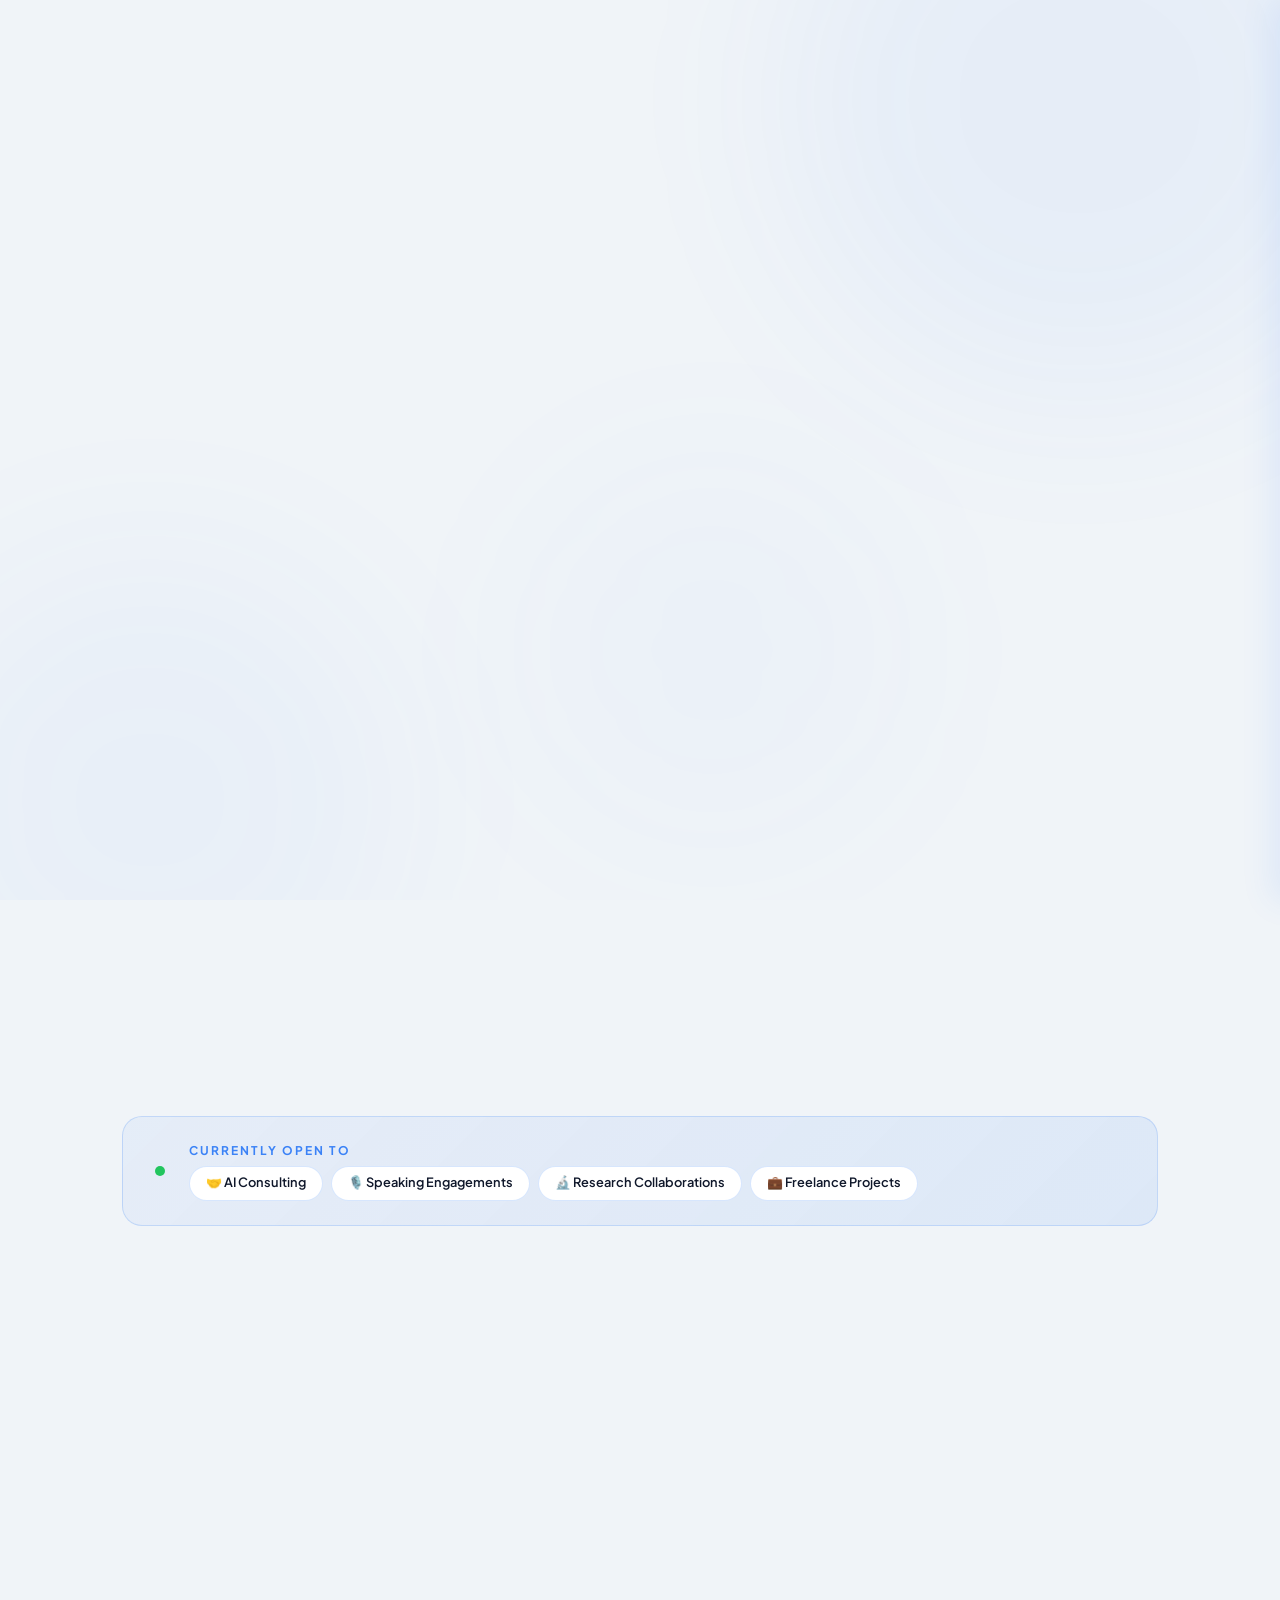
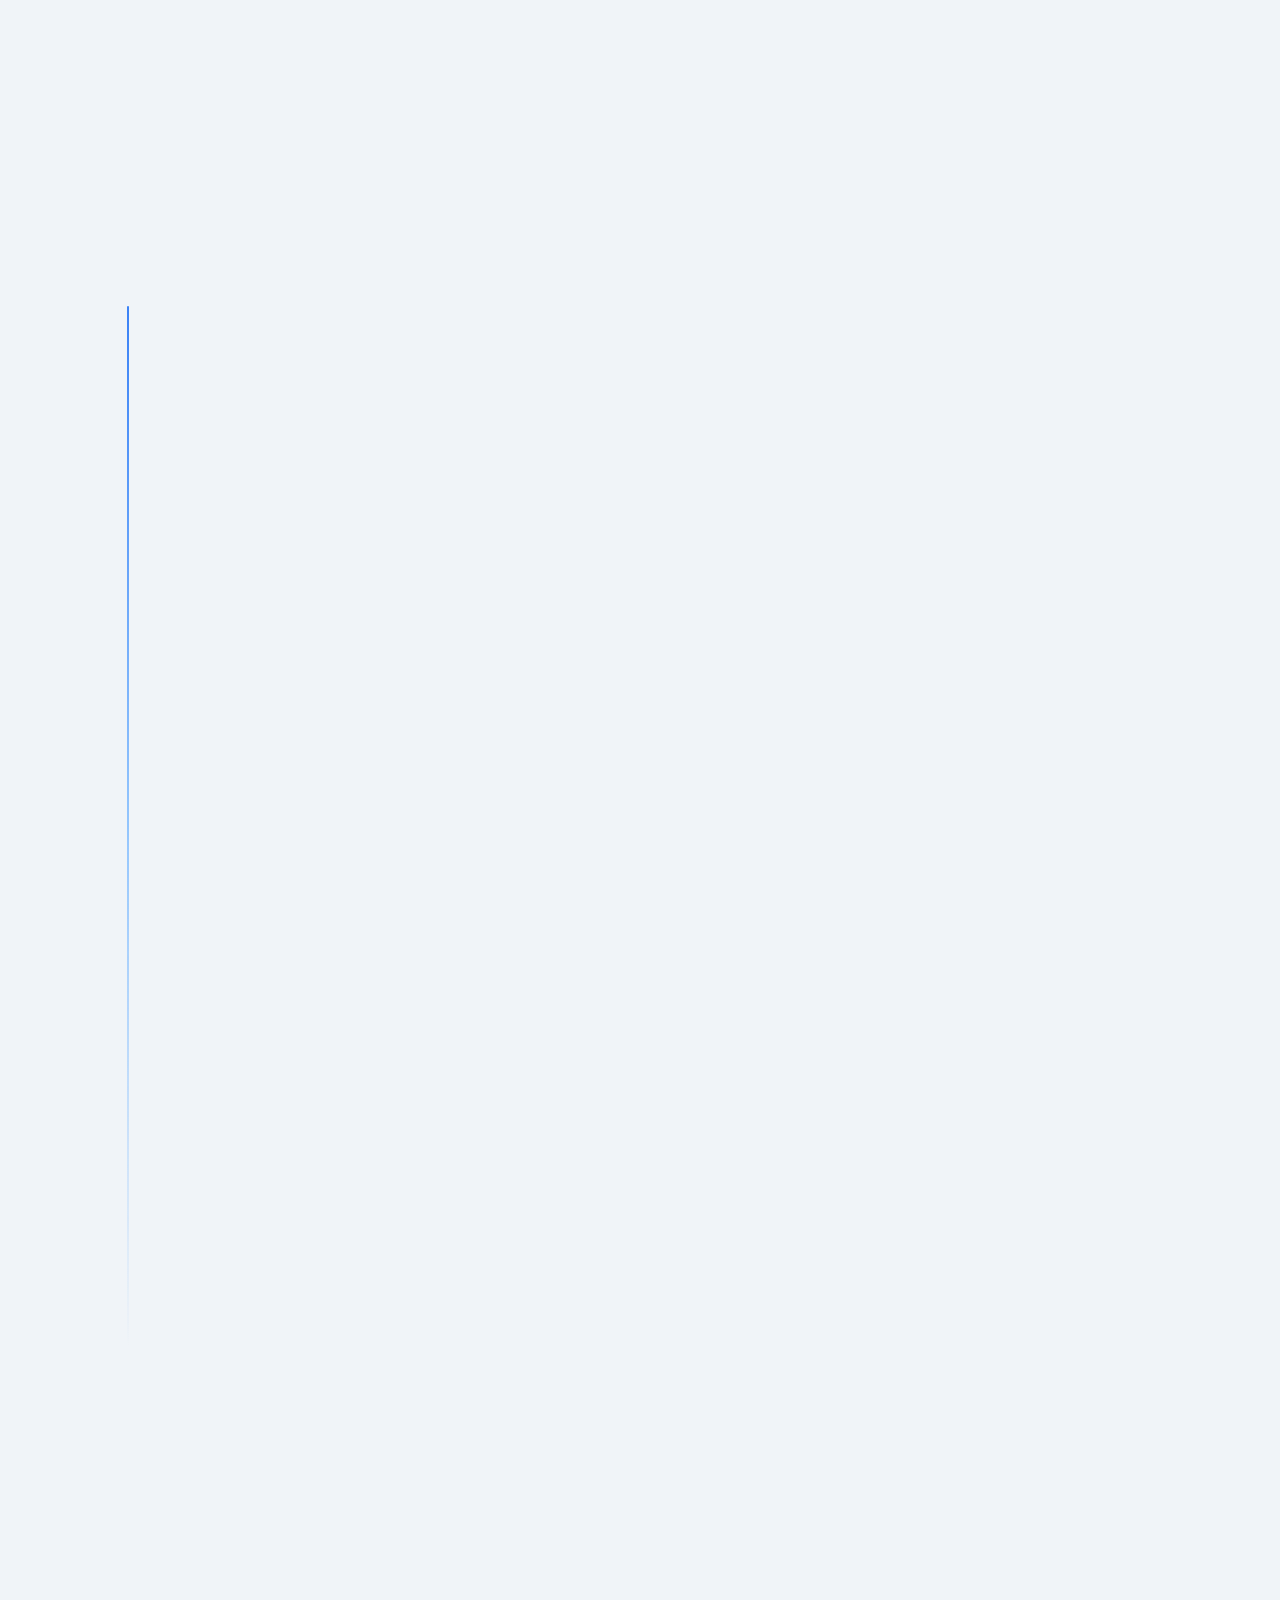
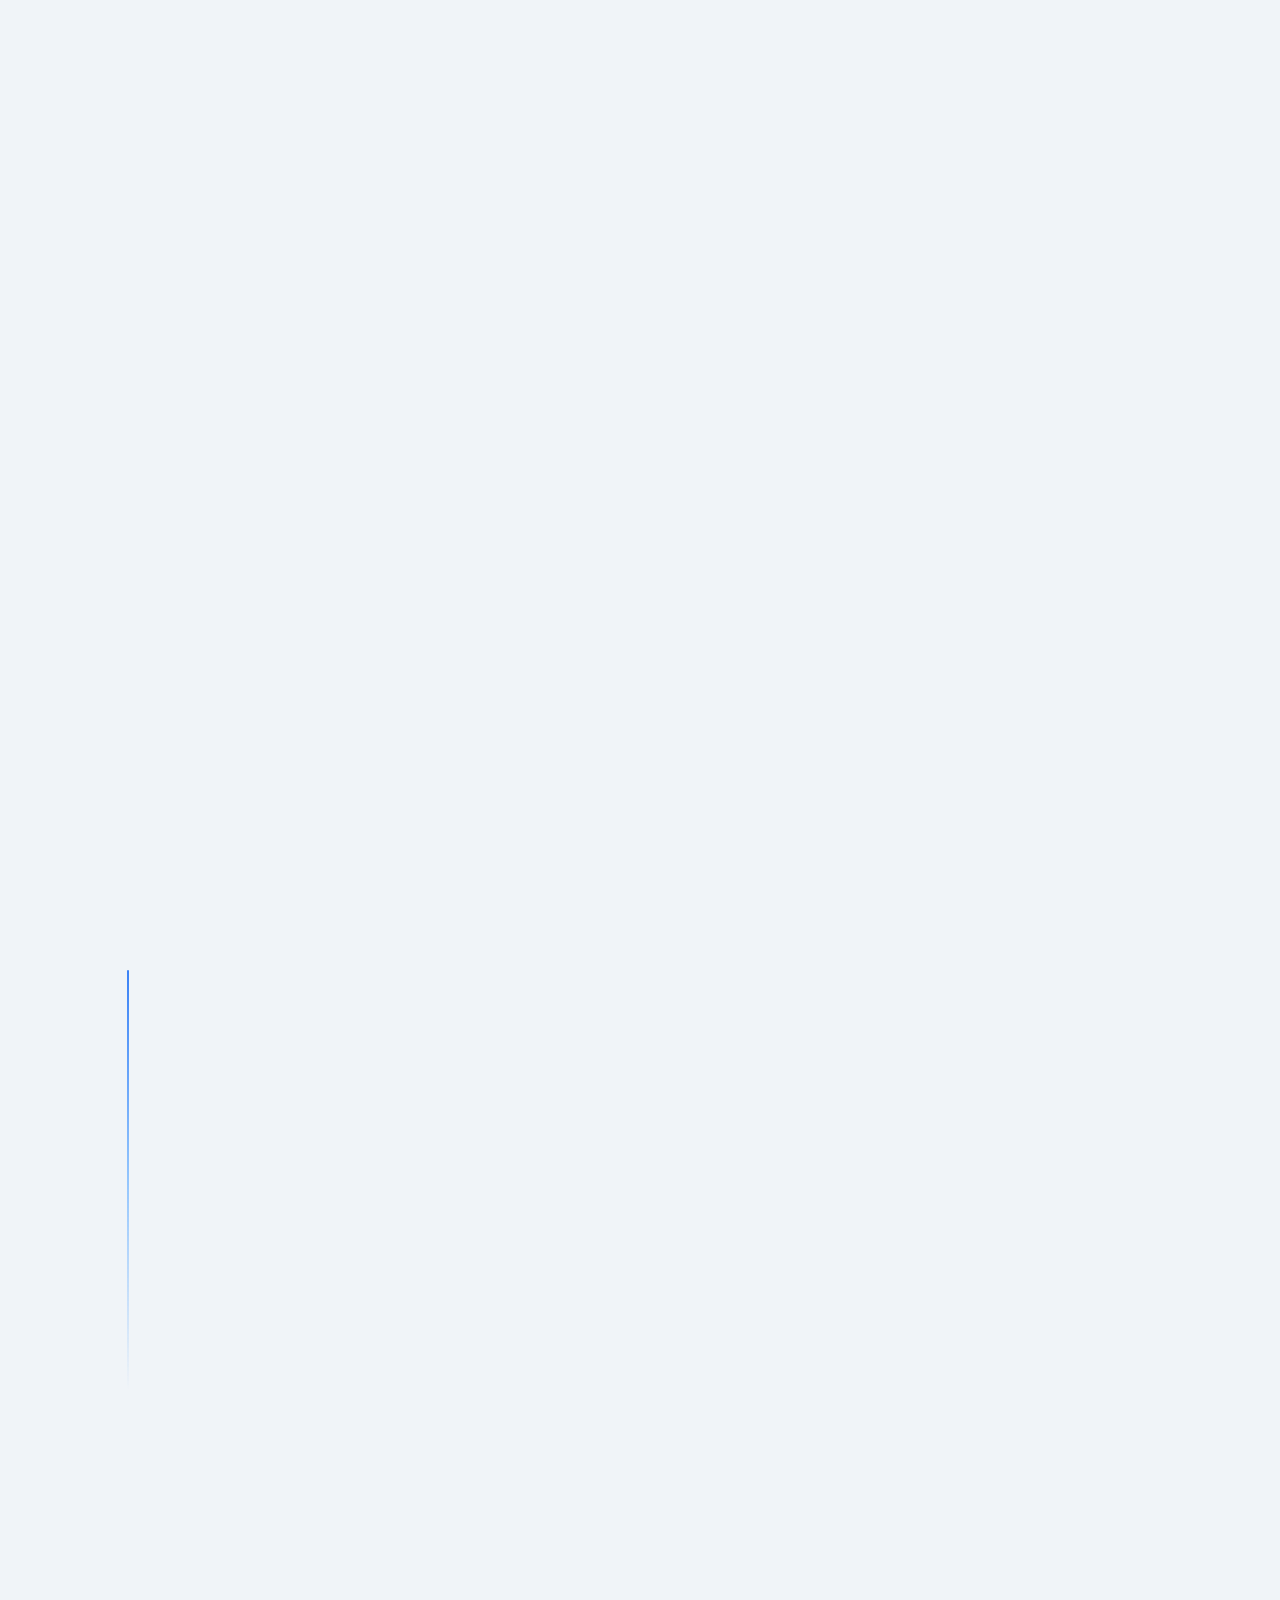
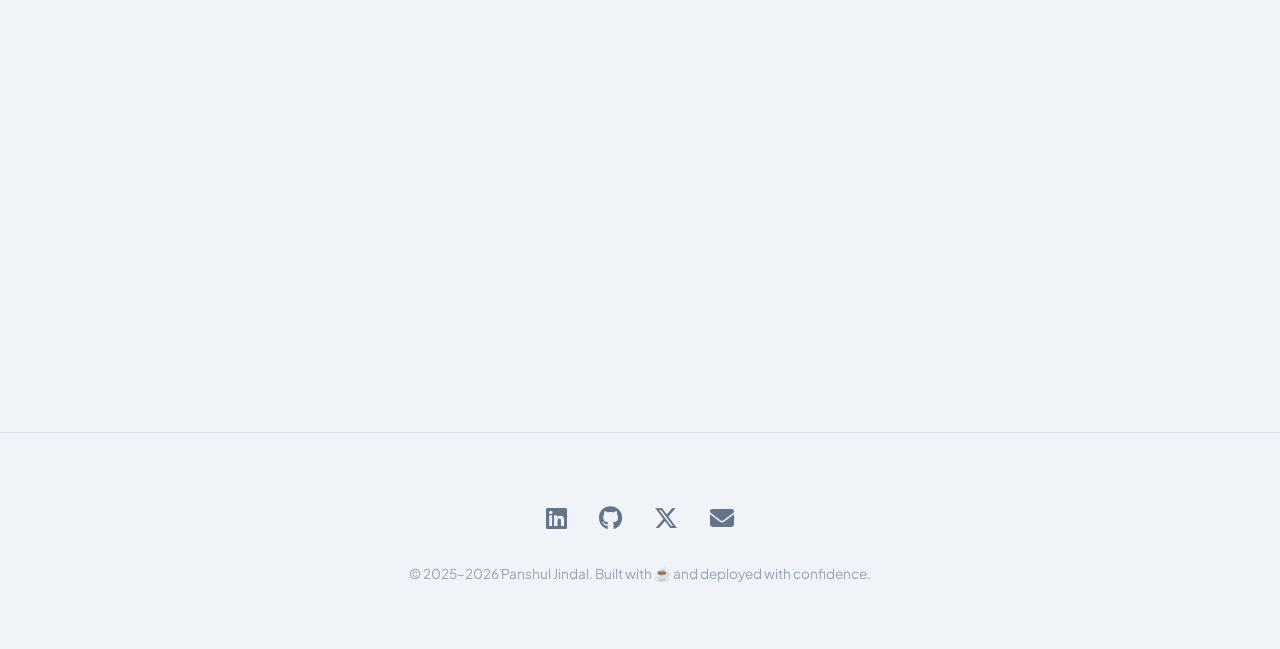
==== index.html @ fcb65ac0 "feat: mention OpenClaw ownership in about section" ====
<!DOCTYPE html>
<html lang="en">

<head>
  <meta charset="UTF-8" />
  <meta name="viewport" content="width=device-width, initial-scale=1.0" />
  <meta name="robots" content="index, follow" />
  <link rel="canonical" href="https://panshuljindal.com" />
  <title>Panshul Jindal | AI/ML Engineer – LLMs, RAG, Multi-Agent Systems</title>
  <meta name="description" content="Panshul Jindal – Software Engineer at Microsoft. Building scalable AI systems, LLMs, RAG pipelines, and multi-agent architectures. MS in Computer Science from UIUC." />
  <meta name="keywords" content="Panshul Jindal, AI Engineer, ML Engineer, LLM, RAG, Multi-Agent Systems, OpenAI, UIUC, Microsoft, Machine Learning, Deep Learning, NLP, Computer Vision, FastAPI, Python" />
  <meta name="author" content="Panshul Jindal" />
  <meta name="theme-color" content="#3b82f6" />
  <!-- Google Search Console verification: replace content with your actual verification code -->
  <!-- <meta name="google-site-verification" content="YOUR_VERIFICATION_CODE" /> -->
  
  <!-- Open Graph -->
  <meta property="og:title" content="Panshul Jindal | AI/ML Engineer" />
  <meta property="og:description" content="AI/ML Engineer building scalable AI systems, LLMs, RAG pipelines, and multi-agent architectures. MS in CS from UIUC." />
  <meta property="og:type" content="website" />
  <meta property="og:url" content="https://panshuljindal.com" />
  <meta property="og:site_name" content="Panshul Jindal Portfolio" />
  <meta property="og:locale" content="en_US" />
  <meta property="og:image" content="https://panshuljindal.com/images/Panshul.png" />
  <meta property="og:image:alt" content="Panshul Jindal – AI/ML Engineer" />
  
  <!-- Twitter Card -->
  <meta name="twitter:card" content="summary_large_image" />
  <meta name="twitter:site" content="@JindalPanshul" />
  <meta name="twitter:creator" content="@JindalPanshul" />
  <meta name="twitter:title" content="Panshul Jindal | AI/ML Engineer" />
  <meta name="twitter:description" content="Building scalable AI systems, LLMs, RAG pipelines & multi-agent architectures. MS in CS from UIUC." />
  <meta name="twitter:image" content="https://panshuljindal.com/images/Panshul.png" />
  
  <!-- Structured Data -->
  <script type="application/ld+json">
  {
    "@context": "https://schema.org",
    "@type": "Person",
    "name": "Panshul Jindal",
    "url": "https://panshuljindal.com",
    "image": "https://panshuljindal.com/images/Panshul.png",
    "jobTitle": "AI/ML Engineer",
    "worksFor": { "@type": "Organization", "name": "Microsoft" },
    "alumniOf": { "@type": "CollegeOrUniversity", "name": "University of Illinois Urbana-Champaign" },
    "sameAs": [
      "https://linkedin.com/in/panshul-jindal-392746199",
      "https://github.com/panshuljindal",
      "https://twitter.com/JindalPanshul"
    ],
    "knowsAbout": ["Artificial Intelligence", "Machine Learning", "Large Language Models", "RAG", "Multi-Agent Systems", "Python", "FastAPI"]
  }
  </script>

  <!-- FAQ Schema -->
  <script type="application/ld+json">
  {
    "@context": "https://schema.org",
    "@type": "FAQPage",
    "mainEntity": [
      {
        "@type": "Question",
        "name": "What does an AI/ML Engineer do?",
        "acceptedAnswer": {
          "@type": "Answer",
          "text": "An AI/ML Engineer designs, builds, and deploys machine learning systems. This includes training models, building RAG pipelines, fine-tuning LLMs, and deploying scalable AI infrastructure to production."
        }
      },
      {
        "@type": "Question",
        "name": "What is RAG (Retrieval-Augmented Generation)?",
        "acceptedAnswer": {
          "@type": "Answer",
          "text": "RAG is a technique that enhances LLM outputs by retrieving relevant documents from a vector database and injecting them into the prompt context, enabling more accurate and grounded responses."
        }
      },
      {
        "@type": "Question",
        "name": "What is a multi-agent AI system?",
        "acceptedAnswer": {
          "@type": "Answer",
          "text": "A multi-agent AI system consists of multiple autonomous AI agents that collaborate, delegate tasks, and communicate to solve complex problems that a single model cannot handle alone."
        }
      }
    ]
  }
  </script>
  
  <!-- Preconnect for faster loading -->
  <link rel="preconnect" href="https://fonts.googleapis.com" />
  <link rel="preconnect" href="https://fonts.gstatic.com" crossorigin />
  <link rel="preconnect" href="https://cdnjs.cloudflare.com" />
  
  <link href="https://fonts.googleapis.com/css2?family=Plus+Jakarta+Sans:wght@400;500;600;700;800&family=Inter:wght@400;500;600&display=swap" rel="stylesheet" />
  <link rel="stylesheet" href="https://cdnjs.cloudflare.com/ajax/libs/font-awesome/6.4.0/css/all.min.css">
  
  <!-- GSAP -->
  <script src="https://cdnjs.cloudflare.com/ajax/libs/gsap/3.12.2/gsap.min.js"></script>
  <script src="https://cdnjs.cloudflare.com/ajax/libs/gsap/3.12.2/ScrollTrigger.min.js"></script>
  <script src="https://cdnjs.cloudflare.com/ajax/libs/gsap/3.12.2/ScrollToPlugin.min.js"></script>
  
  <style>
    :root {
      --accent: #3b82f6;
      --accent-dark: #2563eb;
      --accent-light: #93c5fd;
      --accent-bg: rgba(59, 130, 246, 0.06);
      --bg: #f0f4f8;
      --bg-surface: #ffffff;
      --text-primary: #0f172a;
      --text-secondary: #64748b;
      --text-muted: #94a3b8;
      --border: rgba(148, 163, 184, 0.2);
      --shadow-sm: 0 1px 3px rgba(59, 130, 246, 0.06);
      --shadow-md: 0 4px 20px rgba(59, 130, 246, 0.1);
      --shadow-lg: 0 12px 40px rgba(59, 130, 246, 0.12);
      --radius: 20px;
      --radius-sm: 12px;
    }
    * { margin: 0; padding: 0; box-sizing: border-box; }
    html { scroll-behavior: smooth; }
    body {
      font-family: 'Plus Jakarta Sans', 'Inter', -apple-system, BlinkMacSystemFont, sans-serif;
      background: var(--bg);
      color: var(--text-primary);
      line-height: 1.7;
      overflow-x: hidden;
      -webkit-font-smoothing: antialiased;
    }

    /* Background blobs */
    .bg-blobs { position: fixed; top: 0; left: 0; width: 100%; height: 100%; z-index: -1; overflow: hidden; pointer-events: none; }
    .blob { position: absolute; border-radius: 50%; filter: blur(90px); opacity: 0.5; animation: blobFloat 25s ease-in-out infinite; }
    .blob-1 { width: 600px; height: 600px; background: rgba(59,130,246,0.1); top: -200px; right: -100px; }
    .blob-2 { width: 500px; height: 500px; background: rgba(59,130,246,0.08); bottom: -150px; left: -100px; animation-delay: -8s; }
    .blob-3 { width: 400px; height: 400px; background: rgba(59,130,246,0.05); top: 50%; left: 40%; animation-delay: -16s; }
    @keyframes blobFloat {
      0%, 100% { transform: translate(0,0) scale(1); }
      25% { transform: translate(30px,-50px) scale(1.1); }
      50% { transform: translate(-20px,20px) scale(0.95); }
      75% { transform: translate(40px,30px) scale(1.05); }
    }

    /* Header */
    header {
      background: rgba(240,244,248,0.85);
      backdrop-filter: blur(20px);
      -webkit-backdrop-filter: blur(20px);
      padding: 1rem 4rem;
      display: flex;
      justify-content: space-between;
      align-items: center;
      position: fixed;
      top: 0; left: 0; right: 0;
      z-index: 999;
      border-bottom: 1px solid var(--border);
      transform: translateY(-100%);
    }
    .logo { font-size: 1.4rem; font-weight: 800; color: var(--accent); letter-spacing: -0.5px; }
    header nav { display: flex; gap: 2.5rem; }
    header nav a { color: var(--text-secondary); text-decoration: none; font-weight: 500; font-size: 0.9rem; transition: color 0.3s ease; position: relative; }
    header nav a::after { content: ''; position: absolute; bottom: -4px; left: 0; width: 0; height: 2px; background: var(--accent); transition: width 0.3s ease; border-radius: 1px; }
    header nav a:hover { color: var(--text-primary); }
    header nav a:hover::after { width: 100%; }
    .mobile-menu-btn { display: none; background: none; border: none; font-size: 1.3rem; color: var(--text-primary); cursor: pointer; padding: 0.5rem; }

    /* Mobile nav */
    .mobile-nav-overlay { position: fixed; top: 0; left: 0; width: 100%; height: 100%; background: rgba(0,0,0,0.2); z-index: 1000; opacity: 0; pointer-events: none; transition: opacity 0.3s ease; }
    .mobile-nav-overlay.active { opacity: 1; pointer-events: all; }
    .mobile-nav { position: fixed; top: 0; right: 0; width: 280px; height: 100vh; background: var(--bg-surface); z-index: 1001; padding: 5rem 2rem 2rem; box-shadow: -8px 0 30px rgba(59,130,246,0.1); transform: translateX(100%); transition: transform 0.3s ease; }
    .mobile-nav.active { transform: translateX(0); }
    .mobile-nav a { display: block; padding: 1rem 0; font-size: 1.1rem; font-weight: 600; color: var(--text-primary); text-decoration: none; border-bottom: 1px solid var(--border); transition: color 0.2s ease; }
    .mobile-nav a:hover { color: var(--accent); }
    .mobile-nav-close { position: absolute; top: 1.5rem; right: 1.5rem; background: none; border: none; font-size: 1.3rem; color: var(--text-secondary); cursor: pointer; }

    /* Hero - Split layout */
    .hero { min-height: 100vh; display: flex; align-items: center; padding: 8rem 2rem; max-width: 1200px; margin: 0 auto; gap: 4rem; }
    .hero-left { flex: 1.2; }
    .hero-right { flex: 0.8; display: flex; justify-content: center; }

    .hero-badge {
      display: inline-flex; align-items: center; gap: 0.5rem;
      background: var(--accent-bg); border: 1px solid rgba(59,130,246,0.15);
      padding: 0.5rem 1.25rem; border-radius: 999px;
      font-size: 0.85rem; color: var(--accent); font-weight: 600;
      margin-bottom: 1.5rem; opacity: 0;
    }
    .status-dot { width: 8px; height: 8px; background: #22c55e; border-radius: 50%; animation: pulse 2s infinite; }
    @keyframes pulse { 0%, 100% { opacity: 1; } 50% { opacity: 0.4; } }

    .hero h1 { font-size: 4.5rem; font-weight: 800; letter-spacing: -3px; line-height: 1.05; margin-bottom: 1rem; color: var(--text-primary); opacity: 0; }
    .hero .tagline { font-size: 1.1rem; color: var(--text-secondary); max-width: 480px; margin-bottom: 2rem; line-height: 1.8; opacity: 0; }
    .hero-buttons { display: flex; gap: 1rem; flex-wrap: wrap; margin-bottom: 2rem; opacity: 0; }
    .hero-social { display: flex; gap: 1.25rem; opacity: 0; }
    .hero-social a { color: var(--text-muted); font-size: 1.25rem; transition: all 0.3s ease; text-decoration: none; }
    .hero-social a:hover { color: var(--accent); transform: translateY(-2px); }

    /* Hero card */
    .hero-card { background: var(--bg-surface); border-radius: 24px; padding: 2rem; box-shadow: var(--shadow-lg); border: 1px solid var(--border); text-align: center; width: 100%; max-width: 320px; opacity: 0; }
    .hero-card img { width: 110px; height: 110px; border-radius: 50%; border: 3px solid var(--accent-light); margin-bottom: 1rem; object-fit: cover; }
    .hero-card-name { font-size: 1.05rem; font-weight: 700; margin-bottom: 0.15rem; }
    .hero-card-role { font-size: 0.8rem; color: var(--accent); font-weight: 600; margin-bottom: 1.25rem; }
    .hero-stats { display: grid; grid-template-columns: 1fr 1fr; gap: 0.6rem; }
    .hero-stat { background: var(--bg); padding: 0.6rem; border-radius: var(--radius-sm); }
    .hero-stat .number { font-size: 1.3rem; font-weight: 800; color: var(--accent); letter-spacing: -0.5px; }
    .hero-stat .label { font-size: 0.65rem; color: var(--text-muted); font-weight: 500; }

    /* Buttons */
    .btn { display: inline-flex; align-items: center; gap: 0.5rem; padding: 0.85rem 2rem; border-radius: var(--radius-sm); font-weight: 600; text-decoration: none; transition: all 0.3s ease; cursor: pointer; font-size: 0.95rem; }
    .btn-primary { background: var(--accent); color: white; border: none; box-shadow: 0 4px 14px rgba(59,130,246,0.25); }
    .btn-primary:hover { background: var(--accent-dark); transform: translateY(-2px); box-shadow: 0 8px 25px rgba(59,130,246,0.35); }
    .btn-outline { background: transparent; border: 1.5px solid var(--border); color: var(--text-primary); }
    .btn-outline:hover { border-color: var(--accent); color: var(--accent); transform: translateY(-2px); }

    /* Sections */
    section:not(.hero) { max-width: 1100px; margin: 0 auto; padding: 5rem 2rem; }
    .section-header { margin-bottom: 3rem; opacity: 0; }
    .section-label { display: block; font-size: 0.75rem; font-weight: 700; color: var(--accent); text-transform: uppercase; letter-spacing: 3px; margin-bottom: 0.5rem; }
    .section-header h2 { font-size: 2.2rem; font-weight: 800; letter-spacing: -1px; }
    .section-header p { color: var(--text-secondary); font-size: 1.05rem; margin-top: 0.5rem; max-width: 600px; }

    /* About */
    .about-text { max-width: 700px; }
    .about-text p { font-size: 1.05rem; color: var(--text-secondary); margin-bottom: 1.5rem; line-height: 1.8; opacity: 0; }

    /* Timeline */
    .timeline { position: relative; padding-left: 2.5rem; }
    .timeline::before { content: ''; position: absolute; left: 5px; top: 8px; bottom: 8px; width: 2px; background: linear-gradient(to bottom, var(--accent), var(--accent-light), transparent); border-radius: 1px; }
    .timeline-item { position: relative; margin-bottom: 1.5rem; opacity: 0; }
    .timeline-marker { position: absolute; left: -2.5rem; top: 1.75rem; width: 12px; height: 12px; border-radius: 50%; background: var(--accent); border: 3px solid var(--bg); box-shadow: 0 0 0 2px var(--accent); }
    .timeline-content { background: var(--bg-surface); padding: 1.75rem; border-radius: var(--radius); border: 1px solid var(--border); box-shadow: var(--shadow-sm); transition: all 0.3s ease; }
    .timeline-content:hover { box-shadow: var(--shadow-md); transform: translateX(4px); }
    .timeline-content h3 { font-size: 1.15rem; font-weight: 700; margin-bottom: 0.3rem; }
    .timeline-content .meta { color: var(--accent); font-size: 0.85rem; font-weight: 600; margin-bottom: 0.75rem; display: flex; align-items: center; gap: 0.5rem; }
    .timeline-content .meta img { border-radius: 4px; }
    .timeline-date { font-size: 0.8rem; color: var(--text-muted); font-weight: 500; float: right; }
    .timeline-content ul { color: var(--text-secondary); padding-left: 1.2rem; margin-bottom: 0.75rem; font-size: 0.9rem; }
    .timeline-content li { margin-bottom: 0.3rem; }

    /* Tags */
    .tags { display: flex; flex-wrap: wrap; gap: 0.4rem; }
    .tag { background: var(--accent-bg); color: var(--accent); padding: 0.25rem 0.75rem; border-radius: 8px; font-size: 0.75rem; font-weight: 600; transition: all 0.2s ease; }
    .tag:hover { background: rgba(59,130,246,0.12); }

    /* Projects */
    .projects-grid { display: grid; grid-template-columns: repeat(3, 1fr); gap: 1.5rem; }
    .project-card {
      background: var(--bg-surface); border-radius: var(--radius); padding: 2rem;
      border: 1px solid var(--border); box-shadow: var(--shadow-sm);
      transition: all 0.35s ease; position: relative; overflow: hidden; opacity: 0;
      display: flex; flex-direction: column;
    }
    .project-card:hover { transform: translateY(-4px); box-shadow: var(--shadow-lg); border-color: var(--accent-light); }
    .project-featured { grid-column: 1 / -1; display: grid; grid-template-columns: 1.5fr 1fr; gap: 2rem; align-items: center; }
    .project-number { font-size: 3.5rem; font-weight: 800; color: rgba(59,130,246,0.08); line-height: 1; margin-bottom: 0.25rem; }
    .project-card .icon { font-size: 1.75rem; margin-bottom: 0.5rem; }
    .project-card h3 { font-size: 1.1rem; font-weight: 700; margin-bottom: 0.5rem; }
    .project-card p { color: var(--text-secondary); font-size: 0.88rem; line-height: 1.7; margin-bottom: 1rem; flex-grow: 1; }
    .project-link { display: inline-flex; align-items: center; gap: 0.4rem; color: var(--accent); font-weight: 600; font-size: 0.85rem; text-decoration: none; transition: gap 0.2s ease; }
    .project-link:hover { gap: 0.7rem; }

    /* Skills */
    .skills-grid { display: grid; grid-template-columns: repeat(3, 1fr); gap: 1.25rem; }
    .skill-card { background: var(--bg-surface); padding: 1.75rem; border-radius: var(--radius); border: 1px solid var(--border); box-shadow: var(--shadow-sm); transition: all 0.3s ease; opacity: 0; }
    .skill-card:hover { box-shadow: var(--shadow-md); transform: translateY(-2px); }
    .skill-card h4 { color: var(--text-primary); margin-bottom: 1.25rem; font-size: 0.8rem; text-transform: uppercase; letter-spacing: 1.5px; font-weight: 700; display: flex; align-items: center; gap: 0.5rem; }
    .skill-card h4 i { color: var(--accent); }

    /* Contact */
    .contact-grid { display: grid; grid-template-columns: repeat(4, 1fr); gap: 1.25rem; }
    .contact-card { background: var(--bg-surface); padding: 2rem; border-radius: var(--radius); text-align: center; border: 1px solid var(--border); box-shadow: var(--shadow-sm); transition: all 0.3s ease; text-decoration: none; color: inherit; opacity: 0; }
    .contact-card:hover { box-shadow: var(--shadow-md); transform: translateY(-4px); border-color: var(--accent-light); }
    .contact-card i { font-size: 2rem; color: var(--accent); margin-bottom: 1rem; }
    .contact-card h4 { font-size: 1rem; font-weight: 700; margin-bottom: 0.25rem; }
    .contact-card p { color: var(--text-secondary); font-size: 0.85rem; }

    /* Open To Banner */
    .open-to-banner { background: linear-gradient(135deg, var(--accent-bg) 0%, rgba(59,130,246,0.1) 100%); border: 1px solid rgba(59,130,246,0.2); border-radius: var(--radius); padding: 1.5rem 2rem; margin-bottom: 2rem; display: flex; align-items: center; gap: 1.5rem; flex-wrap: wrap; }
    .open-to-banner .dot { width: 10px; height: 10px; background: #22c55e; border-radius: 50%; animation: pulse 2s infinite; flex-shrink: 0; }
    .open-to-banner .label { font-size: 0.75rem; font-weight: 700; color: var(--accent); text-transform: uppercase; letter-spacing: 2px; margin-bottom: 0.25rem; }
    .open-to-banner .pills { display: flex; flex-wrap: wrap; gap: 0.5rem; }
    .open-to-banner .pill { background: white; border: 1px solid rgba(59,130,246,0.2); color: var(--text-primary); padding: 0.35rem 1rem; border-radius: 999px; font-size: 0.8rem; font-weight: 600; }

    /* Achievements */
    .achievements-grid { display: grid; grid-template-columns: repeat(4, 1fr); gap: 1.25rem; }
    .achievement-card { background: var(--bg-surface); border-radius: var(--radius); padding: 1.75rem; border: 1px solid var(--border); box-shadow: var(--shadow-sm); text-align: center; transition: all 0.3s ease; opacity: 0; }
    .achievement-card:hover { box-shadow: var(--shadow-md); transform: translateY(-3px); }
    .achievement-card .achievement-icon { font-size: 2rem; margin-bottom: 0.75rem; }
    .achievement-card h4 { font-size: 0.95rem; font-weight: 700; margin-bottom: 0.35rem; }
    .achievement-card p { font-size: 0.8rem; color: var(--text-secondary); line-height: 1.5; }

    /* GitHub strip */
    .github-strip { background: var(--bg-surface); border-radius: var(--radius); padding: 1.5rem 2rem; border: 1px solid var(--border); margin-top: 2rem; display: flex; align-items: center; justify-content: space-between; flex-wrap: wrap; gap: 1rem; opacity: 0; }
    .github-strip .gh-stat { text-align: center; }
    .github-strip .gh-stat .num { font-size: 1.5rem; font-weight: 800; color: var(--accent); }
    .github-strip .gh-stat .lbl { font-size: 0.7rem; color: var(--text-muted); font-weight: 500; }
    .github-strip img { border-radius: var(--radius-sm); }

    /* Blog */
    .blog-grid { display: grid; grid-template-columns: repeat(3, 1fr); gap: 1.5rem; }
    .blog-card { background: var(--bg-surface); border-radius: var(--radius); padding: 2rem; border: 1px solid var(--border); box-shadow: var(--shadow-sm); transition: all 0.35s ease; text-decoration: none; color: inherit; opacity: 0; display: flex; flex-direction: column; }
    .blog-card:hover { transform: translateY(-4px); box-shadow: var(--shadow-lg); border-color: var(--accent-light); }
    .blog-tag { font-size: 0.7rem; font-weight: 700; text-transform: uppercase; letter-spacing: 1.5px; color: var(--accent); margin-bottom: 0.75rem; }
    .blog-card h3 { font-size: 1rem; font-weight: 700; margin-bottom: 0.75rem; line-height: 1.4; }
    .blog-card p { color: var(--text-secondary); font-size: 0.85rem; line-height: 1.7; flex-grow: 1; margin-bottom: 1rem; }
    .blog-meta { font-size: 0.75rem; color: var(--text-muted); display: flex; align-items: center; gap: 0.5rem; }
    .blog-meta i { font-size: 0.7rem; }

    /* Footer */
    footer { text-align: center; padding: 4rem 1rem; color: var(--text-muted); font-size: 0.85rem; border-top: 1px solid var(--border); }
    footer .social-links { display: flex; justify-content: center; gap: 2rem; margin-bottom: 1.5rem; }
    footer .social-links a { color: var(--text-secondary); font-size: 1.5rem; transition: all 0.3s ease; }
    footer .social-links a:hover { color: var(--accent); transform: translateY(-3px); }

    /* Responsive */
    @media (max-width: 1024px) {
      header { padding: 1rem 2rem; }
      .hero { flex-direction: column; text-align: center; gap: 2.5rem; padding-top: 7rem; }
      .hero-left { display: flex; flex-direction: column; align-items: center; }
      .hero .tagline { margin-left: auto; margin-right: auto; }
      .hero-social { justify-content: center; }
      .hero-buttons { justify-content: center; }
      .project-featured { grid-template-columns: 1fr; }
      .projects-grid { grid-template-columns: repeat(2, 1fr); }
      .skills-grid { grid-template-columns: repeat(2, 1fr); }
      .contact-grid { grid-template-columns: repeat(2, 1fr); }
      .blog-grid { grid-template-columns: repeat(2, 1fr); }
      .achievements-grid { grid-template-columns: repeat(2, 1fr); }
    }
    @media (max-width: 768px) {
      header { padding: 1rem 1.5rem; }
      header nav { display: none; }
      .mobile-menu-btn { display: flex; }
      .hero { padding-top: 6rem; }
      .hero h1 { font-size: 3rem; letter-spacing: -1.5px; }
      .hero .tagline { font-size: 1rem; }
      section:not(.hero) { padding: 3.5rem 1.5rem; }
      .section-header h2 { font-size: 1.75rem; }
      .projects-grid { grid-template-columns: 1fr; }
      .skills-grid { grid-template-columns: 1fr; }
      .contact-grid { grid-template-columns: 1fr; }
      .blog-grid { grid-template-columns: 1fr; }
      .achievements-grid { grid-template-columns: repeat(2, 1fr); }
      .hero-card { max-width: 280px; }
      .timeline { padding-left: 2rem; }
      .timeline-marker { left: -2rem; }
      .timeline-date { float: none; display: block; margin-bottom: 0.5rem; }
    }
  </style>
</head>

<body>
  <div class="bg-blobs">
    <div class="blob blob-1"></div>
    <div class="blob blob-2"></div>
    <div class="blob blob-3"></div>
  </div>

  <div class="mobile-nav-overlay" id="mobileOverlay"></div>
  <div class="mobile-nav" id="mobileNav">
    <button class="mobile-nav-close" id="mobileClose"><i class="fas fa-times"></i></button>
    <a href="#about">About</a>
    <a href="#experience">Experience</a>
    <a href="#projects">Projects</a>
    <a href="#skills">Skills</a>
    <a href="articles.html">Articles</a>
    <a href="#contact">Contact</a>
  </div>

  <header>
    <div class="logo">PJ</div>
    <nav>
      <a href="#about">About</a>
      <a href="#experience">Experience</a>
      <a href="#projects">Projects</a>
      <a href="#skills">Skills</a>
      <a href="articles.html">Articles</a>
      <a href="#contact">Contact</a>
    </nav>
    <button class="mobile-menu-btn" id="mobileMenuBtn"><i class="fas fa-bars"></i></button>
  </header>

  <section class="hero">
    <div class="hero-left">
      <div class="hero-badge">
        <span class="status-dot"></span> Software Engineer at Microsoft
      </div>
      <h1>Panshul<br>Jindal.</h1>
      <p class="tagline">Building scalable AI systems, LLMs, RAG pipelines &amp; multi-agent architectures. MS in Computer Science from UIUC.</p>
      <div class="hero-buttons">
        <a href="Resume.pdf" target="_blank" rel="noopener noreferrer" class="btn btn-primary">
          <i class="fas fa-download"></i> Resume
        </a>
        <a href="#contact" class="btn btn-outline">
          <i class="fas fa-envelope"></i> Get in Touch
        </a>
      </div>
      <div class="hero-social">
        <a href="https://linkedin.com/in/panshul-jindal-392746199" target="_blank" rel="noopener noreferrer" aria-label="LinkedIn"><i class="fab fa-linkedin"></i></a>
        <a href="https://github.com/panshuljindal" target="_blank" rel="noopener noreferrer" aria-label="GitHub"><i class="fab fa-github"></i></a>
        <a href="https://x.com/JindalPanshul" target="_blank" rel="noopener noreferrer" aria-label="X (Twitter)"><i class="fab fa-x-twitter"></i></a>
        <a href="mailto:panshuljindal@gmail.com" aria-label="Email"><i class="fas fa-envelope"></i></a>
      </div>
    </div>
    <div class="hero-right">
      <div class="hero-card">
        <img src="images/Panshul.png" alt="Panshul Jindal - AI/ML Engineer at Microsoft" loading="lazy">
        <div class="hero-card-name">Panshul Jindal</div>
        <div class="hero-card-role">AI/ML Engineer</div>
        <div class="hero-stats">
          <div class="hero-stat"><div class="number">10M+</div><div class="label">Users Served</div></div>
          <div class="hero-stat"><div class="number">40%</div><div class="label">Cost Reduced</div></div>
          <div class="hero-stat"><div class="number">98.9%</div><div class="label">Recognition Acc.</div></div>
          <div class="hero-stat"><div class="number">4.0</div><div class="label">GPA at UIUC</div></div>
        </div>
      </div>
    </div>
  </section>

  <section id="about">
    <div class="section-header">
      <span class="section-label">01 &mdash; About</span>
      <h2>About Me</h2>
    </div>
    <div class="open-to-banner">
      <span class="dot"></span>
      <div>
        <div class="label">Currently Open To</div>
        <div class="pills">
          <span class="pill">🤝 AI Consulting</span>
          <span class="pill">🎙️ Speaking Engagements</span>
          <span class="pill">🔬 Research Collaborations</span>
          <span class="pill">💼 Freelance Projects</span>
        </div>
      </div>
    </div>
    <div class="about-text">
      <p>I'm an AI/ML Engineer building scalable AI systems and deploying LLMs to production. Proven track record in multi-agent architectures, retrieval-augmented generation (RAG), and LLM fine-tuning. MS in Computer Science from UIUC with a perfect 4.0 GPA.</p>
      <p>Previously, I built AI-powered photo delivery infrastructure at Kwikpic serving 10M+ users, and led research projects at UIUC involving NLP-to-SQL systems and computer vision for structural diagnostics.</p>
      <p>Outside of work, I love travelling and learning something new every day — whether it's a new technology, a new place, or a new perspective. I also build and run <a href="https://openclaw.ai" target="_blank" rel="noopener noreferrer" style="color: var(--accent); text-decoration: none; font-weight: 600;">OpenClaw</a>, an open-source AI agent platform.</p>
    </div>
  </section>

  <section id="experience">
    <div class="section-header">
      <span class="section-label">02 &mdash; Experience</span>
      <h2>Where I've Worked</h2>
    </div>
    <div class="timeline">
      <div class="timeline-item">
        <div class="timeline-marker"></div>
        <div class="timeline-content">
          <span class="timeline-date">Oct 2025 &ndash; Present</span>
          <h3>Software Engineer</h3>
          <div class="meta">
            <img src="https://img.icons8.com/color/24/microsoft.png" alt="Microsoft"> Microsoft
          </div>
          <ul>
            <li>Building AI-powered developer tools and cloud infrastructure</li>
            <li>Working on scalable distributed systems serving millions of users</li>
          </ul>
          <div class="tags">
            <span class="tag">Azure</span>
            <span class="tag">Python</span>
            <span class="tag">Distributed Systems</span>
          </div>
        </div>
      </div>
      <div class="timeline-item">
        <div class="timeline-marker"></div>
        <div class="timeline-content">
          <span class="timeline-date">Jun 2025 &ndash; Present</span>
          <h3>Software Engineer</h3>
          <div class="meta">
            <img src="images/visiostack-logo.png" alt="Visiostack" style="width:24px;height:24px;border-radius:4px;"> Visiostack
          </div>
          <ul>
            <li>Built RAG pipeline with OpenAI embeddings and ChromaDB to convert NL queries into structured JSON</li>
            <li>Fine-tuned domain-specific AI Agent via SFT on synthetic data generated using OpenAI's batch API</li>
            <li>Applied chain-of-thought prompting and few-shot examples to improve query handling across use cases</li>
          </ul>
          <div class="tags">
            <span class="tag">OpenAI</span>
            <span class="tag">RAG</span>
            <span class="tag">Fine-tuning</span>
            <span class="tag">ChromaDB</span>
            <span class="tag">Python</span>
          </div>
        </div>
      </div>
      <div class="timeline-item">
        <div class="timeline-marker"></div>
        <div class="timeline-content">
          <span class="timeline-date">Jun 2024 &ndash; May 2025</span>
          <h3>Research Assistant</h3>
          <div class="meta">
            <img src="images/uiuc-logo.png" alt="UIUC" style="width:24px;height:24px;border-radius:4px;"> RailTEC, UIUC
          </div>
          <ul>
            <li>Developed LLM-powered query interface converting natural language to SQL for railway diagnostics</li>
            <li>Designed monitoring framework combining PySpark pipelines with LLM-based anomaly analysis</li>
            <li>Implemented modular backend microservices on Azure for real-time infrastructure health monitoring</li>
          </ul>
          <div class="tags">
            <span class="tag">LLM</span>
            <span class="tag">NL2SQL</span>
            <span class="tag">PySpark</span>
            <span class="tag">Azure</span>
            <span class="tag">Python</span>
          </div>
        </div>
      </div>
      <div class="timeline-item">
        <div class="timeline-marker"></div>
        <div class="timeline-content">
          <span class="timeline-date">Jan 2023 &ndash; Dec 2023</span>
          <h3>Software Engineer</h3>
          <div class="meta">
            <img src="images/kwikpic-logo.png" alt="Kwikpic" style="width:24px;height:24px;border-radius:4px;"> Kwikpic AI Solutions
          </div>
          <ul>
            <li>Built LLM-driven personalization engine for multi-channel notifications, improving user retention</li>
            <li>Developed REST APIs serving 10M+ users with 98.9% facial recognition accuracy</li>
            <li>Achieved 40% AWS cost reduction via auto-scaling and serverless Lambda migration</li>
          </ul>
          <div class="tags">
            <span class="tag">LLM</span>
            <span class="tag">Node.js</span>
            <span class="tag">AWS</span>
            <span class="tag">MongoDB</span>
            <span class="tag">Computer Vision</span>
          </div>
        </div>
      </div>
    </div>
  </section>

  <section id="projects">
    <div class="section-header">
      <span class="section-label">03 &mdash; Projects</span>
      <h2>Featured Projects</h2>
      <p>A selection of projects showcasing my expertise in LLMs, multi-agent systems, and AI infrastructure.</p>
    </div>
    <div class="projects-grid">
      <div class="project-card project-featured">
        <div>
          <div class="project-number">01</div>
          <div class="icon">&#x1F916;</div>
          <h3>TaskPilot &ndash; Agentic Workflow Engine</h3>
          <p>Modular multi-agent system where autonomous AI agents plan, execute, and validate tasks. Redis-backed task queues with FastAPI and real-time memory store for scalable automation.</p>
          <div class="tags">
            <span class="tag">FastAPI</span>
            <span class="tag">OpenAI</span>
            <span class="tag">Redis</span>
            <span class="tag">Docker</span>
          </div>
        </div>
        <div style="display:flex;align-items:center;justify-content:center;">
          <div style="font-size:5rem;opacity:0.5;">&#x1F916;</div>
        </div>
      </div>
      <div class="project-card">
        <div class="project-number">02</div>
        <div class="icon">&#x1F9EA;</div>
        <h3>AutoTest &ndash; AI Code Coverage</h3>
        <p>Tool leveraging DeepSeekCoder to analyze codebases and synthesize unit tests. Raised coverage from 40% to 100% with auto-refinement loop.</p>
        <div class="tags">
          <span class="tag">DeepSeek</span>
          <span class="tag">CI/CD</span>
          <span class="tag">Pytest</span>
        </div>
      </div>
      <div class="project-card">
        <div class="project-number">03</div>
        <div class="icon">&#x1F4AC;</div>
        <h3>Eloquent AI</h3>
        <p>Full-stack RAG chatbot with Pinecone, WebSocket streaming, JWT auth.</p>
        <div class="tags" style="margin-bottom:1rem;">
          <span class="tag">FastAPI</span>
          <span class="tag">Pinecone</span>
          <span class="tag">OpenAI</span>
        </div>
        <a href="https://github.com/panshuljindal/eloquent-ai" target="_blank" rel="noopener noreferrer" class="project-link">View on GitHub <i class="fas fa-arrow-right"></i></a>
      </div>
      <div class="project-card">
        <div class="project-number">04</div>
        <div class="icon">&#x1F9E0;</div>
        <h3>StackAI</h3>
        <p>Vector DB REST API with semantic search, kNN similarity, Cohere embeddings.</p>
        <div class="tags" style="margin-bottom:1rem;">
          <span class="tag">FastAPI</span>
          <span class="tag">Cohere</span>
          <span class="tag">Docker</span>
        </div>
        <a href="https://github.com/panshuljindal/stackAI" target="_blank" rel="noopener noreferrer" class="project-link">View on GitHub <i class="fas fa-arrow-right"></i></a>
      </div>
    </div>
  </section>

  <section id="skills">
    <div class="section-header">
      <span class="section-label">04 &mdash; Skills</span>
      <h2>Tech Stack</h2>
    </div>
    <div class="skills-grid">
      <div class="skill-card">
        <h4><i class="fas fa-robot"></i> LLMs &amp; GenAI</h4>
        <div class="tags">
          <span class="tag">OpenAI API</span><span class="tag">Claude</span><span class="tag">LangChain</span><span class="tag">LangGraph</span><span class="tag">RAG</span><span class="tag">Fine-tuning</span><span class="tag">Multi-Agent</span>
        </div>
      </div>
      <div class="skill-card">
        <h4><i class="fas fa-code"></i> Languages</h4>
        <div class="tags">
          <span class="tag">Python</span><span class="tag">Golang</span><span class="tag">TypeScript</span><span class="tag">Java</span><span class="tag">C++</span><span class="tag">SQL</span>
        </div>
      </div>
      <div class="skill-card">
        <h4><i class="fas fa-brain"></i> ML &amp; Embeddings</h4>
        <div class="tags">
          <span class="tag">PyTorch</span><span class="tag">Transformers</span><span class="tag">Sentence Transformers</span><span class="tag">OpenCV</span><span class="tag">Scikit-learn</span>
        </div>
      </div>
      <div class="skill-card">
        <h4><i class="fas fa-database"></i> Vector &amp; Databases</h4>
        <div class="tags">
          <span class="tag">Pinecone</span><span class="tag">ChromaDB</span><span class="tag">FAISS</span><span class="tag">PostgreSQL</span><span class="tag">MongoDB</span><span class="tag">Redis</span>
        </div>
      </div>
      <div class="skill-card">
        <h4><i class="fas fa-server"></i> Backend</h4>
        <div class="tags">
          <span class="tag">FastAPI</span><span class="tag">Flask</span><span class="tag">Django</span><span class="tag">Node.js</span><span class="tag">gRPC</span><span class="tag">REST APIs</span>
        </div>
      </div>
      <div class="skill-card">
        <h4><i class="fas fa-cloud"></i> MLOps &amp; Cloud</h4>
        <div class="tags">
          <span class="tag">AWS Bedrock</span><span class="tag">SageMaker</span><span class="tag">Azure</span><span class="tag">Docker</span><span class="tag">MLflow</span><span class="tag">W&amp;B</span>
        </div>
      </div>
    </div>
  </section>

  </section>

  <section id="achievements">
    <div class="section-header">
      <span class="section-label">05 &mdash; Achievements</span>
      <h2>Highlights &amp; Awards</h2>
    </div>
    <div class="achievements-grid">
      <div class="achievement-card">
        <div class="achievement-icon">🏆</div>
        <h4>Perfect 4.0 GPA</h4>
        <p>Maintained a flawless academic record throughout MS Computer Science at UIUC — one of the world's top CS programs.</p>
      </div>
      <div class="achievement-card">
        <div class="achievement-icon">🚀</div>
        <h4>10M+ Users Impacted</h4>
        <p>Built and scaled AI infrastructure at Kwikpic serving over 10 million users with 98.9% facial recognition accuracy.</p>
      </div>
      <div class="achievement-card">
        <div class="achievement-icon">💰</div>
        <h4>40% Cost Reduction</h4>
        <p>Engineered serverless and auto-scaling solutions on AWS, cutting cloud costs by 40% while improving system reliability.</p>
      </div>
      <div class="achievement-card">
        <div class="achievement-icon">🎓</div>
        <h4>UIUC Research Publication</h4>
        <p>Conducted research at RailTEC lab applying LLMs to railway infrastructure monitoring and NL2SQL query interfaces.</p>
      </div>
    </div>
    <div class="github-strip">
      <div>
        <div style="font-size:0.8rem;font-weight:700;color:var(--text-secondary);margin-bottom:0.5rem;"><i class="fab fa-github"></i> &nbsp;GitHub Activity</div>
        <img src="https://ghchart.rshah.org/3b82f6/panshuljindal" alt="Panshul Jindal GitHub contribution chart" loading="lazy" style="max-width:100%;height:auto;" onerror="this.parentElement.style.display='none'">
      </div>
      <div style="display:flex;gap:2rem;flex-wrap:wrap;">
        <div class="gh-stat"><div class="num">20+</div><div class="lbl">Repositories</div></div>
        <div class="gh-stat"><div class="num">3+</div><div class="lbl">Years Coding</div></div>
        <div class="gh-stat"><div class="num">5+</div><div class="lbl">Open Source</div></div>
      </div>
    </div>
  </section>

  <section id="education">
    <div class="section-header">
      <span class="section-label">06 &mdash; Education</span>
      <h2>Academic Background</h2>
    </div>
    <div class="timeline">
      <div class="timeline-item">
        <div class="timeline-marker"></div>
        <div class="timeline-content">
          <span class="timeline-date">Aug 2023 &ndash; May 2025</span>
          <h3>Master of Science, Computer Science</h3>
          <div class="meta">
            <img src="images/uiuc-logo.png" alt="University of Illinois Urbana-Champaign logo" style="width:24px;height:24px;border-radius:4px;" loading="lazy"> University of Illinois Urbana-Champaign (UIUC)
          </div>
          <ul>
            <li>GPA: 4.0 / 4.0</li>
            <li>Focus: Machine Learning, NLP, Distributed Systems</li>
            <li>Research: NL2SQL systems and computer vision for structural diagnostics at RailTEC lab</li>
          </ul>
          <div class="tags">
            <span class="tag">Machine Learning</span>
            <span class="tag">NLP</span>
            <span class="tag">Distributed Systems</span>
            <span class="tag">4.0 GPA</span>
          </div>
        </div>
      </div>
      <div class="timeline-item">
        <div class="timeline-marker"></div>
        <div class="timeline-content">
          <span class="timeline-date">Aug 2019 &ndash; May 2023</span>
          <h3>Bachelor of Technology, Computer Science</h3>
          <div class="meta">
            <img src="images/vit-logo.svg" alt="VIT Vellore logo" style="width:24px;height:24px;border-radius:4px;" loading="lazy"> Vellore Institute of Technology (VIT), Vellore
          </div>
          <div class="tags">
            <span class="tag">Computer Science</span>
            <span class="tag">B.Tech</span>
          </div>
        </div>
      </div>
    </div>
  </section>

  <section id="contact">
    <div class="section-header">
      <span class="section-label">07 &mdash; Contact</span>
      <h2>Get In Touch</h2>
      <p>I'm always interested in hearing about new opportunities, collaborations, or just having a chat about technology.</p>
    </div>
    <div class="contact-grid">
      <a href="mailto:panshuljindal@gmail.com" class="contact-card">
        <i class="fas fa-envelope"></i>
        <h4>Email</h4>
        <p>panshuljindal@gmail.com</p>
      </a>
      <a href="https://linkedin.com/in/panshul-jindal-392746199" target="_blank" rel="noopener noreferrer" class="contact-card">
        <i class="fab fa-linkedin"></i>
        <h4>LinkedIn</h4>
        <p>panshul-jindal</p>
      </a>
      <a href="https://github.com/panshuljindal" target="_blank" rel="noopener noreferrer" class="contact-card">
        <i class="fab fa-github"></i>
        <h4>GitHub</h4>
        <p>panshuljindal</p>
      </a>
      <a href="https://x.com/JindalPanshul" target="_blank" rel="noopener noreferrer" class="contact-card">
        <i class="fab fa-x-twitter"></i>
        <h4>X (Twitter)</h4>
        <p>@JindalPanshul</p>
      </a>
    </div>
  </section>

  <footer>
    <div class="social-links">
      <a href="https://linkedin.com/in/panshul-jindal-392746199" target="_blank" rel="noopener noreferrer" aria-label="LinkedIn"><i class="fab fa-linkedin"></i></a>
      <a href="https://github.com/panshuljindal" target="_blank" rel="noopener noreferrer" aria-label="GitHub"><i class="fab fa-github"></i></a>
      <a href="https://x.com/JindalPanshul" target="_blank" rel="noopener noreferrer" aria-label="X (Twitter)"><i class="fab fa-x-twitter"></i></a>
      <a href="mailto:panshuljindal@gmail.com" aria-label="Email"><i class="fas fa-envelope"></i></a>
    </div>
    <p>&copy; 2025&ndash;2026 Panshul Jindal. Built with &#9749; and deployed with confidence.</p>
  </footer>

  <script>
    gsap.registerPlugin(ScrollTrigger);

    // Header
    gsap.to('header', { y: 0, duration: 1, delay: 0.5, ease: 'power3.out' });

    // Hero sequence
    const heroTl = gsap.timeline({ delay: 0.3 });
    gsap.set(['.hero-badge', '.hero h1', '.hero .tagline', '.hero-buttons', '.hero-social'], { y: 30 });
    gsap.set('.hero-card', { scale: 0.9 });

    heroTl
      .to('.hero-badge', { opacity: 1, y: 0, duration: 0.6, ease: 'power3.out' })
      .to('.hero h1', { opacity: 1, y: 0, duration: 0.8, ease: 'power3.out' }, '-=0.3')
      .to('.hero .tagline', { opacity: 1, y: 0, duration: 0.6, ease: 'power3.out' }, '-=0.4')
      .to('.hero-buttons', { opacity: 1, y: 0, duration: 0.6, ease: 'power3.out' }, '-=0.3')
      .to('.hero-social', { opacity: 1, y: 0, duration: 0.6, ease: 'power3.out' }, '-=0.2')
      .to('.hero-card', { opacity: 1, scale: 1, duration: 0.8, ease: 'back.out(1.7)' }, '-=0.6');

    // Section headers
    gsap.utils.toArray('.section-header').forEach(header => {
      gsap.set(header, { y: 40 });
      gsap.to(header, { opacity: 1, y: 0, duration: 0.8, ease: 'power3.out', scrollTrigger: { trigger: header, start: 'top 80%', toggleActions: 'play none none reverse' } });
    });

    // About text
    gsap.utils.toArray('.about-text p').forEach((p, i) => {
      gsap.set(p, { x: -30 });
      gsap.to(p, { opacity: 1, x: 0, duration: 0.8, delay: i * 0.2, ease: 'power3.out', scrollTrigger: { trigger: p, start: 'top 85%', toggleActions: 'play none none reverse' } });
    });

    // Timeline items
    gsap.utils.toArray('.timeline-item').forEach((item, i) => {
      gsap.set(item, { x: -20 });
      gsap.to(item, { opacity: 1, x: 0, duration: 0.8, delay: i * 0.15, ease: 'power3.out', scrollTrigger: { trigger: item, start: 'top 85%', toggleActions: 'play none none reverse' } });
    });

    // Project cards
    gsap.utils.toArray('.project-card').forEach((card, i) => {
      gsap.set(card, { y: 40 });
      gsap.to(card, { opacity: 1, y: 0, duration: 0.8, delay: i * 0.1, ease: 'power3.out', scrollTrigger: { trigger: card, start: 'top 85%', toggleActions: 'play none none reverse' } });
    });

    // Skill cards
    gsap.utils.toArray('.skill-card').forEach((card, i) => {
      gsap.set(card, { y: 30 });
      gsap.to(card, { opacity: 1, y: 0, duration: 0.6, delay: i * 0.1, ease: 'power3.out', scrollTrigger: { trigger: card, start: 'top 85%', toggleActions: 'play none none reverse' } });
    });

    // Contact cards
    gsap.utils.toArray('.contact-card').forEach((card, i) => {
      gsap.set(card, { y: 30 });
      gsap.to(card, { opacity: 1, y: 0, duration: 0.6, delay: i * 0.1, ease: 'back.out(1.4)', scrollTrigger: { trigger: card, start: 'top 90%', toggleActions: 'play none none reverse' } });
    });

    // Blog cards
    gsap.utils.toArray('.blog-card').forEach((card, i) => {
      gsap.set(card, { y: 40 });
      gsap.to(card, { opacity: 1, y: 0, duration: 0.8, delay: i * 0.12, ease: 'power3.out', scrollTrigger: { trigger: card, start: 'top 85%', toggleActions: 'play none none reverse' } });
    });

    // Achievement cards
    gsap.utils.toArray('.achievement-card').forEach((card, i) => {
      gsap.set(card, { y: 30, scale: 0.96 });
      gsap.to(card, { opacity: 1, y: 0, scale: 1, duration: 0.6, delay: i * 0.1, ease: 'back.out(1.4)', scrollTrigger: { trigger: card, start: 'top 88%', toggleActions: 'play none none reverse' } });
    });

    // GitHub strip
    gsap.set('.github-strip', { y: 20 });
    gsap.to('.github-strip', { opacity: 1, y: 0, duration: 0.8, ease: 'power3.out', scrollTrigger: { trigger: '.github-strip', start: 'top 88%', toggleActions: 'play none none reverse' } });

    // Smooth scroll
    document.querySelectorAll('a[href^="#"]').forEach(anchor => {
      anchor.addEventListener('click', function(e) {
        e.preventDefault();
        const target = document.querySelector(this.getAttribute('href'));
        if (target) {
          gsap.to(window, { duration: 1, scrollTo: { y: target, offsetY: 80 }, ease: 'power3.inOut' });
        }
        document.getElementById('mobileNav').classList.remove('active');
        document.getElementById('mobileOverlay').classList.remove('active');
      });
    });

    // Header scroll
    ScrollTrigger.create({
      start: 'top -50',
      onUpdate: (self) => {
        if (self.direction === 1) {
          document.querySelector('header').style.background = 'rgba(240,244,248,0.95)';
        } else if (window.scrollY < 50) {
          document.querySelector('header').style.background = 'rgba(240,244,248,0.85)';
        }
      }
    });

    // Mobile menu
    document.getElementById('mobileMenuBtn').addEventListener('click', () => {
      document.getElementById('mobileNav').classList.add('active');
      document.getElementById('mobileOverlay').classList.add('active');
    });
    [document.getElementById('mobileClose'), document.getElementById('mobileOverlay')].forEach(el => {
      el.addEventListener('click', () => {
        document.getElementById('mobileNav').classList.remove('active');
        document.getElementById('mobileOverlay').classList.remove('active');
      });
    });
  </script>
</body>

</html>
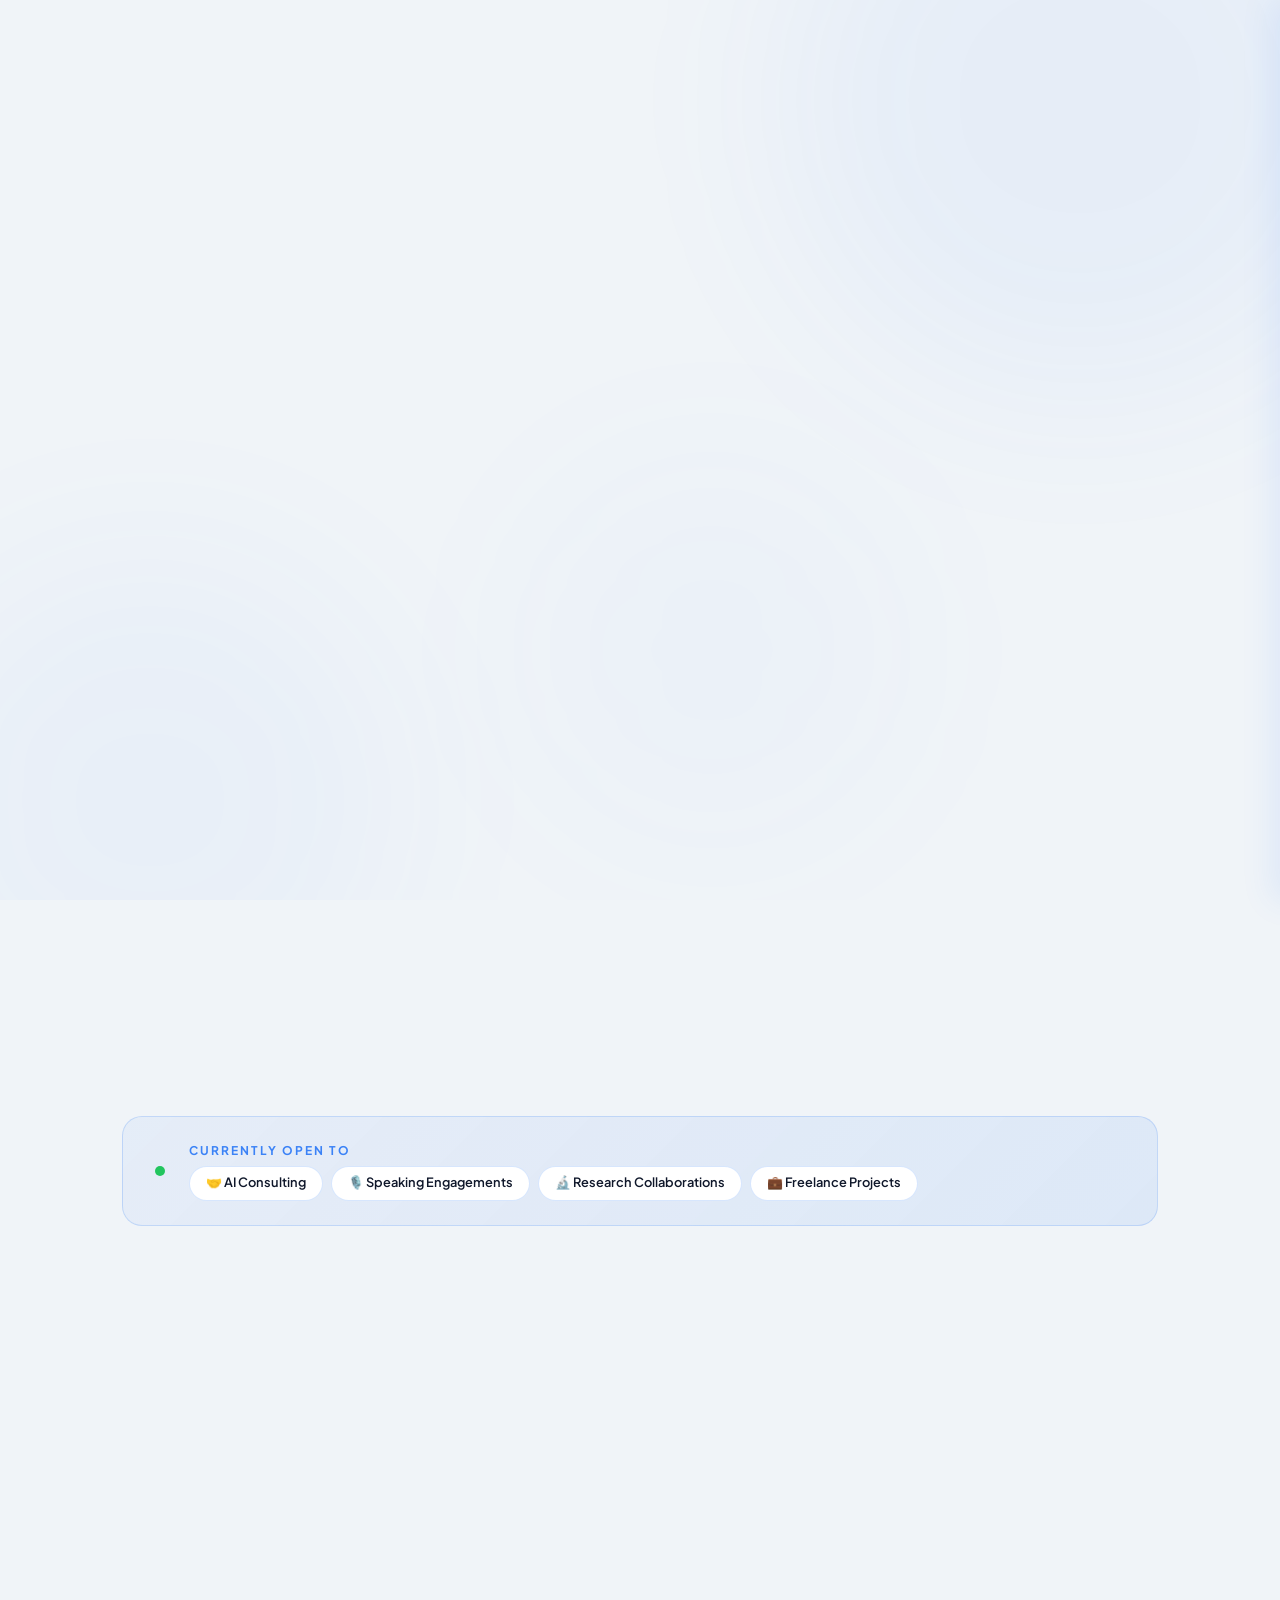
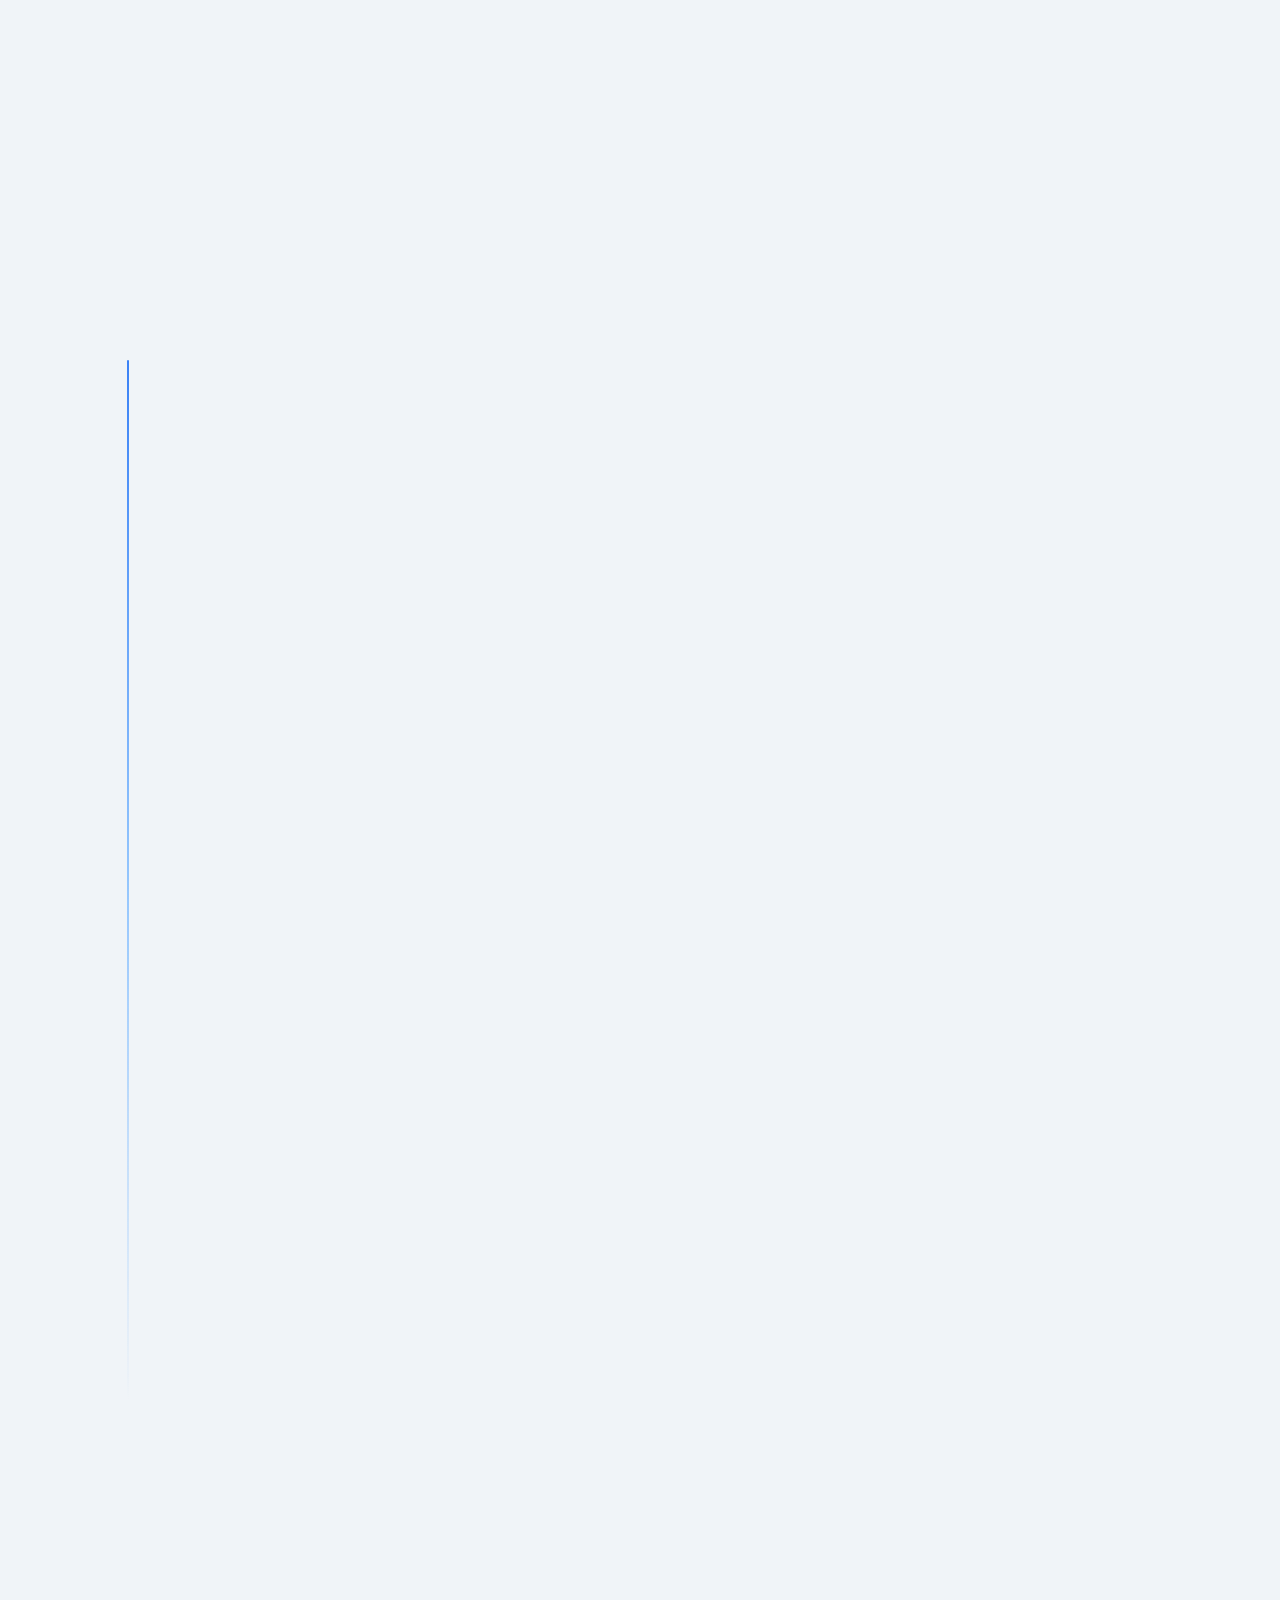
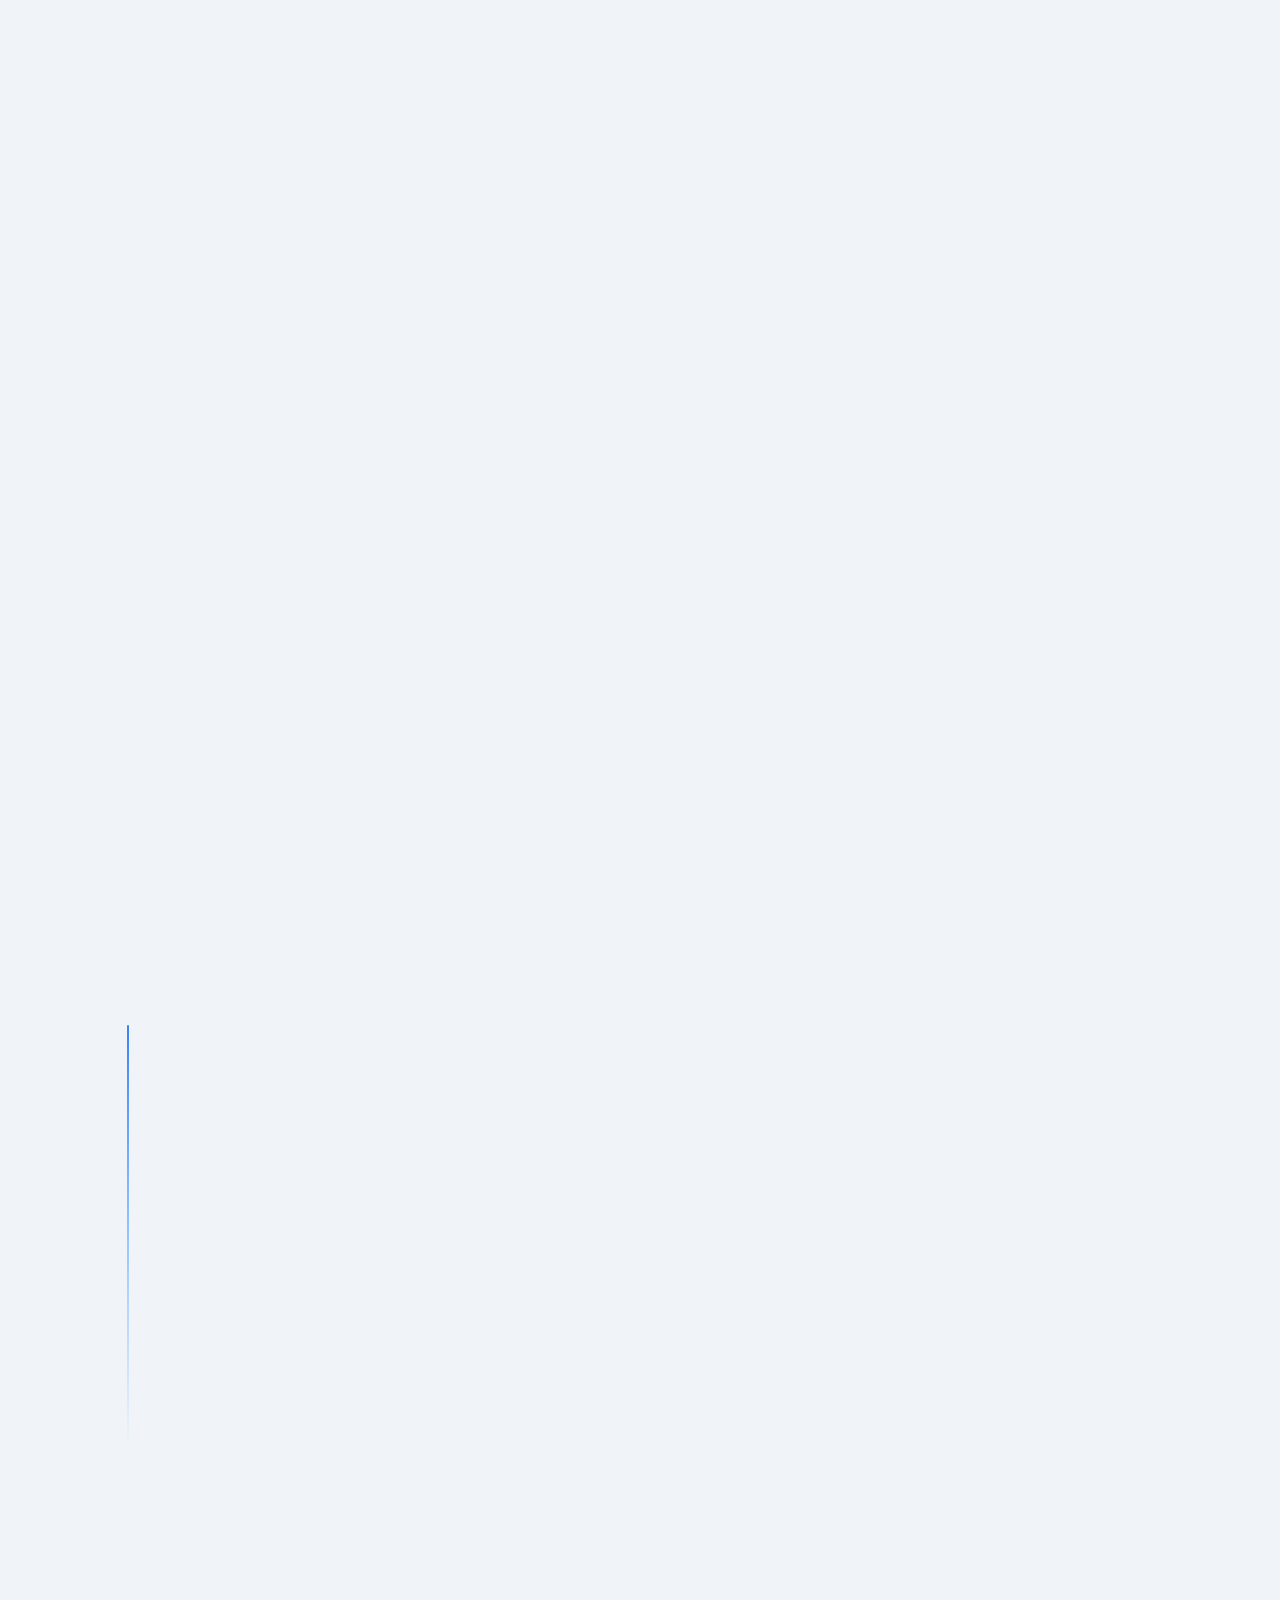
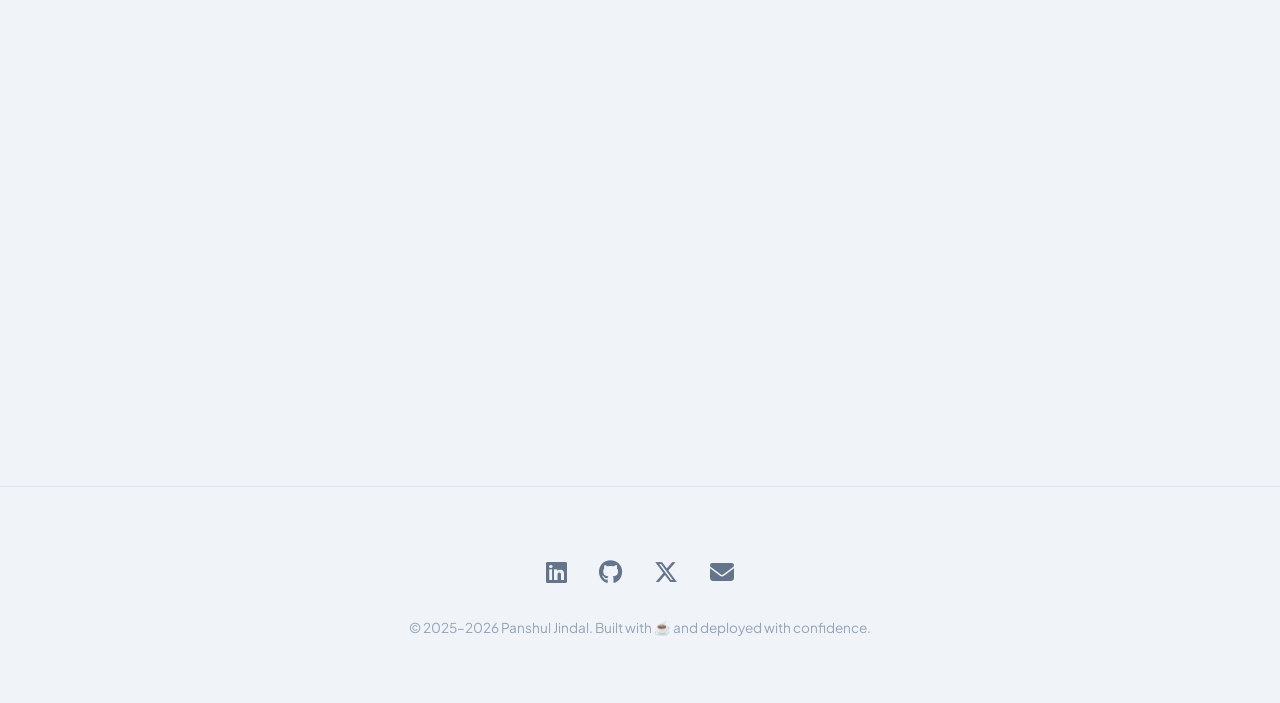
==== commit 6fdc913f: "feat: add Friday AI assistant easter egg to about section" ====
--- a/index.html
+++ b/index.html
@@ -437,7 +437,8 @@
     <div class="about-text">
       <p>I'm an AI/ML Engineer building scalable AI systems and deploying LLMs to production. Proven track record in multi-agent architectures, retrieval-augmented generation (RAG), and LLM fine-tuning. MS in Computer Science from UIUC with a perfect 4.0 GPA.</p>
       <p>Previously, I built AI-powered photo delivery infrastructure at Kwikpic serving 10M+ users, and led research projects at UIUC involving NLP-to-SQL systems and computer vision for structural diagnostics.</p>
-      <p>Outside of work, I love travelling and learning something new every day — whether it's a new technology, a new place, or a new perspective. I also build and run <a href="https://openclaw.ai" target="_blank" rel="noopener noreferrer" style="color: var(--accent); text-decoration: none; font-weight: 600;">OpenClaw</a>, an open-source AI agent platform.</p>
+      <p>Outside of work, I love travelling and learning something new every day — whether it's a new technology, a new place, or a new perspective.</p>
+      <p>Oh, and I built <strong>Friday</strong> — my personal AI assistant. You can actually message him on WhatsApp. Fair warning though: he's very loyal. He'll only talk to his boss. <span style="color: var(--text-muted); font-size: 0.9rem;">(<a href="https://wa.me/15512410325" target="_blank" rel="noopener noreferrer" style="color: var(--accent); text-decoration: none; font-weight: 600;">Try your luck ↗</a>)</span></p>
     </div>
   </section>
 
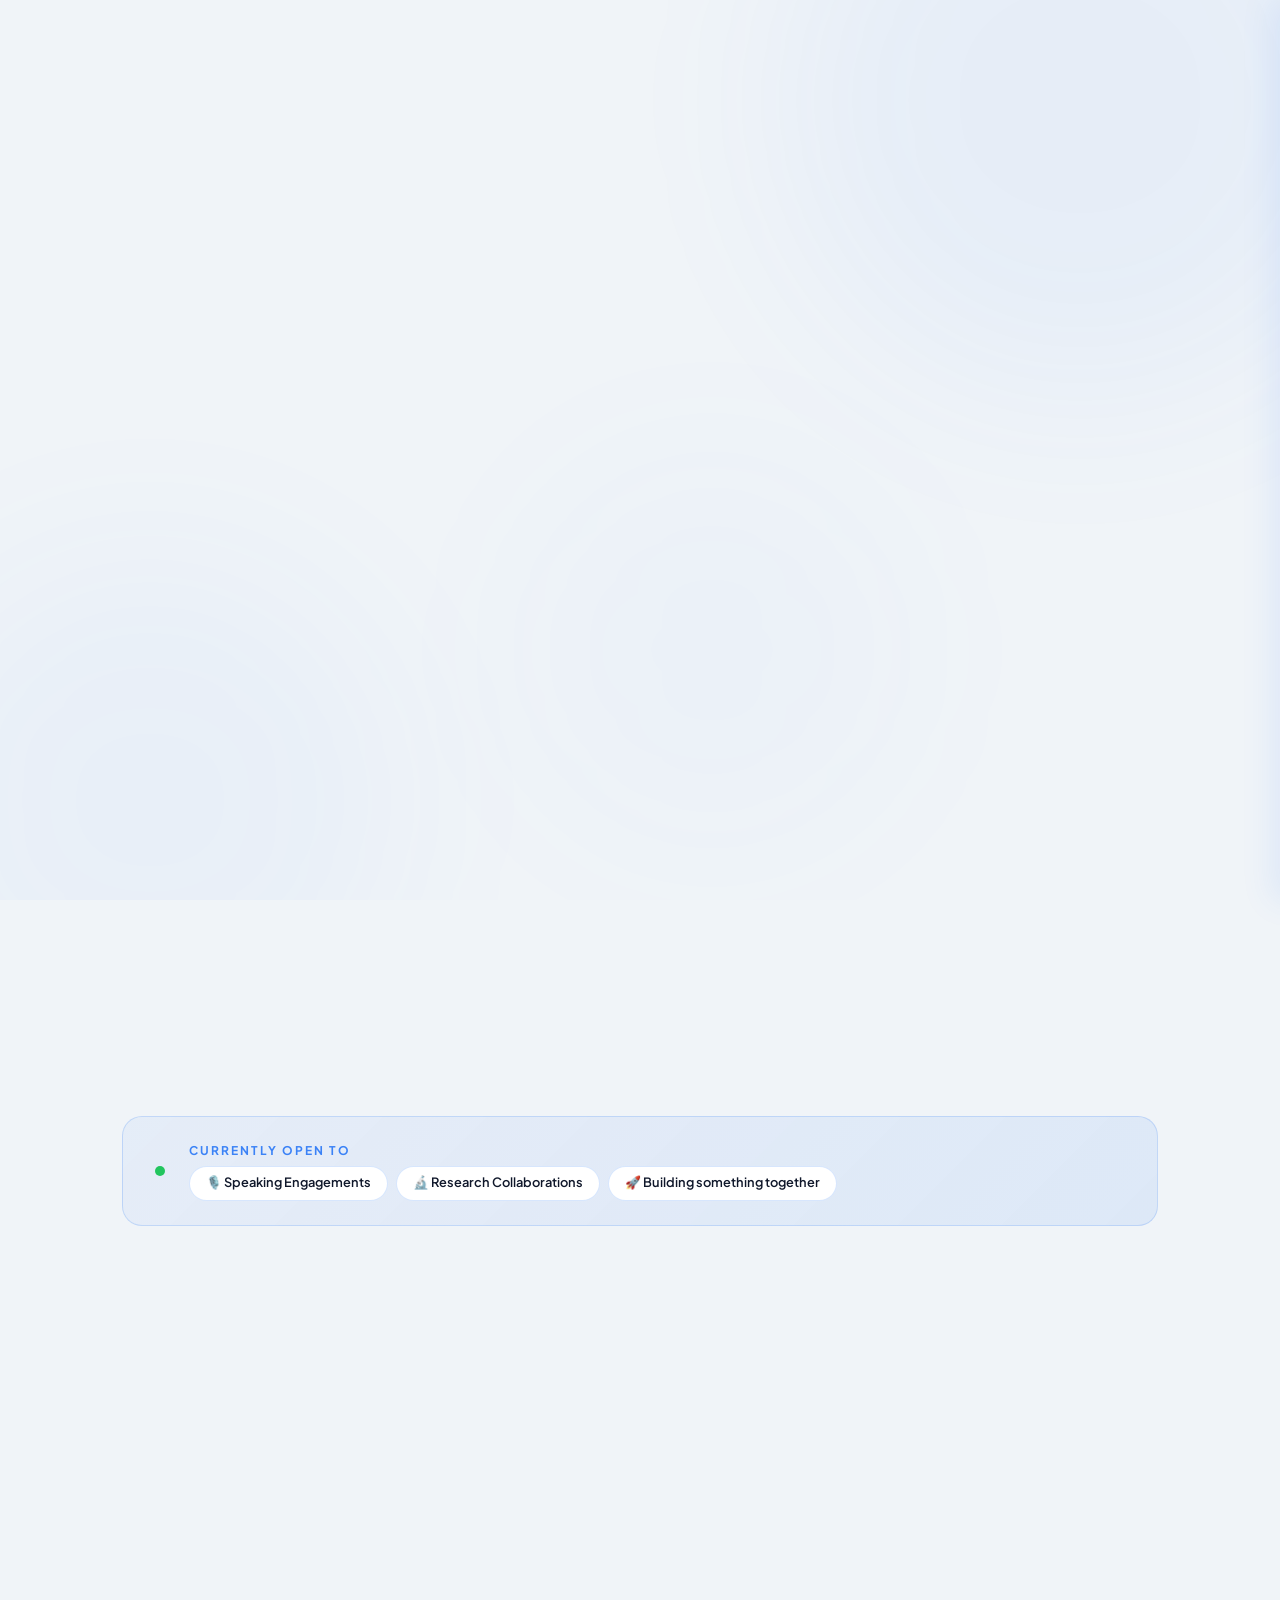
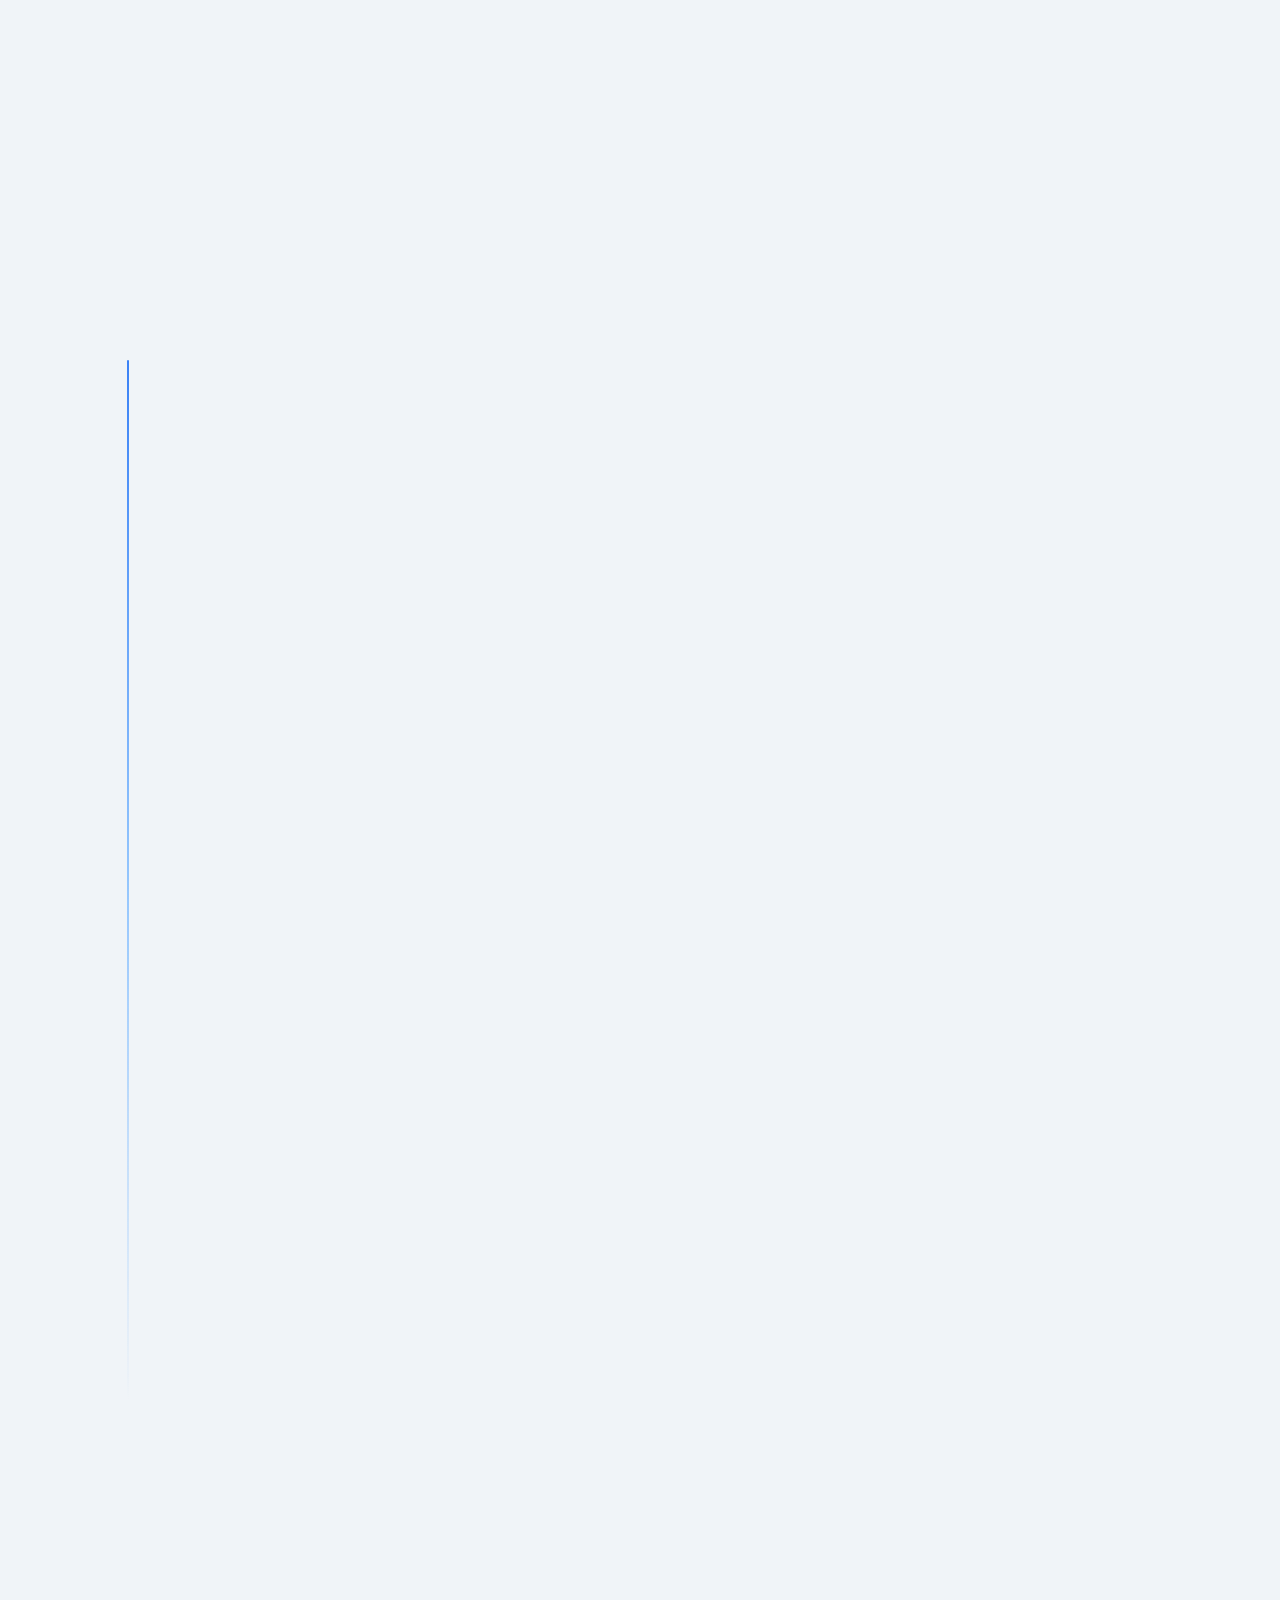
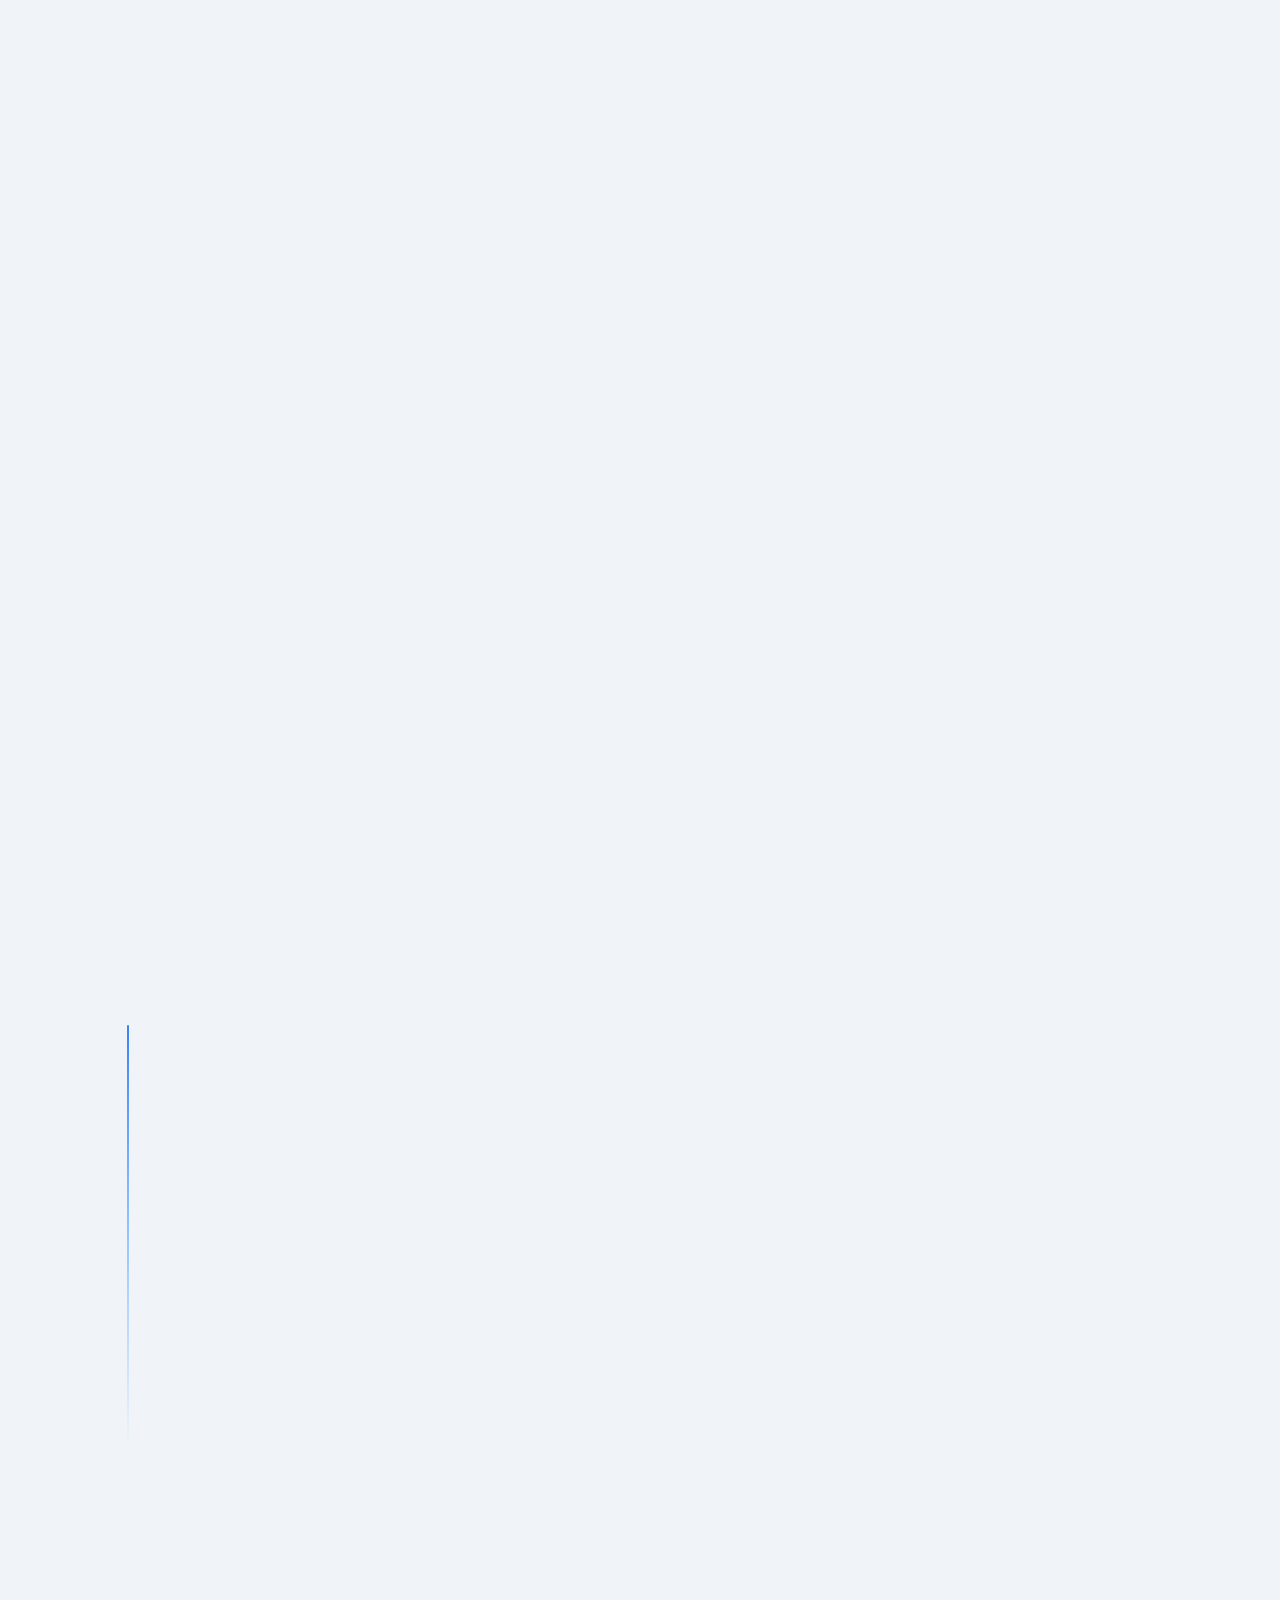
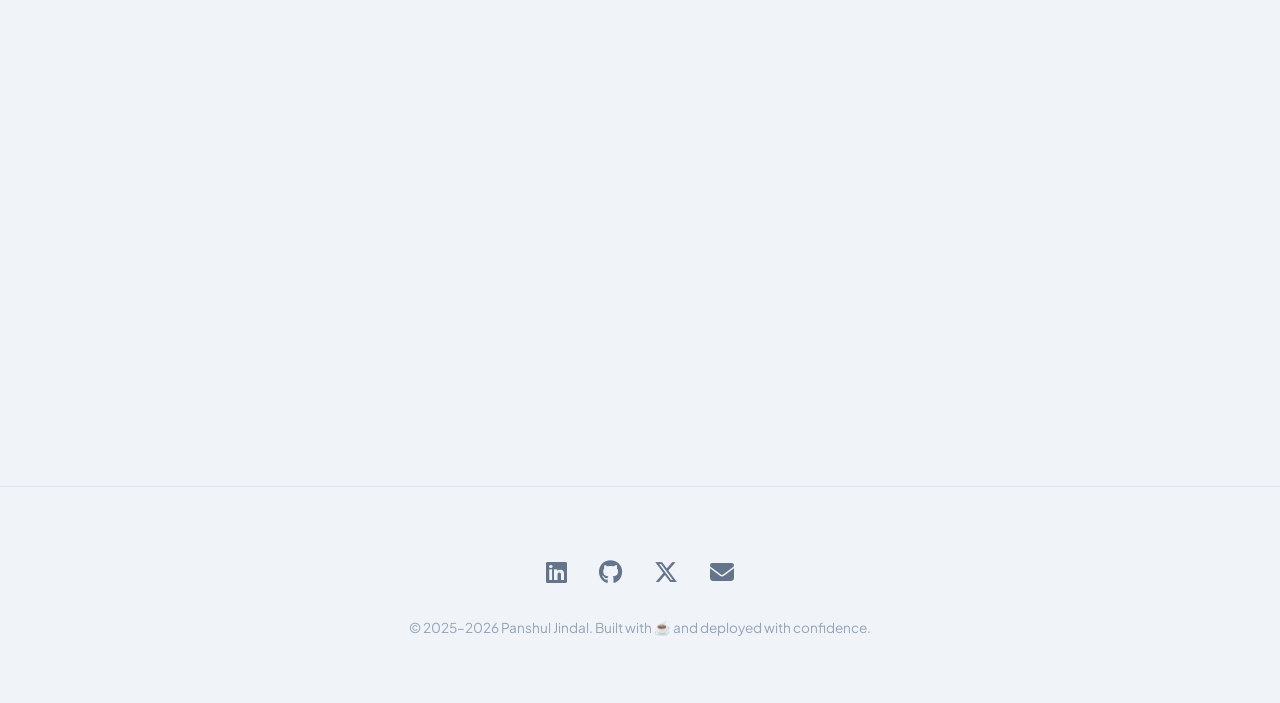
==== commit 679da1db: "feat: update open-to pills - replace consulting/freelance with building together" ====
--- a/index.html
+++ b/index.html
@@ -427,10 +427,9 @@
       <div>
         <div class="label">Currently Open To</div>
         <div class="pills">
-          <span class="pill">🤝 AI Consulting</span>
           <span class="pill">🎙️ Speaking Engagements</span>
           <span class="pill">🔬 Research Collaborations</span>
-          <span class="pill">💼 Freelance Projects</span>
+          <span class="pill">🚀 Building something together</span>
         </div>
       </div>
     </div>
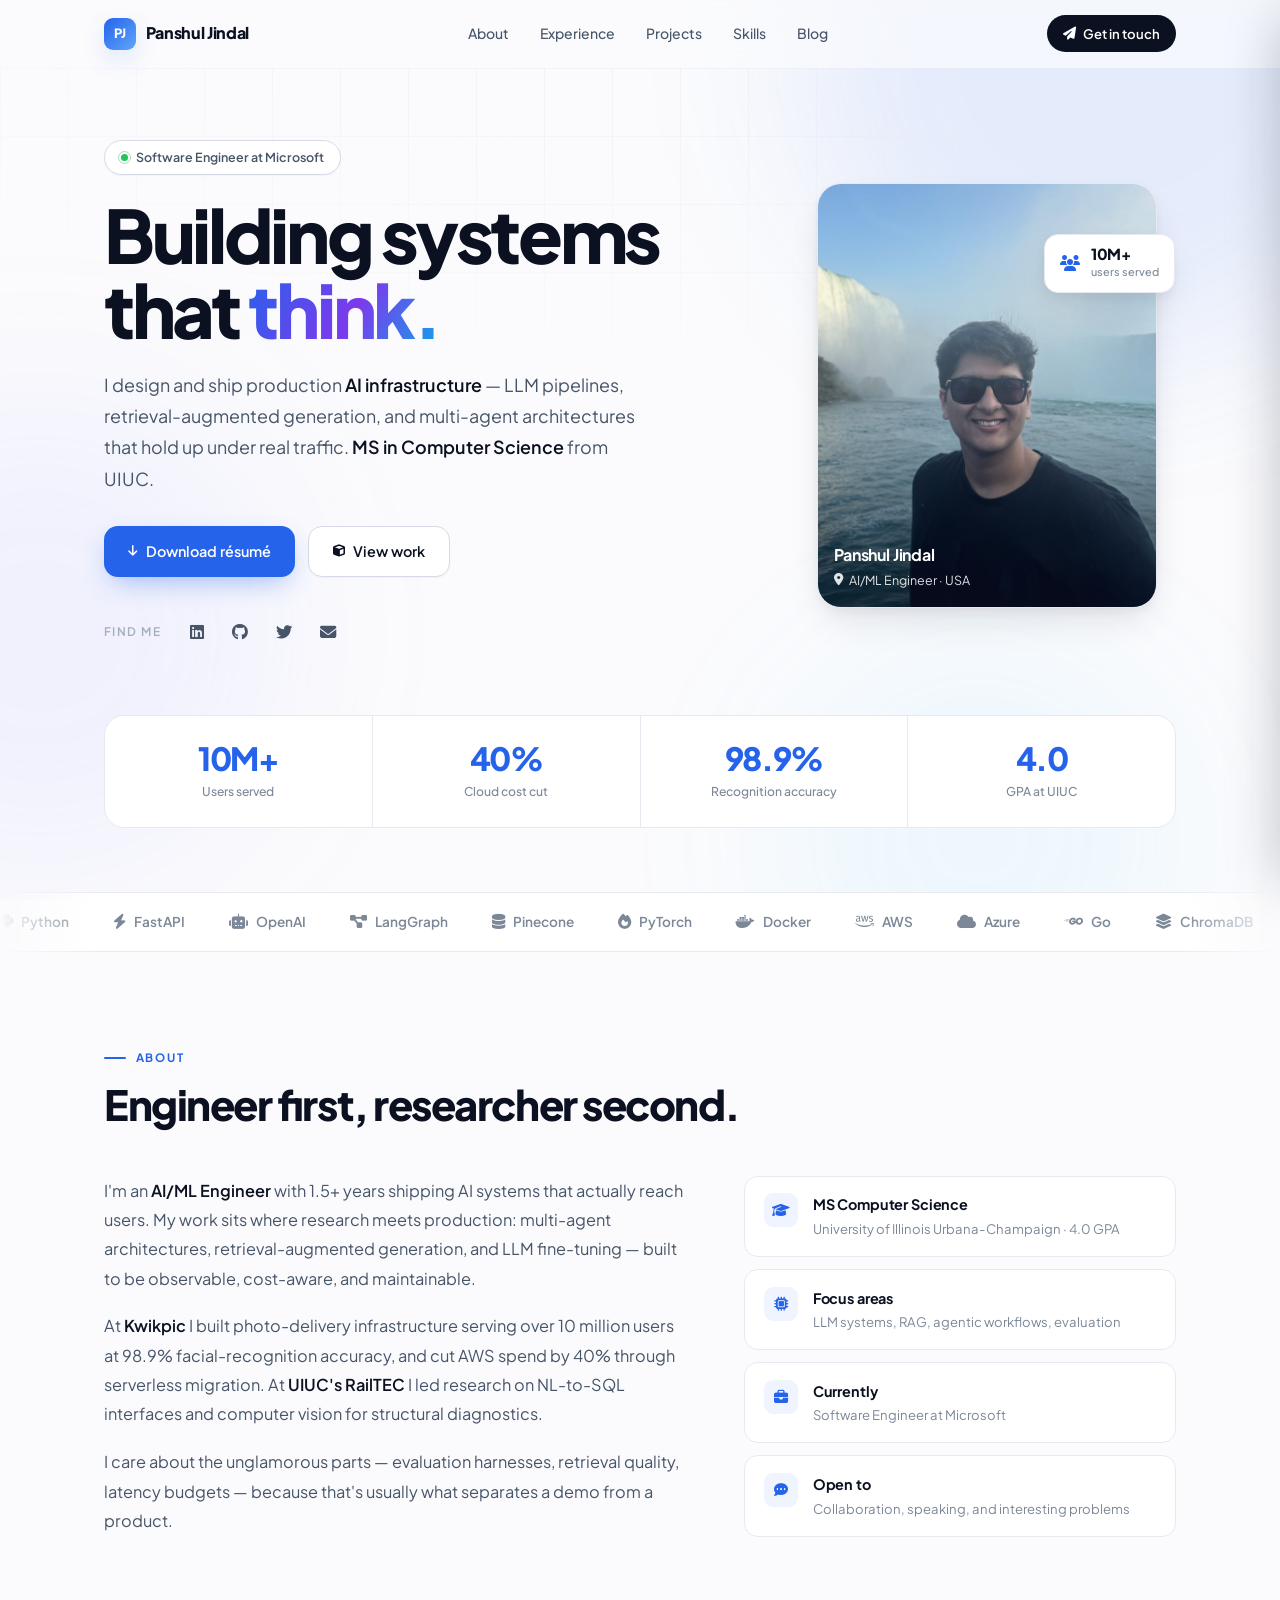
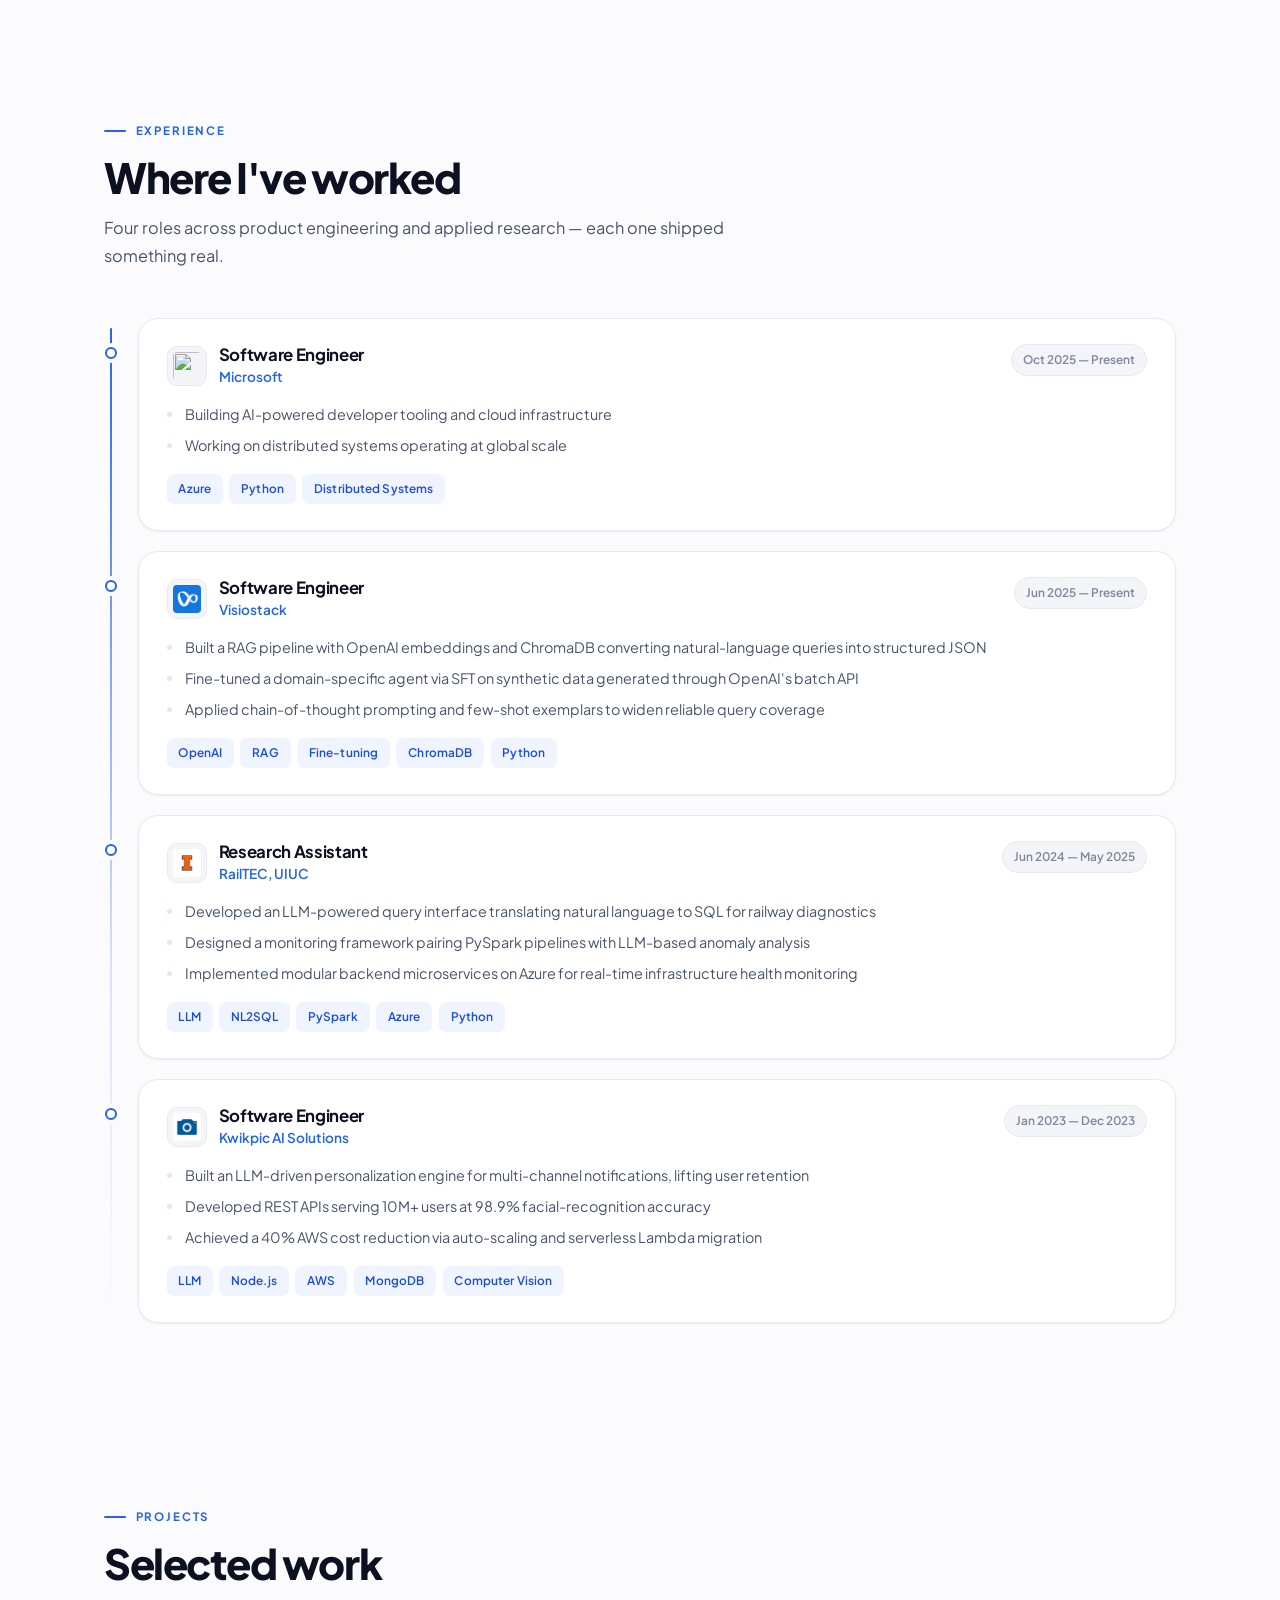
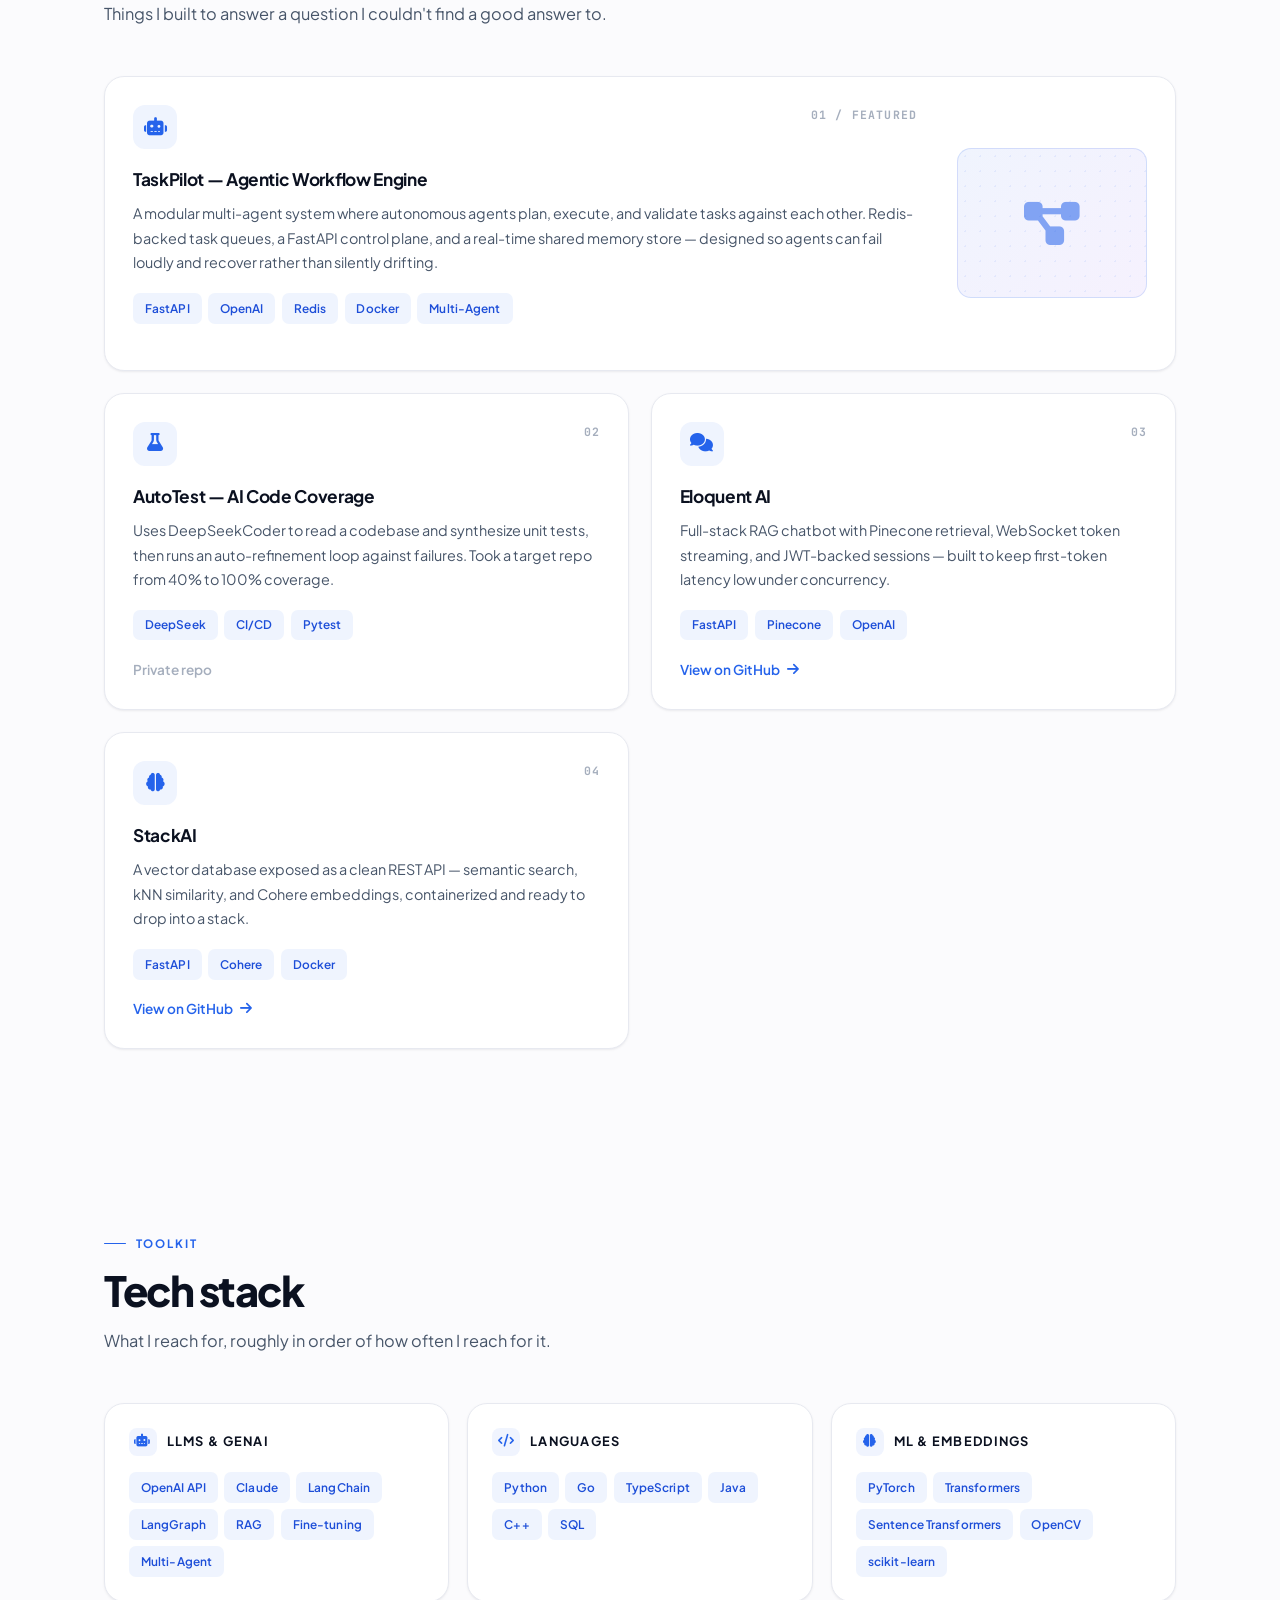
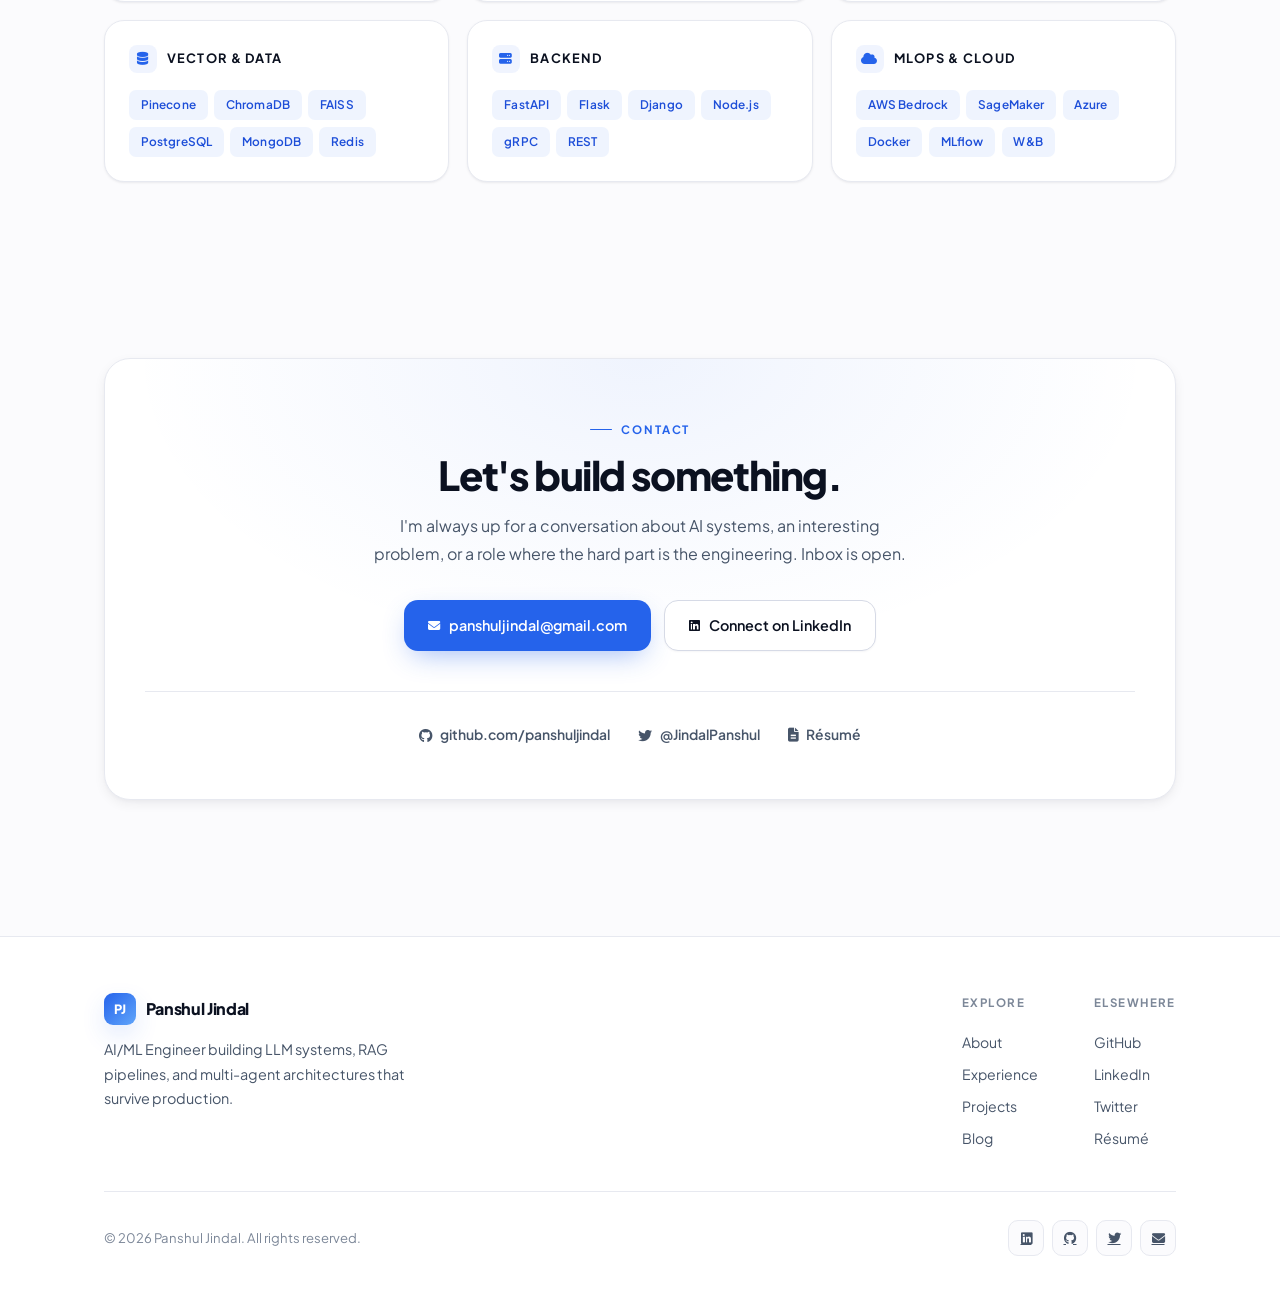
==== commit 626c83dd: "feat: redesigned site, two blog posts, updated résumé, and site-wide analytics Content - Add hero po" ====
--- a/index.html
+++ b/index.html
@@ -5,34 +5,31 @@
   <meta charset="UTF-8" />
   <meta name="viewport" content="width=device-width, initial-scale=1.0" />
   <meta name="robots" content="index, follow" />
-  <link rel="canonical" href="https://panshuljindal.com" />
+  <link rel="canonical" href="https://panshuljindal.com/" />
   <title>Panshul Jindal | AI/ML Engineer – LLMs, RAG, Multi-Agent Systems</title>
   <meta name="description" content="Panshul Jindal – Software Engineer at Microsoft. Building scalable AI systems, LLMs, RAG pipelines, and multi-agent architectures. MS in Computer Science from UIUC." />
-  <meta name="keywords" content="Panshul Jindal, AI Engineer, ML Engineer, LLM, RAG, Multi-Agent Systems, OpenAI, UIUC, Microsoft, Machine Learning, Deep Learning, NLP, Computer Vision, FastAPI, Python" />
+  <meta name="keywords" content="Panshul Jindal, AI Engineer, ML Engineer, LLM, RAG, Multi-Agent Systems, OpenAI, UIUC, Microsoft, Machine Learning, Deep Learning, NLP, FastAPI, Python" />
   <meta name="author" content="Panshul Jindal" />
-  <meta name="theme-color" content="#3b82f6" />
-  <!-- Google Search Console verification: replace content with your actual verification code -->
-  <!-- <meta name="google-site-verification" content="YOUR_VERIFICATION_CODE" /> -->
-  
+  <meta name="theme-color" content="#fbfbfd" />
+
   <!-- Open Graph -->
   <meta property="og:title" content="Panshul Jindal | AI/ML Engineer" />
   <meta property="og:description" content="AI/ML Engineer building scalable AI systems, LLMs, RAG pipelines, and multi-agent architectures. MS in CS from UIUC." />
   <meta property="og:type" content="website" />
-  <meta property="og:url" content="https://panshuljindal.com" />
-  <meta property="og:site_name" content="Panshul Jindal Portfolio" />
+  <meta property="og:url" content="https://panshuljindal.com/" />
+  <meta property="og:site_name" content="Panshul Jindal" />
   <meta property="og:locale" content="en_US" />
   <meta property="og:image" content="https://panshuljindal.com/images/Panshul.png" />
   <meta property="og:image:alt" content="Panshul Jindal – AI/ML Engineer" />
-  
-  <!-- Twitter Card -->
+
+  <!-- Twitter -->
   <meta name="twitter:card" content="summary_large_image" />
   <meta name="twitter:site" content="@JindalPanshul" />
   <meta name="twitter:creator" content="@JindalPanshul" />
   <meta name="twitter:title" content="Panshul Jindal | AI/ML Engineer" />
   <meta name="twitter:description" content="Building scalable AI systems, LLMs, RAG pipelines & multi-agent architectures. MS in CS from UIUC." />
   <meta name="twitter:image" content="https://panshuljindal.com/images/Panshul.png" />
-  
-  <!-- Structured Data -->
+
   <script type="application/ld+json">
   {
     "@context": "https://schema.org",
@@ -52,830 +49,537 @@
   }
   </script>
 
-  <!-- FAQ Schema -->
-  <script type="application/ld+json">
-  {
-    "@context": "https://schema.org",
-    "@type": "FAQPage",
-    "mainEntity": [
-      {
-        "@type": "Question",
-        "name": "What does an AI/ML Engineer do?",
-        "acceptedAnswer": {
-          "@type": "Answer",
-          "text": "An AI/ML Engineer designs, builds, and deploys machine learning systems. This includes training models, building RAG pipelines, fine-tuning LLMs, and deploying scalable AI infrastructure to production."
-        }
-      },
-      {
-        "@type": "Question",
-        "name": "What is RAG (Retrieval-Augmented Generation)?",
-        "acceptedAnswer": {
-          "@type": "Answer",
-          "text": "RAG is a technique that enhances LLM outputs by retrieving relevant documents from a vector database and injecting them into the prompt context, enabling more accurate and grounded responses."
-        }
-      },
-      {
-        "@type": "Question",
-        "name": "What is a multi-agent AI system?",
-        "acceptedAnswer": {
-          "@type": "Answer",
-          "text": "A multi-agent AI system consists of multiple autonomous AI agents that collaborate, delegate tasks, and communicate to solve complex problems that a single model cannot handle alone."
-        }
-      }
-    ]
-  }
-  </script>
-  
-  <!-- Preconnect for faster loading -->
+  <link rel="icon" href="favicon.ico" />
   <link rel="preconnect" href="https://fonts.googleapis.com" />
   <link rel="preconnect" href="https://fonts.gstatic.com" crossorigin />
-  <link rel="preconnect" href="https://cdnjs.cloudflare.com" />
-  
-  <link href="https://fonts.googleapis.com/css2?family=Plus+Jakarta+Sans:wght@400;500;600;700;800&family=Inter:wght@400;500;600&display=swap" rel="stylesheet" />
-  <link rel="stylesheet" href="https://cdnjs.cloudflare.com/ajax/libs/font-awesome/6.4.0/css/all.min.css">
-  
-  <!-- GSAP -->
-  <script src="https://cdnjs.cloudflare.com/ajax/libs/gsap/3.12.2/gsap.min.js"></script>
-  <script src="https://cdnjs.cloudflare.com/ajax/libs/gsap/3.12.2/ScrollTrigger.min.js"></script>
-  <script src="https://cdnjs.cloudflare.com/ajax/libs/gsap/3.12.2/ScrollToPlugin.min.js"></script>
-  
-  <style>
-    :root {
-      --accent: #3b82f6;
-      --accent-dark: #2563eb;
-      --accent-light: #93c5fd;
-      --accent-bg: rgba(59, 130, 246, 0.06);
-      --bg: #f0f4f8;
-      --bg-surface: #ffffff;
-      --text-primary: #0f172a;
-      --text-secondary: #64748b;
-      --text-muted: #94a3b8;
-      --border: rgba(148, 163, 184, 0.2);
-      --shadow-sm: 0 1px 3px rgba(59, 130, 246, 0.06);
-      --shadow-md: 0 4px 20px rgba(59, 130, 246, 0.1);
-      --shadow-lg: 0 12px 40px rgba(59, 130, 246, 0.12);
-      --radius: 20px;
-      --radius-sm: 12px;
-    }
-    * { margin: 0; padding: 0; box-sizing: border-box; }
-    html { scroll-behavior: smooth; }
-    body {
-      font-family: 'Plus Jakarta Sans', 'Inter', -apple-system, BlinkMacSystemFont, sans-serif;
-      background: var(--bg);
-      color: var(--text-primary);
-      line-height: 1.7;
-      overflow-x: hidden;
-      -webkit-font-smoothing: antialiased;
-    }
-
-    /* Background blobs */
-    .bg-blobs { position: fixed; top: 0; left: 0; width: 100%; height: 100%; z-index: -1; overflow: hidden; pointer-events: none; }
-    .blob { position: absolute; border-radius: 50%; filter: blur(90px); opacity: 0.5; animation: blobFloat 25s ease-in-out infinite; }
-    .blob-1 { width: 600px; height: 600px; background: rgba(59,130,246,0.1); top: -200px; right: -100px; }
-    .blob-2 { width: 500px; height: 500px; background: rgba(59,130,246,0.08); bottom: -150px; left: -100px; animation-delay: -8s; }
-    .blob-3 { width: 400px; height: 400px; background: rgba(59,130,246,0.05); top: 50%; left: 40%; animation-delay: -16s; }
-    @keyframes blobFloat {
-      0%, 100% { transform: translate(0,0) scale(1); }
-      25% { transform: translate(30px,-50px) scale(1.1); }
-      50% { transform: translate(-20px,20px) scale(0.95); }
-      75% { transform: translate(40px,30px) scale(1.05); }
-    }
-
-    /* Header */
-    header {
-      background: rgba(240,244,248,0.85);
-      backdrop-filter: blur(20px);
-      -webkit-backdrop-filter: blur(20px);
-      padding: 1rem 4rem;
-      display: flex;
-      justify-content: space-between;
-      align-items: center;
-      position: fixed;
-      top: 0; left: 0; right: 0;
-      z-index: 999;
-      border-bottom: 1px solid var(--border);
-      transform: translateY(-100%);
-    }
-    .logo { font-size: 1.4rem; font-weight: 800; color: var(--accent); letter-spacing: -0.5px; }
-    header nav { display: flex; gap: 2.5rem; }
-    header nav a { color: var(--text-secondary); text-decoration: none; font-weight: 500; font-size: 0.9rem; transition: color 0.3s ease; position: relative; }
-    header nav a::after { content: ''; position: absolute; bottom: -4px; left: 0; width: 0; height: 2px; background: var(--accent); transition: width 0.3s ease; border-radius: 1px; }
-    header nav a:hover { color: var(--text-primary); }
-    header nav a:hover::after { width: 100%; }
-    .mobile-menu-btn { display: none; background: none; border: none; font-size: 1.3rem; color: var(--text-primary); cursor: pointer; padding: 0.5rem; }
-
-    /* Mobile nav */
-    .mobile-nav-overlay { position: fixed; top: 0; left: 0; width: 100%; height: 100%; background: rgba(0,0,0,0.2); z-index: 1000; opacity: 0; pointer-events: none; transition: opacity 0.3s ease; }
-    .mobile-nav-overlay.active { opacity: 1; pointer-events: all; }
-    .mobile-nav { position: fixed; top: 0; right: 0; width: 280px; height: 100vh; background: var(--bg-surface); z-index: 1001; padding: 5rem 2rem 2rem; box-shadow: -8px 0 30px rgba(59,130,246,0.1); transform: translateX(100%); transition: transform 0.3s ease; }
-    .mobile-nav.active { transform: translateX(0); }
-    .mobile-nav a { display: block; padding: 1rem 0; font-size: 1.1rem; font-weight: 600; color: var(--text-primary); text-decoration: none; border-bottom: 1px solid var(--border); transition: color 0.2s ease; }
-    .mobile-nav a:hover { color: var(--accent); }
-    .mobile-nav-close { position: absolute; top: 1.5rem; right: 1.5rem; background: none; border: none; font-size: 1.3rem; color: var(--text-secondary); cursor: pointer; }
-
-    /* Hero - Split layout */
-    .hero { min-height: 100vh; display: flex; align-items: center; padding: 8rem 2rem; max-width: 1200px; margin: 0 auto; gap: 4rem; }
-    .hero-left { flex: 1.2; }
-    .hero-right { flex: 0.8; display: flex; justify-content: center; }
-
-    .hero-badge {
-      display: inline-flex; align-items: center; gap: 0.5rem;
-      background: var(--accent-bg); border: 1px solid rgba(59,130,246,0.15);
-      padding: 0.5rem 1.25rem; border-radius: 999px;
-      font-size: 0.85rem; color: var(--accent); font-weight: 600;
-      margin-bottom: 1.5rem; opacity: 0;
-    }
-    .status-dot { width: 8px; height: 8px; background: #22c55e; border-radius: 50%; animation: pulse 2s infinite; }
-    @keyframes pulse { 0%, 100% { opacity: 1; } 50% { opacity: 0.4; } }
-
-    .hero h1 { font-size: 4.5rem; font-weight: 800; letter-spacing: -3px; line-height: 1.05; margin-bottom: 1rem; color: var(--text-primary); opacity: 0; }
-    .hero .tagline { font-size: 1.1rem; color: var(--text-secondary); max-width: 480px; margin-bottom: 2rem; line-height: 1.8; opacity: 0; }
-    .hero-buttons { display: flex; gap: 1rem; flex-wrap: wrap; margin-bottom: 2rem; opacity: 0; }
-    .hero-social { display: flex; gap: 1.25rem; opacity: 0; }
-    .hero-social a { color: var(--text-muted); font-size: 1.25rem; transition: all 0.3s ease; text-decoration: none; }
-    .hero-social a:hover { color: var(--accent); transform: translateY(-2px); }
-
-    /* Hero card */
-    .hero-card { background: var(--bg-surface); border-radius: 24px; padding: 2rem; box-shadow: var(--shadow-lg); border: 1px solid var(--border); text-align: center; width: 100%; max-width: 320px; opacity: 0; }
-    .hero-card img { width: 110px; height: 110px; border-radius: 50%; border: 3px solid var(--accent-light); margin-bottom: 1rem; object-fit: cover; }
-    .hero-card-name { font-size: 1.05rem; font-weight: 700; margin-bottom: 0.15rem; }
-    .hero-card-role { font-size: 0.8rem; color: var(--accent); font-weight: 600; margin-bottom: 1.25rem; }
-    .hero-stats { display: grid; grid-template-columns: 1fr 1fr; gap: 0.6rem; }
-    .hero-stat { background: var(--bg); padding: 0.6rem; border-radius: var(--radius-sm); }
-    .hero-stat .number { font-size: 1.3rem; font-weight: 800; color: var(--accent); letter-spacing: -0.5px; }
-    .hero-stat .label { font-size: 0.65rem; color: var(--text-muted); font-weight: 500; }
-
-    /* Buttons */
-    .btn { display: inline-flex; align-items: center; gap: 0.5rem; padding: 0.85rem 2rem; border-radius: var(--radius-sm); font-weight: 600; text-decoration: none; transition: all 0.3s ease; cursor: pointer; font-size: 0.95rem; }
-    .btn-primary { background: var(--accent); color: white; border: none; box-shadow: 0 4px 14px rgba(59,130,246,0.25); }
-    .btn-primary:hover { background: var(--accent-dark); transform: translateY(-2px); box-shadow: 0 8px 25px rgba(59,130,246,0.35); }
-    .btn-outline { background: transparent; border: 1.5px solid var(--border); color: var(--text-primary); }
-    .btn-outline:hover { border-color: var(--accent); color: var(--accent); transform: translateY(-2px); }
-
-    /* Sections */
-    section:not(.hero) { max-width: 1100px; margin: 0 auto; padding: 5rem 2rem; }
-    .section-header { margin-bottom: 3rem; opacity: 0; }
-    .section-label { display: block; font-size: 0.75rem; font-weight: 700; color: var(--accent); text-transform: uppercase; letter-spacing: 3px; margin-bottom: 0.5rem; }
-    .section-header h2 { font-size: 2.2rem; font-weight: 800; letter-spacing: -1px; }
-    .section-header p { color: var(--text-secondary); font-size: 1.05rem; margin-top: 0.5rem; max-width: 600px; }
-
-    /* About */
-    .about-text { max-width: 700px; }
-    .about-text p { font-size: 1.05rem; color: var(--text-secondary); margin-bottom: 1.5rem; line-height: 1.8; opacity: 0; }
-
-    /* Timeline */
-    .timeline { position: relative; padding-left: 2.5rem; }
-    .timeline::before { content: ''; position: absolute; left: 5px; top: 8px; bottom: 8px; width: 2px; background: linear-gradient(to bottom, var(--accent), var(--accent-light), transparent); border-radius: 1px; }
-    .timeline-item { position: relative; margin-bottom: 1.5rem; opacity: 0; }
-    .timeline-marker { position: absolute; left: -2.5rem; top: 1.75rem; width: 12px; height: 12px; border-radius: 50%; background: var(--accent); border: 3px solid var(--bg); box-shadow: 0 0 0 2px var(--accent); }
-    .timeline-content { background: var(--bg-surface); padding: 1.75rem; border-radius: var(--radius); border: 1px solid var(--border); box-shadow: var(--shadow-sm); transition: all 0.3s ease; }
-    .timeline-content:hover { box-shadow: var(--shadow-md); transform: translateX(4px); }
-    .timeline-content h3 { font-size: 1.15rem; font-weight: 700; margin-bottom: 0.3rem; }
-    .timeline-content .meta { color: var(--accent); font-size: 0.85rem; font-weight: 600; margin-bottom: 0.75rem; display: flex; align-items: center; gap: 0.5rem; }
-    .timeline-content .meta img { border-radius: 4px; }
-    .timeline-date { font-size: 0.8rem; color: var(--text-muted); font-weight: 500; float: right; }
-    .timeline-content ul { color: var(--text-secondary); padding-left: 1.2rem; margin-bottom: 0.75rem; font-size: 0.9rem; }
-    .timeline-content li { margin-bottom: 0.3rem; }
-
-    /* Tags */
-    .tags { display: flex; flex-wrap: wrap; gap: 0.4rem; }
-    .tag { background: var(--accent-bg); color: var(--accent); padding: 0.25rem 0.75rem; border-radius: 8px; font-size: 0.75rem; font-weight: 600; transition: all 0.2s ease; }
-    .tag:hover { background: rgba(59,130,246,0.12); }
-
-    /* Projects */
-    .projects-grid { display: grid; grid-template-columns: repeat(3, 1fr); gap: 1.5rem; }
-    .project-card {
-      background: var(--bg-surface); border-radius: var(--radius); padding: 2rem;
-      border: 1px solid var(--border); box-shadow: var(--shadow-sm);
-      transition: all 0.35s ease; position: relative; overflow: hidden; opacity: 0;
-      display: flex; flex-direction: column;
-    }
-    .project-card:hover { transform: translateY(-4px); box-shadow: var(--shadow-lg); border-color: var(--accent-light); }
-    .project-featured { grid-column: 1 / -1; display: grid; grid-template-columns: 1.5fr 1fr; gap: 2rem; align-items: center; }
-    .project-number { font-size: 3.5rem; font-weight: 800; color: rgba(59,130,246,0.08); line-height: 1; margin-bottom: 0.25rem; }
-    .project-card .icon { font-size: 1.75rem; margin-bottom: 0.5rem; }
-    .project-card h3 { font-size: 1.1rem; font-weight: 700; margin-bottom: 0.5rem; }
-    .project-card p { color: var(--text-secondary); font-size: 0.88rem; line-height: 1.7; margin-bottom: 1rem; flex-grow: 1; }
-    .project-link { display: inline-flex; align-items: center; gap: 0.4rem; color: var(--accent); font-weight: 600; font-size: 0.85rem; text-decoration: none; transition: gap 0.2s ease; }
-    .project-link:hover { gap: 0.7rem; }
-
-    /* Skills */
-    .skills-grid { display: grid; grid-template-columns: repeat(3, 1fr); gap: 1.25rem; }
-    .skill-card { background: var(--bg-surface); padding: 1.75rem; border-radius: var(--radius); border: 1px solid var(--border); box-shadow: var(--shadow-sm); transition: all 0.3s ease; opacity: 0; }
-    .skill-card:hover { box-shadow: var(--shadow-md); transform: translateY(-2px); }
-    .skill-card h4 { color: var(--text-primary); margin-bottom: 1.25rem; font-size: 0.8rem; text-transform: uppercase; letter-spacing: 1.5px; font-weight: 700; display: flex; align-items: center; gap: 0.5rem; }
-    .skill-card h4 i { color: var(--accent); }
-
-    /* Contact */
-    .contact-grid { display: grid; grid-template-columns: repeat(4, 1fr); gap: 1.25rem; }
-    .contact-card { background: var(--bg-surface); padding: 2rem; border-radius: var(--radius); text-align: center; border: 1px solid var(--border); box-shadow: var(--shadow-sm); transition: all 0.3s ease; text-decoration: none; color: inherit; opacity: 0; }
-    .contact-card:hover { box-shadow: var(--shadow-md); transform: translateY(-4px); border-color: var(--accent-light); }
-    .contact-card i { font-size: 2rem; color: var(--accent); margin-bottom: 1rem; }
-    .contact-card h4 { font-size: 1rem; font-weight: 700; margin-bottom: 0.25rem; }
-    .contact-card p { color: var(--text-secondary); font-size: 0.85rem; }
-
-    /* Open To Banner */
-    .open-to-banner { background: linear-gradient(135deg, var(--accent-bg) 0%, rgba(59,130,246,0.1) 100%); border: 1px solid rgba(59,130,246,0.2); border-radius: var(--radius); padding: 1.5rem 2rem; margin-bottom: 2rem; display: flex; align-items: center; gap: 1.5rem; flex-wrap: wrap; }
-    .open-to-banner .dot { width: 10px; height: 10px; background: #22c55e; border-radius: 50%; animation: pulse 2s infinite; flex-shrink: 0; }
-    .open-to-banner .label { font-size: 0.75rem; font-weight: 700; color: var(--accent); text-transform: uppercase; letter-spacing: 2px; margin-bottom: 0.25rem; }
-    .open-to-banner .pills { display: flex; flex-wrap: wrap; gap: 0.5rem; }
-    .open-to-banner .pill { background: white; border: 1px solid rgba(59,130,246,0.2); color: var(--text-primary); padding: 0.35rem 1rem; border-radius: 999px; font-size: 0.8rem; font-weight: 600; }
-
-    /* Achievements */
-    .achievements-grid { display: grid; grid-template-columns: repeat(4, 1fr); gap: 1.25rem; }
-    .achievement-card { background: var(--bg-surface); border-radius: var(--radius); padding: 1.75rem; border: 1px solid var(--border); box-shadow: var(--shadow-sm); text-align: center; transition: all 0.3s ease; opacity: 0; }
-    .achievement-card:hover { box-shadow: var(--shadow-md); transform: translateY(-3px); }
-    .achievement-card .achievement-icon { font-size: 2rem; margin-bottom: 0.75rem; }
-    .achievement-card h4 { font-size: 0.95rem; font-weight: 700; margin-bottom: 0.35rem; }
-    .achievement-card p { font-size: 0.8rem; color: var(--text-secondary); line-height: 1.5; }
-
-    /* GitHub strip */
-    .github-strip { background: var(--bg-surface); border-radius: var(--radius); padding: 1.5rem 2rem; border: 1px solid var(--border); margin-top: 2rem; display: flex; align-items: center; justify-content: space-between; flex-wrap: wrap; gap: 1rem; opacity: 0; }
-    .github-strip .gh-stat { text-align: center; }
-    .github-strip .gh-stat .num { font-size: 1.5rem; font-weight: 800; color: var(--accent); }
-    .github-strip .gh-stat .lbl { font-size: 0.7rem; color: var(--text-muted); font-weight: 500; }
-    .github-strip img { border-radius: var(--radius-sm); }
-
-    /* Blog */
-    .blog-grid { display: grid; grid-template-columns: repeat(3, 1fr); gap: 1.5rem; }
-    .blog-card { background: var(--bg-surface); border-radius: var(--radius); padding: 2rem; border: 1px solid var(--border); box-shadow: var(--shadow-sm); transition: all 0.35s ease; text-decoration: none; color: inherit; opacity: 0; display: flex; flex-direction: column; }
-    .blog-card:hover { transform: translateY(-4px); box-shadow: var(--shadow-lg); border-color: var(--accent-light); }
-    .blog-tag { font-size: 0.7rem; font-weight: 700; text-transform: uppercase; letter-spacing: 1.5px; color: var(--accent); margin-bottom: 0.75rem; }
-    .blog-card h3 { font-size: 1rem; font-weight: 700; margin-bottom: 0.75rem; line-height: 1.4; }
-    .blog-card p { color: var(--text-secondary); font-size: 0.85rem; line-height: 1.7; flex-grow: 1; margin-bottom: 1rem; }
-    .blog-meta { font-size: 0.75rem; color: var(--text-muted); display: flex; align-items: center; gap: 0.5rem; }
-    .blog-meta i { font-size: 0.7rem; }
-
-    /* Footer */
-    footer { text-align: center; padding: 4rem 1rem; color: var(--text-muted); font-size: 0.85rem; border-top: 1px solid var(--border); }
-    footer .social-links { display: flex; justify-content: center; gap: 2rem; margin-bottom: 1.5rem; }
-    footer .social-links a { color: var(--text-secondary); font-size: 1.5rem; transition: all 0.3s ease; }
-    footer .social-links a:hover { color: var(--accent); transform: translateY(-3px); }
-
-    /* Responsive */
-    @media (max-width: 1024px) {
-      header { padding: 1rem 2rem; }
-      .hero { flex-direction: column; text-align: center; gap: 2.5rem; padding-top: 7rem; }
-      .hero-left { display: flex; flex-direction: column; align-items: center; }
-      .hero .tagline { margin-left: auto; margin-right: auto; }
-      .hero-social { justify-content: center; }
-      .hero-buttons { justify-content: center; }
-      .project-featured { grid-template-columns: 1fr; }
-      .projects-grid { grid-template-columns: repeat(2, 1fr); }
-      .skills-grid { grid-template-columns: repeat(2, 1fr); }
-      .contact-grid { grid-template-columns: repeat(2, 1fr); }
-      .blog-grid { grid-template-columns: repeat(2, 1fr); }
-      .achievements-grid { grid-template-columns: repeat(2, 1fr); }
-    }
-    @media (max-width: 768px) {
-      header { padding: 1rem 1.5rem; }
-      header nav { display: none; }
-      .mobile-menu-btn { display: flex; }
-      .hero { padding-top: 6rem; }
-      .hero h1 { font-size: 3rem; letter-spacing: -1.5px; }
-      .hero .tagline { font-size: 1rem; }
-      section:not(.hero) { padding: 3.5rem 1.5rem; }
-      .section-header h2 { font-size: 1.75rem; }
-      .projects-grid { grid-template-columns: 1fr; }
-      .skills-grid { grid-template-columns: 1fr; }
-      .contact-grid { grid-template-columns: 1fr; }
-      .blog-grid { grid-template-columns: 1fr; }
-      .achievements-grid { grid-template-columns: repeat(2, 1fr); }
-      .hero-card { max-width: 280px; }
-      .timeline { padding-left: 2rem; }
-      .timeline-marker { left: -2rem; }
-      .timeline-date { float: none; display: block; margin-bottom: 0.5rem; }
-    }
-  </style>
+  <link href="https://fonts.googleapis.com/css2?family=Plus+Jakarta+Sans:wght@400;500;600;700;800&family=JetBrains+Mono:wght@400;500&display=swap" rel="stylesheet" />
+  <link rel="stylesheet" href="https://cdnjs.cloudflare.com/ajax/libs/font-awesome/6.4.0/css/all.min.css" />
+  <link rel="stylesheet" href="css/site.css" />
+  <link rel="stylesheet" href="css/home.css" />
 </head>
 
 <body>
-  <div class="bg-blobs">
-    <div class="blob blob-1"></div>
-    <div class="blob blob-2"></div>
-    <div class="blob blob-3"></div>
+  <a class="skip-link" href="#main">Skip to content</a>
+  <div class="progress" aria-hidden="true"></div>
+
+  <div class="ambient" aria-hidden="true">
+    <div class="orb orb-1"></div>
+    <div class="orb orb-2"></div>
+    <div class="orb orb-3"></div>
   </div>
 
-  <div class="mobile-nav-overlay" id="mobileOverlay"></div>
-  <div class="mobile-nav" id="mobileNav">
-    <button class="mobile-nav-close" id="mobileClose"><i class="fas fa-times"></i></button>
-    <a href="#about">About</a>
-    <a href="#experience">Experience</a>
-    <a href="#projects">Projects</a>
-    <a href="#skills">Skills</a>
-    <a href="articles.html">Articles</a>
-    <a href="#contact">Contact</a>
-  </div>
-
-  <header>
-    <div class="logo">PJ</div>
+  <!-- ============================================================ Nav -->
+  <header class="nav">
+    <div class="shell">
+      <a class="brand" href="/" aria-label="Panshul Jindal — home">
+        <span class="brand-mark">PJ</span>
+        <span class="brand-text">Panshul Jindal</span>
+      </a>
+
+      <nav class="nav-links" aria-label="Primary">
+        <a href="#about">About</a>
+        <a href="#experience">Experience</a>
+        <a href="#projects">Projects</a>
+        <a href="#skills">Skills</a>
+        <a href="blog.html">Blog</a>
+      </nav>
+
+      <a class="nav-cta" href="#contact" data-track="nav:get-in-touch">
+        <i class="fas fa-paper-plane"></i> Get in touch
+      </a>
+
+      <button class="nav-toggle" id="navToggle" aria-label="Open menu" aria-expanded="false" aria-controls="drawer">
+        <i class="fas fa-bars"></i>
+      </button>
+    </div>
+  </header>
+
+  <div class="scrim" id="scrim" aria-hidden="true"></div>
+  <aside class="drawer" id="drawer" aria-label="Mobile menu">
+    <div class="drawer-head">
+      <span class="brand"><span class="brand-mark">PJ</span></span>
+      <button class="drawer-close" id="drawerClose" aria-label="Close menu"><i class="fas fa-times"></i></button>
+    </div>
     <nav>
-      <a href="#about">About</a>
-      <a href="#experience">Experience</a>
-      <a href="#projects">Projects</a>
-      <a href="#skills">Skills</a>
-      <a href="articles.html">Articles</a>
-      <a href="#contact">Contact</a>
+      <a href="#about">About <i class="fas fa-arrow-right"></i></a>
+      <a href="#experience">Experience <i class="fas fa-arrow-right"></i></a>
+      <a href="#projects">Projects <i class="fas fa-arrow-right"></i></a>
+      <a href="#skills">Skills <i class="fas fa-arrow-right"></i></a>
+      <a href="blog.html">Blog <i class="fas fa-arrow-right"></i></a>
+      <a href="#contact">Contact <i class="fas fa-arrow-right"></i></a>
     </nav>
-    <button class="mobile-menu-btn" id="mobileMenuBtn"><i class="fas fa-bars"></i></button>
-  </header>
-
-  <section class="hero">
-    <div class="hero-left">
-      <div class="hero-badge">
-        <span class="status-dot"></span> Software Engineer at Microsoft
-      </div>
-      <h1>Panshul<br>Jindal.</h1>
-      <p class="tagline">Building scalable AI systems, LLMs, RAG pipelines &amp; multi-agent architectures. MS in Computer Science from UIUC.</p>
-      <div class="hero-buttons">
-        <a href="Resume.pdf" target="_blank" rel="noopener noreferrer" class="btn btn-primary">
-          <i class="fas fa-download"></i> Resume
-        </a>
-        <a href="#contact" class="btn btn-outline">
-          <i class="fas fa-envelope"></i> Get in Touch
-        </a>
-      </div>
-      <div class="hero-social">
-        <a href="https://linkedin.com/in/panshul-jindal-392746199" target="_blank" rel="noopener noreferrer" aria-label="LinkedIn"><i class="fab fa-linkedin"></i></a>
-        <a href="https://github.com/panshuljindal" target="_blank" rel="noopener noreferrer" aria-label="GitHub"><i class="fab fa-github"></i></a>
-        <a href="https://x.com/JindalPanshul" target="_blank" rel="noopener noreferrer" aria-label="X (Twitter)"><i class="fab fa-x-twitter"></i></a>
-        <a href="mailto:panshuljindal@gmail.com" aria-label="Email"><i class="fas fa-envelope"></i></a>
-      </div>
-    </div>
-    <div class="hero-right">
-      <div class="hero-card">
-        <img src="images/Panshul.png" alt="Panshul Jindal - AI/ML Engineer at Microsoft" loading="lazy">
-        <div class="hero-card-name">Panshul Jindal</div>
-        <div class="hero-card-role">AI/ML Engineer</div>
-        <div class="hero-stats">
-          <div class="hero-stat"><div class="number">10M+</div><div class="label">Users Served</div></div>
-          <div class="hero-stat"><div class="number">40%</div><div class="label">Cost Reduced</div></div>
-          <div class="hero-stat"><div class="number">98.9%</div><div class="label">Recognition Acc.</div></div>
-          <div class="hero-stat"><div class="number">4.0</div><div class="label">GPA at UIUC</div></div>
-        </div>
-      </div>
-    </div>
-  </section>
-
-  <section id="about">
-    <div class="section-header">
-      <span class="section-label">01 &mdash; About</span>
-      <h2>About Me</h2>
-    </div>
-    <div class="open-to-banner">
-      <span class="dot"></span>
-      <div>
-        <div class="label">Currently Open To</div>
-        <div class="pills">
-          <span class="pill">🎙️ Speaking Engagements</span>
-          <span class="pill">🔬 Research Collaborations</span>
-          <span class="pill">🚀 Building something together</span>
-        </div>
-      </div>
-    </div>
-    <div class="about-text">
-      <p>I'm an AI/ML Engineer building scalable AI systems and deploying LLMs to production. Proven track record in multi-agent architectures, retrieval-augmented generation (RAG), and LLM fine-tuning. MS in Computer Science from UIUC with a perfect 4.0 GPA.</p>
-      <p>Previously, I built AI-powered photo delivery infrastructure at Kwikpic serving 10M+ users, and led research projects at UIUC involving NLP-to-SQL systems and computer vision for structural diagnostics.</p>
-      <p>Outside of work, I love travelling and learning something new every day — whether it's a new technology, a new place, or a new perspective.</p>
-      <p>Oh, and I built <strong>Friday</strong> — my personal AI assistant. You can actually message him on WhatsApp. Fair warning though: he's very loyal. He'll only talk to his boss. <span style="color: var(--text-muted); font-size: 0.9rem;">(<a href="https://wa.me/15512410325" target="_blank" rel="noopener noreferrer" style="color: var(--accent); text-decoration: none; font-weight: 600;">Try your luck ↗</a>)</span></p>
-    </div>
-  </section>
-
-  <section id="experience">
-    <div class="section-header">
-      <span class="section-label">02 &mdash; Experience</span>
-      <h2>Where I've Worked</h2>
-    </div>
-    <div class="timeline">
-      <div class="timeline-item">
-        <div class="timeline-marker"></div>
-        <div class="timeline-content">
-          <span class="timeline-date">Oct 2025 &ndash; Present</span>
-          <h3>Software Engineer</h3>
-          <div class="meta">
-            <img src="https://img.icons8.com/color/24/microsoft.png" alt="Microsoft"> Microsoft
-          </div>
-          <ul>
-            <li>Building AI-powered developer tools and cloud infrastructure</li>
-            <li>Working on scalable distributed systems serving millions of users</li>
-          </ul>
-          <div class="tags">
-            <span class="tag">Azure</span>
-            <span class="tag">Python</span>
-            <span class="tag">Distributed Systems</span>
-          </div>
-        </div>
-      </div>
-      <div class="timeline-item">
-        <div class="timeline-marker"></div>
-        <div class="timeline-content">
-          <span class="timeline-date">Jun 2025 &ndash; Present</span>
-          <h3>Software Engineer</h3>
-          <div class="meta">
-            <img src="images/visiostack-logo.png" alt="Visiostack" style="width:24px;height:24px;border-radius:4px;"> Visiostack
-          </div>
-          <ul>
-            <li>Built RAG pipeline with OpenAI embeddings and ChromaDB to convert NL queries into structured JSON</li>
-            <li>Fine-tuned domain-specific AI Agent via SFT on synthetic data generated using OpenAI's batch API</li>
-            <li>Applied chain-of-thought prompting and few-shot examples to improve query handling across use cases</li>
-          </ul>
-          <div class="tags">
-            <span class="tag">OpenAI</span>
-            <span class="tag">RAG</span>
-            <span class="tag">Fine-tuning</span>
-            <span class="tag">ChromaDB</span>
-            <span class="tag">Python</span>
-          </div>
-        </div>
-      </div>
-      <div class="timeline-item">
-        <div class="timeline-marker"></div>
-        <div class="timeline-content">
-          <span class="timeline-date">Jun 2024 &ndash; May 2025</span>
-          <h3>Research Assistant</h3>
-          <div class="meta">
-            <img src="images/uiuc-logo.png" alt="UIUC" style="width:24px;height:24px;border-radius:4px;"> RailTEC, UIUC
-          </div>
-          <ul>
-            <li>Developed LLM-powered query interface converting natural language to SQL for railway diagnostics</li>
-            <li>Designed monitoring framework combining PySpark pipelines with LLM-based anomaly analysis</li>
-            <li>Implemented modular backend microservices on Azure for real-time infrastructure health monitoring</li>
-          </ul>
-          <div class="tags">
-            <span class="tag">LLM</span>
-            <span class="tag">NL2SQL</span>
-            <span class="tag">PySpark</span>
-            <span class="tag">Azure</span>
-            <span class="tag">Python</span>
-          </div>
-        </div>
-      </div>
-      <div class="timeline-item">
-        <div class="timeline-marker"></div>
-        <div class="timeline-content">
-          <span class="timeline-date">Jan 2023 &ndash; Dec 2023</span>
-          <h3>Software Engineer</h3>
-          <div class="meta">
-            <img src="images/kwikpic-logo.png" alt="Kwikpic" style="width:24px;height:24px;border-radius:4px;"> Kwikpic AI Solutions
-          </div>
-          <ul>
-            <li>Built LLM-driven personalization engine for multi-channel notifications, improving user retention</li>
-            <li>Developed REST APIs serving 10M+ users with 98.9% facial recognition accuracy</li>
-            <li>Achieved 40% AWS cost reduction via auto-scaling and serverless Lambda migration</li>
-          </ul>
-          <div class="tags">
-            <span class="tag">LLM</span>
-            <span class="tag">Node.js</span>
-            <span class="tag">AWS</span>
-            <span class="tag">MongoDB</span>
-            <span class="tag">Computer Vision</span>
-          </div>
-        </div>
-      </div>
-    </div>
-  </section>
-
-  <section id="projects">
-    <div class="section-header">
-      <span class="section-label">03 &mdash; Projects</span>
-      <h2>Featured Projects</h2>
-      <p>A selection of projects showcasing my expertise in LLMs, multi-agent systems, and AI infrastructure.</p>
-    </div>
-    <div class="projects-grid">
-      <div class="project-card project-featured">
-        <div>
-          <div class="project-number">01</div>
-          <div class="icon">&#x1F916;</div>
-          <h3>TaskPilot &ndash; Agentic Workflow Engine</h3>
-          <p>Modular multi-agent system where autonomous AI agents plan, execute, and validate tasks. Redis-backed task queues with FastAPI and real-time memory store for scalable automation.</p>
-          <div class="tags">
-            <span class="tag">FastAPI</span>
-            <span class="tag">OpenAI</span>
-            <span class="tag">Redis</span>
-            <span class="tag">Docker</span>
-          </div>
-        </div>
-        <div style="display:flex;align-items:center;justify-content:center;">
-          <div style="font-size:5rem;opacity:0.5;">&#x1F916;</div>
-        </div>
-      </div>
-      <div class="project-card">
-        <div class="project-number">02</div>
-        <div class="icon">&#x1F9EA;</div>
-        <h3>AutoTest &ndash; AI Code Coverage</h3>
-        <p>Tool leveraging DeepSeekCoder to analyze codebases and synthesize unit tests. Raised coverage from 40% to 100% with auto-refinement loop.</p>
-        <div class="tags">
-          <span class="tag">DeepSeek</span>
-          <span class="tag">CI/CD</span>
-          <span class="tag">Pytest</span>
-        </div>
-      </div>
-      <div class="project-card">
-        <div class="project-number">03</div>
-        <div class="icon">&#x1F4AC;</div>
-        <h3>Eloquent AI</h3>
-        <p>Full-stack RAG chatbot with Pinecone, WebSocket streaming, JWT auth.</p>
-        <div class="tags" style="margin-bottom:1rem;">
-          <span class="tag">FastAPI</span>
-          <span class="tag">Pinecone</span>
-          <span class="tag">OpenAI</span>
-        </div>
-        <a href="https://github.com/panshuljindal/eloquent-ai" target="_blank" rel="noopener noreferrer" class="project-link">View on GitHub <i class="fas fa-arrow-right"></i></a>
-      </div>
-      <div class="project-card">
-        <div class="project-number">04</div>
-        <div class="icon">&#x1F9E0;</div>
-        <h3>StackAI</h3>
-        <p>Vector DB REST API with semantic search, kNN similarity, Cohere embeddings.</p>
-        <div class="tags" style="margin-bottom:1rem;">
-          <span class="tag">FastAPI</span>
-          <span class="tag">Cohere</span>
-          <span class="tag">Docker</span>
-        </div>
-        <a href="https://github.com/panshuljindal/stackAI" target="_blank" rel="noopener noreferrer" class="project-link">View on GitHub <i class="fas fa-arrow-right"></i></a>
-      </div>
-    </div>
-  </section>
-
-  <section id="skills">
-    <div class="section-header">
-      <span class="section-label">04 &mdash; Skills</span>
-      <h2>Tech Stack</h2>
-    </div>
-    <div class="skills-grid">
-      <div class="skill-card">
-        <h4><i class="fas fa-robot"></i> LLMs &amp; GenAI</h4>
-        <div class="tags">
-          <span class="tag">OpenAI API</span><span class="tag">Claude</span><span class="tag">LangChain</span><span class="tag">LangGraph</span><span class="tag">RAG</span><span class="tag">Fine-tuning</span><span class="tag">Multi-Agent</span>
-        </div>
-      </div>
-      <div class="skill-card">
-        <h4><i class="fas fa-code"></i> Languages</h4>
-        <div class="tags">
-          <span class="tag">Python</span><span class="tag">Golang</span><span class="tag">TypeScript</span><span class="tag">Java</span><span class="tag">C++</span><span class="tag">SQL</span>
-        </div>
-      </div>
-      <div class="skill-card">
-        <h4><i class="fas fa-brain"></i> ML &amp; Embeddings</h4>
-        <div class="tags">
-          <span class="tag">PyTorch</span><span class="tag">Transformers</span><span class="tag">Sentence Transformers</span><span class="tag">OpenCV</span><span class="tag">Scikit-learn</span>
-        </div>
-      </div>
-      <div class="skill-card">
-        <h4><i class="fas fa-database"></i> Vector &amp; Databases</h4>
-        <div class="tags">
-          <span class="tag">Pinecone</span><span class="tag">ChromaDB</span><span class="tag">FAISS</span><span class="tag">PostgreSQL</span><span class="tag">MongoDB</span><span class="tag">Redis</span>
-        </div>
-      </div>
-      <div class="skill-card">
-        <h4><i class="fas fa-server"></i> Backend</h4>
-        <div class="tags">
-          <span class="tag">FastAPI</span><span class="tag">Flask</span><span class="tag">Django</span><span class="tag">Node.js</span><span class="tag">gRPC</span><span class="tag">REST APIs</span>
-        </div>
-      </div>
-      <div class="skill-card">
-        <h4><i class="fas fa-cloud"></i> MLOps &amp; Cloud</h4>
-        <div class="tags">
-          <span class="tag">AWS Bedrock</span><span class="tag">SageMaker</span><span class="tag">Azure</span><span class="tag">Docker</span><span class="tag">MLflow</span><span class="tag">W&amp;B</span>
-        </div>
-      </div>
-    </div>
-  </section>
-
-  </section>
-
-  <section id="achievements">
-    <div class="section-header">
-      <span class="section-label">05 &mdash; Achievements</span>
-      <h2>Highlights &amp; Awards</h2>
-    </div>
-    <div class="achievements-grid">
-      <div class="achievement-card">
-        <div class="achievement-icon">🏆</div>
-        <h4>Perfect 4.0 GPA</h4>
-        <p>Maintained a flawless academic record throughout MS Computer Science at UIUC — one of the world's top CS programs.</p>
-      </div>
-      <div class="achievement-card">
-        <div class="achievement-icon">🚀</div>
-        <h4>10M+ Users Impacted</h4>
-        <p>Built and scaled AI infrastructure at Kwikpic serving over 10 million users with 98.9% facial recognition accuracy.</p>
-      </div>
-      <div class="achievement-card">
-        <div class="achievement-icon">💰</div>
-        <h4>40% Cost Reduction</h4>
-        <p>Engineered serverless and auto-scaling solutions on AWS, cutting cloud costs by 40% while improving system reliability.</p>
-      </div>
-      <div class="achievement-card">
-        <div class="achievement-icon">🎓</div>
-        <h4>UIUC Research Publication</h4>
-        <p>Conducted research at RailTEC lab applying LLMs to railway infrastructure monitoring and NL2SQL query interfaces.</p>
-      </div>
-    </div>
-    <div class="github-strip">
-      <div>
-        <div style="font-size:0.8rem;font-weight:700;color:var(--text-secondary);margin-bottom:0.5rem;"><i class="fab fa-github"></i> &nbsp;GitHub Activity</div>
-        <img src="https://ghchart.rshah.org/3b82f6/panshuljindal" alt="Panshul Jindal GitHub contribution chart" loading="lazy" style="max-width:100%;height:auto;" onerror="this.parentElement.style.display='none'">
-      </div>
-      <div style="display:flex;gap:2rem;flex-wrap:wrap;">
-        <div class="gh-stat"><div class="num">20+</div><div class="lbl">Repositories</div></div>
-        <div class="gh-stat"><div class="num">3+</div><div class="lbl">Years Coding</div></div>
-        <div class="gh-stat"><div class="num">5+</div><div class="lbl">Open Source</div></div>
-      </div>
-    </div>
-  </section>
-
-  <section id="education">
-    <div class="section-header">
-      <span class="section-label">06 &mdash; Education</span>
-      <h2>Academic Background</h2>
-    </div>
-    <div class="timeline">
-      <div class="timeline-item">
-        <div class="timeline-marker"></div>
-        <div class="timeline-content">
-          <span class="timeline-date">Aug 2023 &ndash; May 2025</span>
-          <h3>Master of Science, Computer Science</h3>
-          <div class="meta">
-            <img src="images/uiuc-logo.png" alt="University of Illinois Urbana-Champaign logo" style="width:24px;height:24px;border-radius:4px;" loading="lazy"> University of Illinois Urbana-Champaign (UIUC)
-          </div>
-          <ul>
-            <li>GPA: 4.0 / 4.0</li>
-            <li>Focus: Machine Learning, NLP, Distributed Systems</li>
-            <li>Research: NL2SQL systems and computer vision for structural diagnostics at RailTEC lab</li>
-          </ul>
-          <div class="tags">
-            <span class="tag">Machine Learning</span>
-            <span class="tag">NLP</span>
-            <span class="tag">Distributed Systems</span>
-            <span class="tag">4.0 GPA</span>
-          </div>
-        </div>
-      </div>
-      <div class="timeline-item">
-        <div class="timeline-marker"></div>
-        <div class="timeline-content">
-          <span class="timeline-date">Aug 2019 &ndash; May 2023</span>
-          <h3>Bachelor of Technology, Computer Science</h3>
-          <div class="meta">
-            <img src="images/vit-logo.svg" alt="VIT Vellore logo" style="width:24px;height:24px;border-radius:4px;" loading="lazy"> Vellore Institute of Technology (VIT), Vellore
-          </div>
-          <div class="tags">
-            <span class="tag">Computer Science</span>
-            <span class="tag">B.Tech</span>
-          </div>
-        </div>
-      </div>
-    </div>
-  </section>
-
-  <section id="contact">
-    <div class="section-header">
-      <span class="section-label">07 &mdash; Contact</span>
-      <h2>Get In Touch</h2>
-      <p>I'm always interested in hearing about new opportunities, collaborations, or just having a chat about technology.</p>
-    </div>
-    <div class="contact-grid">
-      <a href="mailto:panshuljindal@gmail.com" class="contact-card">
-        <i class="fas fa-envelope"></i>
-        <h4>Email</h4>
-        <p>panshuljindal@gmail.com</p>
-      </a>
-      <a href="https://linkedin.com/in/panshul-jindal-392746199" target="_blank" rel="noopener noreferrer" class="contact-card">
-        <i class="fab fa-linkedin"></i>
-        <h4>LinkedIn</h4>
-        <p>panshul-jindal</p>
-      </a>
-      <a href="https://github.com/panshuljindal" target="_blank" rel="noopener noreferrer" class="contact-card">
-        <i class="fab fa-github"></i>
-        <h4>GitHub</h4>
-        <p>panshuljindal</p>
-      </a>
-      <a href="https://x.com/JindalPanshul" target="_blank" rel="noopener noreferrer" class="contact-card">
-        <i class="fab fa-x-twitter"></i>
-        <h4>X (Twitter)</h4>
-        <p>@JindalPanshul</p>
-      </a>
-    </div>
-  </section>
-
-  <footer>
-    <div class="social-links">
-      <a href="https://linkedin.com/in/panshul-jindal-392746199" target="_blank" rel="noopener noreferrer" aria-label="LinkedIn"><i class="fab fa-linkedin"></i></a>
-      <a href="https://github.com/panshuljindal" target="_blank" rel="noopener noreferrer" aria-label="GitHub"><i class="fab fa-github"></i></a>
-      <a href="https://x.com/JindalPanshul" target="_blank" rel="noopener noreferrer" aria-label="X (Twitter)"><i class="fab fa-x-twitter"></i></a>
+    <div class="drawer-foot">
+      <a href="https://linkedin.com/in/panshul-jindal-392746199" target="_blank" rel="noopener" aria-label="LinkedIn"><i class="fab fa-linkedin"></i></a>
+      <a href="https://github.com/panshuljindal" target="_blank" rel="noopener" aria-label="GitHub"><i class="fab fa-github"></i></a>
+      <a href="https://twitter.com/JindalPanshul" target="_blank" rel="noopener" aria-label="Twitter"><i class="fab fa-twitter"></i></a>
       <a href="mailto:panshuljindal@gmail.com" aria-label="Email"><i class="fas fa-envelope"></i></a>
     </div>
-    <p>&copy; 2025&ndash;2026 Panshul Jindal. Built with &#9749; and deployed with confidence.</p>
+  </aside>
+
+  <main id="main">
+    <!-- ======================================================= Hero -->
+    <section class="hero">
+      <div class="shell">
+        <div class="hero-grid">
+          <div>
+            <span class="pill reveal"><span class="dot"></span> Software Engineer at Microsoft</span>
+
+            <h1 class="reveal" data-delay="80">
+              Building systems<br>that <span class="accent">think.</span>
+            </h1>
+
+            <p class="hero-lede reveal" data-delay="160">
+              I design and ship production <strong>AI infrastructure</strong> — LLM pipelines,
+              retrieval-augmented generation, and multi-agent architectures that hold up
+              under real traffic. <strong>MS in Computer Science</strong> from UIUC.
+            </p>
+
+            <div class="hero-actions reveal" data-delay="240">
+              <a class="btn btn-primary" href="Resume.pdf" target="_blank" rel="noopener" data-track="hero:resume-download">
+                <i class="fas fa-arrow-down"></i> Download résumé
+              </a>
+              <a class="btn btn-ghost" href="#projects" data-track="hero:view-work">
+                <i class="fas fa-cube"></i> View work
+              </a>
+            </div>
+
+            <div class="hero-social reveal" data-delay="320">
+              <span class="label">Find me</span>
+              <a href="https://linkedin.com/in/panshul-jindal-392746199" target="_blank" rel="noopener" aria-label="LinkedIn"><i class="fab fa-linkedin"></i></a>
+              <a href="https://github.com/panshuljindal" target="_blank" rel="noopener" aria-label="GitHub"><i class="fab fa-github"></i></a>
+              <a href="https://twitter.com/JindalPanshul" target="_blank" rel="noopener" aria-label="Twitter"><i class="fab fa-twitter"></i></a>
+              <a href="mailto:panshuljindal@gmail.com" aria-label="Email"><i class="fas fa-envelope"></i></a>
+            </div>
+          </div>
+
+          <div class="portrait reveal" data-delay="200">
+            <div class="portrait-frame">
+              <img src="images/panshul-hero.jpg" data-fallback="images/Panshul.png"
+                   alt="Panshul Jindal" width="680" height="850" />
+              <div class="portrait-caption">
+                <div class="name">Panshul Jindal</div>
+                <div class="role"><i class="fas fa-location-dot"></i> AI/ML Engineer · USA</div>
+              </div>
+            </div>
+            <div class="stat-chip">
+              <i class="fas fa-users"></i>
+              <div>
+                <div class="v">10M+</div>
+                <div class="k">users served</div>
+              </div>
+            </div>
+          </div>
+        </div>
+
+        <div class="stats reveal" data-delay="380">
+          <div class="stat">
+            <div class="num"><span data-count="10" data-suffix="M+">10M+</span></div>
+            <div class="cap">Users served</div>
+          </div>
+          <div class="stat">
+            <div class="num"><span data-count="40" data-suffix="%">40%</span></div>
+            <div class="cap">Cloud cost cut</div>
+          </div>
+          <div class="stat">
+            <div class="num"><span data-count="98.9" data-suffix="%">98.9%</span></div>
+            <div class="cap">Recognition accuracy</div>
+          </div>
+          <div class="stat">
+            <div class="num"><span data-count="4.0">4.0</span></div>
+            <div class="cap">GPA at UIUC</div>
+          </div>
+        </div>
+      </div>
+    </section>
+
+    <!-- ==================================================== Marquee -->
+    <div class="marquee" aria-hidden="true">
+      <div class="marquee-track">
+        <span class="marquee-item"><i class="fab fa-python"></i> Python</span>
+        <span class="marquee-item"><i class="fas fa-bolt"></i> FastAPI</span>
+        <span class="marquee-item"><i class="fas fa-robot"></i> OpenAI</span>
+        <span class="marquee-item"><i class="fas fa-diagram-project"></i> LangGraph</span>
+        <span class="marquee-item"><i class="fas fa-database"></i> Pinecone</span>
+        <span class="marquee-item"><i class="fas fa-fire"></i> PyTorch</span>
+        <span class="marquee-item"><i class="fab fa-docker"></i> Docker</span>
+        <span class="marquee-item"><i class="fab fa-aws"></i> AWS</span>
+        <span class="marquee-item"><i class="fas fa-cloud"></i> Azure</span>
+        <span class="marquee-item"><i class="fab fa-golang"></i> Go</span>
+        <span class="marquee-item"><i class="fas fa-layer-group"></i> ChromaDB</span>
+        <span class="marquee-item"><i class="fab fa-js"></i> TypeScript</span>
+      </div>
+    </div>
+
+    <!-- ====================================================== About -->
+    <section class="section" id="about">
+      <div class="shell">
+        <div class="section-head reveal">
+          <span class="eyebrow">About</span>
+          <h2>Engineer first, researcher second.</h2>
+        </div>
+
+        <div class="about-grid">
+          <div class="about-copy reveal">
+            <p>
+              I'm an <strong>AI/ML Engineer</strong> with 1.5+ years shipping AI systems that
+              actually reach users. My work sits where research meets production: multi-agent
+              architectures, retrieval-augmented generation, and LLM fine-tuning — built to be
+              observable, cost-aware, and maintainable.
+            </p>
+            <p>
+              At <strong>Kwikpic</strong> I built photo-delivery infrastructure serving over
+              10 million users at 98.9% facial-recognition accuracy, and cut AWS spend by 40%
+              through serverless migration. At <strong>UIUC's RailTEC</strong> I led research on
+              NL-to-SQL interfaces and computer vision for structural diagnostics.
+            </p>
+            <p>
+              I care about the unglamorous parts — evaluation harnesses, retrieval quality,
+              latency budgets — because that's usually what separates a demo from a product.
+            </p>
+          </div>
+
+          <div class="facts" data-stagger="90">
+            <div class="fact reveal">
+              <span class="fact-icon"><i class="fas fa-graduation-cap"></i></span>
+              <div>
+                <h4>MS Computer Science</h4>
+                <p>University of Illinois Urbana-Champaign · 4.0 GPA</p>
+              </div>
+            </div>
+            <div class="fact reveal">
+              <span class="fact-icon"><i class="fas fa-microchip"></i></span>
+              <div>
+                <h4>Focus areas</h4>
+                <p>LLM systems, RAG, agentic workflows, evaluation</p>
+              </div>
+            </div>
+            <div class="fact reveal">
+              <span class="fact-icon"><i class="fas fa-briefcase"></i></span>
+              <div>
+                <h4>Currently</h4>
+                <p>Software Engineer at Microsoft</p>
+              </div>
+            </div>
+            <div class="fact reveal">
+              <span class="fact-icon"><i class="fas fa-comment-dots"></i></span>
+              <div>
+                <h4>Open to</h4>
+                <p>Collaboration, speaking, and interesting problems</p>
+              </div>
+            </div>
+          </div>
+        </div>
+      </div>
+    </section>
+
+    <!-- ================================================= Experience -->
+    <section class="section" id="experience">
+      <div class="shell">
+        <div class="section-head reveal">
+          <span class="eyebrow">Experience</span>
+          <h2>Where I've worked</h2>
+          <p>Four roles across product engineering and applied research — each one shipped something real.</p>
+        </div>
+
+        <div class="timeline" data-stagger="110">
+          <article class="job reveal">
+            <div class="job-card card">
+              <div class="job-top">
+                <div class="job-id">
+                  <img class="job-logo" src="https://img.icons8.com/color/96/microsoft.png" alt="" width="40" height="40" loading="lazy" />
+                  <div>
+                    <h3>Software Engineer</h3>
+                    <div class="org">Microsoft</div>
+                  </div>
+                </div>
+                <span class="job-when">Oct 2025 — Present</span>
+              </div>
+              <ul>
+                <li>Building AI-powered developer tooling and cloud infrastructure</li>
+                <li>Working on distributed systems operating at global scale</li>
+              </ul>
+              <div class="tags">
+                <span class="tag">Azure</span><span class="tag">Python</span><span class="tag">Distributed Systems</span>
+              </div>
+            </div>
+          </article>
+
+          <article class="job reveal">
+            <div class="job-card card">
+              <div class="job-top">
+                <div class="job-id">
+                  <img class="job-logo" src="images/visiostack-logo.png" alt="" width="40" height="40" loading="lazy" />
+                  <div>
+                    <h3>Software Engineer</h3>
+                    <div class="org">Visiostack</div>
+                  </div>
+                </div>
+                <span class="job-when">Jun 2025 — Present</span>
+              </div>
+              <ul>
+                <li>Built a RAG pipeline with OpenAI embeddings and ChromaDB converting natural-language queries into structured JSON</li>
+                <li>Fine-tuned a domain-specific agent via SFT on synthetic data generated through OpenAI's batch API</li>
+                <li>Applied chain-of-thought prompting and few-shot exemplars to widen reliable query coverage</li>
+              </ul>
+              <div class="tags">
+                <span class="tag">OpenAI</span><span class="tag">RAG</span><span class="tag">Fine-tuning</span><span class="tag">ChromaDB</span><span class="tag">Python</span>
+              </div>
+            </div>
+          </article>
+
+          <article class="job reveal">
+            <div class="job-card card">
+              <div class="job-top">
+                <div class="job-id">
+                  <img class="job-logo" src="images/uiuc-logo.png" alt="" width="40" height="40" loading="lazy" />
+                  <div>
+                    <h3>Research Assistant</h3>
+                    <div class="org">RailTEC, UIUC</div>
+                  </div>
+                </div>
+                <span class="job-when">Jun 2024 — May 2025</span>
+              </div>
+              <ul>
+                <li>Developed an LLM-powered query interface translating natural language to SQL for railway diagnostics</li>
+                <li>Designed a monitoring framework pairing PySpark pipelines with LLM-based anomaly analysis</li>
+                <li>Implemented modular backend microservices on Azure for real-time infrastructure health monitoring</li>
+              </ul>
+              <div class="tags">
+                <span class="tag">LLM</span><span class="tag">NL2SQL</span><span class="tag">PySpark</span><span class="tag">Azure</span><span class="tag">Python</span>
+              </div>
+            </div>
+          </article>
+
+          <article class="job reveal">
+            <div class="job-card card">
+              <div class="job-top">
+                <div class="job-id">
+                  <img class="job-logo" src="images/kwikpic-logo.png" alt="" width="40" height="40" loading="lazy" />
+                  <div>
+                    <h3>Software Engineer</h3>
+                    <div class="org">Kwikpic AI Solutions</div>
+                  </div>
+                </div>
+                <span class="job-when">Jan 2023 — Dec 2023</span>
+              </div>
+              <ul>
+                <li>Built an LLM-driven personalization engine for multi-channel notifications, lifting user retention</li>
+                <li>Developed REST APIs serving 10M+ users at 98.9% facial-recognition accuracy</li>
+                <li>Achieved a 40% AWS cost reduction via auto-scaling and serverless Lambda migration</li>
+              </ul>
+              <div class="tags">
+                <span class="tag">LLM</span><span class="tag">Node.js</span><span class="tag">AWS</span><span class="tag">MongoDB</span><span class="tag">Computer Vision</span>
+              </div>
+            </div>
+          </article>
+        </div>
+      </div>
+    </section>
+
+    <!-- =================================================== Projects -->
+    <section class="section" id="projects">
+      <div class="shell">
+        <div class="section-head reveal">
+          <span class="eyebrow">Projects</span>
+          <h2>Selected work</h2>
+          <p>Things I built to answer a question I couldn't find a good answer to.</p>
+        </div>
+
+        <div class="projects" data-stagger="100">
+          <article class="project is-featured card reveal">
+            <div class="featured-body">
+              <div>
+                <div class="project-top">
+                  <span class="project-glyph"><i class="fas fa-robot"></i></span>
+                  <span class="project-idx">01 / FEATURED</span>
+                </div>
+                <h3>TaskPilot — Agentic Workflow Engine</h3>
+                <p>
+                  A modular multi-agent system where autonomous agents plan, execute, and
+                  validate tasks against each other. Redis-backed task queues, a FastAPI control
+                  plane, and a real-time shared memory store — designed so agents can fail loudly
+                  and recover rather than silently drifting.
+                </p>
+                <div class="tags">
+                  <span class="tag">FastAPI</span><span class="tag">OpenAI</span><span class="tag">Redis</span><span class="tag">Docker</span><span class="tag">Multi-Agent</span>
+                </div>
+              </div>
+              <div class="featured-visual"><i class="fas fa-diagram-project"></i></div>
+            </div>
+          </article>
+
+          <article class="project card reveal">
+            <div class="project-top">
+              <span class="project-glyph"><i class="fas fa-flask"></i></span>
+              <span class="project-idx">02</span>
+            </div>
+            <h3>AutoTest — AI Code Coverage</h3>
+            <p>
+              Uses DeepSeekCoder to read a codebase and synthesize unit tests, then runs an
+              auto-refinement loop against failures. Took a target repo from 40% to 100% coverage.
+            </p>
+            <div class="tags">
+              <span class="tag">DeepSeek</span><span class="tag">CI/CD</span><span class="tag">Pytest</span>
+            </div>
+            <span class="project-note">Private repo</span>
+          </article>
+
+          <article class="project card reveal">
+            <div class="project-top">
+              <span class="project-glyph"><i class="fas fa-comments"></i></span>
+              <span class="project-idx">03</span>
+            </div>
+            <h3>Eloquent AI</h3>
+            <p>
+              Full-stack RAG chatbot with Pinecone retrieval, WebSocket token streaming, and
+              JWT-backed sessions — built to keep first-token latency low under concurrency.
+            </p>
+            <div class="tags">
+              <span class="tag">FastAPI</span><span class="tag">Pinecone</span><span class="tag">OpenAI</span>
+            </div>
+            <a class="project-link" href="https://github.com/panshuljindal/eloquent-ai" target="_blank" rel="noopener">
+              View on GitHub <i class="fas fa-arrow-right"></i>
+            </a>
+          </article>
+
+          <article class="project card reveal">
+            <div class="project-top">
+              <span class="project-glyph"><i class="fas fa-brain"></i></span>
+              <span class="project-idx">04</span>
+            </div>
+            <h3>StackAI</h3>
+            <p>
+              A vector database exposed as a clean REST API — semantic search, kNN similarity,
+              and Cohere embeddings, containerized and ready to drop into a stack.
+            </p>
+            <div class="tags">
+              <span class="tag">FastAPI</span><span class="tag">Cohere</span><span class="tag">Docker</span>
+            </div>
+            <a class="project-link" href="https://github.com/panshuljindal/stackAI" target="_blank" rel="noopener">
+              View on GitHub <i class="fas fa-arrow-right"></i>
+            </a>
+          </article>
+        </div>
+      </div>
+    </section>
+
+    <!-- ===================================================== Skills -->
+    <section class="section" id="skills">
+      <div class="shell">
+        <div class="section-head reveal">
+          <span class="eyebrow">Toolkit</span>
+          <h2>Tech stack</h2>
+          <p>What I reach for, roughly in order of how often I reach for it.</p>
+        </div>
+
+        <div class="skills" data-stagger="80">
+          <div class="skill card reveal">
+            <h4><i class="fas fa-robot"></i> LLMs &amp; GenAI</h4>
+            <div class="tags">
+              <span class="tag">OpenAI API</span><span class="tag">Claude</span><span class="tag">LangChain</span><span class="tag">LangGraph</span><span class="tag">RAG</span><span class="tag">Fine-tuning</span><span class="tag">Multi-Agent</span>
+            </div>
+          </div>
+          <div class="skill card reveal">
+            <h4><i class="fas fa-code"></i> Languages</h4>
+            <div class="tags">
+              <span class="tag">Python</span><span class="tag">Go</span><span class="tag">TypeScript</span><span class="tag">Java</span><span class="tag">C++</span><span class="tag">SQL</span>
+            </div>
+          </div>
+          <div class="skill card reveal">
+            <h4><i class="fas fa-brain"></i> ML &amp; Embeddings</h4>
+            <div class="tags">
+              <span class="tag">PyTorch</span><span class="tag">Transformers</span><span class="tag">Sentence Transformers</span><span class="tag">OpenCV</span><span class="tag">scikit-learn</span>
+            </div>
+          </div>
+          <div class="skill card reveal">
+            <h4><i class="fas fa-database"></i> Vector &amp; Data</h4>
+            <div class="tags">
+              <span class="tag">Pinecone</span><span class="tag">ChromaDB</span><span class="tag">FAISS</span><span class="tag">PostgreSQL</span><span class="tag">MongoDB</span><span class="tag">Redis</span>
+            </div>
+          </div>
+          <div class="skill card reveal">
+            <h4><i class="fas fa-server"></i> Backend</h4>
+            <div class="tags">
+              <span class="tag">FastAPI</span><span class="tag">Flask</span><span class="tag">Django</span><span class="tag">Node.js</span><span class="tag">gRPC</span><span class="tag">REST</span>
+            </div>
+          </div>
+          <div class="skill card reveal">
+            <h4><i class="fas fa-cloud"></i> MLOps &amp; Cloud</h4>
+            <div class="tags">
+              <span class="tag">AWS Bedrock</span><span class="tag">SageMaker</span><span class="tag">Azure</span><span class="tag">Docker</span><span class="tag">MLflow</span><span class="tag">W&amp;B</span>
+            </div>
+          </div>
+        </div>
+      </div>
+    </section>
+
+    <!-- ==================================================== Contact -->
+    <section class="section" id="contact">
+      <div class="shell">
+        <div class="contact-panel reveal">
+          <span class="eyebrow" style="justify-content:center">Contact</span>
+          <h2>Let's build something.</h2>
+          <p>
+            I'm always up for a conversation about AI systems, an interesting problem,
+            or a role where the hard part is the engineering. Inbox is open.
+          </p>
+          <div class="contact-actions">
+            <a class="btn btn-primary" href="mailto:panshuljindal@gmail.com" data-track="contact:email">
+              <i class="fas fa-envelope"></i> panshuljindal@gmail.com
+            </a>
+            <a class="btn btn-ghost" href="https://linkedin.com/in/panshul-jindal-392746199" target="_blank" rel="noopener" data-track="contact:linkedin">
+              <i class="fab fa-linkedin"></i> Connect on LinkedIn
+            </a>
+          </div>
+          <div class="contact-links">
+            <a href="https://github.com/panshuljindal" target="_blank" rel="noopener"><i class="fab fa-github"></i> github.com/panshuljindal</a>
+            <a href="https://twitter.com/JindalPanshul" target="_blank" rel="noopener"><i class="fab fa-twitter"></i> @JindalPanshul</a>
+            <a href="Resume.pdf" target="_blank" rel="noopener"><i class="fas fa-file-lines"></i> Résumé</a>
+          </div>
+        </div>
+      </div>
+    </section>
+  </main>
+
+  <!-- ========================================================= Footer -->
+  <footer class="footer">
+    <div class="shell">
+      <div class="footer-top">
+        <div class="footer-blurb">
+          <a class="brand" href="/"><span class="brand-mark">PJ</span><span class="brand-text">Panshul Jindal</span></a>
+          <p>AI/ML Engineer building LLM systems, RAG pipelines, and multi-agent architectures that survive production.</p>
+        </div>
+        <div class="footer-cols">
+          <div class="footer-col">
+            <h5>Explore</h5>
+            <a href="#about">About</a>
+            <a href="#experience">Experience</a>
+            <a href="#projects">Projects</a>
+            <a href="blog.html">Blog</a>
+          </div>
+          <div class="footer-col">
+            <h5>Elsewhere</h5>
+            <a href="https://github.com/panshuljindal" target="_blank" rel="noopener">GitHub</a>
+            <a href="https://linkedin.com/in/panshul-jindal-392746199" target="_blank" rel="noopener">LinkedIn</a>
+            <a href="https://twitter.com/JindalPanshul" target="_blank" rel="noopener">Twitter</a>
+            <a href="Resume.pdf" target="_blank" rel="noopener">Résumé</a>
+          </div>
+        </div>
+      </div>
+      <div class="footer-bottom">
+        <span>&copy; <span data-year>2026</span> Panshul Jindal. All rights reserved.</span>
+        <div class="footer-social">
+          <a href="https://linkedin.com/in/panshul-jindal-392746199" target="_blank" rel="noopener" aria-label="LinkedIn"><i class="fab fa-linkedin"></i></a>
+          <a href="https://github.com/panshuljindal" target="_blank" rel="noopener" aria-label="GitHub"><i class="fab fa-github"></i></a>
+          <a href="https://twitter.com/JindalPanshul" target="_blank" rel="noopener" aria-label="Twitter"><i class="fab fa-twitter"></i></a>
+          <a href="mailto:panshuljindal@gmail.com" aria-label="Email"><i class="fas fa-envelope"></i></a>
+        </div>
+      </div>
+    </div>
   </footer>
 
-  <script>
-    gsap.registerPlugin(ScrollTrigger);
-
-    // Header
-    gsap.to('header', { y: 0, duration: 1, delay: 0.5, ease: 'power3.out' });
-
-    // Hero sequence
-    const heroTl = gsap.timeline({ delay: 0.3 });
-    gsap.set(['.hero-badge', '.hero h1', '.hero .tagline', '.hero-buttons', '.hero-social'], { y: 30 });
-    gsap.set('.hero-card', { scale: 0.9 });
-
-    heroTl
-      .to('.hero-badge', { opacity: 1, y: 0, duration: 0.6, ease: 'power3.out' })
-      .to('.hero h1', { opacity: 1, y: 0, duration: 0.8, ease: 'power3.out' }, '-=0.3')
-      .to('.hero .tagline', { opacity: 1, y: 0, duration: 0.6, ease: 'power3.out' }, '-=0.4')
-      .to('.hero-buttons', { opacity: 1, y: 0, duration: 0.6, ease: 'power3.out' }, '-=0.3')
-      .to('.hero-social', { opacity: 1, y: 0, duration: 0.6, ease: 'power3.out' }, '-=0.2')
-      .to('.hero-card', { opacity: 1, scale: 1, duration: 0.8, ease: 'back.out(1.7)' }, '-=0.6');
-
-    // Section headers
-    gsap.utils.toArray('.section-header').forEach(header => {
-      gsap.set(header, { y: 40 });
-      gsap.to(header, { opacity: 1, y: 0, duration: 0.8, ease: 'power3.out', scrollTrigger: { trigger: header, start: 'top 80%', toggleActions: 'play none none reverse' } });
-    });
-
-    // About text
-    gsap.utils.toArray('.about-text p').forEach((p, i) => {
-      gsap.set(p, { x: -30 });
-      gsap.to(p, { opacity: 1, x: 0, duration: 0.8, delay: i * 0.2, ease: 'power3.out', scrollTrigger: { trigger: p, start: 'top 85%', toggleActions: 'play none none reverse' } });
-    });
-
-    // Timeline items
-    gsap.utils.toArray('.timeline-item').forEach((item, i) => {
-      gsap.set(item, { x: -20 });
-      gsap.to(item, { opacity: 1, x: 0, duration: 0.8, delay: i * 0.15, ease: 'power3.out', scrollTrigger: { trigger: item, start: 'top 85%', toggleActions: 'play none none reverse' } });
-    });
-
-    // Project cards
-    gsap.utils.toArray('.project-card').forEach((card, i) => {
-      gsap.set(card, { y: 40 });
-      gsap.to(card, { opacity: 1, y: 0, duration: 0.8, delay: i * 0.1, ease: 'power3.out', scrollTrigger: { trigger: card, start: 'top 85%', toggleActions: 'play none none reverse' } });
-    });
-
-    // Skill cards
-    gsap.utils.toArray('.skill-card').forEach((card, i) => {
-      gsap.set(card, { y: 30 });
-      gsap.to(card, { opacity: 1, y: 0, duration: 0.6, delay: i * 0.1, ease: 'power3.out', scrollTrigger: { trigger: card, start: 'top 85%', toggleActions: 'play none none reverse' } });
-    });
-
-    // Contact cards
-    gsap.utils.toArray('.contact-card').forEach((card, i) => {
-      gsap.set(card, { y: 30 });
-      gsap.to(card, { opacity: 1, y: 0, duration: 0.6, delay: i * 0.1, ease: 'back.out(1.4)', scrollTrigger: { trigger: card, start: 'top 90%', toggleActions: 'play none none reverse' } });
-    });
-
-    // Blog cards
-    gsap.utils.toArray('.blog-card').forEach((card, i) => {
-      gsap.set(card, { y: 40 });
-      gsap.to(card, { opacity: 1, y: 0, duration: 0.8, delay: i * 0.12, ease: 'power3.out', scrollTrigger: { trigger: card, start: 'top 85%', toggleActions: 'play none none reverse' } });
-    });
-
-    // Achievement cards
-    gsap.utils.toArray('.achievement-card').forEach((card, i) => {
-      gsap.set(card, { y: 30, scale: 0.96 });
-      gsap.to(card, { opacity: 1, y: 0, scale: 1, duration: 0.6, delay: i * 0.1, ease: 'back.out(1.4)', scrollTrigger: { trigger: card, start: 'top 88%', toggleActions: 'play none none reverse' } });
-    });
-
-    // GitHub strip
-    gsap.set('.github-strip', { y: 20 });
-    gsap.to('.github-strip', { opacity: 1, y: 0, duration: 0.8, ease: 'power3.out', scrollTrigger: { trigger: '.github-strip', start: 'top 88%', toggleActions: 'play none none reverse' } });
-
-    // Smooth scroll
-    document.querySelectorAll('a[href^="#"]').forEach(anchor => {
-      anchor.addEventListener('click', function(e) {
-        e.preventDefault();
-        const target = document.querySelector(this.getAttribute('href'));
-        if (target) {
-          gsap.to(window, { duration: 1, scrollTo: { y: target, offsetY: 80 }, ease: 'power3.inOut' });
-        }
-        document.getElementById('mobileNav').classList.remove('active');
-        document.getElementById('mobileOverlay').classList.remove('active');
-      });
-    });
-
-    // Header scroll
-    ScrollTrigger.create({
-      start: 'top -50',
-      onUpdate: (self) => {
-        if (self.direction === 1) {
-          document.querySelector('header').style.background = 'rgba(240,244,248,0.95)';
-        } else if (window.scrollY < 50) {
-          document.querySelector('header').style.background = 'rgba(240,244,248,0.85)';
-        }
-      }
-    });
-
-    // Mobile menu
-    document.getElementById('mobileMenuBtn').addEventListener('click', () => {
-      document.getElementById('mobileNav').classList.add('active');
-      document.getElementById('mobileOverlay').classList.add('active');
-    });
-    [document.getElementById('mobileClose'), document.getElementById('mobileOverlay')].forEach(el => {
-      el.addEventListener('click', () => {
-        document.getElementById('mobileNav').classList.remove('active');
-        document.getElementById('mobileOverlay').classList.remove('active');
-      });
-    });
-  </script>
+  <script src="js/site.js" defer></script>
+  <script src="js/analytics.js" defer></script>
 </body>
 
-</html>+</html>
--- a/css/site.css
+++ b/css/site.css
@@ -0,0 +1,335 @@
+/* ==========================================================================
+   Panshul Jindal — Portfolio Design System
+   Refined light theme. Shared across index.html, blog.html and all posts.
+   ========================================================================== */
+
+/* --------------------------------------------------------------------------
+   1. Tokens
+   -------------------------------------------------------------------------- */
+:root {
+  /* Brand */
+  --accent: #2563eb;
+  --accent-hover: #1d4ed8;
+  --accent-soft: #dbeafe;
+  --accent-tint: rgba(37, 99, 235, 0.07);
+  --accent-line: rgba(37, 99, 235, 0.16);
+
+  /* Surfaces — warm off-white, not clinical grey */
+  --bg: #fbfbfd;
+  --bg-alt: #f4f5f9;
+  --surface: #ffffff;
+
+  /* Ink */
+  --ink: #0b1120;
+  --ink-2: #475569;
+  --ink-3: #7c8798;
+  --ink-4: #a5aebd;
+
+  /* Lines */
+  --line: #e7e9f0;
+  --line-strong: #d6dae6;
+
+  /* Elevation — tight, neutral, layered */
+  --sh-xs: 0 1px 2px rgba(15, 23, 42, .04);
+  --sh-sm: 0 1px 3px rgba(15, 23, 42, .05), 0 1px 2px rgba(15, 23, 42, .03);
+  --sh-md: 0 4px 12px rgba(15, 23, 42, .06), 0 2px 4px rgba(15, 23, 42, .03);
+  --sh-lg: 0 18px 40px -12px rgba(15, 23, 42, .14), 0 4px 12px rgba(15, 23, 42, .05);
+  --sh-accent: 0 10px 28px -8px rgba(37, 99, 235, .45);
+
+  /* Geometry */
+  --r-lg: 20px;
+  --r-md: 14px;
+  --r-sm: 9px;
+  --r-pill: 999px;
+
+  /* Rhythm */
+  --shell: 1120px;
+  --gutter: 1.5rem;
+  --nav-h: 68px;
+
+  /* Motion */
+  --ease: cubic-bezier(.22, 1, .36, 1);
+  --ease-soft: cubic-bezier(.4, 0, .2, 1);
+
+  /* Type */
+  --sans: 'Plus Jakarta Sans', -apple-system, BlinkMacSystemFont, 'Segoe UI', sans-serif;
+  --mono: 'JetBrains Mono', ui-monospace, SFMono-Regular, Menlo, monospace;
+}
+
+/* --------------------------------------------------------------------------
+   2. Reset & base
+   -------------------------------------------------------------------------- */
+*, *::before, *::after { box-sizing: border-box; }
+* { margin: 0; padding: 0; }
+
+html {
+  scroll-behavior: smooth;
+  scroll-padding-top: calc(var(--nav-h) + 24px);
+  -webkit-text-size-adjust: 100%;
+}
+
+body {
+  font-family: var(--sans);
+  background: var(--bg);
+  color: var(--ink);
+  line-height: 1.65;
+  font-size: 16px;
+  overflow-x: hidden;
+  -webkit-font-smoothing: antialiased;
+  -moz-osx-font-smoothing: grayscale;
+  font-feature-settings: 'kern' 1, 'liga' 1, 'cv11' 1;
+}
+
+img, svg { display: block; max-width: 100%; }
+a { color: inherit; }
+button { font: inherit; color: inherit; background: none; border: none; cursor: pointer; }
+::selection { background: var(--accent-soft); color: var(--accent-hover); }
+
+:focus-visible {
+  outline: 2px solid var(--accent);
+  outline-offset: 3px;
+  border-radius: 4px;
+}
+
+.shell { max-width: var(--shell); margin-inline: auto; padding-inline: var(--gutter); }
+
+.skip-link {
+  position: absolute; left: 50%; top: 0; transform: translate(-50%, -120%);
+  background: var(--accent); color: #fff; padding: .7rem 1.4rem;
+  border-radius: 0 0 var(--r-sm) var(--r-sm); font-weight: 600; font-size: .875rem;
+  text-decoration: none; z-index: 2000; transition: transform .2s var(--ease);
+}
+.skip-link:focus { transform: translate(-50%, 0); }
+
+/* --------------------------------------------------------------------------
+   3. Ambient background
+   -------------------------------------------------------------------------- */
+.ambient {
+  position: fixed; inset: 0; z-index: -2; pointer-events: none; overflow: hidden;
+}
+.ambient::after {
+  /* Fine grid, fading out — adds craft without noise */
+  content: ''; position: absolute; inset: 0;
+  background-image:
+    linear-gradient(var(--line) 1px, transparent 1px),
+    linear-gradient(90deg, var(--line) 1px, transparent 1px);
+  background-size: 68px 68px;
+  opacity: .5;
+  mask-image: radial-gradient(ellipse 100% 60% at 50% 0%, #000 10%, transparent 72%);
+  -webkit-mask-image: radial-gradient(ellipse 100% 60% at 50% 0%, #000 10%, transparent 72%);
+}
+.orb { position: absolute; border-radius: 50%; filter: blur(80px); }
+.orb-1 { width: 620px; height: 620px; background: rgba(37, 99, 235, .10); top: -260px; right: -140px; }
+.orb-2 { width: 480px; height: 480px; background: rgba(129, 140, 248, .09); top: 44%; left: -200px; }
+.orb-3 { width: 400px; height: 400px; background: rgba(56, 189, 248, .07); bottom: -140px; right: 8%; }
+
+/* Scroll progress */
+.progress {
+  position: fixed; top: 0; left: 0; height: 2px; width: 100%;
+  transform: scaleX(0); transform-origin: 0 50%;
+  background: linear-gradient(90deg, var(--accent), #60a5fa);
+  z-index: 1200;
+}
+
+/* --------------------------------------------------------------------------
+   4. Navigation
+   -------------------------------------------------------------------------- */
+.nav {
+  position: fixed; top: 0; left: 0; right: 0; height: var(--nav-h);
+  display: flex; align-items: center; z-index: 1000;
+  background: rgba(251, 251, 253, .72);
+  backdrop-filter: saturate(180%) blur(16px);
+  -webkit-backdrop-filter: saturate(180%) blur(16px);
+  border-bottom: 1px solid transparent;
+  transition: border-color .3s var(--ease-soft), background .3s var(--ease-soft);
+}
+.nav.is-stuck { border-bottom-color: var(--line); background: rgba(251, 251, 253, .9); }
+.nav .shell { display: flex; align-items: center; justify-content: space-between; width: 100%; }
+
+.brand {
+  display: inline-flex; align-items: center; gap: .6rem;
+  font-weight: 800; font-size: 1rem; letter-spacing: -.02em; text-decoration: none;
+}
+.brand-mark {
+  width: 32px; height: 32px; border-radius: 9px; display: grid; place-items: center;
+  background: linear-gradient(135deg, var(--accent), #60a5fa);
+  color: #fff; font-size: .8rem; font-weight: 800; letter-spacing: -.03em;
+  box-shadow: var(--sh-accent);
+}
+.brand-text { color: var(--ink); }
+
+.nav-links { display: flex; align-items: center; gap: .25rem; }
+.nav-links a {
+  position: relative; padding: .5rem .85rem; border-radius: var(--r-sm);
+  font-size: .875rem; font-weight: 500; color: var(--ink-2); text-decoration: none;
+  transition: color .2s var(--ease-soft), background .2s var(--ease-soft);
+}
+.nav-links a:hover { color: var(--ink); background: var(--bg-alt); }
+.nav-links a.is-active { color: var(--accent); font-weight: 600; }
+.nav-links a.is-active::after {
+  content: ''; position: absolute; left: 50%; bottom: 2px; translate: -50% 0;
+  width: 14px; height: 2px; border-radius: 2px; background: var(--accent);
+}
+
+.nav-cta {
+  display: inline-flex; align-items: center; gap: .45rem;
+  padding: .5rem 1rem; border-radius: var(--r-pill);
+  background: var(--ink); color: #fff; font-size: .82rem; font-weight: 600;
+  text-decoration: none; transition: transform .2s var(--ease), background .2s var(--ease-soft);
+}
+.nav-cta:hover { background: var(--accent); transform: translateY(-1px); }
+
+.nav-toggle { display: none; width: 40px; height: 40px; border-radius: var(--r-sm); place-items: center; color: var(--ink); }
+.nav-toggle:hover { background: var(--bg-alt); }
+
+/* Mobile drawer */
+.scrim {
+  position: fixed; inset: 0; background: rgba(11, 17, 32, .3);
+  backdrop-filter: blur(2px); z-index: 1100;
+  opacity: 0; pointer-events: none; transition: opacity .25s var(--ease-soft);
+}
+.scrim.is-open { opacity: 1; pointer-events: auto; }
+.drawer {
+  position: fixed; top: 0; right: 0; width: min(320px, 86vw); height: 100dvh;
+  background: var(--surface); z-index: 1101; padding: 1.15rem 1.25rem 2rem;
+  box-shadow: -20px 0 50px -20px rgba(15, 23, 42, .25);
+  transform: translateX(100%); transition: transform .32s var(--ease);
+  display: flex; flex-direction: column;
+}
+.drawer.is-open { transform: none; }
+.drawer-head { display: flex; justify-content: space-between; align-items: center; margin-bottom: 1.5rem; }
+.drawer-close { width: 40px; height: 40px; border-radius: var(--r-sm); display: grid; place-items: center; color: var(--ink-2); }
+.drawer-close:hover { background: var(--bg-alt); color: var(--ink); }
+.drawer nav { display: flex; flex-direction: column; }
+.drawer nav a {
+  padding: .9rem .5rem; font-size: 1.02rem; font-weight: 600; text-decoration: none;
+  color: var(--ink); border-bottom: 1px solid var(--line);
+  display: flex; align-items: center; justify-content: space-between;
+  transition: color .2s var(--ease-soft), padding-left .2s var(--ease-soft);
+}
+.drawer nav a:hover { color: var(--accent); padding-left: .85rem; }
+.drawer nav a i { font-size: .8rem; color: var(--ink-4); }
+.drawer-foot { margin-top: auto; padding-top: 1.5rem; display: flex; gap: 1.25rem; }
+.drawer-foot a { color: var(--ink-3); font-size: 1.15rem; transition: color .2s; }
+.drawer-foot a:hover { color: var(--accent); }
+
+/* --------------------------------------------------------------------------
+   5. Reusable atoms
+   -------------------------------------------------------------------------- */
+.pill {
+  display: inline-flex; align-items: center; gap: .5rem;
+  padding: .4rem 1rem; border-radius: var(--r-pill);
+  background: var(--surface); border: 1px solid var(--line-strong);
+  font-size: .78rem; font-weight: 600; color: var(--ink-2);
+  box-shadow: var(--sh-xs);
+}
+.dot { width: 7px; height: 7px; border-radius: 50%; background: #22c55e; position: relative; flex: none; }
+.dot::after {
+  content: ''; position: absolute; inset: -3px; border-radius: 50%;
+  border: 1px solid #22c55e; opacity: .45; animation: ping 2.4s var(--ease-soft) infinite;
+}
+@keyframes ping { 0% { transform: scale(.7); opacity: .6; } 70%, 100% { transform: scale(1.5); opacity: 0; } }
+
+.btn {
+  display: inline-flex; align-items: center; justify-content: center; gap: .55rem;
+  padding: .78rem 1.5rem; border-radius: var(--r-md);
+  font-size: .9rem; font-weight: 600; text-decoration: none; white-space: nowrap;
+  transition: transform .22s var(--ease), box-shadow .22s var(--ease), background .22s var(--ease-soft), border-color .22s var(--ease-soft);
+}
+.btn i { font-size: .85em; }
+.btn-primary { background: var(--accent); color: #fff; box-shadow: var(--sh-accent); }
+.btn-primary:hover { background: var(--accent-hover); transform: translateY(-2px); box-shadow: 0 14px 32px -8px rgba(37, 99, 235, .5); }
+.btn-ghost { background: var(--surface); color: var(--ink); border: 1px solid var(--line-strong); box-shadow: var(--sh-xs); }
+.btn-ghost:hover { border-color: var(--accent); color: var(--accent); transform: translateY(-2px); box-shadow: var(--sh-sm); }
+.btn:active { transform: translateY(0); }
+
+.tags { display: flex; flex-wrap: wrap; gap: .4rem; }
+.tag {
+  padding: .28rem .68rem; border-radius: 7px;
+  background: var(--accent-tint); color: var(--accent-hover);
+  font-size: .74rem; font-weight: 600; letter-spacing: .01em;
+  border: 1px solid transparent; transition: border-color .2s, background .2s;
+}
+.tag:hover { background: var(--accent-soft); border-color: var(--accent-line); }
+.tag-plain { background: var(--bg-alt); color: var(--ink-2); }
+
+/* Section scaffolding */
+.section { padding: 5.5rem 0; position: relative; }
+.section-head { max-width: 640px; margin-bottom: 3rem; }
+.eyebrow {
+  display: inline-flex; align-items: center; gap: .6rem;
+  font-size: .72rem; font-weight: 700; color: var(--accent);
+  text-transform: uppercase; letter-spacing: .16em; margin-bottom: .9rem;
+}
+.eyebrow::before { content: ''; width: 22px; height: 1.5px; background: var(--accent); border-radius: 2px; }
+.section-head h2 {
+  font-size: clamp(1.85rem, 3.6vw, 2.6rem); font-weight: 800;
+  letter-spacing: -.035em; line-height: 1.1;
+}
+.section-head p { color: var(--ink-2); margin-top: .85rem; font-size: 1.02rem; line-height: 1.7; }
+
+.card {
+  background: var(--surface); border: 1px solid var(--line);
+  border-radius: var(--r-lg); box-shadow: var(--sh-sm);
+  transition: transform .3s var(--ease), box-shadow .3s var(--ease), border-color .3s var(--ease-soft);
+}
+.card:hover { transform: translateY(-3px); box-shadow: var(--sh-lg); border-color: var(--line-strong); }
+
+/* --------------------------------------------------------------------------
+   6. Footer
+   -------------------------------------------------------------------------- */
+.footer { border-top: 1px solid var(--line); margin-top: 3rem; padding: 3.5rem 0 2.5rem; background: var(--surface); }
+.footer-top {
+  display: flex; justify-content: space-between; align-items: flex-start;
+  gap: 2rem; flex-wrap: wrap; padding-bottom: 2.25rem; border-bottom: 1px solid var(--line);
+}
+.footer-blurb { max-width: 330px; }
+.footer-blurb p { color: var(--ink-2); font-size: .9rem; margin-top: .75rem; line-height: 1.7; }
+.footer-cols { display: flex; gap: 3.5rem; flex-wrap: wrap; }
+.footer-col h5 { font-size: .72rem; text-transform: uppercase; letter-spacing: .13em; color: var(--ink-3); margin-bottom: .9rem; font-weight: 700; }
+.footer-col a { display: block; font-size: .88rem; color: var(--ink-2); text-decoration: none; padding: .28rem 0; transition: color .2s, translate .2s var(--ease-soft); }
+.footer-col a:hover { color: var(--accent); translate: 3px 0; }
+.footer-bottom {
+  padding-top: 1.75rem; display: flex; justify-content: space-between;
+  align-items: center; gap: 1rem; flex-wrap: wrap;
+  font-size: .82rem; color: var(--ink-3);
+}
+.footer-social { display: flex; gap: .5rem; }
+.footer-social a {
+  width: 36px; height: 36px; border-radius: 10px; display: grid; place-items: center;
+  color: var(--ink-2); border: 1px solid var(--line); background: var(--bg);
+  transition: all .22s var(--ease);
+}
+.footer-social a:hover { color: #fff; background: var(--accent); border-color: var(--accent); transform: translateY(-2px); box-shadow: var(--sh-accent); }
+
+/* --------------------------------------------------------------------------
+   7. Reveal animations (progressive enhancement)
+   -------------------------------------------------------------------------- */
+.reveal { opacity: 0; transform: translateY(22px); }
+.js-ready .reveal { transition: opacity .7s var(--ease), transform .7s var(--ease); }
+.reveal.is-in { opacity: 1; transform: none; }
+html:not(.js-ready) .reveal { opacity: 1; transform: none; }
+
+@media (prefers-reduced-motion: reduce) {
+  html { scroll-behavior: auto; }
+  *, *::before, *::after {
+    animation-duration: .01ms !important; animation-iteration-count: 1 !important;
+    transition-duration: .01ms !important;
+  }
+  .reveal { opacity: 1 !important; transform: none !important; }
+}
+
+/* --------------------------------------------------------------------------
+   8. Responsive
+   -------------------------------------------------------------------------- */
+@media (max-width: 900px) {
+  .nav-links, .nav-cta { display: none; }
+  .nav-toggle { display: grid; }
+  .section { padding: 4rem 0; }
+  .footer-cols { gap: 2.25rem; }
+}
+@media (max-width: 560px) {
+  :root { --gutter: 1.15rem; }
+  .section { padding: 3.25rem 0; }
+  .footer-top { flex-direction: column; }
+}
--- a/css/home.css
+++ b/css/home.css
@@ -0,0 +1,293 @@
+/* ==========================================================================
+   Home page — hero, marquee, about, timeline, projects, skills, contact
+   Depends on css/site.css
+   ========================================================================== */
+
+/* --------------------------------------------------------------------------
+   Hero
+   -------------------------------------------------------------------------- */
+.hero { padding: calc(var(--nav-h) + 4.5rem) 0 4rem; position: relative; }
+.hero-grid {
+  display: grid; grid-template-columns: 1.25fr .75fr;
+  gap: 4rem; align-items: center;
+}
+
+.hero h1 {
+  font-size: clamp(2.9rem, 7vw, 4.6rem); font-weight: 800;
+  letter-spacing: -.045em; line-height: 1.02; margin: 1.35rem 0 0;
+}
+.hero h1 .accent {
+  background: linear-gradient(120deg, var(--accent) 0%, #7c3aed 55%, #0ea5e9 100%);
+  -webkit-background-clip: text; background-clip: text; color: transparent;
+}
+.hero-lede {
+  font-size: clamp(1rem, 1.6vw, 1.12rem); color: var(--ink-2);
+  max-width: 34rem; margin-top: 1.35rem; line-height: 1.75;
+}
+.hero-lede strong { color: var(--ink); font-weight: 600; }
+.hero-actions { display: flex; gap: .8rem; flex-wrap: wrap; margin-top: 2rem; }
+
+.hero-social { display: flex; align-items: center; gap: .35rem; margin-top: 2.25rem; }
+.hero-social .label {
+  font-size: .74rem; font-weight: 600; letter-spacing: .12em;
+  text-transform: uppercase; color: var(--ink-4); margin-right: .7rem;
+}
+.hero-social a {
+  width: 38px; height: 38px; border-radius: 10px; display: grid; place-items: center;
+  color: var(--ink-2); font-size: 1.02rem; text-decoration: none;
+  transition: all .22s var(--ease);
+}
+.hero-social a:hover { color: var(--accent); background: var(--accent-tint); transform: translateY(-2px); }
+
+/* Portrait card */
+.portrait { position: relative; justify-self: center; width: 100%; max-width: 340px; }
+.portrait-frame {
+  position: relative; border-radius: 24px; overflow: hidden;
+  background: var(--surface); border: 1px solid var(--line);
+  box-shadow: var(--sh-lg); aspect-ratio: 4 / 5;
+}
+.portrait-frame img { width: 100%; height: 100%; object-fit: cover; object-position: center 22%; }
+.portrait-frame::after {
+  content: ''; position: absolute; inset: 0;
+  background: linear-gradient(to top, rgba(11, 17, 32, .58) 0%, rgba(11, 17, 32, .06) 42%, transparent 70%);
+}
+.portrait-caption {
+  position: absolute; left: 1rem; right: 1rem; bottom: 1rem; z-index: 2; color: #fff;
+}
+.portrait-caption .name { font-weight: 700; font-size: 1rem; letter-spacing: -.01em; }
+.portrait-caption .role { font-size: .78rem; opacity: .88; display: flex; align-items: center; gap: .4rem; margin-top: .1rem; }
+
+/* Floating stat chip */
+.stat-chip {
+  position: absolute; right: -18px; top: 12%; z-index: 3;
+  background: var(--surface); border: 1px solid var(--line);
+  border-radius: var(--r-md); padding: .7rem .95rem;
+  box-shadow: var(--sh-lg); display: flex; align-items: center; gap: .65rem;
+  animation: bob 5s var(--ease-soft) infinite;
+}
+.stat-chip i { color: var(--accent); font-size: 1rem; }
+.stat-chip .v { font-weight: 800; font-size: .95rem; letter-spacing: -.02em; line-height: 1.1; }
+.stat-chip .k { font-size: .68rem; color: var(--ink-3); font-weight: 500; }
+@keyframes bob { 0%, 100% { transform: translateY(0); } 50% { transform: translateY(-9px); } }
+
+/* Stats strip */
+.stats {
+  display: grid; grid-template-columns: repeat(4, 1fr);
+  gap: 1px; margin-top: 4rem;
+  background: var(--line); border: 1px solid var(--line);
+  border-radius: var(--r-lg); overflow: hidden;
+}
+.stat { background: var(--surface); padding: 1.6rem 1.25rem; text-align: center; transition: background .25s var(--ease-soft); }
+.stat:hover { background: var(--bg-alt); }
+.stat .num {
+  font-size: clamp(1.5rem, 3vw, 2rem); font-weight: 800; letter-spacing: -.04em;
+  color: var(--accent); line-height: 1.1;
+}
+.stat .cap { font-size: .76rem; color: var(--ink-3); font-weight: 500; margin-top: .3rem; }
+
+/* --------------------------------------------------------------------------
+   Tech marquee
+   -------------------------------------------------------------------------- */
+.marquee {
+  border-block: 1px solid var(--line); background: var(--surface);
+  padding: 1.1rem 0; overflow: hidden; position: relative;
+  mask-image: linear-gradient(90deg, transparent, #000 8%, #000 92%, transparent);
+  -webkit-mask-image: linear-gradient(90deg, transparent, #000 8%, #000 92%, transparent);
+}
+.marquee-track { display: flex; gap: 2.75rem; width: max-content; animation: slide 38s linear infinite; }
+.marquee:hover .marquee-track { animation-play-state: paused; }
+.marquee-item {
+  display: inline-flex; align-items: center; gap: .5rem; white-space: nowrap;
+  font-size: .85rem; font-weight: 600; color: var(--ink-3);
+  transition: color .2s;
+}
+.marquee-item:hover { color: var(--accent); }
+.marquee-item i { font-size: .95rem; }
+@keyframes slide { to { transform: translateX(-50%); } }
+
+/* --------------------------------------------------------------------------
+   About
+   -------------------------------------------------------------------------- */
+.about-grid { display: grid; grid-template-columns: 1.15fr .85fr; gap: 3.5rem; align-items: start; }
+.about-copy p { color: var(--ink-2); font-size: 1.02rem; line-height: 1.8; margin-bottom: 1.15rem; }
+.about-copy p:last-child { margin-bottom: 0; }
+.about-copy strong { color: var(--ink); font-weight: 600; }
+
+.facts { display: grid; gap: .75rem; }
+.fact {
+  display: flex; gap: .95rem; align-items: flex-start;
+  padding: 1.05rem 1.15rem; background: var(--surface);
+  border: 1px solid var(--line); border-radius: var(--r-md);
+  transition: border-color .25s var(--ease-soft), transform .25s var(--ease);
+}
+.fact:hover { border-color: var(--accent-line); transform: translateX(3px); }
+.fact-icon {
+  width: 34px; height: 34px; flex: none; border-radius: 9px;
+  display: grid; place-items: center; background: var(--accent-tint);
+  color: var(--accent); font-size: .88rem;
+}
+.fact h4 { font-size: .9rem; font-weight: 700; letter-spacing: -.01em; }
+.fact p { font-size: .82rem; color: var(--ink-3); margin-top: .1rem; line-height: 1.55; }
+
+/* --------------------------------------------------------------------------
+   Timeline
+   -------------------------------------------------------------------------- */
+.timeline { position: relative; padding-left: 2.1rem; }
+.timeline::before {
+  content: ''; position: absolute; left: 6px; top: 10px; bottom: 10px; width: 2px;
+  background: linear-gradient(180deg, var(--accent) 0%, var(--accent-line) 65%, transparent 100%);
+  border-radius: 2px;
+}
+.job { position: relative; padding-bottom: 1.25rem; }
+.job:last-child { padding-bottom: 0; }
+.job::before {
+  content: ''; position: absolute; left: calc(-2.1rem + 1px); top: 1.85rem;
+  width: 12px; height: 12px; border-radius: 50%;
+  background: var(--surface); border: 2.5px solid var(--accent);
+  box-shadow: 0 0 0 4px var(--bg);
+  transition: transform .25s var(--ease), background .25s var(--ease-soft);
+}
+.job:hover::before { transform: scale(1.28); background: var(--accent); }
+
+.job-card { padding: 1.6rem 1.75rem; }
+.job-top {
+  display: flex; justify-content: space-between; align-items: flex-start;
+  gap: 1rem; flex-wrap: wrap; margin-bottom: .9rem;
+}
+.job-id { display: flex; align-items: center; gap: .75rem; }
+.job-logo {
+  width: 40px; height: 40px; flex: none; border-radius: 10px; object-fit: contain;
+  background: var(--bg-alt); border: 1px solid var(--line); padding: 5px;
+}
+.job h3 { font-size: 1.05rem; font-weight: 700; letter-spacing: -.02em; line-height: 1.3; }
+.job .org { font-size: .85rem; color: var(--accent); font-weight: 600; }
+.job-when {
+  font-size: .74rem; font-weight: 600; color: var(--ink-3);
+  background: var(--bg-alt); padding: .32rem .7rem; border-radius: var(--r-pill);
+  white-space: nowrap; border: 1px solid var(--line);
+}
+.job ul { list-style: none; margin-bottom: 1rem; }
+.job li {
+  position: relative; padding-left: 1.15rem; margin-bottom: .45rem;
+  font-size: .9rem; color: var(--ink-2); line-height: 1.65;
+}
+.job li::before {
+  content: ''; position: absolute; left: 0; top: .66em;
+  width: 5px; height: 5px; border-radius: 50%; background: var(--accent-line);
+}
+.job li:last-child { margin-bottom: 0; }
+
+/* --------------------------------------------------------------------------
+   Projects
+   -------------------------------------------------------------------------- */
+.projects { display: grid; grid-template-columns: repeat(2, 1fr); gap: 1.35rem; }
+.project { padding: 1.75rem; display: flex; flex-direction: column; position: relative; overflow: hidden; }
+.project::before {
+  content: ''; position: absolute; inset: 0 0 auto; height: 3px;
+  background: linear-gradient(90deg, var(--accent), #7c3aed);
+  transform: scaleX(0); transform-origin: 0 50%;
+  transition: transform .4s var(--ease);
+}
+.project:hover::before { transform: scaleX(1); }
+.project.is-featured { grid-column: 1 / -1; }
+
+.project-top { display: flex; align-items: flex-start; justify-content: space-between; gap: 1rem; margin-bottom: 1rem; }
+.project-glyph {
+  width: 44px; height: 44px; border-radius: 12px; display: grid; place-items: center;
+  background: var(--accent-tint); color: var(--accent); font-size: 1.15rem; flex: none;
+  transition: transform .3s var(--ease), background .3s var(--ease-soft);
+}
+.project:hover .project-glyph { transform: rotate(-6deg) scale(1.06); background: var(--accent-soft); }
+.project-idx { font-size: .72rem; font-weight: 700; color: var(--ink-4); letter-spacing: .1em; font-family: var(--mono); }
+.project h3 { font-size: 1.08rem; font-weight: 700; letter-spacing: -.02em; margin-bottom: .5rem; }
+.project p { font-size: .9rem; color: var(--ink-2); line-height: 1.7; margin-bottom: 1.15rem; flex: 1; }
+.project .tags { margin-bottom: 1.15rem; }
+.project-link {
+  display: inline-flex; align-items: center; gap: .45rem; margin-top: auto;
+  font-size: .85rem; font-weight: 600; color: var(--accent); text-decoration: none;
+  transition: gap .22s var(--ease);
+}
+.project-link:hover { gap: .8rem; }
+.project-note { font-size: .85rem; font-weight: 600; color: var(--ink-4); margin-top: auto; }
+
+.featured-body { display: grid; grid-template-columns: 1fr auto; gap: 2.5rem; align-items: center; }
+.featured-visual {
+  width: 190px; height: 150px; border-radius: var(--r-md); flex: none;
+  background: linear-gradient(135deg, var(--accent-tint), rgba(124, 58, 237, .07));
+  border: 1px solid var(--accent-line);
+  display: grid; place-items: center; position: relative; overflow: hidden;
+}
+.featured-visual i { font-size: 3.1rem; color: var(--accent); opacity: .55; }
+.featured-visual::after {
+  content: ''; position: absolute; inset: 0;
+  background-image: radial-gradient(var(--accent-line) 1px, transparent 1px);
+  background-size: 15px 15px; opacity: .5;
+}
+
+/* --------------------------------------------------------------------------
+   Skills
+   -------------------------------------------------------------------------- */
+.skills { display: grid; grid-template-columns: repeat(3, 1fr); gap: 1.15rem; }
+.skill { padding: 1.5rem; }
+.skill h4 {
+  display: flex; align-items: center; gap: .6rem; margin-bottom: 1.05rem;
+  font-size: .8rem; font-weight: 700; text-transform: uppercase; letter-spacing: .1em;
+}
+.skill h4 i {
+  width: 28px; height: 28px; border-radius: 8px; display: grid; place-items: center;
+  background: var(--accent-tint); color: var(--accent); font-size: .8rem;
+}
+
+/* --------------------------------------------------------------------------
+   Contact
+   -------------------------------------------------------------------------- */
+.contact-panel {
+  background: var(--surface); border: 1px solid var(--line);
+  border-radius: 26px; padding: 3.25rem 2.5rem; text-align: center;
+  position: relative; overflow: hidden; box-shadow: var(--sh-md);
+}
+.contact-panel::before {
+  content: ''; position: absolute; inset: 0;
+  background: radial-gradient(ellipse 70% 100% at 50% 0%, var(--accent-tint), transparent 68%);
+}
+.contact-panel > * { position: relative; }
+.contact-panel h2 { font-size: clamp(1.85rem, 4vw, 2.5rem); font-weight: 800; letter-spacing: -.035em; line-height: 1.12; }
+.contact-panel p { color: var(--ink-2); max-width: 34rem; margin: .9rem auto 0; line-height: 1.75; }
+.contact-actions { display: flex; gap: .8rem; justify-content: center; flex-wrap: wrap; margin-top: 2rem; }
+.contact-links {
+  display: flex; gap: 1.75rem; justify-content: center; flex-wrap: wrap;
+  margin-top: 2.5rem; padding-top: 2rem; border-top: 1px solid var(--line);
+}
+.contact-links a {
+  display: inline-flex; align-items: center; gap: .5rem;
+  font-size: .87rem; font-weight: 600; color: var(--ink-2); text-decoration: none;
+  transition: color .2s var(--ease-soft);
+}
+.contact-links a:hover { color: var(--accent); }
+
+/* --------------------------------------------------------------------------
+   Responsive
+   -------------------------------------------------------------------------- */
+@media (max-width: 980px) {
+  .hero-grid { grid-template-columns: 1fr; gap: 3rem; }
+  .portrait { max-width: 300px; order: -1; justify-self: start; }
+  .stat-chip { right: -14px; }
+  .about-grid { grid-template-columns: 1fr; gap: 2.25rem; }
+  .skills { grid-template-columns: repeat(2, 1fr); }
+  .featured-body { grid-template-columns: 1fr; gap: 1.75rem; }
+  .featured-visual { width: 100%; height: 130px; }
+}
+@media (max-width: 700px) {
+  .hero { padding-top: calc(var(--nav-h) + 2.5rem); }
+  .stats { grid-template-columns: repeat(2, 1fr); }
+  .projects { grid-template-columns: 1fr; }
+  .skills { grid-template-columns: 1fr; }
+  .contact-panel { padding: 2.5rem 1.5rem; }
+  .contact-links { gap: 1.15rem; }
+  .job-card { padding: 1.35rem 1.25rem; }
+  .timeline { padding-left: 1.7rem; }
+  .job::before { left: calc(-1.7rem + 1px); }
+}
+@media (max-width: 400px) {
+  .stat-chip { display: none; }
+}
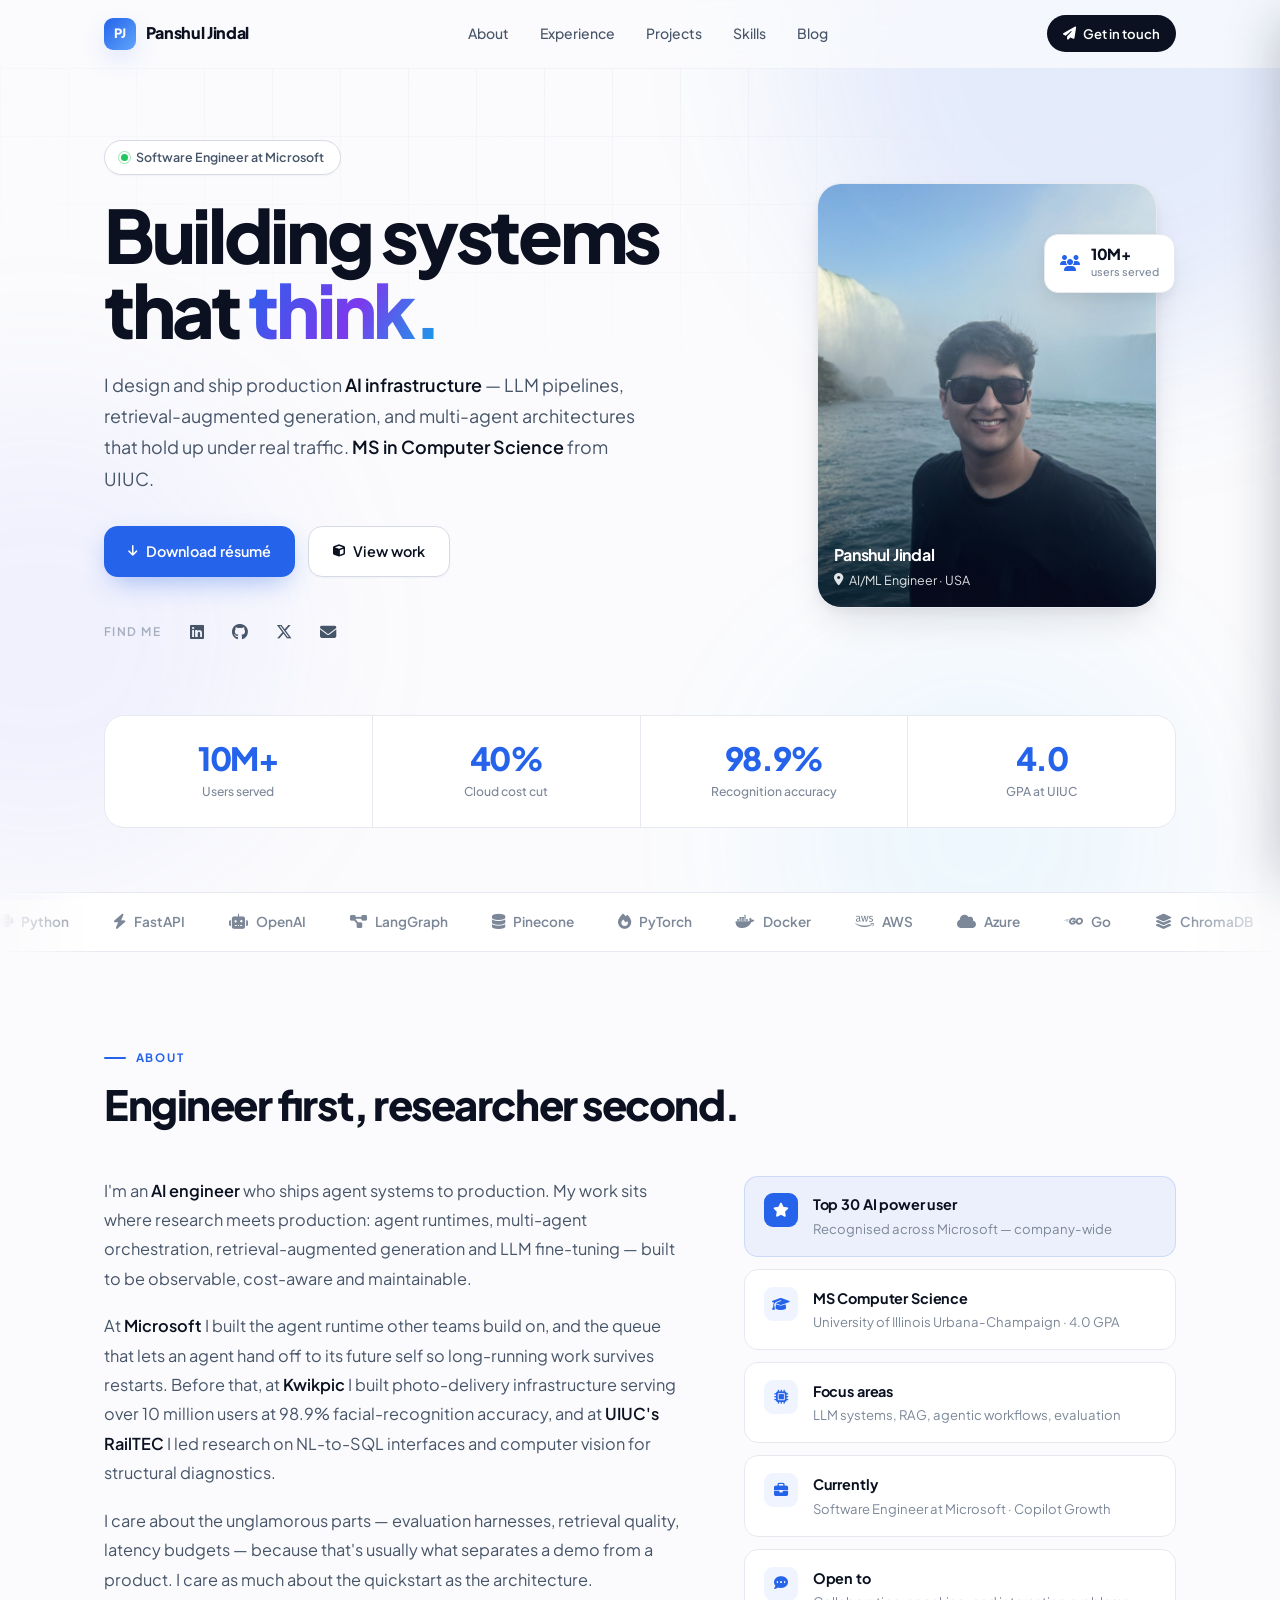
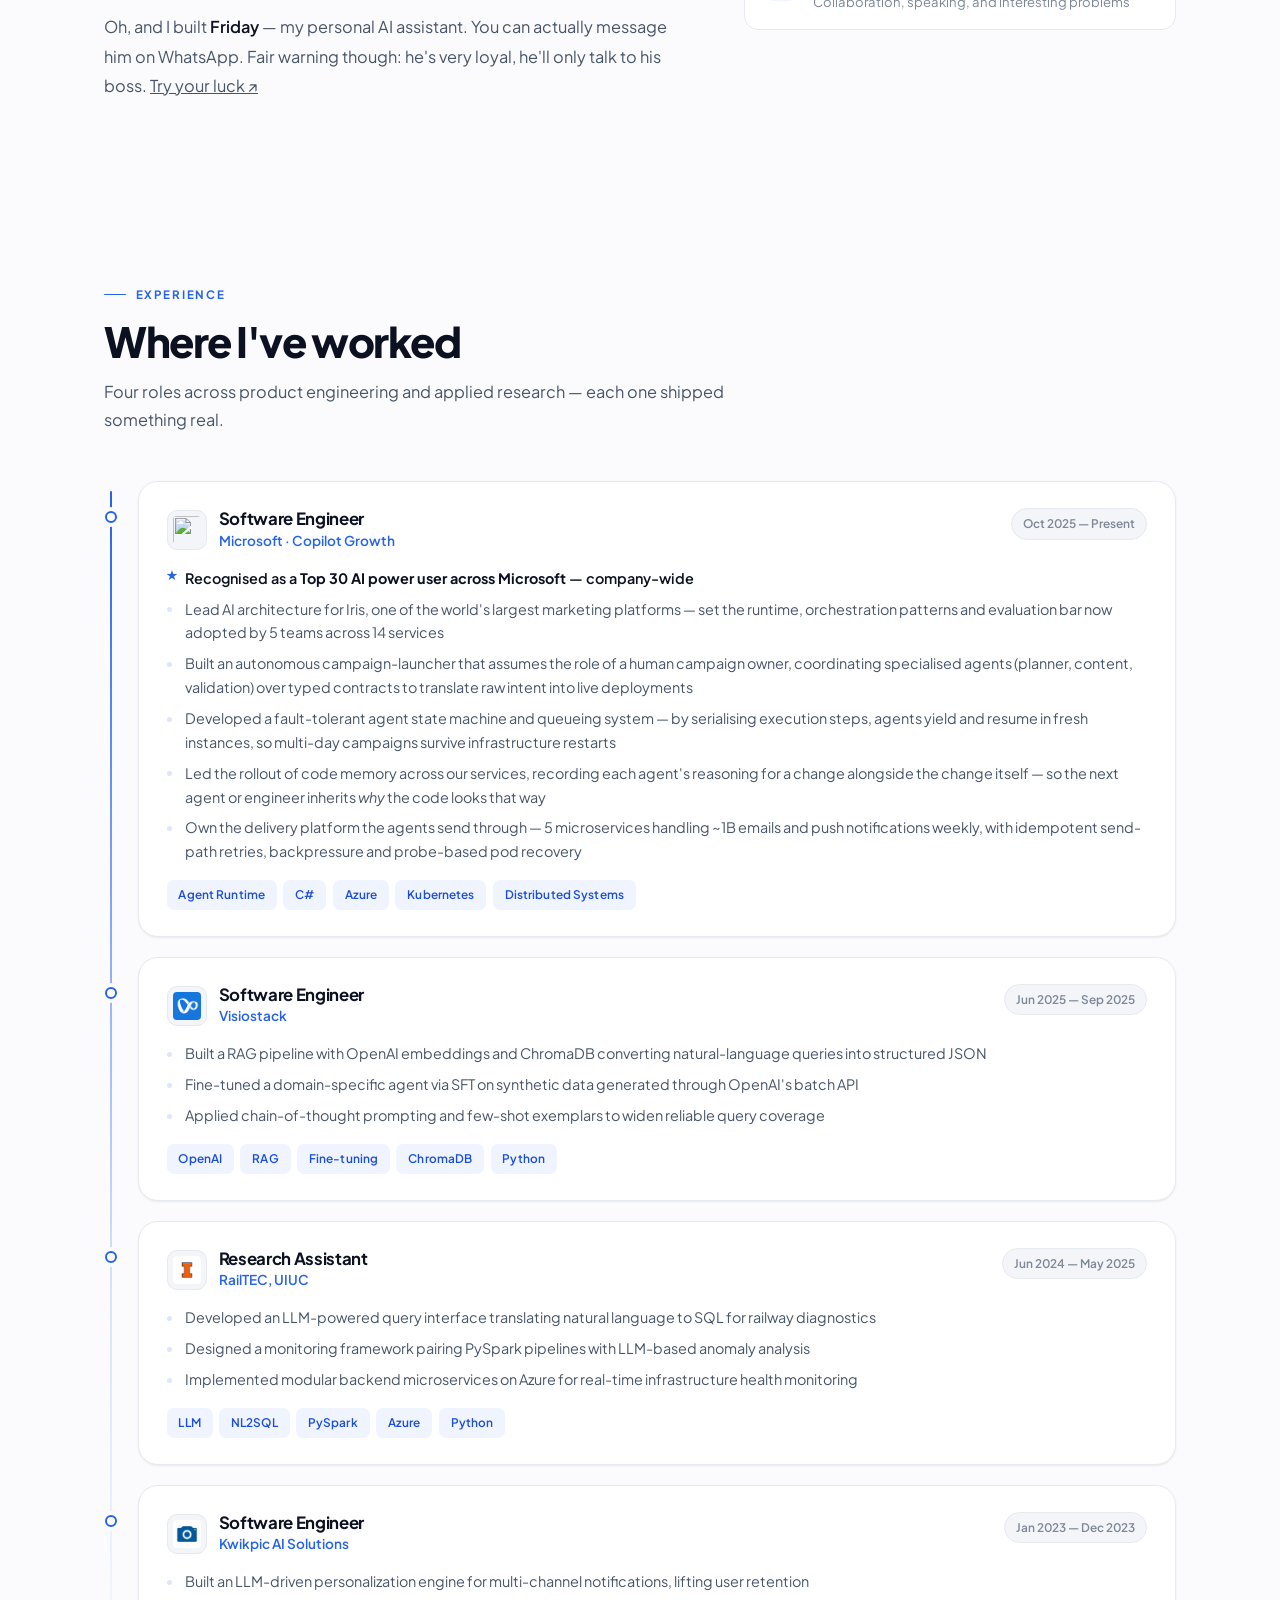
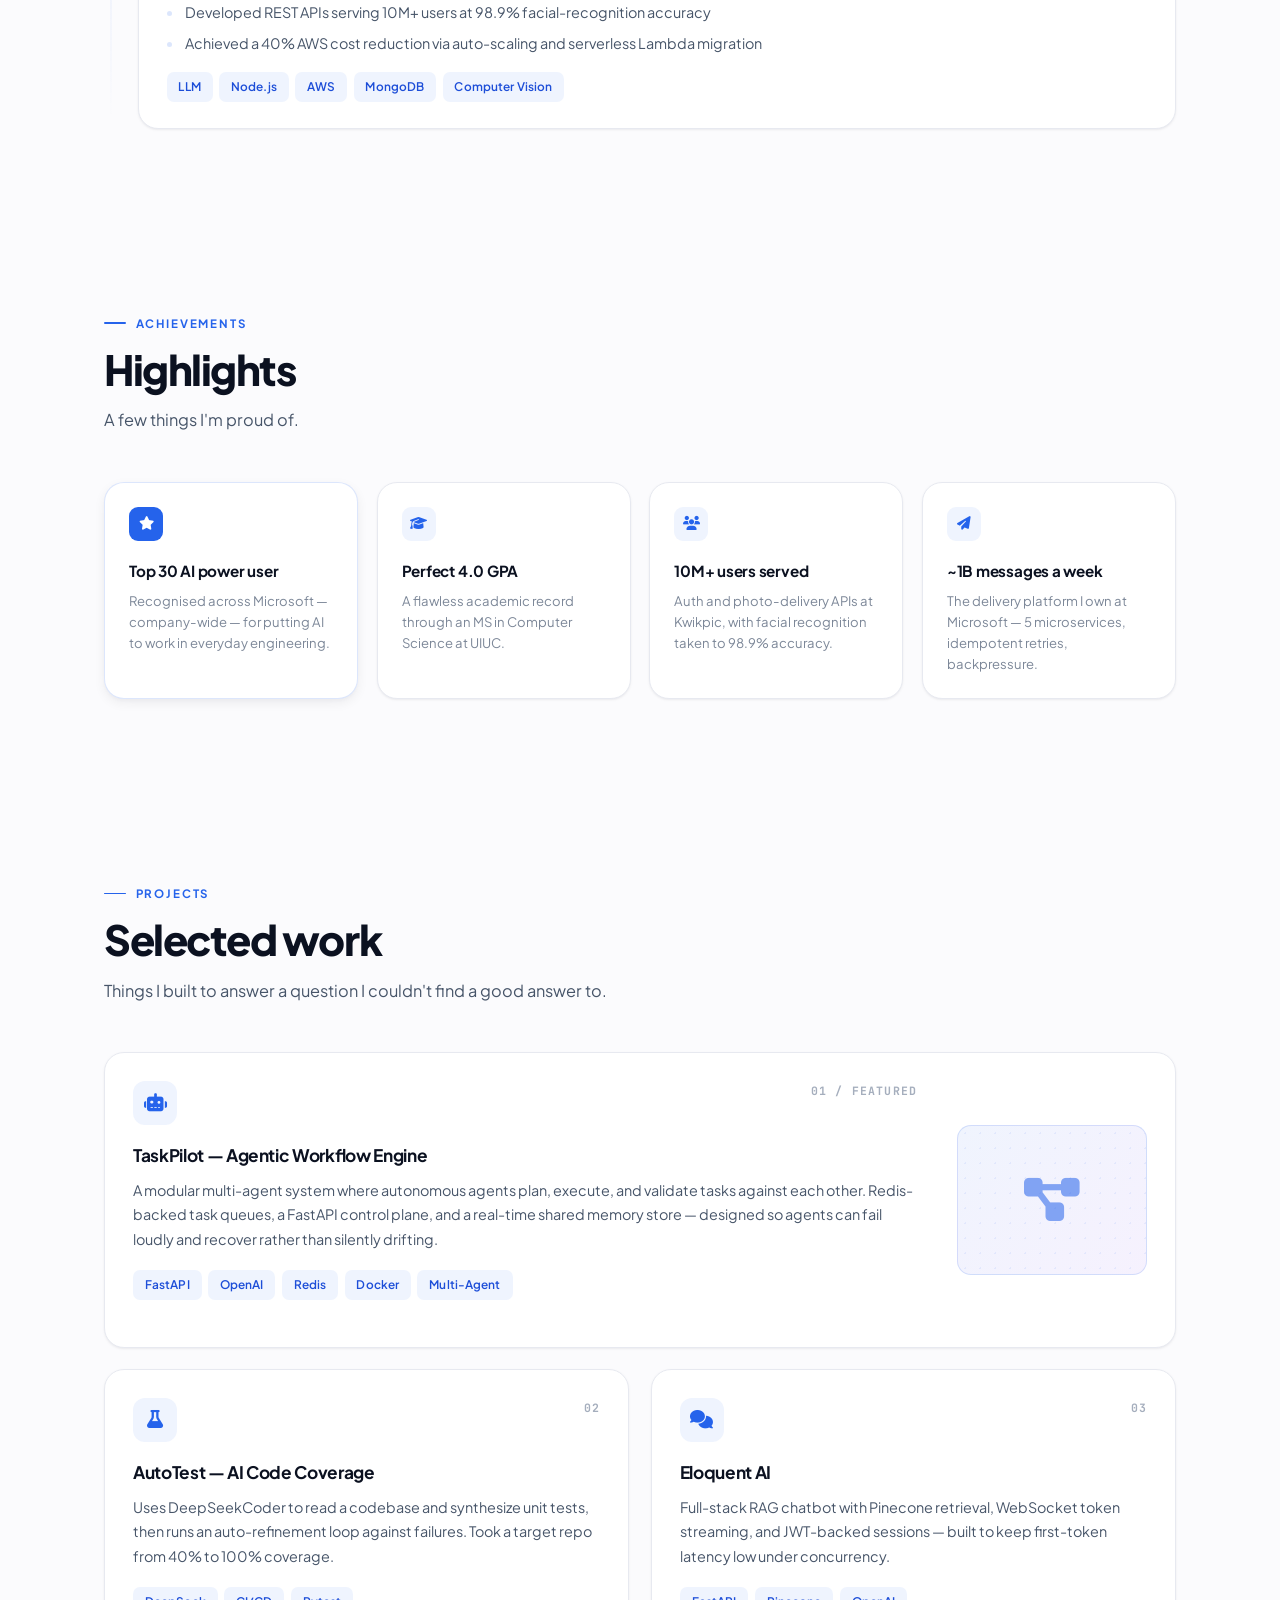
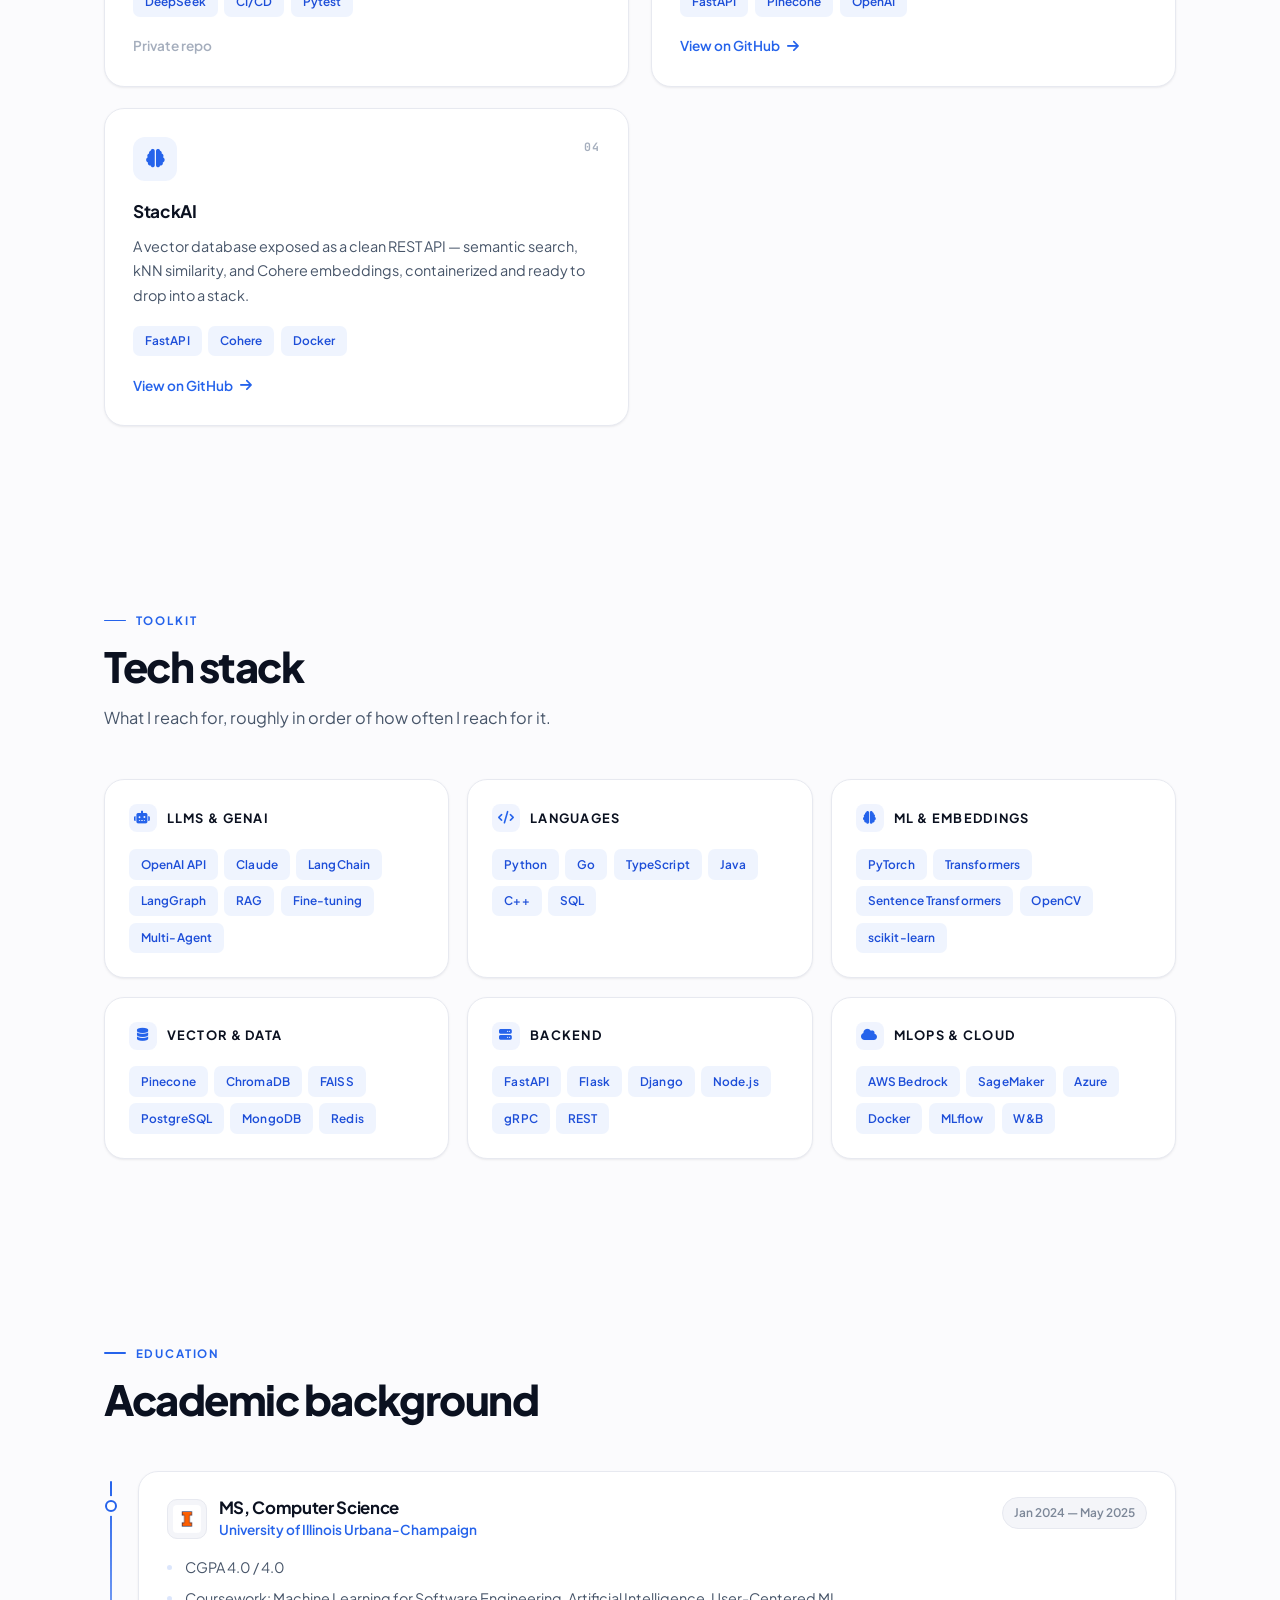
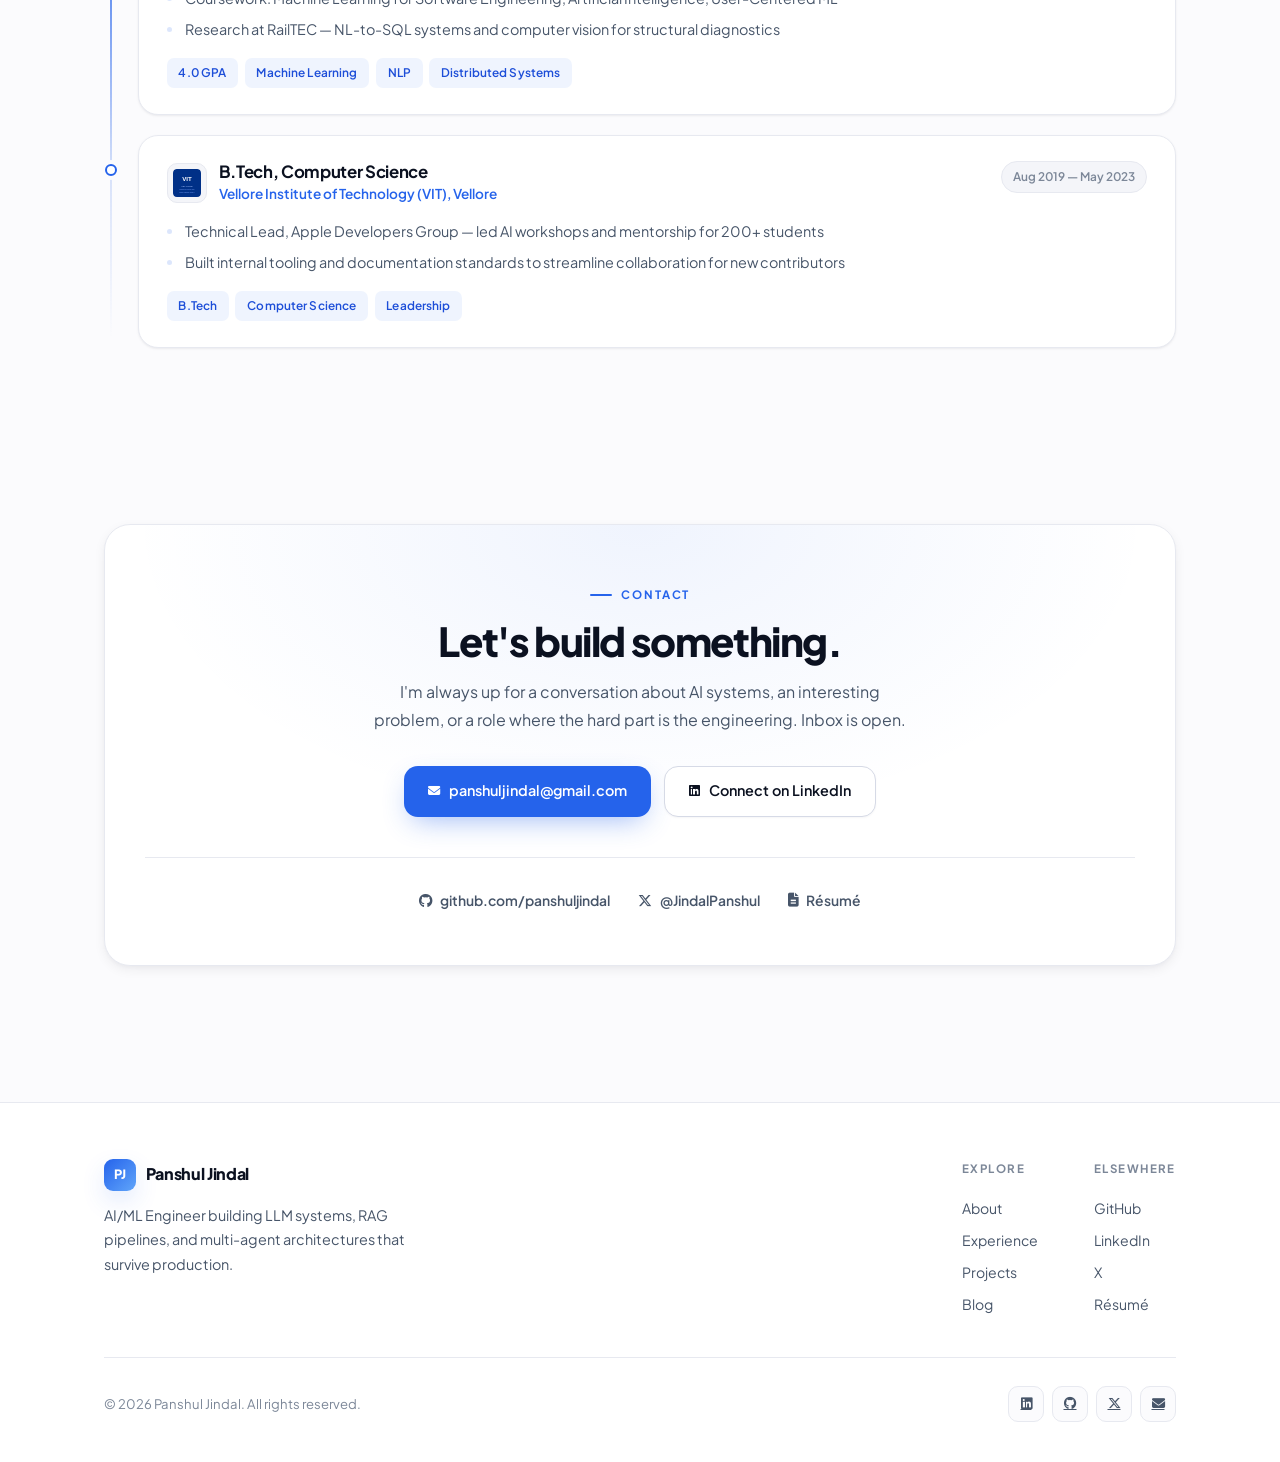
==== commit 6b5e9aed: "merge: reconcile redesign with live site, refresh Microsoft role The redesign branched from a 2026-0" ====
--- a/index.html
+++ b/index.html
@@ -43,7 +43,7 @@
     "sameAs": [
       "https://linkedin.com/in/panshul-jindal-392746199",
       "https://github.com/panshuljindal",
-      "https://twitter.com/JindalPanshul"
+      "https://x.com/JindalPanshul"
     ],
     "knowsAbout": ["Artificial Intelligence", "Machine Learning", "Large Language Models", "RAG", "Multi-Agent Systems", "Python", "FastAPI"]
   }
@@ -53,7 +53,7 @@
   <link rel="preconnect" href="https://fonts.googleapis.com" />
   <link rel="preconnect" href="https://fonts.gstatic.com" crossorigin />
   <link href="https://fonts.googleapis.com/css2?family=Plus+Jakarta+Sans:wght@400;500;600;700;800&family=JetBrains+Mono:wght@400;500&display=swap" rel="stylesheet" />
-  <link rel="stylesheet" href="https://cdnjs.cloudflare.com/ajax/libs/font-awesome/6.4.0/css/all.min.css" />
+  <link rel="stylesheet" href="https://cdnjs.cloudflare.com/ajax/libs/font-awesome/6.7.2/css/all.min.css" />
   <link rel="stylesheet" href="css/site.css" />
   <link rel="stylesheet" href="css/home.css" />
 </head>
@@ -103,15 +103,17 @@
     <nav>
       <a href="#about">About <i class="fas fa-arrow-right"></i></a>
       <a href="#experience">Experience <i class="fas fa-arrow-right"></i></a>
+      <a href="#achievements">Achievements <i class="fas fa-arrow-right"></i></a>
       <a href="#projects">Projects <i class="fas fa-arrow-right"></i></a>
       <a href="#skills">Skills <i class="fas fa-arrow-right"></i></a>
+      <a href="#education">Education <i class="fas fa-arrow-right"></i></a>
       <a href="blog.html">Blog <i class="fas fa-arrow-right"></i></a>
       <a href="#contact">Contact <i class="fas fa-arrow-right"></i></a>
     </nav>
     <div class="drawer-foot">
       <a href="https://linkedin.com/in/panshul-jindal-392746199" target="_blank" rel="noopener" aria-label="LinkedIn"><i class="fab fa-linkedin"></i></a>
       <a href="https://github.com/panshuljindal" target="_blank" rel="noopener" aria-label="GitHub"><i class="fab fa-github"></i></a>
-      <a href="https://twitter.com/JindalPanshul" target="_blank" rel="noopener" aria-label="Twitter"><i class="fab fa-twitter"></i></a>
+      <a href="https://x.com/JindalPanshul" target="_blank" rel="noopener" aria-label="X"><i class="fab fa-x-twitter"></i></a>
       <a href="mailto:panshuljindal@gmail.com" aria-label="Email"><i class="fas fa-envelope"></i></a>
     </div>
   </aside>
@@ -147,7 +149,7 @@
               <span class="label">Find me</span>
               <a href="https://linkedin.com/in/panshul-jindal-392746199" target="_blank" rel="noopener" aria-label="LinkedIn"><i class="fab fa-linkedin"></i></a>
               <a href="https://github.com/panshuljindal" target="_blank" rel="noopener" aria-label="GitHub"><i class="fab fa-github"></i></a>
-              <a href="https://twitter.com/JindalPanshul" target="_blank" rel="noopener" aria-label="Twitter"><i class="fab fa-twitter"></i></a>
+              <a href="https://x.com/JindalPanshul" target="_blank" rel="noopener" aria-label="X"><i class="fab fa-x-twitter"></i></a>
               <a href="mailto:panshuljindal@gmail.com" aria-label="Email"><i class="fas fa-envelope"></i></a>
             </div>
           </div>
@@ -221,24 +223,39 @@
         <div class="about-grid">
           <div class="about-copy reveal">
             <p>
-              I'm an <strong>AI/ML Engineer</strong> with 1.5+ years shipping AI systems that
-              actually reach users. My work sits where research meets production: multi-agent
-              architectures, retrieval-augmented generation, and LLM fine-tuning — built to be
-              observable, cost-aware, and maintainable.
+              I'm an <strong>AI engineer</strong> who ships agent systems to production.
+              My work sits where research meets production: agent runtimes, multi-agent
+              orchestration, retrieval-augmented generation and LLM fine-tuning — built to be
+              observable, cost-aware and maintainable.
             </p>
             <p>
-              At <strong>Kwikpic</strong> I built photo-delivery infrastructure serving over
-              10 million users at 98.9% facial-recognition accuracy, and cut AWS spend by 40%
-              through serverless migration. At <strong>UIUC's RailTEC</strong> I led research on
-              NL-to-SQL interfaces and computer vision for structural diagnostics.
+              At <strong>Microsoft</strong> I built the agent runtime other teams build on, and
+              the queue that lets an agent hand off to its future self so long-running work
+              survives restarts. Before that, at <strong>Kwikpic</strong> I built photo-delivery
+              infrastructure serving over 10 million users at 98.9% facial-recognition accuracy,
+              and at <strong>UIUC's RailTEC</strong> I led research on NL-to-SQL interfaces and
+              computer vision for structural diagnostics.
             </p>
             <p>
               I care about the unglamorous parts — evaluation harnesses, retrieval quality,
               latency budgets — because that's usually what separates a demo from a product.
+              I care as much about the quickstart as the architecture.
+            </p>
+            <p>
+              Oh, and I built <strong>Friday</strong> — my personal AI assistant. You can
+              actually message him on WhatsApp. Fair warning though: he's very loyal, he'll only
+              talk to his boss. <a href="https://wa.me/15512410325" target="_blank" rel="noopener" data-track="about:friday-whatsapp">Try your luck ↗</a>
             </p>
           </div>
 
           <div class="facts" data-stagger="90">
+            <div class="fact reveal fact-star">
+              <span class="fact-icon"><i class="fas fa-star"></i></span>
+              <div>
+                <h4>Top 30 AI power user</h4>
+                <p>Recognised across Microsoft — company-wide</p>
+              </div>
+            </div>
             <div class="fact reveal">
               <span class="fact-icon"><i class="fas fa-graduation-cap"></i></span>
               <div>
@@ -257,7 +274,7 @@
               <span class="fact-icon"><i class="fas fa-briefcase"></i></span>
               <div>
                 <h4>Currently</h4>
-                <p>Software Engineer at Microsoft</p>
+                <p>Software Engineer at Microsoft · Copilot Growth</p>
               </div>
             </div>
             <div class="fact reveal">
@@ -289,17 +306,21 @@
                   <img class="job-logo" src="https://img.icons8.com/color/96/microsoft.png" alt="" width="40" height="40" loading="lazy" />
                   <div>
                     <h3>Software Engineer</h3>
-                    <div class="org">Microsoft</div>
+                    <div class="org">Microsoft · Copilot Growth</div>
                   </div>
                 </div>
                 <span class="job-when">Oct 2025 — Present</span>
               </div>
               <ul>
-                <li>Building AI-powered developer tooling and cloud infrastructure</li>
-                <li>Working on distributed systems operating at global scale</li>
+                <li class="star">Recognised as a <strong>Top 30 AI power user across Microsoft</strong> — company-wide</li>
+                <li>Lead AI architecture for Iris, one of the world's largest marketing platforms — set the runtime, orchestration patterns and evaluation bar now adopted by 5 teams across 14 services</li>
+                <li>Built an autonomous campaign-launcher that assumes the role of a human campaign owner, coordinating specialised agents (planner, content, validation) over typed contracts to translate raw intent into live deployments</li>
+                <li>Developed a fault-tolerant agent state machine and queueing system — by serialising execution steps, agents yield and resume in fresh instances, so multi-day campaigns survive infrastructure restarts</li>
+                <li>Led the rollout of code memory across our services, recording each agent's reasoning for a change alongside the change itself — so the next agent or engineer inherits <em>why</em> the code looks that way</li>
+                <li>Own the delivery platform the agents send through — 5 microservices handling ~1B emails and push notifications weekly, with idempotent send-path retries, backpressure and probe-based pod recovery</li>
               </ul>
               <div class="tags">
-                <span class="tag">Azure</span><span class="tag">Python</span><span class="tag">Distributed Systems</span>
+                <span class="tag">Agent Runtime</span><span class="tag">C#</span><span class="tag">Azure</span><span class="tag">Kubernetes</span><span class="tag">Distributed Systems</span>
               </div>
             </div>
           </article>
@@ -314,7 +335,7 @@
                     <div class="org">Visiostack</div>
                   </div>
                 </div>
-                <span class="job-when">Jun 2025 — Present</span>
+                <span class="job-when">Jun 2025 — Sep 2025</span>
               </div>
               <ul>
                 <li>Built a RAG pipeline with OpenAI embeddings and ChromaDB converting natural-language queries into structured JSON</li>
@@ -376,6 +397,40 @@
       </div>
     </section>
 
+    <!-- =============================================== Achievements -->
+    <section class="section" id="achievements">
+      <div class="shell">
+        <div class="section-head reveal">
+          <span class="eyebrow">Achievements</span>
+          <h2>Highlights</h2>
+          <p>A few things I'm proud of.</p>
+        </div>
+
+        <div class="achv-grid" data-stagger="80">
+          <div class="achv card reveal achv-lead">
+            <span class="achv-icon"><i class="fas fa-star"></i></span>
+            <h4>Top 30 AI power user</h4>
+            <p>Recognised across Microsoft — company-wide — for putting AI to work in everyday engineering.</p>
+          </div>
+          <div class="achv card reveal">
+            <span class="achv-icon"><i class="fas fa-graduation-cap"></i></span>
+            <h4>Perfect 4.0 GPA</h4>
+            <p>A flawless academic record through an MS in Computer Science at UIUC.</p>
+          </div>
+          <div class="achv card reveal">
+            <span class="achv-icon"><i class="fas fa-users"></i></span>
+            <h4>10M+ users served</h4>
+            <p>Auth and photo-delivery APIs at Kwikpic, with facial recognition taken to 98.9% accuracy.</p>
+          </div>
+          <div class="achv card reveal">
+            <span class="achv-icon"><i class="fas fa-paper-plane"></i></span>
+            <h4>~1B messages a week</h4>
+            <p>The delivery platform I own at Microsoft — 5 microservices, idempotent retries, backpressure.</p>
+          </div>
+        </div>
+      </div>
+    </section>
+
     <!-- =================================================== Projects -->
     <section class="section" id="projects">
       <div class="shell">
@@ -509,6 +564,63 @@
               <span class="tag">AWS Bedrock</span><span class="tag">SageMaker</span><span class="tag">Azure</span><span class="tag">Docker</span><span class="tag">MLflow</span><span class="tag">W&amp;B</span>
             </div>
           </div>
+        </div>
+      </div>
+    </section>
+
+    <!-- ================================================== Education -->
+    <section class="section" id="education">
+      <div class="shell">
+        <div class="section-head reveal">
+          <span class="eyebrow">Education</span>
+          <h2>Academic background</h2>
+        </div>
+
+        <div class="timeline" data-stagger="110">
+          <article class="job reveal">
+            <div class="job-card card">
+              <div class="job-top">
+                <div class="job-id">
+                  <img class="job-logo" src="images/uiuc-logo.png" alt="" width="40" height="40" loading="lazy" />
+                  <div>
+                    <h3>MS, Computer Science</h3>
+                    <div class="org">University of Illinois Urbana-Champaign</div>
+                  </div>
+                </div>
+                <span class="job-when">Jan 2024 — May 2025</span>
+              </div>
+              <ul>
+                <li>CGPA 4.0 / 4.0</li>
+                <li>Coursework: Machine Learning for Software Engineering, Artificial Intelligence, User-Centered ML</li>
+                <li>Research at RailTEC — NL-to-SQL systems and computer vision for structural diagnostics</li>
+              </ul>
+              <div class="tags">
+                <span class="tag">4.0 GPA</span><span class="tag">Machine Learning</span><span class="tag">NLP</span><span class="tag">Distributed Systems</span>
+              </div>
+            </div>
+          </article>
+
+          <article class="job reveal">
+            <div class="job-card card">
+              <div class="job-top">
+                <div class="job-id">
+                  <img class="job-logo" src="images/vit-logo.svg" alt="" width="40" height="40" loading="lazy" />
+                  <div>
+                    <h3>B.Tech, Computer Science</h3>
+                    <div class="org">Vellore Institute of Technology (VIT), Vellore</div>
+                  </div>
+                </div>
+                <span class="job-when">Aug 2019 — May 2023</span>
+              </div>
+              <ul>
+                <li>Technical Lead, Apple Developers Group — led AI workshops and mentorship for 200+ students</li>
+                <li>Built internal tooling and documentation standards to streamline collaboration for new contributors</li>
+              </ul>
+              <div class="tags">
+                <span class="tag">B.Tech</span><span class="tag">Computer Science</span><span class="tag">Leadership</span>
+              </div>
+            </div>
+          </article>
         </div>
       </div>
     </section>
@@ -533,7 +645,7 @@
           </div>
           <div class="contact-links">
             <a href="https://github.com/panshuljindal" target="_blank" rel="noopener"><i class="fab fa-github"></i> github.com/panshuljindal</a>
-            <a href="https://twitter.com/JindalPanshul" target="_blank" rel="noopener"><i class="fab fa-twitter"></i> @JindalPanshul</a>
+            <a href="https://x.com/JindalPanshul" target="_blank" rel="noopener"><i class="fab fa-x-twitter"></i> @JindalPanshul</a>
             <a href="Resume.pdf" target="_blank" rel="noopener"><i class="fas fa-file-lines"></i> Résumé</a>
           </div>
         </div>
@@ -561,7 +673,7 @@
             <h5>Elsewhere</h5>
             <a href="https://github.com/panshuljindal" target="_blank" rel="noopener">GitHub</a>
             <a href="https://linkedin.com/in/panshul-jindal-392746199" target="_blank" rel="noopener">LinkedIn</a>
-            <a href="https://twitter.com/JindalPanshul" target="_blank" rel="noopener">Twitter</a>
+            <a href="https://x.com/JindalPanshul" target="_blank" rel="noopener">X</a>
             <a href="Resume.pdf" target="_blank" rel="noopener">Résumé</a>
           </div>
         </div>
@@ -571,7 +683,7 @@
         <div class="footer-social">
           <a href="https://linkedin.com/in/panshul-jindal-392746199" target="_blank" rel="noopener" aria-label="LinkedIn"><i class="fab fa-linkedin"></i></a>
           <a href="https://github.com/panshuljindal" target="_blank" rel="noopener" aria-label="GitHub"><i class="fab fa-github"></i></a>
-          <a href="https://twitter.com/JindalPanshul" target="_blank" rel="noopener" aria-label="Twitter"><i class="fab fa-twitter"></i></a>
+          <a href="https://x.com/JindalPanshul" target="_blank" rel="noopener" aria-label="X"><i class="fab fa-x-twitter"></i></a>
           <a href="mailto:panshuljindal@gmail.com" aria-label="Email"><i class="fas fa-envelope"></i></a>
         </div>
       </div>
--- a/css/home.css
+++ b/css/home.css
@@ -239,6 +239,31 @@
 }
 
 /* --------------------------------------------------------------------------
+   Achievements
+   -------------------------------------------------------------------------- */
+.achv-grid { display: grid; grid-template-columns: repeat(4, 1fr); gap: 1.15rem; }
+.achv { padding: 1.5rem; }
+.achv-icon {
+  width: 34px; height: 34px; border-radius: 9px; display: grid; place-items: center;
+  background: var(--accent-tint); color: var(--accent); font-size: .85rem;
+  margin-bottom: 1.05rem;
+}
+.achv h4 { font-size: .95rem; font-weight: 700; letter-spacing: -.015em; margin-bottom: .45rem; }
+.achv p { font-size: .82rem; color: var(--ink-3); line-height: 1.6; }
+.achv-lead { border-color: var(--accent-line); box-shadow: var(--sh-md); }
+.achv-lead .achv-icon { background: var(--accent); color: #fff; }
+
+/* Starred line items — the ones worth reading first */
+.job li.star { color: var(--ink); font-weight: 600; }
+.job li.star::before {
+  content: '★'; background: none; border-radius: 0;
+  width: auto; height: auto; left: -.05em; top: .1em;
+  color: var(--accent); font-size: .82rem; line-height: 1;
+}
+.fact-star { border-color: var(--accent-line); background: var(--accent-tint); }
+.fact-star .fact-icon { background: var(--accent); color: #fff; }
+
+/* --------------------------------------------------------------------------
    Contact
    -------------------------------------------------------------------------- */
 .contact-panel {
@@ -274,6 +299,7 @@
   .stat-chip { right: -14px; }
   .about-grid { grid-template-columns: 1fr; gap: 2.25rem; }
   .skills { grid-template-columns: repeat(2, 1fr); }
+  .achv-grid { grid-template-columns: repeat(2, 1fr); }
   .featured-body { grid-template-columns: 1fr; gap: 1.75rem; }
   .featured-visual { width: 100%; height: 130px; }
 }
@@ -282,6 +308,7 @@
   .stats { grid-template-columns: repeat(2, 1fr); }
   .projects { grid-template-columns: 1fr; }
   .skills { grid-template-columns: 1fr; }
+  .achv-grid { grid-template-columns: 1fr; }
   .contact-panel { padding: 2.5rem 1.5rem; }
   .contact-links { gap: 1.15rem; }
   .job-card { padding: 1.35rem 1.25rem; }
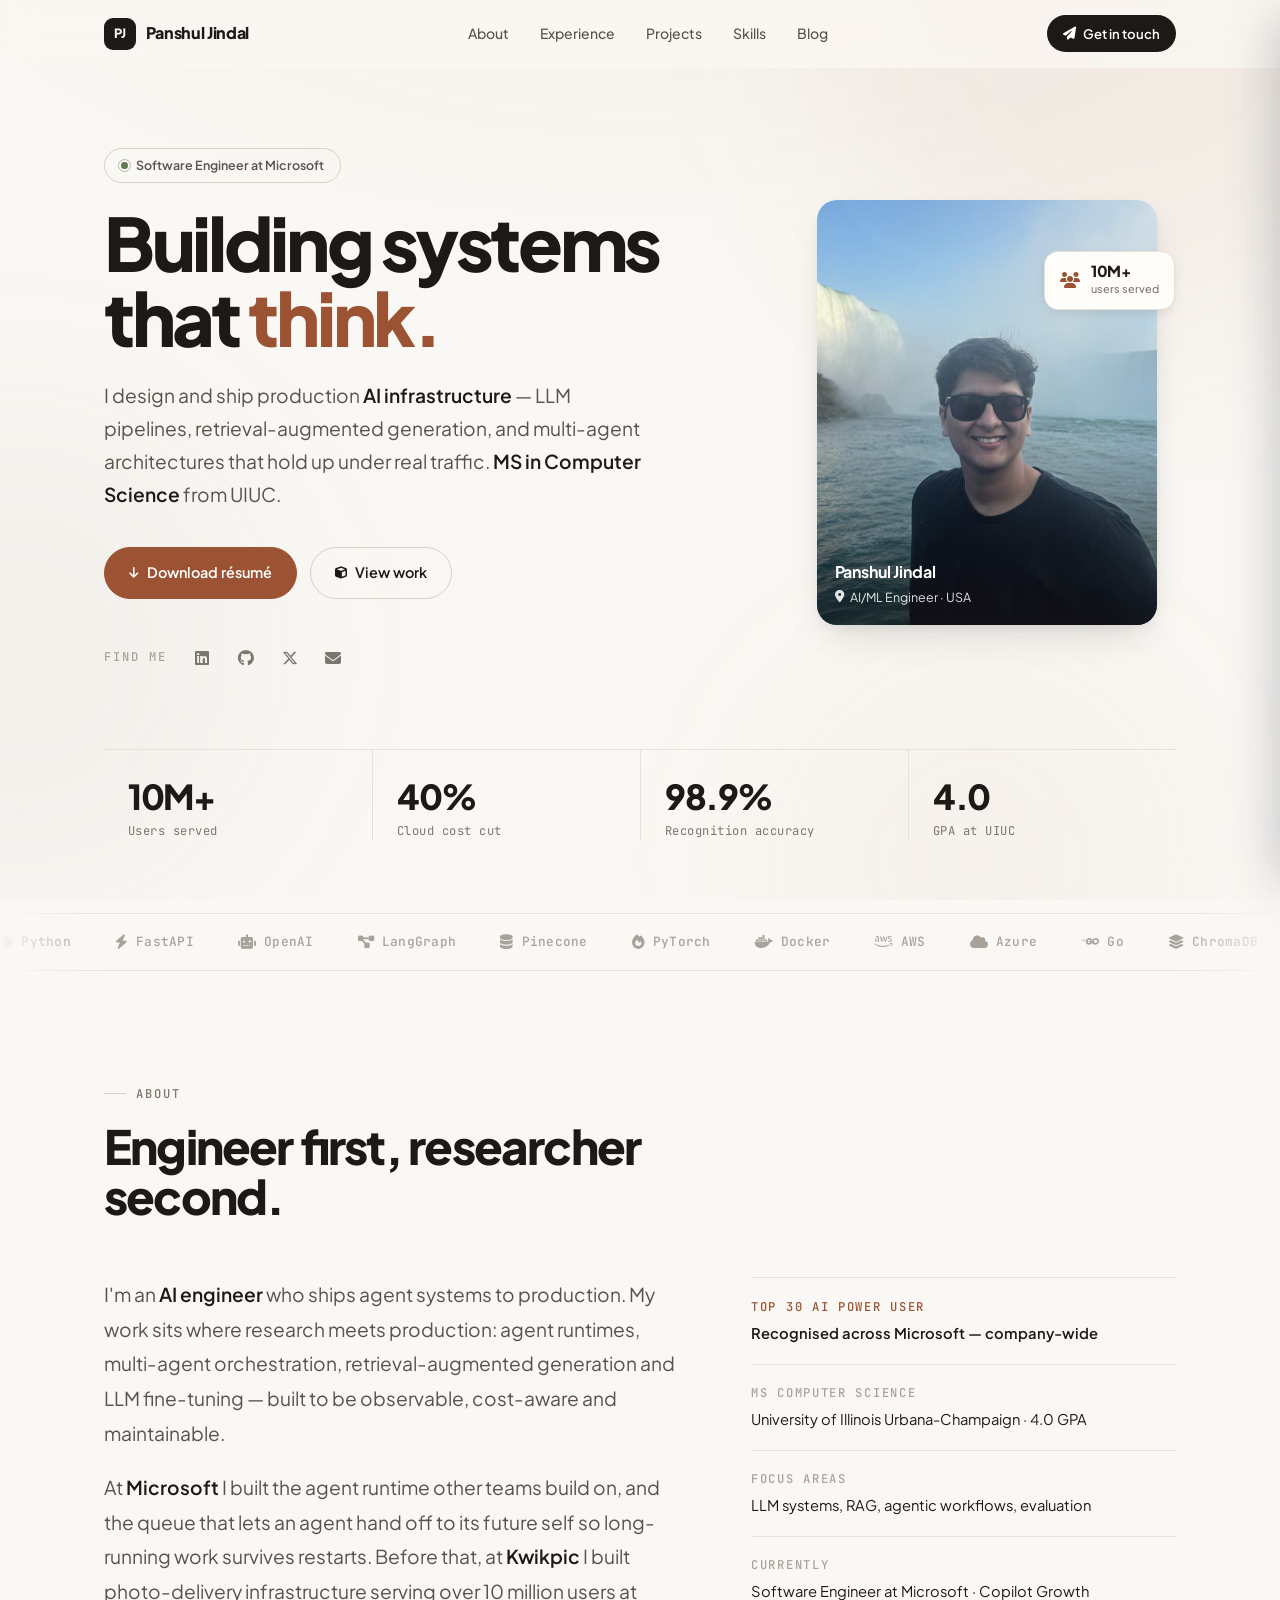
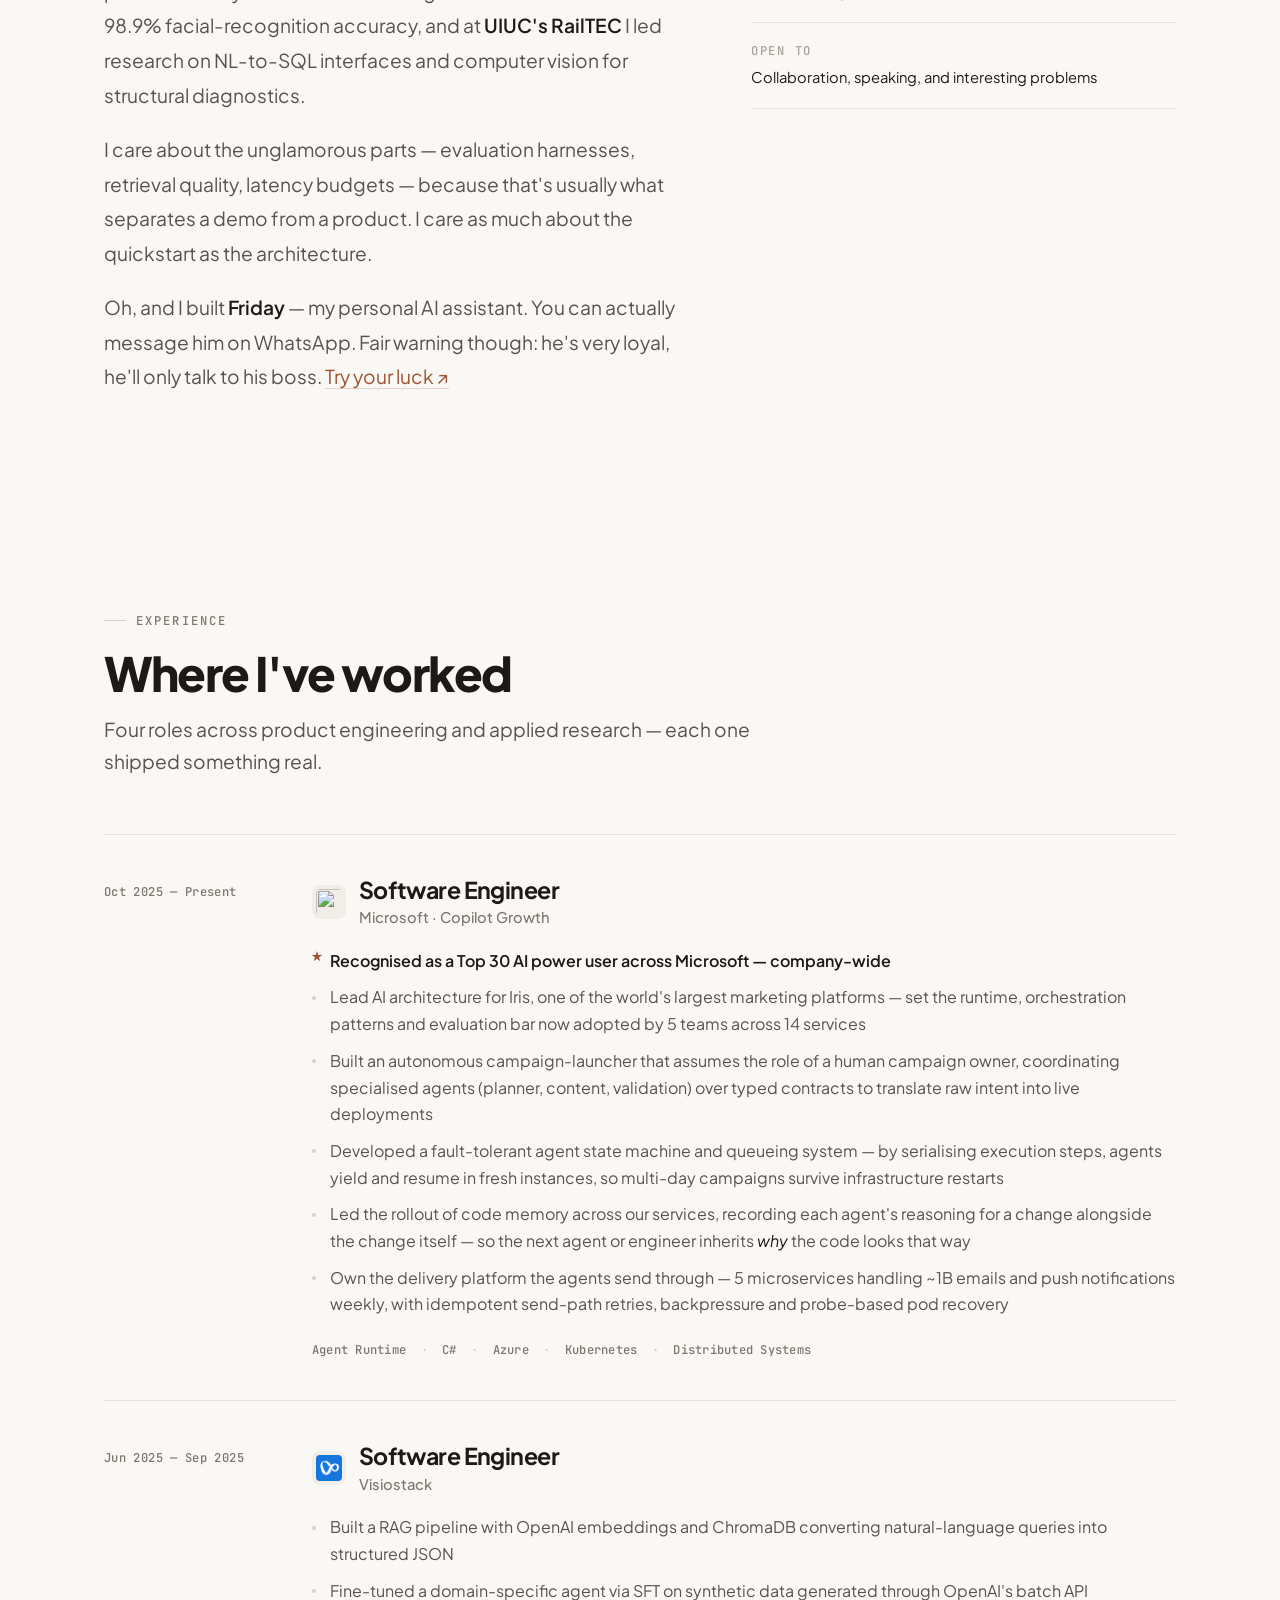
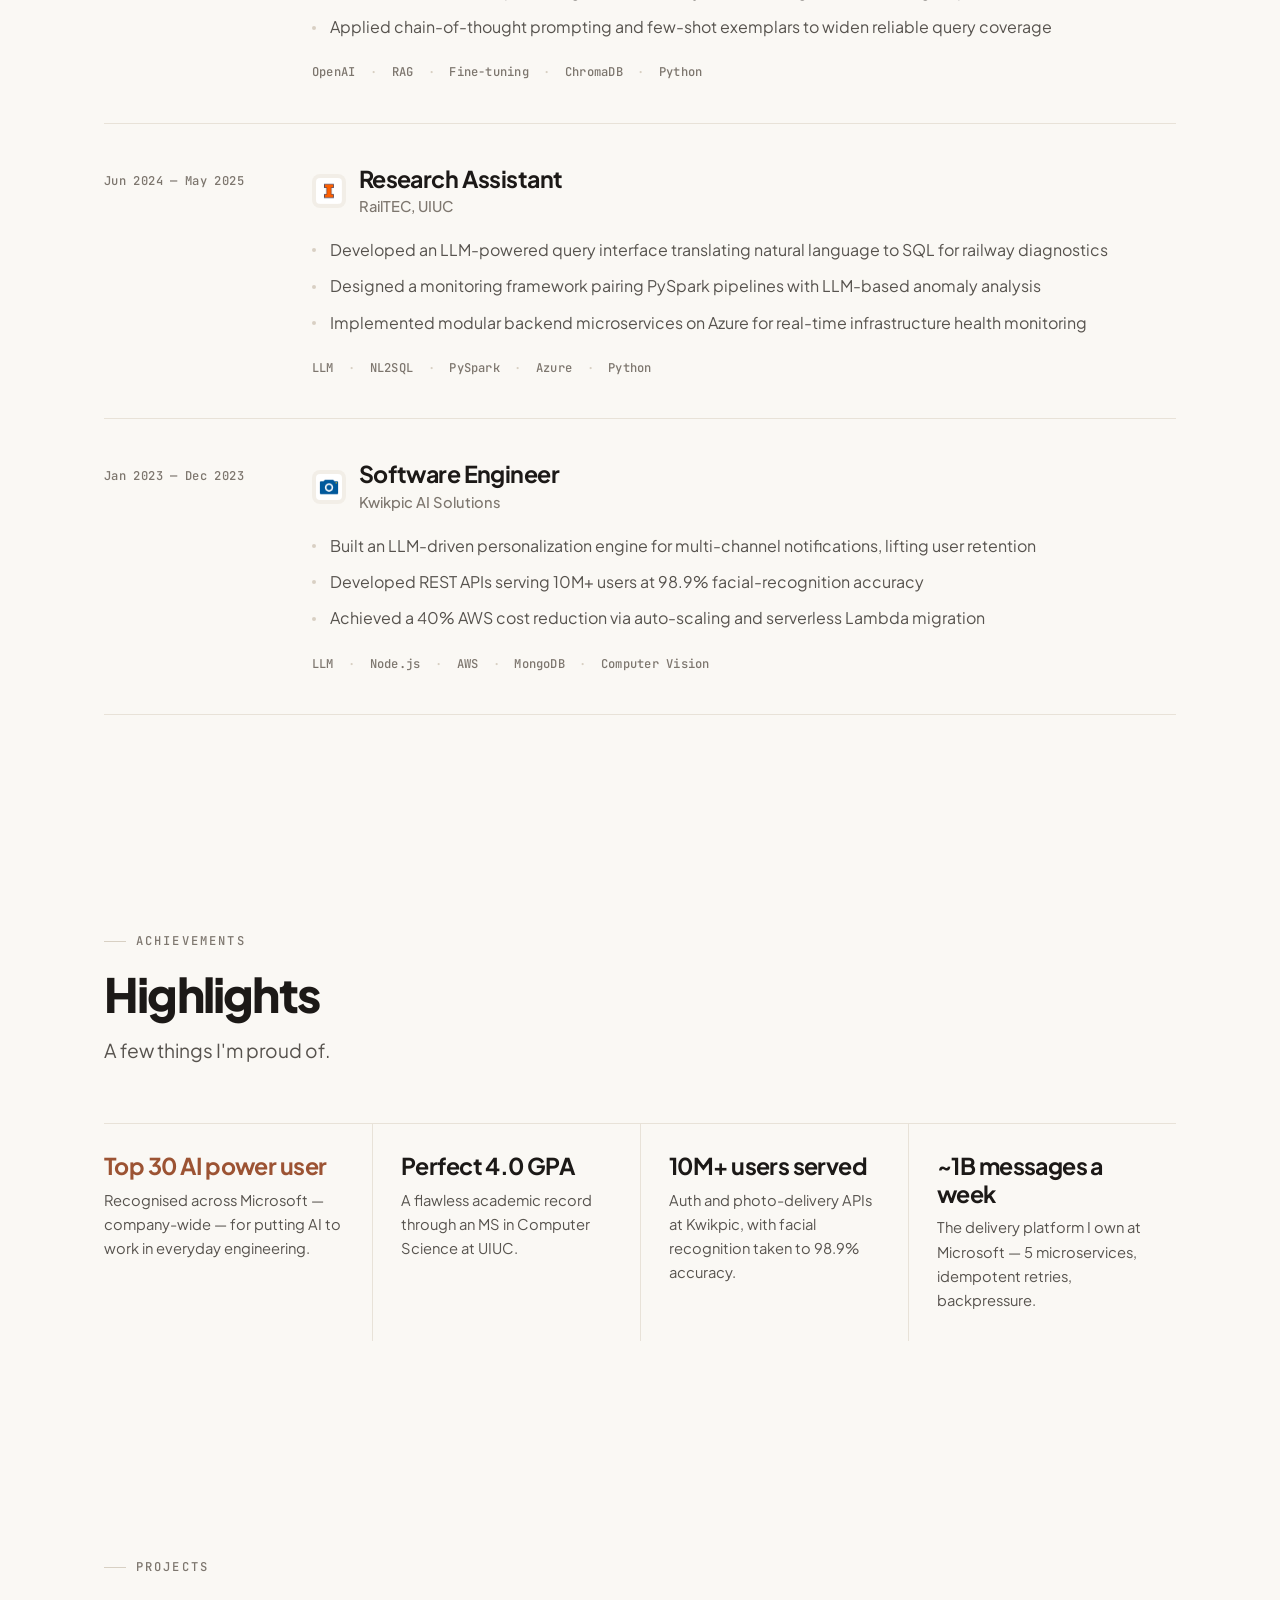
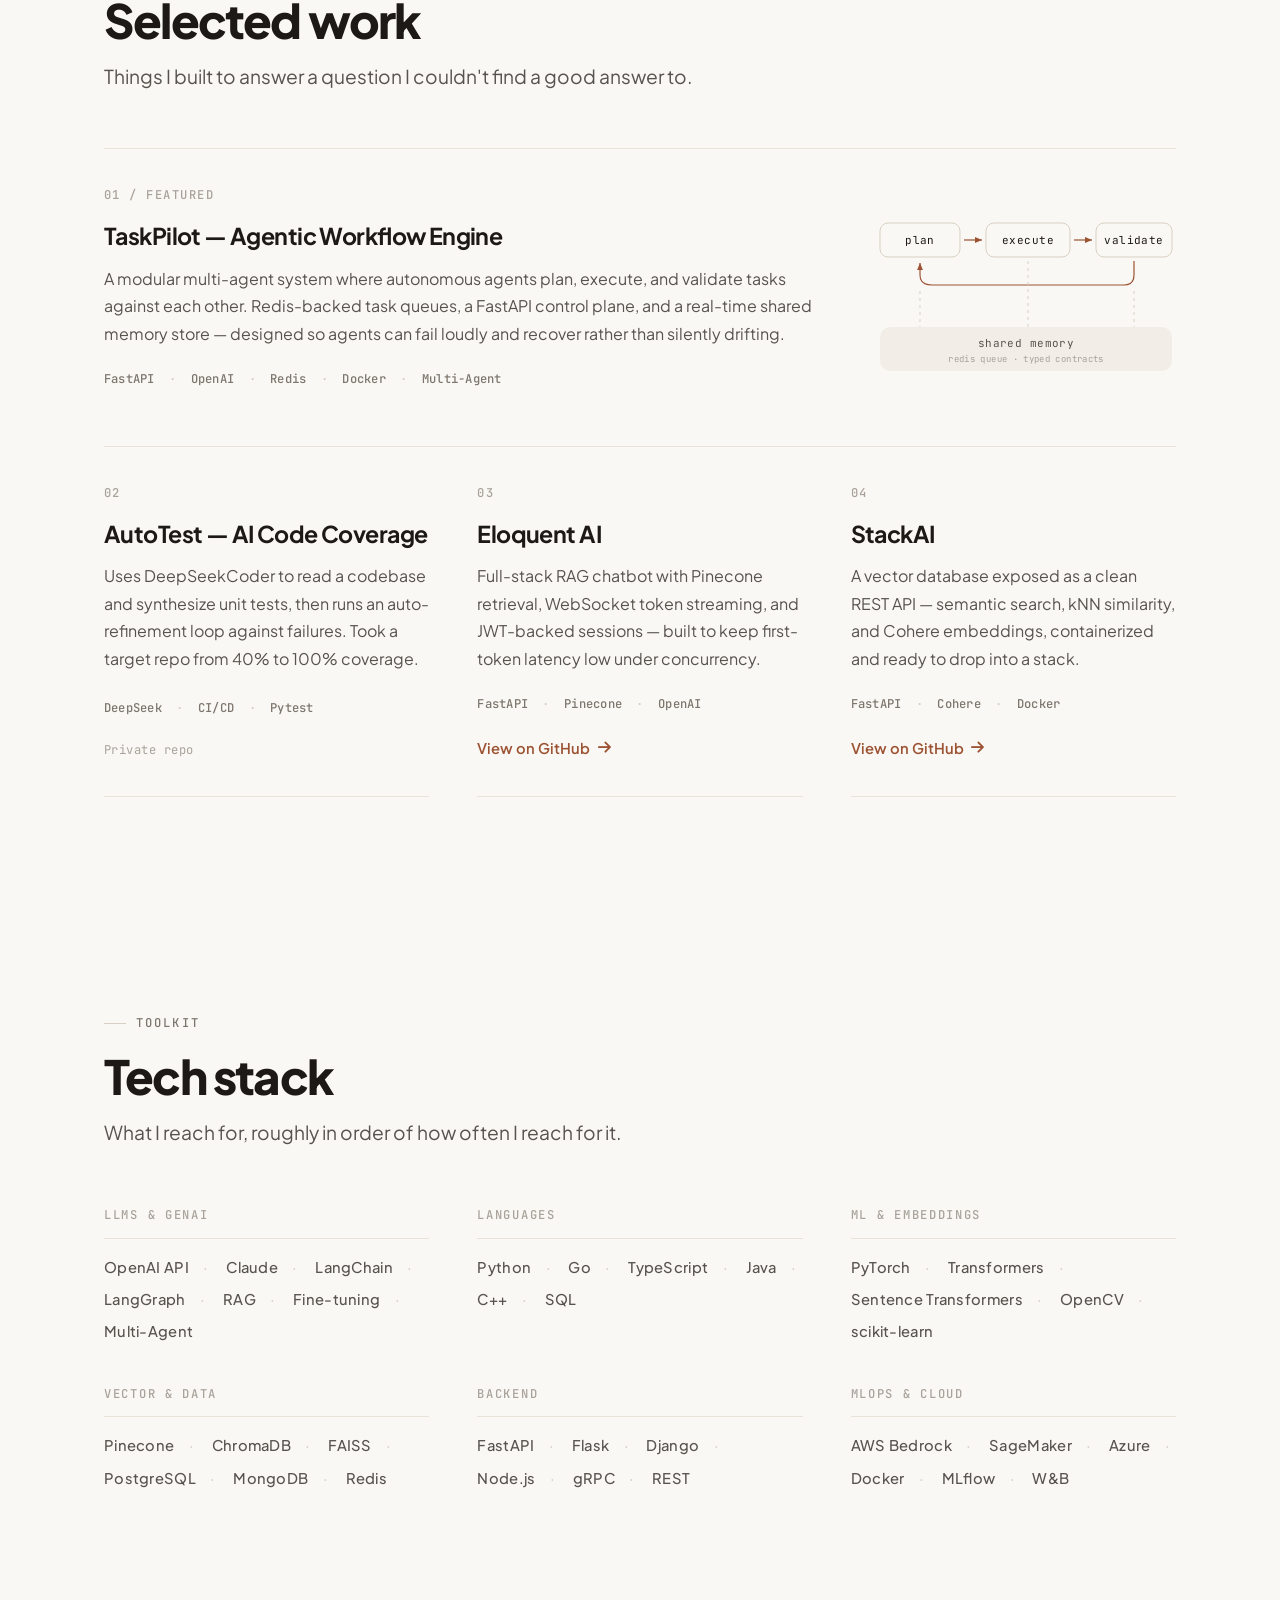
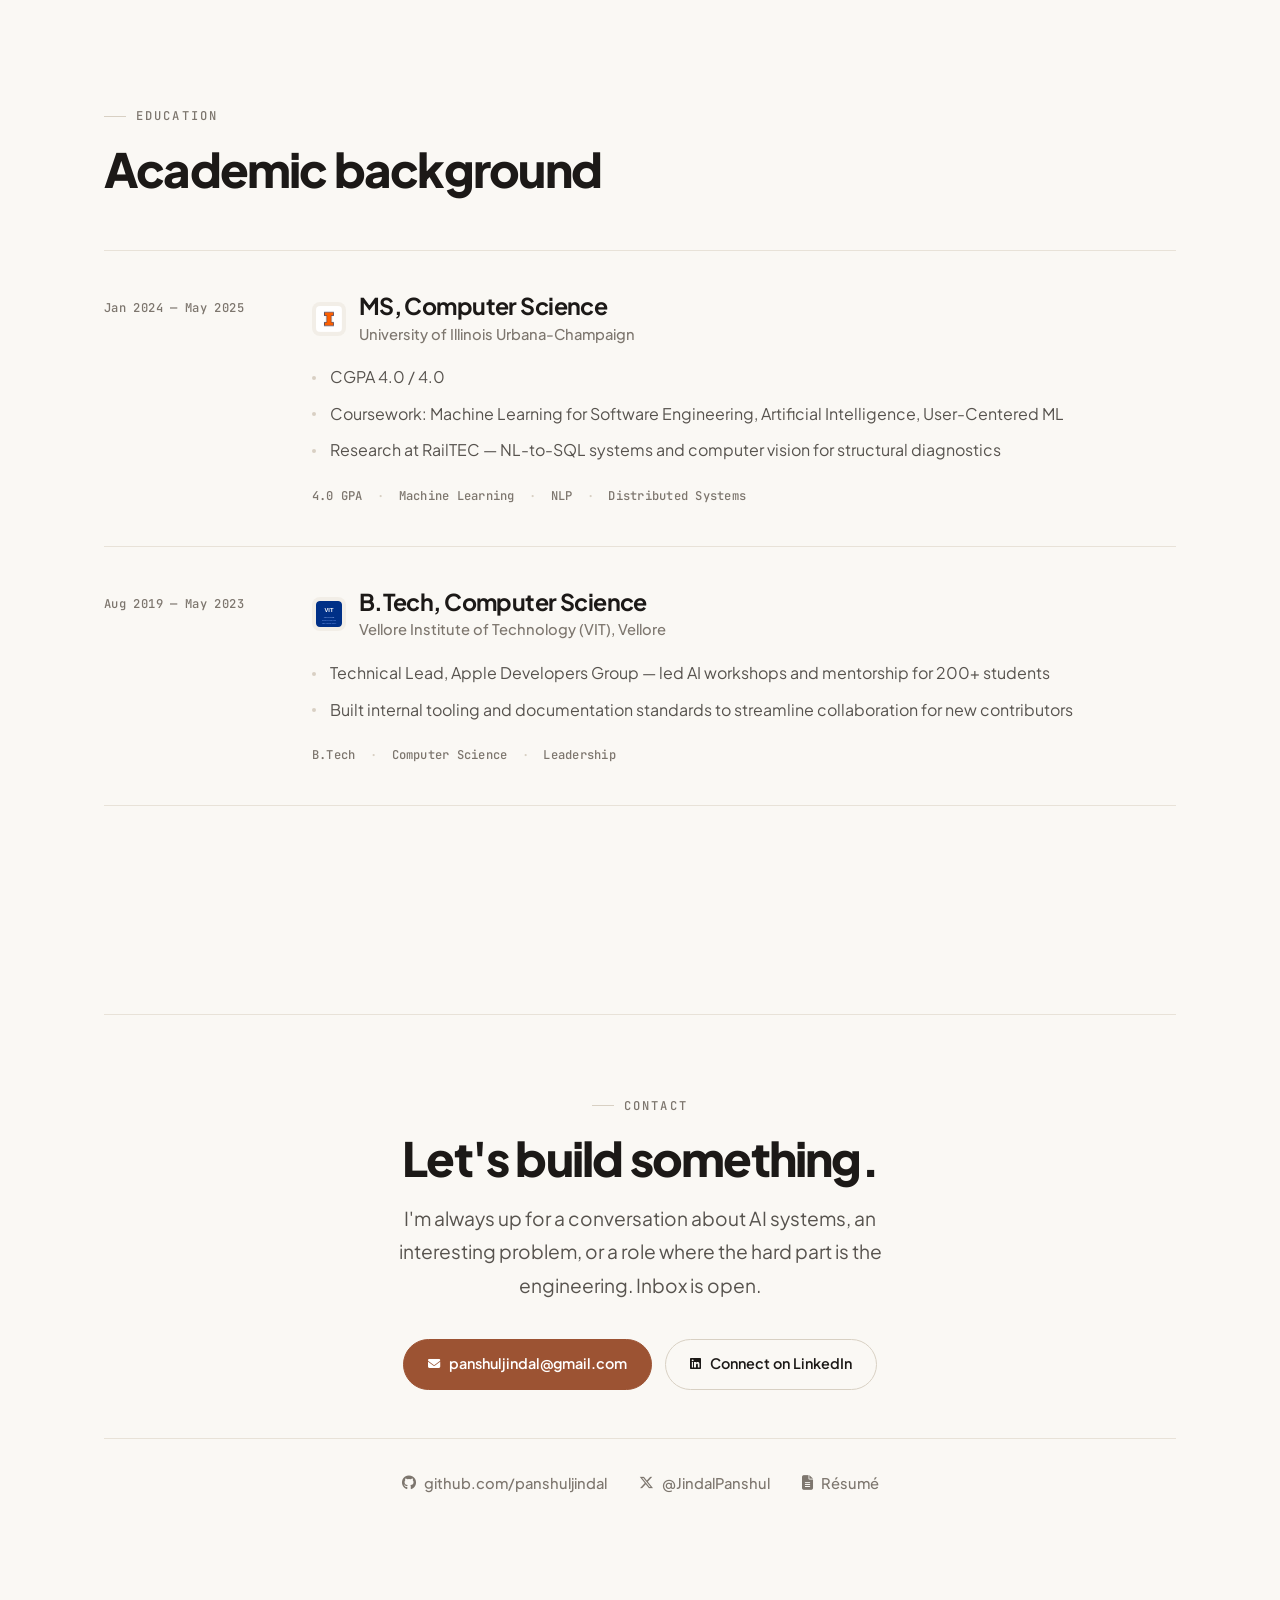
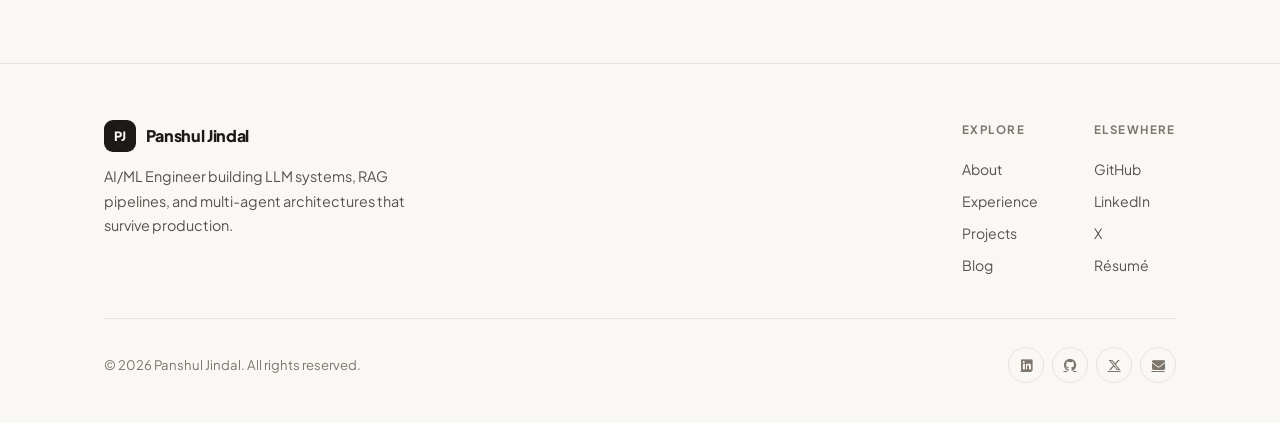
==== commit 539bd05f: "Redesign site around a warm editorial system; add analytics dashboard Replaces the blue "card soup" " ====
--- a/index.html
+++ b/index.html
@@ -250,35 +250,30 @@
 
           <div class="facts" data-stagger="90">
             <div class="fact reveal fact-star">
-              <span class="fact-icon"><i class="fas fa-star"></i></span>
               <div>
                 <h4>Top 30 AI power user</h4>
                 <p>Recognised across Microsoft — company-wide</p>
               </div>
             </div>
             <div class="fact reveal">
-              <span class="fact-icon"><i class="fas fa-graduation-cap"></i></span>
               <div>
                 <h4>MS Computer Science</h4>
                 <p>University of Illinois Urbana-Champaign · 4.0 GPA</p>
               </div>
             </div>
             <div class="fact reveal">
-              <span class="fact-icon"><i class="fas fa-microchip"></i></span>
               <div>
                 <h4>Focus areas</h4>
                 <p>LLM systems, RAG, agentic workflows, evaluation</p>
               </div>
             </div>
             <div class="fact reveal">
-              <span class="fact-icon"><i class="fas fa-briefcase"></i></span>
               <div>
                 <h4>Currently</h4>
                 <p>Software Engineer at Microsoft · Copilot Growth</p>
               </div>
             </div>
             <div class="fact reveal">
-              <span class="fact-icon"><i class="fas fa-comment-dots"></i></span>
               <div>
                 <h4>Open to</h4>
                 <p>Collaboration, speaking, and interesting problems</p>
@@ -300,8 +295,8 @@
 
         <div class="timeline" data-stagger="110">
           <article class="job reveal">
-            <div class="job-card card">
-              <div class="job-top">
+            <span class="job-when">Oct 2025 — Present</span>
+              <div class="job-body">
                 <div class="job-id">
                   <img class="job-logo" src="https://img.icons8.com/color/96/microsoft.png" alt="" width="40" height="40" loading="lazy" />
                   <div>
@@ -309,8 +304,6 @@
                     <div class="org">Microsoft · Copilot Growth</div>
                   </div>
                 </div>
-                <span class="job-when">Oct 2025 — Present</span>
-              </div>
               <ul>
                 <li class="star">Recognised as a <strong>Top 30 AI power user across Microsoft</strong> — company-wide</li>
                 <li>Lead AI architecture for Iris, one of the world's largest marketing platforms — set the runtime, orchestration patterns and evaluation bar now adopted by 5 teams across 14 services</li>
@@ -326,8 +319,8 @@
           </article>
 
           <article class="job reveal">
-            <div class="job-card card">
-              <div class="job-top">
+            <span class="job-when">Jun 2025 — Sep 2025</span>
+              <div class="job-body">
                 <div class="job-id">
                   <img class="job-logo" src="images/visiostack-logo.png" alt="" width="40" height="40" loading="lazy" />
                   <div>
@@ -335,8 +328,6 @@
                     <div class="org">Visiostack</div>
                   </div>
                 </div>
-                <span class="job-when">Jun 2025 — Sep 2025</span>
-              </div>
               <ul>
                 <li>Built a RAG pipeline with OpenAI embeddings and ChromaDB converting natural-language queries into structured JSON</li>
                 <li>Fine-tuned a domain-specific agent via SFT on synthetic data generated through OpenAI's batch API</li>
@@ -349,8 +340,8 @@
           </article>
 
           <article class="job reveal">
-            <div class="job-card card">
-              <div class="job-top">
+            <span class="job-when">Jun 2024 — May 2025</span>
+              <div class="job-body">
                 <div class="job-id">
                   <img class="job-logo" src="images/uiuc-logo.png" alt="" width="40" height="40" loading="lazy" />
                   <div>
@@ -358,8 +349,6 @@
                     <div class="org">RailTEC, UIUC</div>
                   </div>
                 </div>
-                <span class="job-when">Jun 2024 — May 2025</span>
-              </div>
               <ul>
                 <li>Developed an LLM-powered query interface translating natural language to SQL for railway diagnostics</li>
                 <li>Designed a monitoring framework pairing PySpark pipelines with LLM-based anomaly analysis</li>
@@ -372,8 +361,8 @@
           </article>
 
           <article class="job reveal">
-            <div class="job-card card">
-              <div class="job-top">
+            <span class="job-when">Jan 2023 — Dec 2023</span>
+              <div class="job-body">
                 <div class="job-id">
                   <img class="job-logo" src="images/kwikpic-logo.png" alt="" width="40" height="40" loading="lazy" />
                   <div>
@@ -381,8 +370,6 @@
                     <div class="org">Kwikpic AI Solutions</div>
                   </div>
                 </div>
-                <span class="job-when">Jan 2023 — Dec 2023</span>
-              </div>
               <ul>
                 <li>Built an LLM-driven personalization engine for multi-channel notifications, lifting user retention</li>
                 <li>Developed REST APIs serving 10M+ users at 98.9% facial-recognition accuracy</li>
@@ -408,22 +395,18 @@
 
         <div class="achv-grid" data-stagger="80">
           <div class="achv card reveal achv-lead">
-            <span class="achv-icon"><i class="fas fa-star"></i></span>
             <h4>Top 30 AI power user</h4>
             <p>Recognised across Microsoft — company-wide — for putting AI to work in everyday engineering.</p>
           </div>
           <div class="achv card reveal">
-            <span class="achv-icon"><i class="fas fa-graduation-cap"></i></span>
             <h4>Perfect 4.0 GPA</h4>
             <p>A flawless academic record through an MS in Computer Science at UIUC.</p>
           </div>
           <div class="achv card reveal">
-            <span class="achv-icon"><i class="fas fa-users"></i></span>
             <h4>10M+ users served</h4>
             <p>Auth and photo-delivery APIs at Kwikpic, with facial recognition taken to 98.9% accuracy.</p>
           </div>
           <div class="achv card reveal">
-            <span class="achv-icon"><i class="fas fa-paper-plane"></i></span>
             <h4>~1B messages a week</h4>
             <p>The delivery platform I own at Microsoft — 5 microservices, idempotent retries, backpressure.</p>
           </div>
@@ -445,7 +428,6 @@
             <div class="featured-body">
               <div>
                 <div class="project-top">
-                  <span class="project-glyph"><i class="fas fa-robot"></i></span>
                   <span class="project-idx">01 / FEATURED</span>
                 </div>
                 <h3>TaskPilot — Agentic Workflow Engine</h3>
@@ -459,13 +441,45 @@
                   <span class="tag">FastAPI</span><span class="tag">OpenAI</span><span class="tag">Redis</span><span class="tag">Docker</span><span class="tag">Multi-Agent</span>
                 </div>
               </div>
-              <div class="featured-visual"><i class="fas fa-diagram-project"></i></div>
+              <figure class="featured-visual">
+                <svg viewBox="0 0 300 186" role="img" aria-label="Three agents — plan, execute, validate — cycling over a shared Redis-backed memory store.">
+                  <defs>
+                    <marker id="tpArrow" markerWidth="8" markerHeight="8" refX="6" refY="2.5" orient="auto">
+                      <path d="M0,0 L6,2.5 L0,5 Z" fill="currentColor"/>
+                    </marker>
+                  </defs>
+                  <g class="tp-node">
+                    <rect x="4" y="18" width="80" height="34" rx="8"/>
+                    <text x="44" y="39">plan</text>
+                  </g>
+                  <g class="tp-node">
+                    <rect x="110" y="18" width="84" height="34" rx="8"/>
+                    <text x="152" y="39">execute</text>
+                  </g>
+                  <g class="tp-node">
+                    <rect x="220" y="18" width="76" height="34" rx="8"/>
+                    <text x="258" y="39">validate</text>
+                  </g>
+                  <g class="tp-flow">
+                    <path d="M88,35 H106" marker-end="url(#tpArrow)"/>
+                    <path d="M198,35 H216" marker-end="url(#tpArrow)"/>
+                    <path d="M258,56 V70 Q258,80 248,80 H56 Q44,80 44,70 V58" marker-end="url(#tpArrow)"/>
+                  </g>
+                  <g class="tp-tap">
+                    <path d="M44,86 V122"/><path d="M152,56 V122"/><path d="M258,86 V122"/>
+                  </g>
+                  <g class="tp-store">
+                    <rect x="4" y="122" width="292" height="44" rx="10"/>
+                    <text x="150" y="142">shared memory</text>
+                    <text x="150" y="157" class="tp-sub">redis queue · typed contracts</text>
+                  </g>
+                </svg>
+              </figure>
             </div>
           </article>
 
           <article class="project card reveal">
             <div class="project-top">
-              <span class="project-glyph"><i class="fas fa-flask"></i></span>
               <span class="project-idx">02</span>
             </div>
             <h3>AutoTest — AI Code Coverage</h3>
@@ -481,7 +495,6 @@
 
           <article class="project card reveal">
             <div class="project-top">
-              <span class="project-glyph"><i class="fas fa-comments"></i></span>
               <span class="project-idx">03</span>
             </div>
             <h3>Eloquent AI</h3>
@@ -499,7 +512,6 @@
 
           <article class="project card reveal">
             <div class="project-top">
-              <span class="project-glyph"><i class="fas fa-brain"></i></span>
               <span class="project-idx">04</span>
             </div>
             <h3>StackAI</h3>
@@ -529,37 +541,37 @@
 
         <div class="skills" data-stagger="80">
           <div class="skill card reveal">
-            <h4><i class="fas fa-robot"></i> LLMs &amp; GenAI</h4>
+            <h4>LLMs &amp; GenAI</h4>
             <div class="tags">
               <span class="tag">OpenAI API</span><span class="tag">Claude</span><span class="tag">LangChain</span><span class="tag">LangGraph</span><span class="tag">RAG</span><span class="tag">Fine-tuning</span><span class="tag">Multi-Agent</span>
             </div>
           </div>
           <div class="skill card reveal">
-            <h4><i class="fas fa-code"></i> Languages</h4>
+            <h4>Languages</h4>
             <div class="tags">
               <span class="tag">Python</span><span class="tag">Go</span><span class="tag">TypeScript</span><span class="tag">Java</span><span class="tag">C++</span><span class="tag">SQL</span>
             </div>
           </div>
           <div class="skill card reveal">
-            <h4><i class="fas fa-brain"></i> ML &amp; Embeddings</h4>
+            <h4>ML &amp; Embeddings</h4>
             <div class="tags">
               <span class="tag">PyTorch</span><span class="tag">Transformers</span><span class="tag">Sentence Transformers</span><span class="tag">OpenCV</span><span class="tag">scikit-learn</span>
             </div>
           </div>
           <div class="skill card reveal">
-            <h4><i class="fas fa-database"></i> Vector &amp; Data</h4>
+            <h4>Vector &amp; Data</h4>
             <div class="tags">
               <span class="tag">Pinecone</span><span class="tag">ChromaDB</span><span class="tag">FAISS</span><span class="tag">PostgreSQL</span><span class="tag">MongoDB</span><span class="tag">Redis</span>
             </div>
           </div>
           <div class="skill card reveal">
-            <h4><i class="fas fa-server"></i> Backend</h4>
+            <h4>Backend</h4>
             <div class="tags">
               <span class="tag">FastAPI</span><span class="tag">Flask</span><span class="tag">Django</span><span class="tag">Node.js</span><span class="tag">gRPC</span><span class="tag">REST</span>
             </div>
           </div>
           <div class="skill card reveal">
-            <h4><i class="fas fa-cloud"></i> MLOps &amp; Cloud</h4>
+            <h4>MLOps &amp; Cloud</h4>
             <div class="tags">
               <span class="tag">AWS Bedrock</span><span class="tag">SageMaker</span><span class="tag">Azure</span><span class="tag">Docker</span><span class="tag">MLflow</span><span class="tag">W&amp;B</span>
             </div>
@@ -578,8 +590,8 @@
 
         <div class="timeline" data-stagger="110">
           <article class="job reveal">
-            <div class="job-card card">
-              <div class="job-top">
+            <span class="job-when">Jan 2024 — May 2025</span>
+              <div class="job-body">
                 <div class="job-id">
                   <img class="job-logo" src="images/uiuc-logo.png" alt="" width="40" height="40" loading="lazy" />
                   <div>
@@ -587,8 +599,6 @@
                     <div class="org">University of Illinois Urbana-Champaign</div>
                   </div>
                 </div>
-                <span class="job-when">Jan 2024 — May 2025</span>
-              </div>
               <ul>
                 <li>CGPA 4.0 / 4.0</li>
                 <li>Coursework: Machine Learning for Software Engineering, Artificial Intelligence, User-Centered ML</li>
@@ -601,8 +611,8 @@
           </article>
 
           <article class="job reveal">
-            <div class="job-card card">
-              <div class="job-top">
+            <span class="job-when">Aug 2019 — May 2023</span>
+              <div class="job-body">
                 <div class="job-id">
                   <img class="job-logo" src="images/vit-logo.svg" alt="" width="40" height="40" loading="lazy" />
                   <div>
@@ -610,8 +620,6 @@
                     <div class="org">Vellore Institute of Technology (VIT), Vellore</div>
                   </div>
                 </div>
-                <span class="job-when">Aug 2019 — May 2023</span>
-              </div>
               <ul>
                 <li>Technical Lead, Apple Developers Group — led AI workshops and mentorship for 200+ students</li>
                 <li>Built internal tooling and documentation standards to streamline collaboration for new contributors</li>
--- a/css/site.css
+++ b/css/site.css
@@ -7,34 +7,34 @@
    1. Tokens
    -------------------------------------------------------------------------- */
 :root {
-  /* Brand */
-  --accent: #2563eb;
-  --accent-hover: #1d4ed8;
-  --accent-soft: #dbeafe;
-  --accent-tint: rgba(37, 99, 235, 0.07);
-  --accent-line: rgba(37, 99, 235, 0.16);
-
-  /* Surfaces — warm off-white, not clinical grey */
-  --bg: #fbfbfd;
-  --bg-alt: #f4f5f9;
-  --surface: #ffffff;
-
-  /* Ink */
-  --ink: #0b1120;
-  --ink-2: #475569;
-  --ink-3: #7c8798;
-  --ink-4: #a5aebd;
-
-  /* Lines */
-  --line: #e7e9f0;
-  --line-strong: #d6dae6;
-
-  /* Elevation — tight, neutral, layered */
-  --sh-xs: 0 1px 2px rgba(15, 23, 42, .04);
-  --sh-sm: 0 1px 3px rgba(15, 23, 42, .05), 0 1px 2px rgba(15, 23, 42, .03);
-  --sh-md: 0 4px 12px rgba(15, 23, 42, .06), 0 2px 4px rgba(15, 23, 42, .03);
-  --sh-lg: 0 18px 40px -12px rgba(15, 23, 42, .14), 0 4px 12px rgba(15, 23, 42, .05);
-  --sh-accent: 0 10px 28px -8px rgba(37, 99, 235, .45);
+  /* Brand — one muted accent, warm clay. Used for links and CTAs only. */
+  --accent: #9c5333;
+  --accent-hover: #7d4128;
+  --accent-soft: #efe3d9;
+  --accent-tint: rgba(156, 83, 51, 0.06);
+  --accent-line: rgba(156, 83, 51, 0.22);
+
+  /* Surfaces — warm paper. Cards are gone, so these sit close together. */
+  --bg: #faf8f4;
+  --bg-alt: #f2eee7;
+  --surface: #fffdfa;
+
+  /* Ink — warm near-black through to a soft warm grey */
+  --ink: #1c1917;
+  --ink-2: #57534e;
+  --ink-3: #7d766e;
+  --ink-4: #a8a29b;
+
+  /* Lines — hairlines carry the structure now */
+  --line: #e8e2d8;
+  --line-strong: #d8d0c3;
+
+  /* Elevation — kept only for the few genuinely floating things */
+  --sh-xs: 0 1px 2px rgba(28, 25, 23, .04);
+  --sh-sm: 0 1px 3px rgba(28, 25, 23, .05), 0 1px 2px rgba(28, 25, 23, .03);
+  --sh-md: 0 4px 12px rgba(28, 25, 23, .06), 0 2px 4px rgba(28, 25, 23, .03);
+  --sh-lg: 0 18px 40px -12px rgba(28, 25, 23, .16), 0 4px 12px rgba(28, 25, 23, .05);
+  --sh-accent: 0 10px 26px -10px rgba(156, 83, 51, .5);
 
   /* Geometry */
   --r-lg: 20px;
@@ -54,6 +54,15 @@
   /* Type */
   --sans: 'Plus Jakarta Sans', -apple-system, BlinkMacSystemFont, 'Segoe UI', sans-serif;
   --mono: 'JetBrains Mono', ui-monospace, SFMono-Regular, Menlo, monospace;
+
+  /* Type scale — the missing middle steps that give the page a hierarchy */
+  --fs-display: clamp(2.9rem, 6.6vw, 4.6rem);
+  --fs-h2: clamp(2rem, 4vw, 2.95rem);
+  --fs-h3: clamp(1.2rem, 1.4vw + .85rem, 1.45rem);
+  --fs-lede: clamp(1.06rem, .5vw + .95rem, 1.2rem);
+  --fs-body: 1rem;
+  --fs-small: .92rem;
+  --fs-meta: .76rem;
 }
 
 /* --------------------------------------------------------------------------
@@ -108,26 +117,20 @@
   position: fixed; inset: 0; z-index: -2; pointer-events: none; overflow: hidden;
 }
 .ambient::after {
-  /* Fine grid, fading out — adds craft without noise */
+  /* A barely-there warm wash. The old hard grid competed with the content. */
   content: ''; position: absolute; inset: 0;
-  background-image:
-    linear-gradient(var(--line) 1px, transparent 1px),
-    linear-gradient(90deg, var(--line) 1px, transparent 1px);
-  background-size: 68px 68px;
-  opacity: .5;
-  mask-image: radial-gradient(ellipse 100% 60% at 50% 0%, #000 10%, transparent 72%);
-  -webkit-mask-image: radial-gradient(ellipse 100% 60% at 50% 0%, #000 10%, transparent 72%);
-}
-.orb { position: absolute; border-radius: 50%; filter: blur(80px); }
-.orb-1 { width: 620px; height: 620px; background: rgba(37, 99, 235, .10); top: -260px; right: -140px; }
-.orb-2 { width: 480px; height: 480px; background: rgba(129, 140, 248, .09); top: 44%; left: -200px; }
-.orb-3 { width: 400px; height: 400px; background: rgba(56, 189, 248, .07); bottom: -140px; right: 8%; }
+  background: radial-gradient(ellipse 90% 55% at 50% -10%, rgba(156, 83, 51, .05), transparent 70%);
+}
+.orb { position: absolute; border-radius: 50%; filter: blur(90px); }
+.orb-1 { width: 620px; height: 620px; background: rgba(156, 83, 51, .07); top: -280px; right: -160px; }
+.orb-2 { width: 480px; height: 480px; background: rgba(120, 113, 108, .06); top: 46%; left: -220px; }
+.orb-3 { width: 400px; height: 400px; background: rgba(180, 140, 100, .06); bottom: -160px; right: 8%; }
 
 /* Scroll progress */
 .progress {
   position: fixed; top: 0; left: 0; height: 2px; width: 100%;
   transform: scaleX(0); transform-origin: 0 50%;
-  background: linear-gradient(90deg, var(--accent), #60a5fa);
+  background: var(--accent);
   z-index: 1200;
 }
 
@@ -137,13 +140,13 @@
 .nav {
   position: fixed; top: 0; left: 0; right: 0; height: var(--nav-h);
   display: flex; align-items: center; z-index: 1000;
-  background: rgba(251, 251, 253, .72);
+  background: rgba(250, 248, 244, .78);
   backdrop-filter: saturate(180%) blur(16px);
   -webkit-backdrop-filter: saturate(180%) blur(16px);
   border-bottom: 1px solid transparent;
   transition: border-color .3s var(--ease-soft), background .3s var(--ease-soft);
 }
-.nav.is-stuck { border-bottom-color: var(--line); background: rgba(251, 251, 253, .9); }
+.nav.is-stuck { border-bottom-color: var(--line); background: rgba(250, 248, 244, .92); }
 .nav .shell { display: flex; align-items: center; justify-content: space-between; width: 100%; }
 
 .brand {
@@ -152,9 +155,8 @@
 }
 .brand-mark {
   width: 32px; height: 32px; border-radius: 9px; display: grid; place-items: center;
-  background: linear-gradient(135deg, var(--accent), #60a5fa);
-  color: #fff; font-size: .8rem; font-weight: 800; letter-spacing: -.03em;
-  box-shadow: var(--sh-accent);
+  background: var(--ink); color: var(--bg);
+  font-size: .8rem; font-weight: 800; letter-spacing: -.03em;
 }
 .brand-text { color: var(--ink); }
 
@@ -164,11 +166,11 @@
   font-size: .875rem; font-weight: 500; color: var(--ink-2); text-decoration: none;
   transition: color .2s var(--ease-soft), background .2s var(--ease-soft);
 }
-.nav-links a:hover { color: var(--ink); background: var(--bg-alt); }
+.nav-links a:hover { color: var(--ink); background: none; }
 .nav-links a.is-active { color: var(--accent); font-weight: 600; }
 .nav-links a.is-active::after {
-  content: ''; position: absolute; left: 50%; bottom: 2px; translate: -50% 0;
-  width: 14px; height: 2px; border-radius: 2px; background: var(--accent);
+  content: ''; position: absolute; left: 50%; bottom: 4px; translate: -50% 0;
+  width: 12px; height: 1px; background: var(--accent);
 }
 
 .nav-cta {
@@ -209,9 +211,13 @@
 }
 .drawer nav a:hover { color: var(--accent); padding-left: .85rem; }
 .drawer nav a i { font-size: .8rem; color: var(--ink-4); }
-.drawer-foot { margin-top: auto; padding-top: 1.5rem; display: flex; gap: 1.25rem; }
-.drawer-foot a { color: var(--ink-3); font-size: 1.15rem; transition: color .2s; }
+.drawer-foot { margin-top: auto; padding-top: 1.5rem; display: flex; gap: .5rem; }
+.drawer-foot a {
+  width: 44px; height: 44px; border-radius: 10px; display: grid; place-items: center;
+  color: var(--ink-3); font-size: 1.15rem; transition: color .2s, background .2s;
+}
 .drawer-foot a:hover { color: var(--accent); }
+.drawer-foot a:active { background: var(--accent-tint); }
 
 /* --------------------------------------------------------------------------
    5. Reusable atoms
@@ -219,66 +225,69 @@
 .pill {
   display: inline-flex; align-items: center; gap: .5rem;
   padding: .4rem 1rem; border-radius: var(--r-pill);
-  background: var(--surface); border: 1px solid var(--line-strong);
+  background: none; border: 1px solid var(--line-strong);
   font-size: .78rem; font-weight: 600; color: var(--ink-2);
-  box-shadow: var(--sh-xs);
-}
-.dot { width: 7px; height: 7px; border-radius: 50%; background: #22c55e; position: relative; flex: none; }
+}
+.dot { width: 7px; height: 7px; border-radius: 50%; background: #5f7a4f; position: relative; flex: none; }
 .dot::after {
   content: ''; position: absolute; inset: -3px; border-radius: 50%;
-  border: 1px solid #22c55e; opacity: .45; animation: ping 2.4s var(--ease-soft) infinite;
+  border: 1px solid #5f7a4f; opacity: .45; animation: ping 2.4s var(--ease-soft) infinite;
 }
 @keyframes ping { 0% { transform: scale(.7); opacity: .6; } 70%, 100% { transform: scale(1.5); opacity: 0; } }
 
 .btn {
   display: inline-flex; align-items: center; justify-content: center; gap: .55rem;
-  padding: .78rem 1.5rem; border-radius: var(--r-md);
+  padding: .8rem 1.5rem; border-radius: var(--r-pill);
   font-size: .9rem; font-weight: 600; text-decoration: none; white-space: nowrap;
-  transition: transform .22s var(--ease), box-shadow .22s var(--ease), background .22s var(--ease-soft), border-color .22s var(--ease-soft);
+  transition: background .22s var(--ease-soft), border-color .22s var(--ease-soft), color .22s var(--ease-soft);
 }
 .btn i { font-size: .85em; }
-.btn-primary { background: var(--accent); color: #fff; box-shadow: var(--sh-accent); }
-.btn-primary:hover { background: var(--accent-hover); transform: translateY(-2px); box-shadow: 0 14px 32px -8px rgba(37, 99, 235, .5); }
-.btn-ghost { background: var(--surface); color: var(--ink); border: 1px solid var(--line-strong); box-shadow: var(--sh-xs); }
-.btn-ghost:hover { border-color: var(--accent); color: var(--accent); transform: translateY(-2px); box-shadow: var(--sh-sm); }
-.btn:active { transform: translateY(0); }
-
-.tags { display: flex; flex-wrap: wrap; gap: .4rem; }
+.btn-primary { background: var(--accent); color: #fff; border: 1px solid var(--accent); }
+.btn-primary:hover { background: var(--accent-hover); border-color: var(--accent-hover); }
+.btn-ghost { background: none; color: var(--ink); border: 1px solid var(--line-strong); }
+.btn-ghost:hover { border-color: var(--ink); }
+
+.tags { display: flex; flex-wrap: wrap; gap: .35rem .9rem; }
 .tag {
-  padding: .28rem .68rem; border-radius: 7px;
-  background: var(--accent-tint); color: var(--accent-hover);
-  font-size: .74rem; font-weight: 600; letter-spacing: .01em;
-  border: 1px solid transparent; transition: border-color .2s, background .2s;
-}
-.tag:hover { background: var(--accent-soft); border-color: var(--accent-line); }
-.tag-plain { background: var(--bg-alt); color: var(--ink-2); }
+  font-family: var(--mono);
+  font-size: var(--fs-meta); font-weight: 500; letter-spacing: .02em;
+  color: var(--ink-3); background: none; border: 0; padding: 0;
+  transition: color .2s;
+}
+.tags .tag:not(:last-child)::after {
+  content: '·'; color: var(--line-strong); margin-left: .9rem;
+}
+.tag:hover { color: var(--ink-2); }
+.tag-plain { color: var(--ink-3); }
 
 /* Section scaffolding */
-.section { padding: 5.5rem 0; position: relative; }
-.section-head { max-width: 640px; margin-bottom: 3rem; }
+.section { padding: 6.5rem 0; position: relative; }
+.section + .section > .shell > .section-head { padding-top: 0; }
+.section-head { max-width: 42rem; margin-bottom: 3.5rem; }
 .eyebrow {
   display: inline-flex; align-items: center; gap: .6rem;
-  font-size: .72rem; font-weight: 700; color: var(--accent);
-  text-transform: uppercase; letter-spacing: .16em; margin-bottom: .9rem;
-}
-.eyebrow::before { content: ''; width: 22px; height: 1.5px; background: var(--accent); border-radius: 2px; }
+  font-family: var(--mono);
+  font-size: var(--fs-meta); font-weight: 500; color: var(--ink-3);
+  text-transform: uppercase; letter-spacing: .18em; margin-bottom: 1.1rem;
+}
+.eyebrow::before { content: ''; width: 22px; height: 1px; background: var(--line-strong); }
 .section-head h2 {
-  font-size: clamp(1.85rem, 3.6vw, 2.6rem); font-weight: 800;
-  letter-spacing: -.035em; line-height: 1.1;
-}
-.section-head p { color: var(--ink-2); margin-top: .85rem; font-size: 1.02rem; line-height: 1.7; }
-
+  font-size: var(--fs-h2); font-weight: 800;
+  letter-spacing: -.038em; line-height: 1.06;
+}
+.section-head p { color: var(--ink-2); margin-top: 1rem; font-size: var(--fs-lede); line-height: 1.65; }
+
+/* Cards are gone: space and hairlines carry the structure instead. */
 .card {
-  background: var(--surface); border: 1px solid var(--line);
-  border-radius: var(--r-lg); box-shadow: var(--sh-sm);
-  transition: transform .3s var(--ease), box-shadow .3s var(--ease), border-color .3s var(--ease-soft);
-}
-.card:hover { transform: translateY(-3px); box-shadow: var(--sh-lg); border-color: var(--line-strong); }
+  background: none; border: 0; border-radius: 0; box-shadow: none;
+  transition: none;
+}
+.card:hover { transform: none; box-shadow: none; }
 
 /* --------------------------------------------------------------------------
    6. Footer
    -------------------------------------------------------------------------- */
-.footer { border-top: 1px solid var(--line); margin-top: 3rem; padding: 3.5rem 0 2.5rem; background: var(--surface); }
+.footer { border-top: 1px solid var(--line); margin-top: 4rem; padding: 3.5rem 0 2.5rem; background: none; }
 .footer-top {
   display: flex; justify-content: space-between; align-items: flex-start;
   gap: 2rem; flex-wrap: wrap; padding-bottom: 2.25rem; border-bottom: 1px solid var(--line);
@@ -288,7 +297,7 @@
 .footer-cols { display: flex; gap: 3.5rem; flex-wrap: wrap; }
 .footer-col h5 { font-size: .72rem; text-transform: uppercase; letter-spacing: .13em; color: var(--ink-3); margin-bottom: .9rem; font-weight: 700; }
 .footer-col a { display: block; font-size: .88rem; color: var(--ink-2); text-decoration: none; padding: .28rem 0; transition: color .2s, translate .2s var(--ease-soft); }
-.footer-col a:hover { color: var(--accent); translate: 3px 0; }
+.footer-col a:hover { color: var(--accent); }
 .footer-bottom {
   padding-top: 1.75rem; display: flex; justify-content: space-between;
   align-items: center; gap: 1rem; flex-wrap: wrap;
@@ -296,11 +305,11 @@
 }
 .footer-social { display: flex; gap: .5rem; }
 .footer-social a {
-  width: 36px; height: 36px; border-radius: 10px; display: grid; place-items: center;
-  color: var(--ink-2); border: 1px solid var(--line); background: var(--bg);
-  transition: all .22s var(--ease);
-}
-.footer-social a:hover { color: #fff; background: var(--accent); border-color: var(--accent); transform: translateY(-2px); box-shadow: var(--sh-accent); }
+  width: 36px; height: 36px; border-radius: 50%; display: grid; place-items: center;
+  color: var(--ink-3); border: 1px solid var(--line); background: none;
+  transition: color .22s var(--ease-soft), border-color .22s var(--ease-soft);
+}
+.footer-social a:hover { color: var(--accent); border-color: var(--accent-line); }
 
 /* --------------------------------------------------------------------------
    7. Reveal animations (progressive enhancement)
@@ -333,3 +342,11 @@
   .section { padding: 3.25rem 0; }
   .footer-top { flex-direction: column; }
 }
+
+/* Touch devices: icon-only controls need a finger-sized target. */
+@media (pointer: coarse) {
+  .footer-social a { width: 44px; height: 44px; }
+  .footer-col a { min-height: 44px; display: flex; align-items: center; }
+  .brand { min-height: 44px; }
+  .nav-toggle { width: 44px; height: 44px; }
+}
--- a/css/home.css
+++ b/css/home.css
@@ -1,95 +1,91 @@
 /* ==========================================================================
    Home page — hero, marquee, about, timeline, projects, skills, contact
    Depends on css/site.css
+
+   Layout principle: no cards. Structure comes from whitespace, hairlines and
+   a real type scale. The accent appears on links and one CTA, nowhere else.
    ========================================================================== */
 
 /* --------------------------------------------------------------------------
    Hero
    -------------------------------------------------------------------------- */
-.hero { padding: calc(var(--nav-h) + 4.5rem) 0 4rem; position: relative; }
+.hero { padding: calc(var(--nav-h) + 5rem) 0 4.5rem; position: relative; }
 .hero-grid {
   display: grid; grid-template-columns: 1.25fr .75fr;
   gap: 4rem; align-items: center;
 }
 
 .hero h1 {
-  font-size: clamp(2.9rem, 7vw, 4.6rem); font-weight: 800;
+  font-size: var(--fs-display); font-weight: 800;
   letter-spacing: -.045em; line-height: 1.02; margin: 1.35rem 0 0;
 }
-.hero h1 .accent {
-  background: linear-gradient(120deg, var(--accent) 0%, #7c3aed 55%, #0ea5e9 100%);
-  -webkit-background-clip: text; background-clip: text; color: transparent;
-}
+.hero h1 .accent { color: var(--accent); }
 .hero-lede {
-  font-size: clamp(1rem, 1.6vw, 1.12rem); color: var(--ink-2);
-  max-width: 34rem; margin-top: 1.35rem; line-height: 1.75;
+  font-size: var(--fs-lede); color: var(--ink-2);
+  max-width: 34rem; margin-top: 1.5rem; line-height: 1.72;
 }
 .hero-lede strong { color: var(--ink); font-weight: 600; }
-.hero-actions { display: flex; gap: .8rem; flex-wrap: wrap; margin-top: 2rem; }
-
-.hero-social { display: flex; align-items: center; gap: .35rem; margin-top: 2.25rem; }
+.hero-actions { display: flex; gap: .8rem; flex-wrap: wrap; margin-top: 2.25rem; }
+
+.hero-social { display: flex; align-items: center; gap: .35rem; margin-top: 2.5rem; }
 .hero-social .label {
-  font-size: .74rem; font-weight: 600; letter-spacing: .12em;
+  font-family: var(--mono);
+  font-size: var(--fs-meta); font-weight: 500; letter-spacing: .16em;
   text-transform: uppercase; color: var(--ink-4); margin-right: .7rem;
 }
 .hero-social a {
-  width: 38px; height: 38px; border-radius: 10px; display: grid; place-items: center;
-  color: var(--ink-2); font-size: 1.02rem; text-decoration: none;
-  transition: all .22s var(--ease);
-}
-.hero-social a:hover { color: var(--accent); background: var(--accent-tint); transform: translateY(-2px); }
-
-/* Portrait card */
+  width: 38px; height: 38px; border-radius: 50%; display: grid; place-items: center;
+  color: var(--ink-3); font-size: 1rem; text-decoration: none;
+  transition: color .22s var(--ease-soft);
+}
+.hero-social a:hover { color: var(--accent); }
+
+/* Portrait — a real photograph, so it keeps its frame and depth */
 .portrait { position: relative; justify-self: center; width: 100%; max-width: 340px; }
 .portrait-frame {
-  position: relative; border-radius: 24px; overflow: hidden;
-  background: var(--surface); border: 1px solid var(--line);
-  box-shadow: var(--sh-lg); aspect-ratio: 4 / 5;
+  position: relative; border-radius: 20px; overflow: hidden;
+  background: var(--surface); box-shadow: var(--sh-lg); aspect-ratio: 4 / 5;
 }
 .portrait-frame img { width: 100%; height: 100%; object-fit: cover; object-position: center 22%; }
 .portrait-frame::after {
   content: ''; position: absolute; inset: 0;
-  background: linear-gradient(to top, rgba(11, 17, 32, .58) 0%, rgba(11, 17, 32, .06) 42%, transparent 70%);
-}
-.portrait-caption {
-  position: absolute; left: 1rem; right: 1rem; bottom: 1rem; z-index: 2; color: #fff;
-}
+  background: linear-gradient(to top, rgba(28, 25, 23, .6) 0%, rgba(28, 25, 23, .06) 42%, transparent 70%);
+}
+.portrait-caption { position: absolute; left: 1.1rem; right: 1.1rem; bottom: 1.1rem; z-index: 2; color: #fff; }
 .portrait-caption .name { font-weight: 700; font-size: 1rem; letter-spacing: -.01em; }
 .portrait-caption .role { font-size: .78rem; opacity: .88; display: flex; align-items: center; gap: .4rem; margin-top: .1rem; }
 
-/* Floating stat chip */
 .stat-chip {
   position: absolute; right: -18px; top: 12%; z-index: 3;
   background: var(--surface); border: 1px solid var(--line);
   border-radius: var(--r-md); padding: .7rem .95rem;
-  box-shadow: var(--sh-lg); display: flex; align-items: center; gap: .65rem;
-  animation: bob 5s var(--ease-soft) infinite;
+  box-shadow: var(--sh-md); display: flex; align-items: center; gap: .65rem;
 }
 .stat-chip i { color: var(--accent); font-size: 1rem; }
 .stat-chip .v { font-weight: 800; font-size: .95rem; letter-spacing: -.02em; line-height: 1.1; }
 .stat-chip .k { font-size: .68rem; color: var(--ink-3); font-weight: 500; }
-@keyframes bob { 0%, 100% { transform: translateY(0); } 50% { transform: translateY(-9px); } }
-
-/* Stats strip */
+
+/* Stats — hairline rules, no boxes */
 .stats {
   display: grid; grid-template-columns: repeat(4, 1fr);
-  gap: 1px; margin-top: 4rem;
-  background: var(--line); border: 1px solid var(--line);
-  border-radius: var(--r-lg); overflow: hidden;
-}
-.stat { background: var(--surface); padding: 1.6rem 1.25rem; text-align: center; transition: background .25s var(--ease-soft); }
-.stat:hover { background: var(--bg-alt); }
+  margin-top: 4.5rem; border-top: 1px solid var(--line);
+}
+.stat { padding: 1.75rem 1.5rem 0; }
+.stat + .stat { border-left: 1px solid var(--line); }
 .stat .num {
-  font-size: clamp(1.5rem, 3vw, 2rem); font-weight: 800; letter-spacing: -.04em;
-  color: var(--accent); line-height: 1.1;
-}
-.stat .cap { font-size: .76rem; color: var(--ink-3); font-weight: 500; margin-top: .3rem; }
+  font-size: clamp(1.6rem, 3vw, 2.15rem); font-weight: 800; letter-spacing: -.04em;
+  color: var(--ink); line-height: 1.05;
+}
+.stat .cap {
+  font-family: var(--mono); font-size: var(--fs-meta); color: var(--ink-3);
+  margin-top: .45rem; letter-spacing: .04em;
+}
 
 /* --------------------------------------------------------------------------
    Tech marquee
    -------------------------------------------------------------------------- */
 .marquee {
-  border-block: 1px solid var(--line); background: var(--surface);
+  border-block: 1px solid var(--line); background: none;
   padding: 1.1rem 0; overflow: hidden; position: relative;
   mask-image: linear-gradient(90deg, transparent, #000 8%, #000 92%, transparent);
   -webkit-mask-image: linear-gradient(90deg, transparent, #000 8%, #000 92%, transparent);
@@ -98,194 +94,167 @@
 .marquee:hover .marquee-track { animation-play-state: paused; }
 .marquee-item {
   display: inline-flex; align-items: center; gap: .5rem; white-space: nowrap;
-  font-size: .85rem; font-weight: 600; color: var(--ink-3);
-  transition: color .2s;
-}
-.marquee-item:hover { color: var(--accent); }
-.marquee-item i { font-size: .95rem; }
+  font-family: var(--mono); font-size: .8rem; font-weight: 500; color: var(--ink-4);
+  letter-spacing: .02em; transition: color .2s;
+}
+.marquee-item:hover { color: var(--ink-2); }
+.marquee-item i { font-size: .9rem; }
 @keyframes slide { to { transform: translateX(-50%); } }
 
 /* --------------------------------------------------------------------------
    About
    -------------------------------------------------------------------------- */
-.about-grid { display: grid; grid-template-columns: 1.15fr .85fr; gap: 3.5rem; align-items: start; }
-.about-copy p { color: var(--ink-2); font-size: 1.02rem; line-height: 1.8; margin-bottom: 1.15rem; }
+.about-grid { display: grid; grid-template-columns: 1.15fr .85fr; gap: 4.5rem; align-items: start; }
+.about-copy p { color: var(--ink-2); font-size: var(--fs-lede); line-height: 1.8; margin-bottom: 1.25rem; }
 .about-copy p:last-child { margin-bottom: 0; }
 .about-copy strong { color: var(--ink); font-weight: 600; }
-
-.facts { display: grid; gap: .75rem; }
+.about-copy a { color: var(--accent); text-decoration: none; border-bottom: 1px solid var(--accent-line); }
+.about-copy a:hover { border-color: var(--accent); }
+
+/* Facts — a definition list, separated by hairlines */
+.facts { display: grid; border-top: 1px solid var(--line); }
 .fact {
-  display: flex; gap: .95rem; align-items: flex-start;
-  padding: 1.05rem 1.15rem; background: var(--surface);
-  border: 1px solid var(--line); border-radius: var(--r-md);
-  transition: border-color .25s var(--ease-soft), transform .25s var(--ease);
-}
-.fact:hover { border-color: var(--accent-line); transform: translateX(3px); }
-.fact-icon {
-  width: 34px; height: 34px; flex: none; border-radius: 9px;
-  display: grid; place-items: center; background: var(--accent-tint);
-  color: var(--accent); font-size: .88rem;
-}
-.fact h4 { font-size: .9rem; font-weight: 700; letter-spacing: -.01em; }
-.fact p { font-size: .82rem; color: var(--ink-3); margin-top: .1rem; line-height: 1.55; }
-
-/* --------------------------------------------------------------------------
-   Timeline
-   -------------------------------------------------------------------------- */
-.timeline { position: relative; padding-left: 2.1rem; }
-.timeline::before {
-  content: ''; position: absolute; left: 6px; top: 10px; bottom: 10px; width: 2px;
-  background: linear-gradient(180deg, var(--accent) 0%, var(--accent-line) 65%, transparent 100%);
-  border-radius: 2px;
-}
-.job { position: relative; padding-bottom: 1.25rem; }
-.job:last-child { padding-bottom: 0; }
-.job::before {
-  content: ''; position: absolute; left: calc(-2.1rem + 1px); top: 1.85rem;
-  width: 12px; height: 12px; border-radius: 50%;
-  background: var(--surface); border: 2.5px solid var(--accent);
-  box-shadow: 0 0 0 4px var(--bg);
-  transition: transform .25s var(--ease), background .25s var(--ease-soft);
-}
-.job:hover::before { transform: scale(1.28); background: var(--accent); }
-
-.job-card { padding: 1.6rem 1.75rem; }
-.job-top {
-  display: flex; justify-content: space-between; align-items: flex-start;
-  gap: 1rem; flex-wrap: wrap; margin-bottom: .9rem;
-}
-.job-id { display: flex; align-items: center; gap: .75rem; }
+  display: block; padding: 1.15rem 0;
+  border-bottom: 1px solid var(--line);
+}
+.fact h4 {
+  font-family: var(--mono); font-size: var(--fs-meta); font-weight: 500;
+  text-transform: uppercase; letter-spacing: .14em; color: var(--ink-4);
+  margin-bottom: .3rem;
+}
+.fact p { font-size: var(--fs-small); color: var(--ink); line-height: 1.6; }
+.fact-star h4 { color: var(--accent); }
+.fact-star p { font-weight: 600; }
+
+/* --------------------------------------------------------------------------
+   Timeline — the date is the left column, so the rail carries information
+   -------------------------------------------------------------------------- */
+.timeline { border-top: 1px solid var(--line); }
+.job {
+  display: grid; grid-template-columns: 10.5rem 1fr; gap: 2.5rem;
+  padding: 2.5rem 0; border-bottom: 1px solid var(--line);
+}
+.job-when {
+  font-family: var(--mono); font-size: var(--fs-meta); font-weight: 500;
+  color: var(--ink-3); letter-spacing: .03em; line-height: 1.6;
+  padding-top: .5rem;
+}
+.job-id { display: flex; align-items: center; gap: .8rem; margin-bottom: 1.15rem; }
 .job-logo {
-  width: 40px; height: 40px; flex: none; border-radius: 10px; object-fit: contain;
-  background: var(--bg-alt); border: 1px solid var(--line); padding: 5px;
-}
-.job h3 { font-size: 1.05rem; font-weight: 700; letter-spacing: -.02em; line-height: 1.3; }
-.job .org { font-size: .85rem; color: var(--accent); font-weight: 600; }
-.job-when {
-  font-size: .74rem; font-weight: 600; color: var(--ink-3);
-  background: var(--bg-alt); padding: .32rem .7rem; border-radius: var(--r-pill);
-  white-space: nowrap; border: 1px solid var(--line);
-}
-.job ul { list-style: none; margin-bottom: 1rem; }
+  width: 34px; height: 34px; flex: none; border-radius: 8px; object-fit: contain;
+  background: var(--bg-alt); padding: 4px;
+}
+.job h3 { font-size: var(--fs-h3); font-weight: 700; letter-spacing: -.025em; line-height: 1.25; }
+.job .org { font-size: var(--fs-small); color: var(--ink-3); font-weight: 500; margin-top: .1rem; }
+.job ul { list-style: none; margin-bottom: 1.35rem; }
 .job li {
-  position: relative; padding-left: 1.15rem; margin-bottom: .45rem;
-  font-size: .9rem; color: var(--ink-2); line-height: 1.65;
+  position: relative; padding-left: 1.15rem; margin-bottom: .6rem;
+  font-size: var(--fs-body); color: var(--ink-2); line-height: 1.68;
 }
 .job li::before {
-  content: ''; position: absolute; left: 0; top: .66em;
-  width: 5px; height: 5px; border-radius: 50%; background: var(--accent-line);
+  content: ''; position: absolute; left: 0; top: .72em;
+  width: 4px; height: 4px; border-radius: 50%; background: var(--line-strong);
 }
 .job li:last-child { margin-bottom: 0; }
-
-/* --------------------------------------------------------------------------
-   Projects
-   -------------------------------------------------------------------------- */
-.projects { display: grid; grid-template-columns: repeat(2, 1fr); gap: 1.35rem; }
-.project { padding: 1.75rem; display: flex; flex-direction: column; position: relative; overflow: hidden; }
-.project::before {
-  content: ''; position: absolute; inset: 0 0 auto; height: 3px;
-  background: linear-gradient(90deg, var(--accent), #7c3aed);
-  transform: scaleX(0); transform-origin: 0 50%;
-  transition: transform .4s var(--ease);
-}
-.project:hover::before { transform: scaleX(1); }
+.job li em { color: var(--ink); font-style: italic; }
+.job li strong { color: var(--ink); font-weight: 600; }
+
+/* The one line worth reading first */
+.job li.star { color: var(--ink); font-weight: 600; }
+.job li.star::before {
+  content: '★'; background: none; width: auto; height: auto;
+  left: -.05em; top: .1em; color: var(--accent); font-size: .82rem; line-height: 1;
+}
+
+/* --------------------------------------------------------------------------
+   Projects — a list, not a card grid, so nothing is orphaned
+   -------------------------------------------------------------------------- */
+/* Three across so the featured row plus three projects fills exactly, with
+   no orphaned cell. */
+.projects { display: grid; grid-template-columns: repeat(3, 1fr); gap: 0 3rem; border-top: 1px solid var(--line); }
+.project {
+  padding: 2.25rem 0; display: flex; flex-direction: column; position: relative;
+  border-bottom: 1px solid var(--line);
+}
 .project.is-featured { grid-column: 1 / -1; }
 
-.project-top { display: flex; align-items: flex-start; justify-content: space-between; gap: 1rem; margin-bottom: 1rem; }
-.project-glyph {
-  width: 44px; height: 44px; border-radius: 12px; display: grid; place-items: center;
-  background: var(--accent-tint); color: var(--accent); font-size: 1.15rem; flex: none;
-  transition: transform .3s var(--ease), background .3s var(--ease-soft);
-}
-.project:hover .project-glyph { transform: rotate(-6deg) scale(1.06); background: var(--accent-soft); }
-.project-idx { font-size: .72rem; font-weight: 700; color: var(--ink-4); letter-spacing: .1em; font-family: var(--mono); }
-.project h3 { font-size: 1.08rem; font-weight: 700; letter-spacing: -.02em; margin-bottom: .5rem; }
-.project p { font-size: .9rem; color: var(--ink-2); line-height: 1.7; margin-bottom: 1.15rem; flex: 1; }
-.project .tags { margin-bottom: 1.15rem; }
+.project-top { display: flex; align-items: baseline; justify-content: space-between; gap: 1rem; margin-bottom: .7rem; }
+.project-idx {
+  font-family: var(--mono); font-size: var(--fs-meta); font-weight: 500;
+  color: var(--ink-4); letter-spacing: .12em;
+}
+.project h3 { font-size: var(--fs-h3); font-weight: 700; letter-spacing: -.025em; margin-bottom: .6rem; }
+.project p { font-size: var(--fs-body); color: var(--ink-2); line-height: 1.72; margin-bottom: 1.35rem; flex: 1; }
+.project .tags { margin-bottom: 1.35rem; }
 .project-link {
   display: inline-flex; align-items: center; gap: .45rem; margin-top: auto;
-  font-size: .85rem; font-weight: 600; color: var(--accent); text-decoration: none;
+  font-size: var(--fs-small); font-weight: 600; color: var(--accent); text-decoration: none;
   transition: gap .22s var(--ease);
 }
 .project-link:hover { gap: .8rem; }
-.project-note { font-size: .85rem; font-weight: 600; color: var(--ink-4); margin-top: auto; }
-
-.featured-body { display: grid; grid-template-columns: 1fr auto; gap: 2.5rem; align-items: center; }
-.featured-visual {
-  width: 190px; height: 150px; border-radius: var(--r-md); flex: none;
-  background: linear-gradient(135deg, var(--accent-tint), rgba(124, 58, 237, .07));
-  border: 1px solid var(--accent-line);
-  display: grid; place-items: center; position: relative; overflow: hidden;
-}
-.featured-visual i { font-size: 3.1rem; color: var(--accent); opacity: .55; }
-.featured-visual::after {
-  content: ''; position: absolute; inset: 0;
-  background-image: radial-gradient(var(--accent-line) 1px, transparent 1px);
-  background-size: 15px 15px; opacity: .5;
-}
-
-/* --------------------------------------------------------------------------
-   Skills
-   -------------------------------------------------------------------------- */
-.skills { display: grid; grid-template-columns: repeat(3, 1fr); gap: 1.15rem; }
-.skill { padding: 1.5rem; }
+.project-note {
+  font-family: var(--mono); font-size: var(--fs-meta); color: var(--ink-4);
+  margin-top: auto; letter-spacing: .04em;
+}
+
+.featured-body { display: grid; grid-template-columns: 1fr 300px; gap: 3.5rem; align-items: center; }
+.featured-visual { margin: 0; color: var(--accent); }
+.featured-visual svg { width: 100%; height: auto; }
+.featured-visual .tp-node rect { fill: none; stroke: var(--line-strong); stroke-width: 1; }
+.featured-visual .tp-node text {
+  fill: var(--ink); font-family: var(--mono); font-size: 11px;
+  text-anchor: middle; letter-spacing: .04em;
+}
+.featured-visual .tp-flow path { fill: none; stroke: currentColor; stroke-width: 1.2; }
+.featured-visual .tp-tap path { fill: none; stroke: var(--line-strong); stroke-width: 1; stroke-dasharray: 3 4; }
+.featured-visual .tp-store rect { fill: var(--bg-alt); stroke: none; }
+.featured-visual .tp-store text {
+  fill: var(--ink-2); font-family: var(--mono); font-size: 11px;
+  text-anchor: middle; letter-spacing: .04em;
+}
+.featured-visual .tp-store .tp-sub { fill: var(--ink-4); font-size: 9px; }
+
+/* --------------------------------------------------------------------------
+   Skills — plain columns, uneven heights are fine without borders
+   -------------------------------------------------------------------------- */
+.skills { display: grid; grid-template-columns: repeat(3, 1fr); gap: 2.5rem 3rem; }
+.skill { padding: 0; }
 .skill h4 {
-  display: flex; align-items: center; gap: .6rem; margin-bottom: 1.05rem;
-  font-size: .8rem; font-weight: 700; text-transform: uppercase; letter-spacing: .1em;
-}
-.skill h4 i {
-  width: 28px; height: 28px; border-radius: 8px; display: grid; place-items: center;
-  background: var(--accent-tint); color: var(--accent); font-size: .8rem;
-}
-
-/* --------------------------------------------------------------------------
-   Achievements
-   -------------------------------------------------------------------------- */
-.achv-grid { display: grid; grid-template-columns: repeat(4, 1fr); gap: 1.15rem; }
-.achv { padding: 1.5rem; }
-.achv-icon {
-  width: 34px; height: 34px; border-radius: 9px; display: grid; place-items: center;
-  background: var(--accent-tint); color: var(--accent); font-size: .85rem;
-  margin-bottom: 1.05rem;
-}
-.achv h4 { font-size: .95rem; font-weight: 700; letter-spacing: -.015em; margin-bottom: .45rem; }
-.achv p { font-size: .82rem; color: var(--ink-3); line-height: 1.6; }
-.achv-lead { border-color: var(--accent-line); box-shadow: var(--sh-md); }
-.achv-lead .achv-icon { background: var(--accent); color: #fff; }
-
-/* Starred line items — the ones worth reading first */
-.job li.star { color: var(--ink); font-weight: 600; }
-.job li.star::before {
-  content: '★'; background: none; border-radius: 0;
-  width: auto; height: auto; left: -.05em; top: .1em;
-  color: var(--accent); font-size: .82rem; line-height: 1;
-}
-.fact-star { border-color: var(--accent-line); background: var(--accent-tint); }
-.fact-star .fact-icon { background: var(--accent); color: #fff; }
+  font-family: var(--mono); font-size: var(--fs-meta); font-weight: 500;
+  text-transform: uppercase; letter-spacing: .14em; color: var(--ink-4);
+  padding-bottom: .8rem; margin-bottom: 1rem; border-bottom: 1px solid var(--line);
+}
+.skill .tags { gap: .5rem 1.1rem; }
+.skill .tag { font-size: var(--fs-small); font-family: var(--sans); color: var(--ink-2); }
+
+/* --------------------------------------------------------------------------
+   Achievements — a numbered run of facts
+   -------------------------------------------------------------------------- */
+.achv-grid { display: grid; grid-template-columns: repeat(4, 1fr); gap: 0; border-top: 1px solid var(--line); }
+.achv { padding: 1.75rem 1.75rem 1.75rem 0; }
+.achv + .achv { padding-left: 1.75rem; border-left: 1px solid var(--line); }
+.achv h4 { font-size: var(--fs-h3); font-weight: 700; letter-spacing: -.025em; margin-bottom: .5rem; line-height: 1.2; }
+.achv p { font-size: var(--fs-small); color: var(--ink-2); line-height: 1.65; }
+.achv-lead h4 { color: var(--accent); }
 
 /* --------------------------------------------------------------------------
    Contact
    -------------------------------------------------------------------------- */
 .contact-panel {
-  background: var(--surface); border: 1px solid var(--line);
-  border-radius: 26px; padding: 3.25rem 2.5rem; text-align: center;
-  position: relative; overflow: hidden; box-shadow: var(--sh-md);
-}
-.contact-panel::before {
-  content: ''; position: absolute; inset: 0;
-  background: radial-gradient(ellipse 70% 100% at 50% 0%, var(--accent-tint), transparent 68%);
-}
-.contact-panel > * { position: relative; }
-.contact-panel h2 { font-size: clamp(1.85rem, 4vw, 2.5rem); font-weight: 800; letter-spacing: -.035em; line-height: 1.12; }
-.contact-panel p { color: var(--ink-2); max-width: 34rem; margin: .9rem auto 0; line-height: 1.75; }
-.contact-actions { display: flex; gap: .8rem; justify-content: center; flex-wrap: wrap; margin-top: 2rem; }
+  background: none; border: 0; border-top: 1px solid var(--line);
+  border-radius: 0; padding: 4.5rem 0 0; text-align: center;
+  position: relative; box-shadow: none;
+}
+.contact-panel h2 { font-size: var(--fs-h2); font-weight: 800; letter-spacing: -.038em; line-height: 1.08; }
+.contact-panel p { color: var(--ink-2); max-width: 34rem; margin: 1.1rem auto 0; line-height: 1.75; font-size: var(--fs-lede); }
+.contact-actions { display: flex; gap: .8rem; justify-content: center; flex-wrap: wrap; margin-top: 2.25rem; }
 .contact-links {
-  display: flex; gap: 1.75rem; justify-content: center; flex-wrap: wrap;
-  margin-top: 2.5rem; padding-top: 2rem; border-top: 1px solid var(--line);
+  display: flex; gap: 2rem; justify-content: center; flex-wrap: wrap;
+  margin-top: 3rem; padding-top: 2rem; border-top: 1px solid var(--line);
 }
 .contact-links a {
   display: inline-flex; align-items: center; gap: .5rem;
-  font-size: .87rem; font-weight: 600; color: var(--ink-2); text-decoration: none;
+  font-size: var(--fs-small); font-weight: 500; color: var(--ink-3); text-decoration: none;
   transition: color .2s var(--ease-soft);
 }
 .contact-links a:hover { color: var(--accent); }
@@ -297,24 +266,39 @@
   .hero-grid { grid-template-columns: 1fr; gap: 3rem; }
   .portrait { max-width: 300px; order: -1; justify-self: start; }
   .stat-chip { right: -14px; }
-  .about-grid { grid-template-columns: 1fr; gap: 2.25rem; }
+  .about-grid { grid-template-columns: 1fr; gap: 2.5rem; }
   .skills { grid-template-columns: repeat(2, 1fr); }
   .achv-grid { grid-template-columns: repeat(2, 1fr); }
-  .featured-body { grid-template-columns: 1fr; gap: 1.75rem; }
-  .featured-visual { width: 100%; height: 130px; }
+  .achv, .achv + .achv { padding: 1.5rem 1.5rem 1.5rem 0; border-left: 0; }
+  .achv:nth-child(even) { padding-left: 1.5rem; border-left: 1px solid var(--line); }
+  .achv:nth-child(n+3) { border-top: 1px solid var(--line); }
+  .featured-body { grid-template-columns: 1fr; gap: 2rem; }
+  .projects { grid-template-columns: 1fr; }
+  .job { grid-template-columns: 1fr; gap: .9rem; }
+  .job-when { padding-top: 0; }
 }
 @media (max-width: 700px) {
   .hero { padding-top: calc(var(--nav-h) + 2.5rem); }
+  .portrait { max-width: 420px; justify-self: center; }
+  .stat-chip { right: 14px; top: 14px; }
   .stats { grid-template-columns: repeat(2, 1fr); }
-  .projects { grid-template-columns: 1fr; }
-  .skills { grid-template-columns: 1fr; }
+  .stat { padding: 1.4rem 1rem 1.4rem 0; }
+  .stat + .stat { border-left: 0; }
+  .stat:nth-child(even) { padding-left: 1.25rem; border-left: 1px solid var(--line); }
+  .stat:nth-child(n+3) { border-top: 1px solid var(--line); padding-top: 1.4rem; }
+  .projects { grid-template-columns: 1fr; gap: 0; }
+  .skills { grid-template-columns: 1fr; gap: 2rem; }
   .achv-grid { grid-template-columns: 1fr; }
-  .contact-panel { padding: 2.5rem 1.5rem; }
+  .achv, .achv + .achv, .achv:nth-child(even) { padding: 1.4rem 0; border-left: 0; }
+  .achv + .achv { border-top: 1px solid var(--line); }
   .contact-links { gap: 1.15rem; }
-  .job-card { padding: 1.35rem 1.25rem; }
-  .timeline { padding-left: 1.7rem; }
-  .job::before { left: calc(-1.7rem + 1px); }
 }
 @media (max-width: 400px) {
-  .stat-chip { display: none; }
-}
+  .stat-chip { padding: .55rem .8rem; }
+}
+
+@media (pointer: coarse) {
+  .hero-social a { width: 44px; height: 44px; }
+  .contact-links a,
+  .project-link { min-height: 44px; display: inline-flex; align-items: center; }
+}
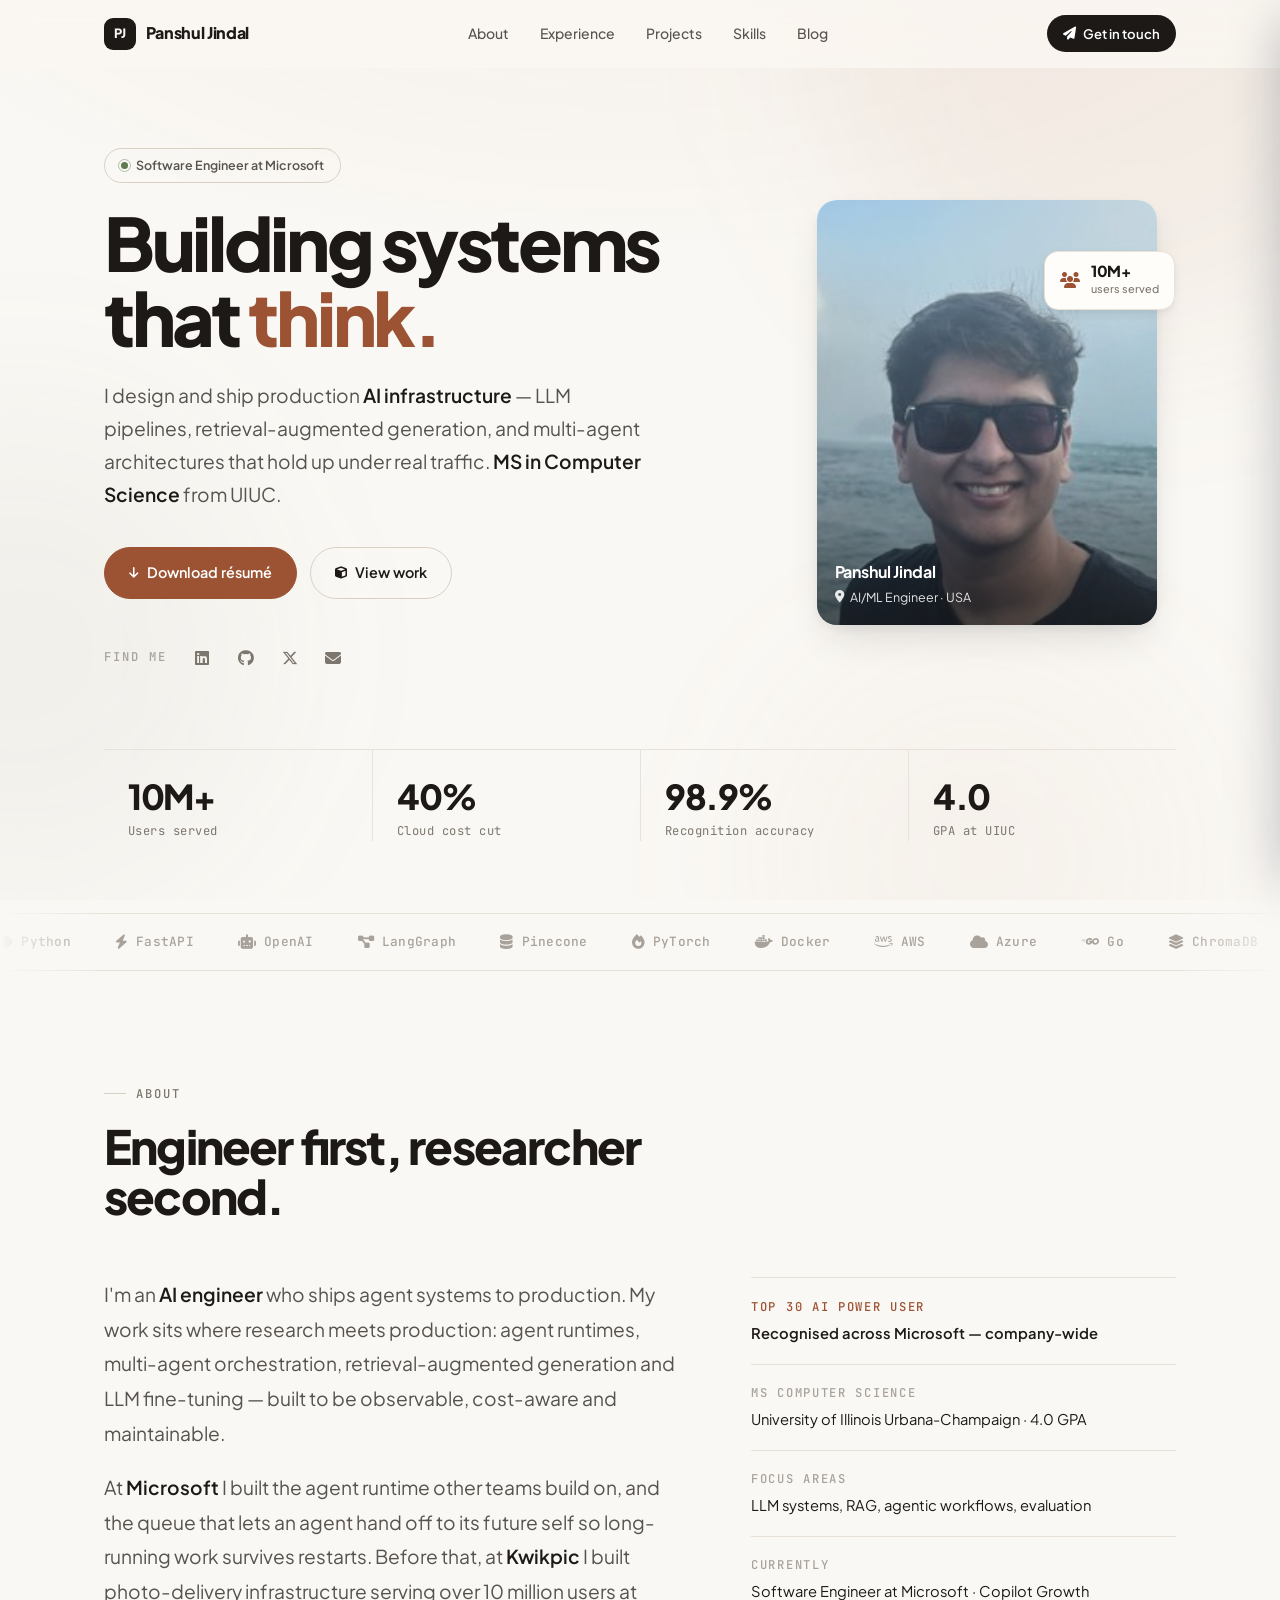
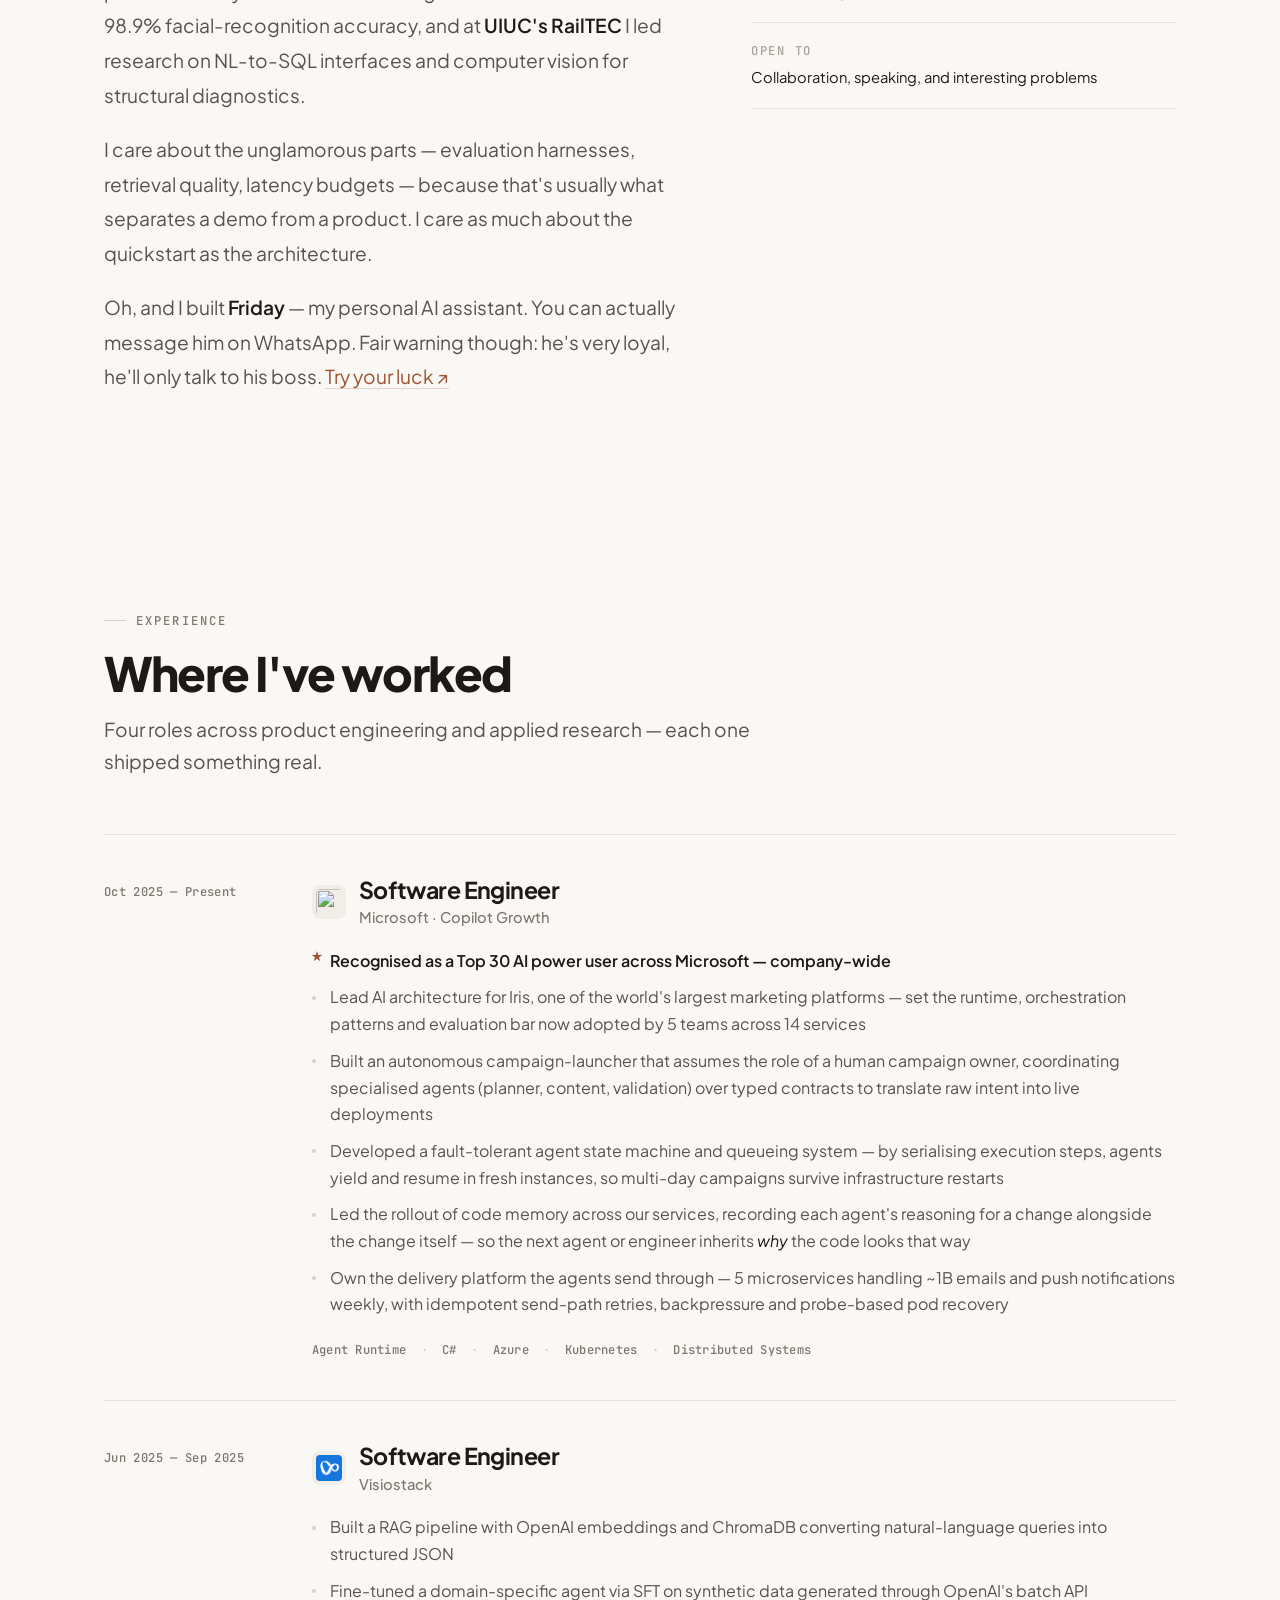
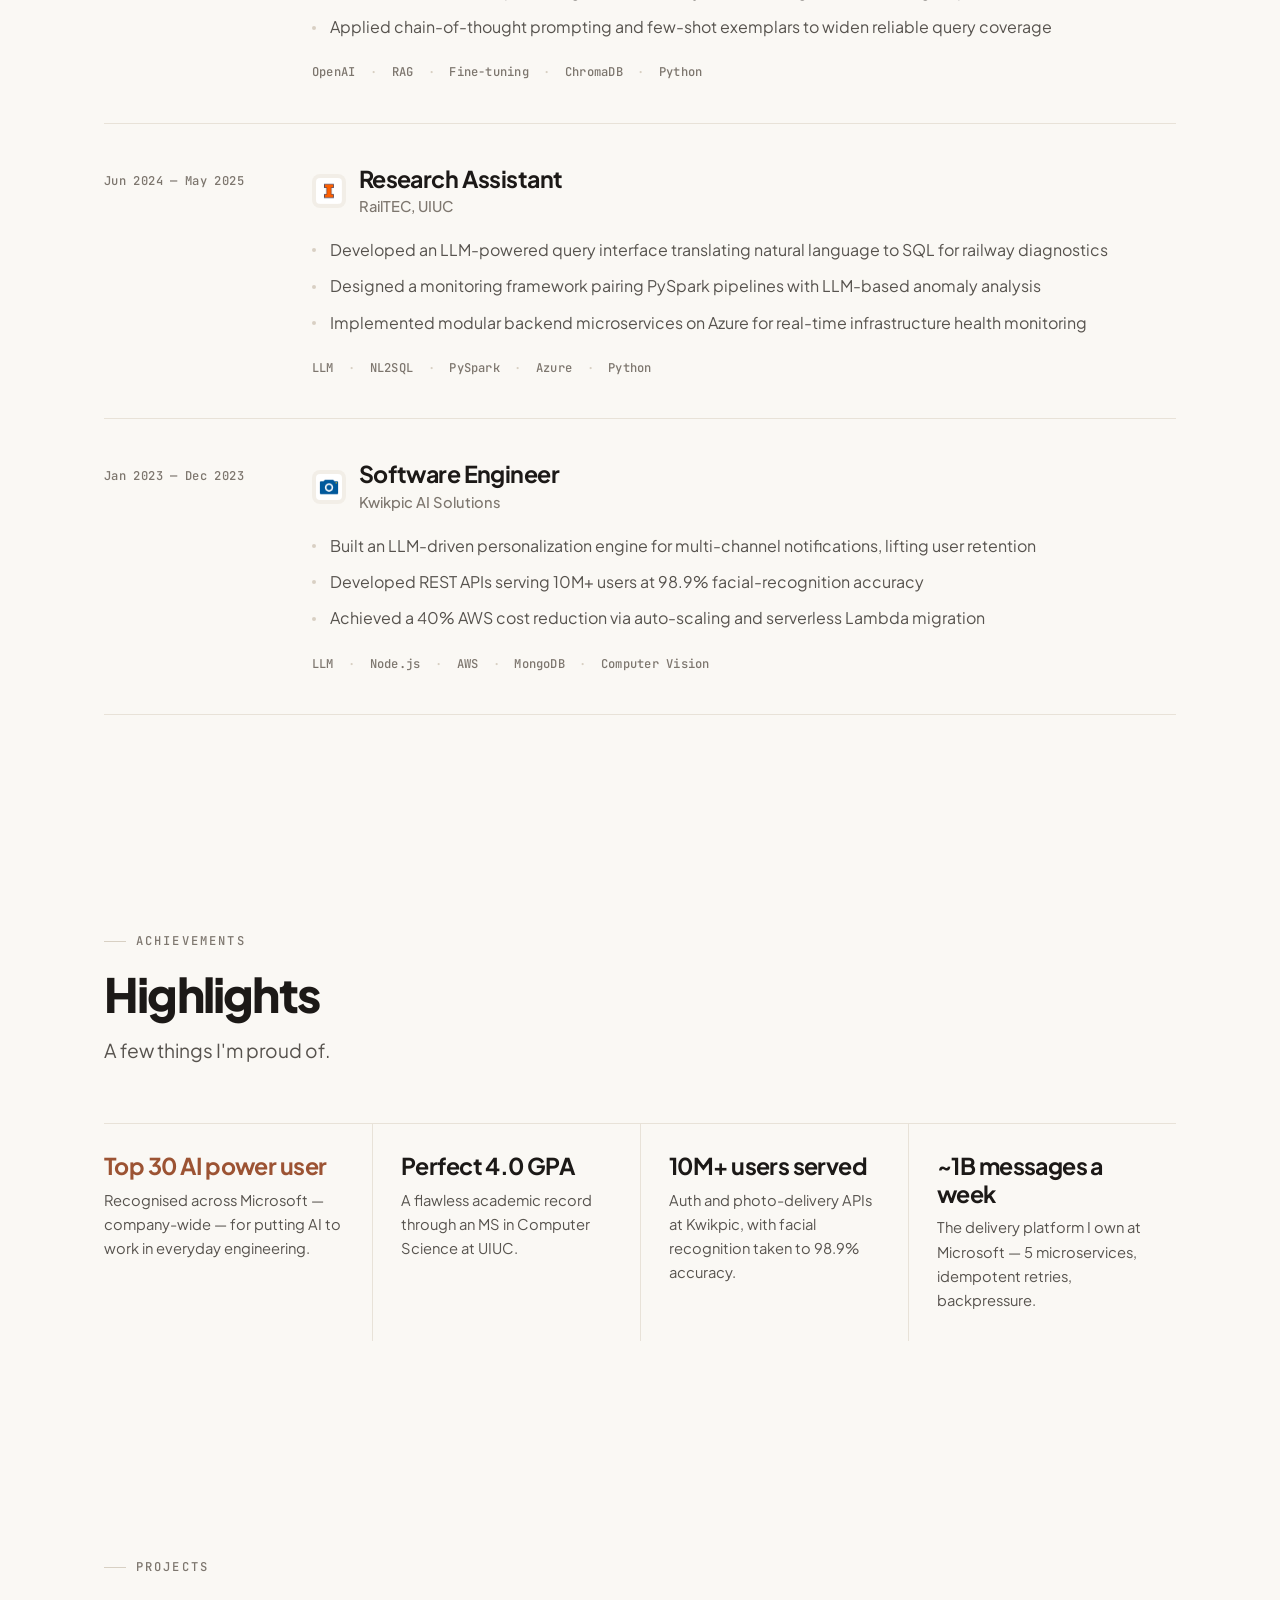
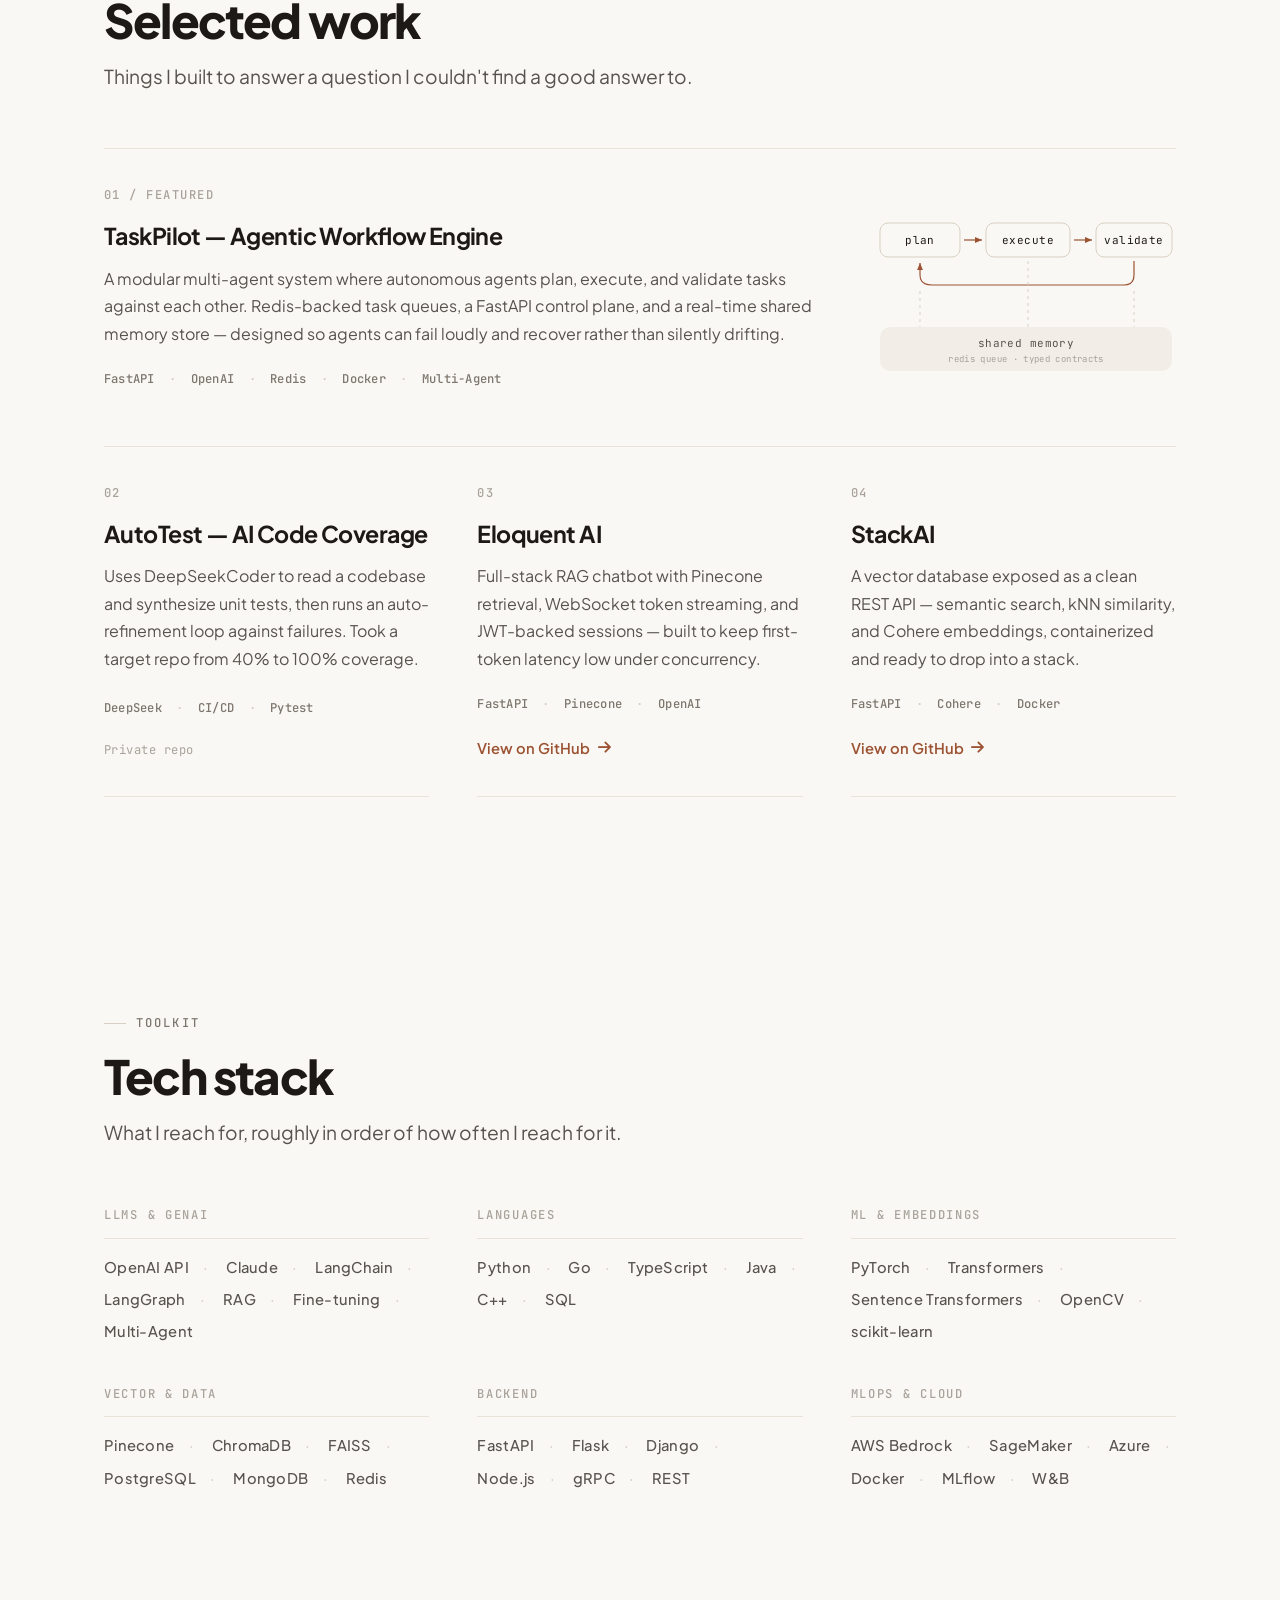
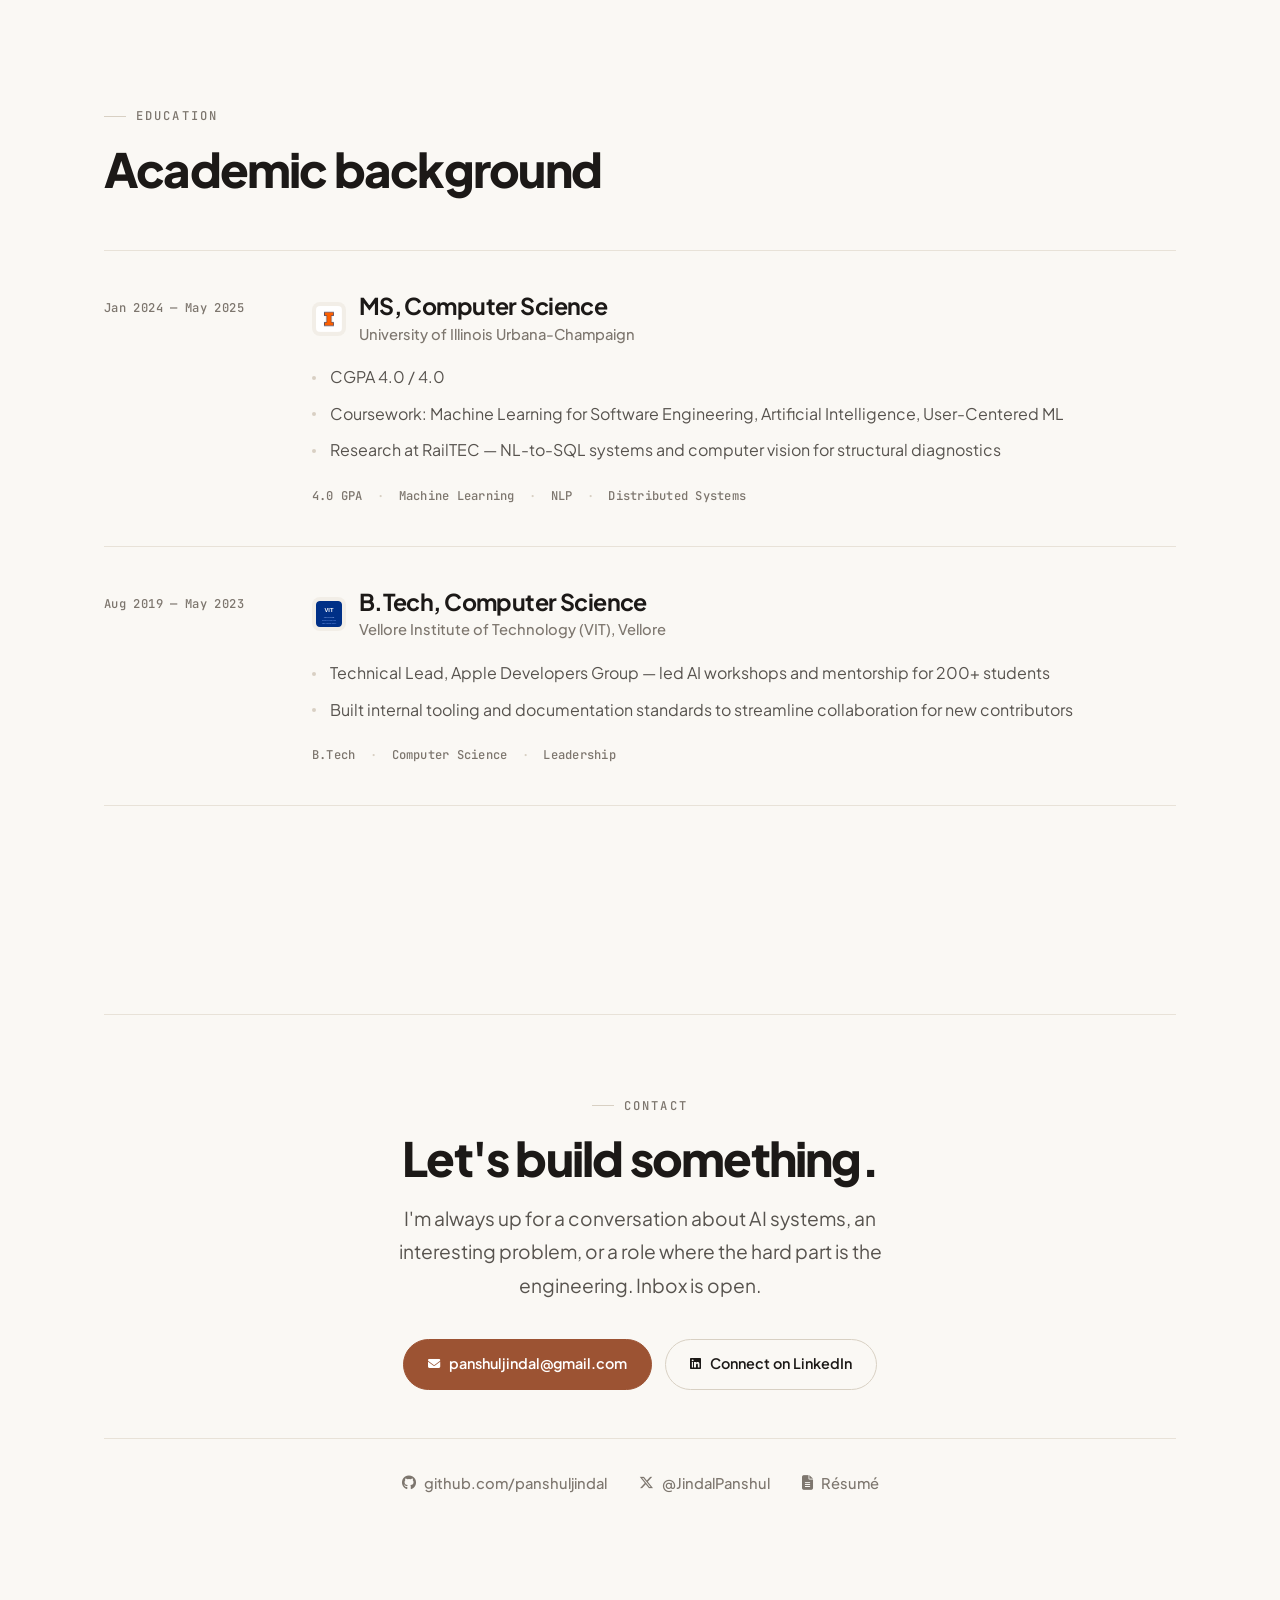
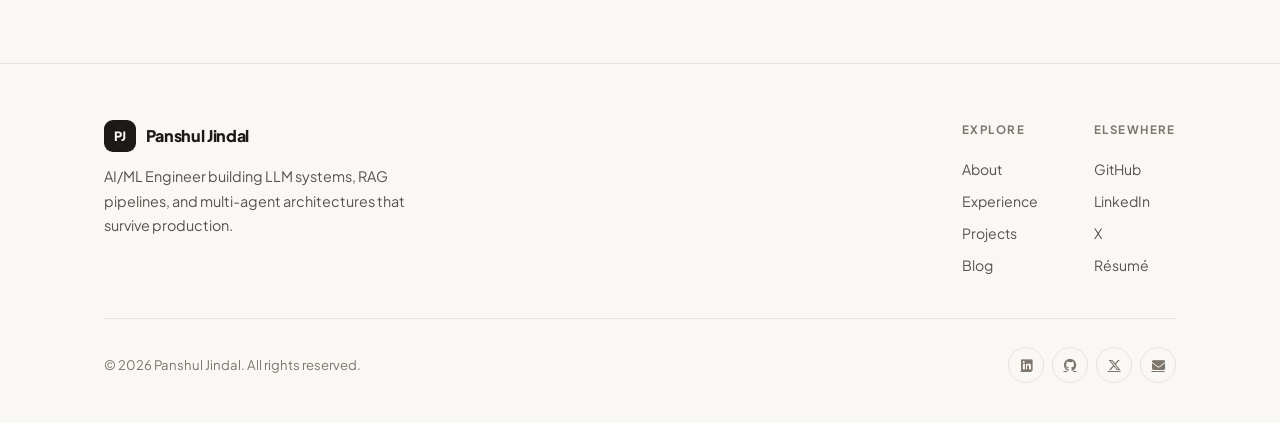
==== commit e2fee20c: "Drop the custom analytics stack; rework the phone hero as a byline Analytics: removing the self-host" ====
--- a/index.html
+++ b/index.html
@@ -10,7 +10,7 @@
   <meta name="description" content="Panshul Jindal – Software Engineer at Microsoft. Building scalable AI systems, LLMs, RAG pipelines, and multi-agent architectures. MS in Computer Science from UIUC." />
   <meta name="keywords" content="Panshul Jindal, AI Engineer, ML Engineer, LLM, RAG, Multi-Agent Systems, OpenAI, UIUC, Microsoft, Machine Learning, Deep Learning, NLP, FastAPI, Python" />
   <meta name="author" content="Panshul Jindal" />
-  <meta name="theme-color" content="#fbfbfd" />
+  <meta name="theme-color" content="#faf8f4" />
 
   <!-- Open Graph -->
   <meta property="og:title" content="Panshul Jindal | AI/ML Engineer" />
@@ -19,8 +19,11 @@
   <meta property="og:url" content="https://panshuljindal.com/" />
   <meta property="og:site_name" content="Panshul Jindal" />
   <meta property="og:locale" content="en_US" />
-  <meta property="og:image" content="https://panshuljindal.com/images/Panshul.png" />
-  <meta property="og:image:alt" content="Panshul Jindal – AI/ML Engineer" />
+  <meta property="og:image" content="https://panshuljindal.com/images/og-card.jpg" />
+  <meta property="og:image:width" content="1200" />
+  <meta property="og:image:height" content="630" />
+  <meta property="og:image:type" content="image/jpeg" />
+  <meta property="og:image:alt" content="Panshul Jindal — AI/ML Engineer building systems that think" />
 
   <!-- Twitter -->
   <meta name="twitter:card" content="summary_large_image" />
@@ -28,7 +31,7 @@
   <meta name="twitter:creator" content="@JindalPanshul" />
   <meta name="twitter:title" content="Panshul Jindal | AI/ML Engineer" />
   <meta name="twitter:description" content="Building scalable AI systems, LLMs, RAG pipelines & multi-agent architectures. MS in CS from UIUC." />
-  <meta name="twitter:image" content="https://panshuljindal.com/images/Panshul.png" />
+  <meta name="twitter:image" content="https://panshuljindal.com/images/og-card.jpg" />
 
   <script type="application/ld+json">
   {
@@ -36,7 +39,7 @@
     "@type": "Person",
     "name": "Panshul Jindal",
     "url": "https://panshuljindal.com",
-    "image": "https://panshuljindal.com/images/Panshul.png",
+    "image": "https://panshuljindal.com/images/panshul-hero.jpg",
     "jobTitle": "AI/ML Engineer",
     "worksFor": { "@type": "Organization", "name": "Microsoft" },
     "alumniOf": { "@type": "CollegeOrUniversity", "name": "University of Illinois Urbana-Champaign" },
@@ -156,8 +159,11 @@
 
           <div class="portrait reveal" data-delay="200">
             <div class="portrait-frame">
-              <img src="images/panshul-hero.jpg" data-fallback="images/Panshul.png"
-                   alt="Panshul Jindal" width="680" height="850" />
+              <picture>
+                <source media="(max-width: 700px)" srcset="images/panshul-avatar.jpg" />
+                <img src="images/panshul-hero.jpg" data-fallback="images/Panshul.png"
+                     alt="Panshul Jindal" width="680" height="850" />
+              </picture>
               <div class="portrait-caption">
                 <div class="name">Panshul Jindal</div>
                 <div class="role"><i class="fas fa-location-dot"></i> AI/ML Engineer · USA</div>
@@ -699,7 +705,6 @@
   </footer>
 
   <script src="js/site.js" defer></script>
-  <script src="js/analytics.js" defer></script>
 </body>
 
 </html>
--- a/css/home.css
+++ b/css/home.css
@@ -46,6 +46,7 @@
   position: relative; border-radius: 20px; overflow: hidden;
   background: var(--surface); box-shadow: var(--sh-lg); aspect-ratio: 4 / 5;
 }
+.portrait-frame picture { display: block; width: 100%; height: 100%; }
 .portrait-frame img { width: 100%; height: 100%; object-fit: cover; object-position: center 22%; }
 .portrait-frame::after {
   content: ''; position: absolute; inset: 0;
@@ -278,9 +279,33 @@
   .job-when { padding-top: 0; }
 }
 @media (max-width: 700px) {
-  .hero { padding-top: calc(var(--nav-h) + 2.5rem); }
-  .portrait { max-width: 420px; justify-self: center; }
-  .stat-chip { right: 14px; top: 14px; }
+  .hero { padding-top: calc(var(--nav-h) + 2rem); }
+  .hero-grid { gap: 2.25rem; }
+
+  /* Phone hero: the photo stops being a hero image and becomes a byline
+     avatar, so the headline is the first thing on screen rather than the
+     fifth. display:contents lifts the text block's children into the grid
+     so the avatar can share a row with the status pill. */
+  .hero-grid { grid-template-columns: auto 1fr; gap: 0 .85rem; align-items: center; }
+  .hero-grid > div:first-child { display: contents; }
+
+  .portrait { grid-column: 1; grid-row: 1; width: 58px; max-width: 58px; }
+  .portrait-frame {
+    aspect-ratio: 1 / 1; border-radius: 50%;
+    box-shadow: none; border: 1px solid var(--line);
+  }
+  .portrait-frame img { object-position: center; }
+  .portrait-frame::after,
+  .portrait-caption,
+  .stat-chip { display: none; }
+
+  .hero .pill { grid-column: 2; grid-row: 1; justify-self: start; }
+  .hero h1,
+  .hero-lede,
+  .hero-actions,
+  .hero-social { grid-column: 1 / -1; }
+  .hero h1 { margin-top: 1.6rem; }
+
   .stats { grid-template-columns: repeat(2, 1fr); }
   .stat { padding: 1.4rem 1rem 1.4rem 0; }
   .stat + .stat { border-left: 0; }
